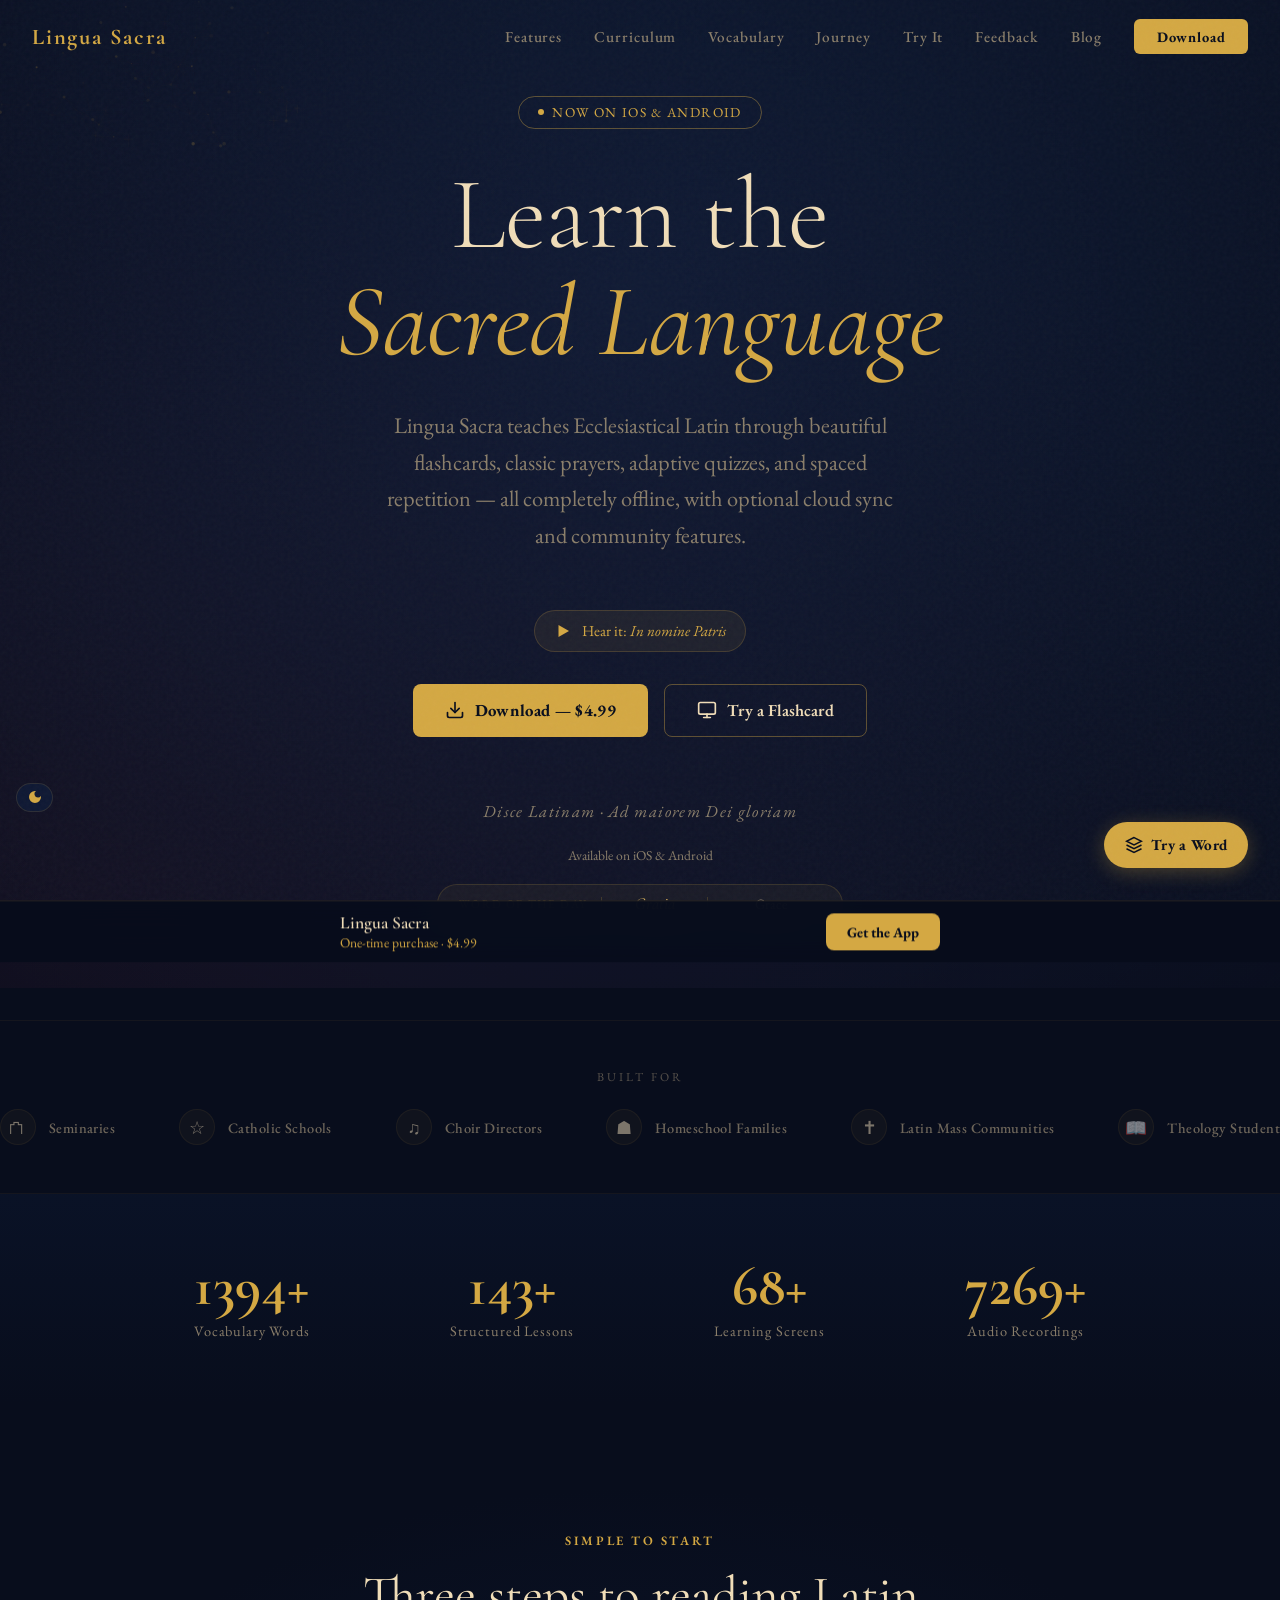
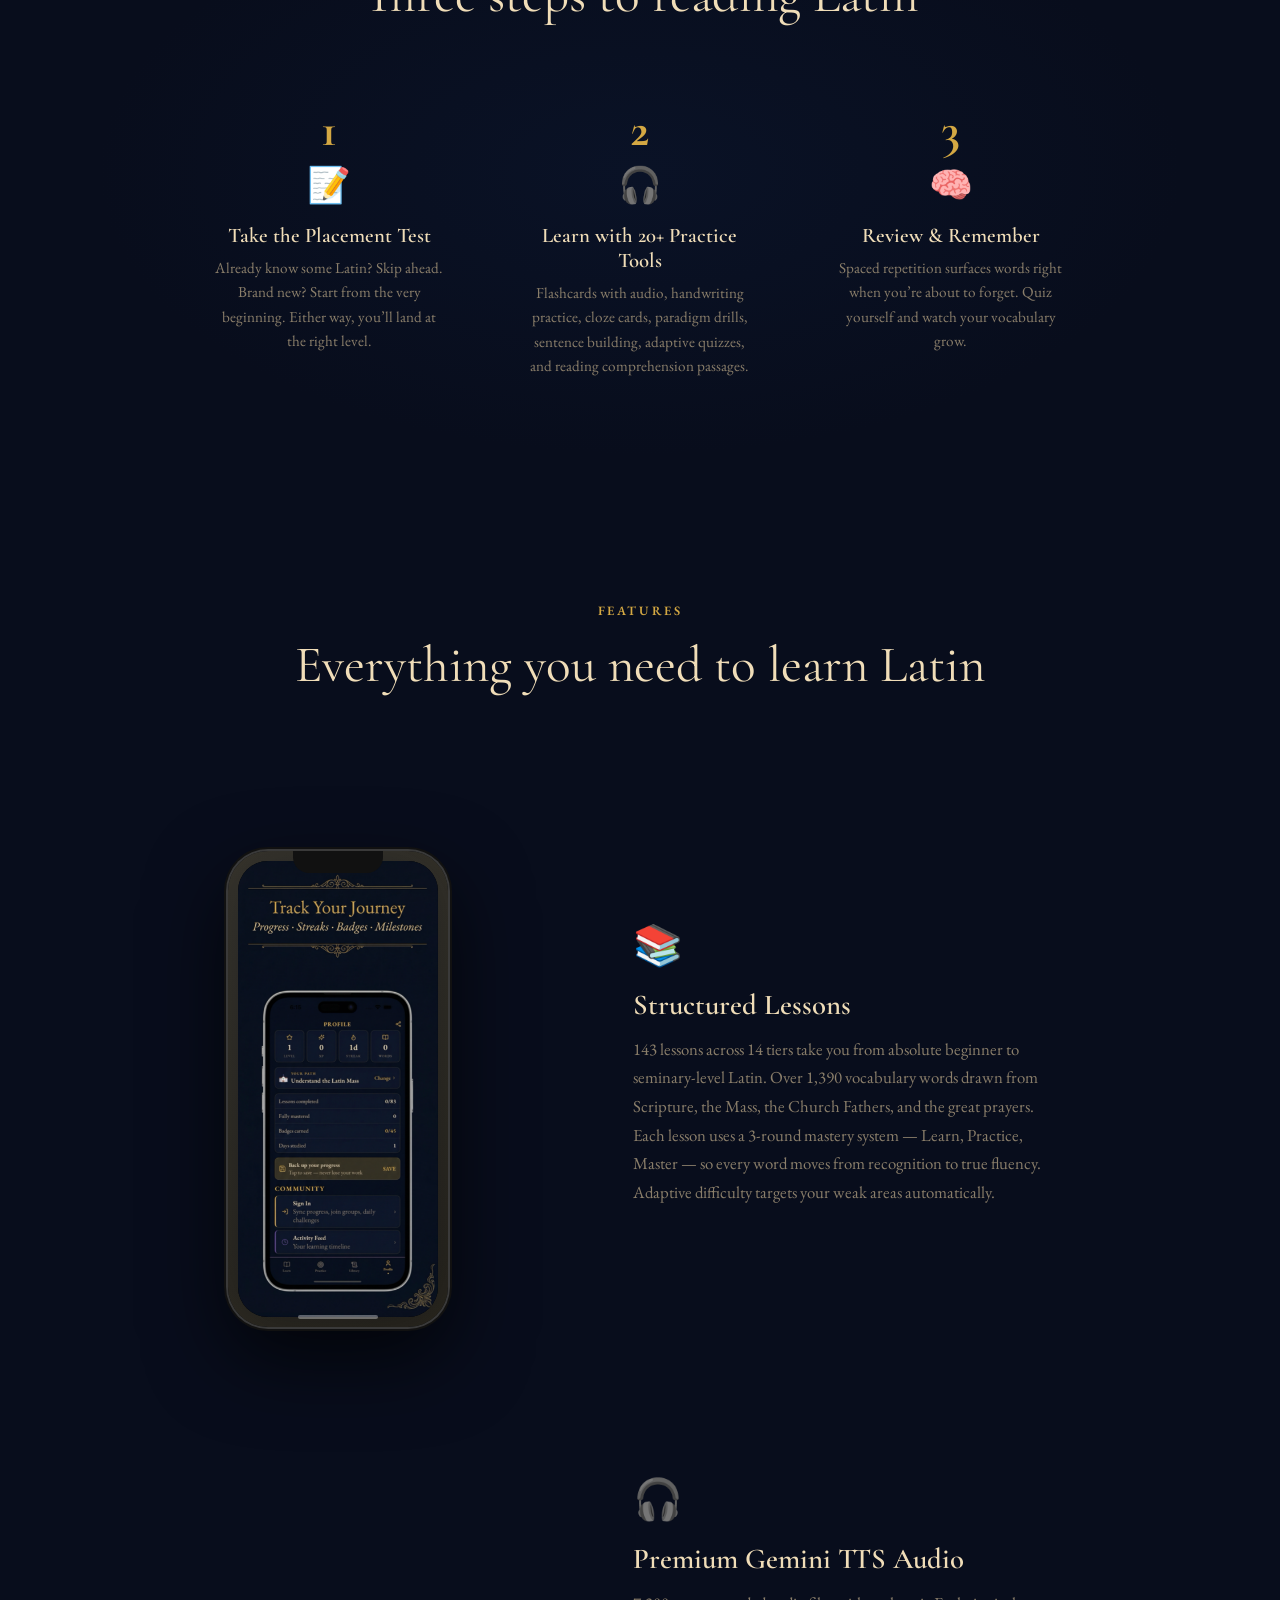
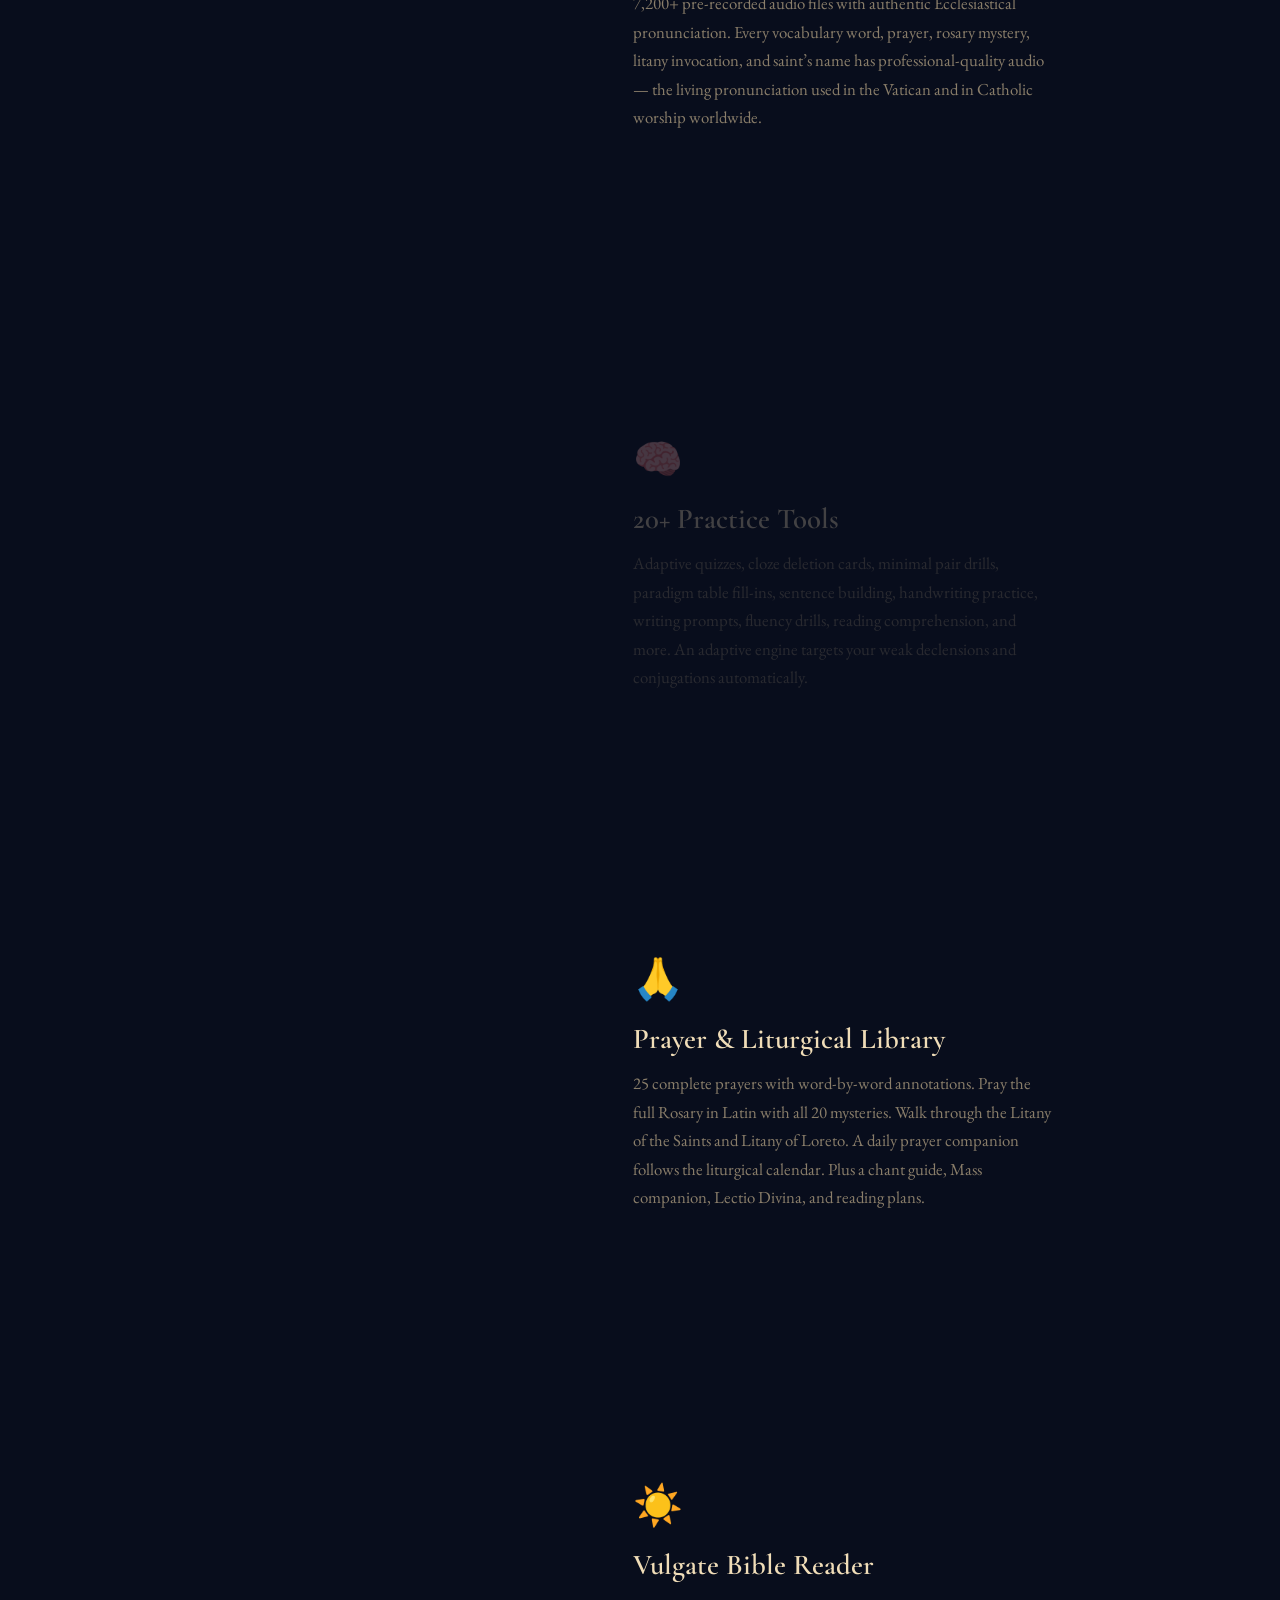
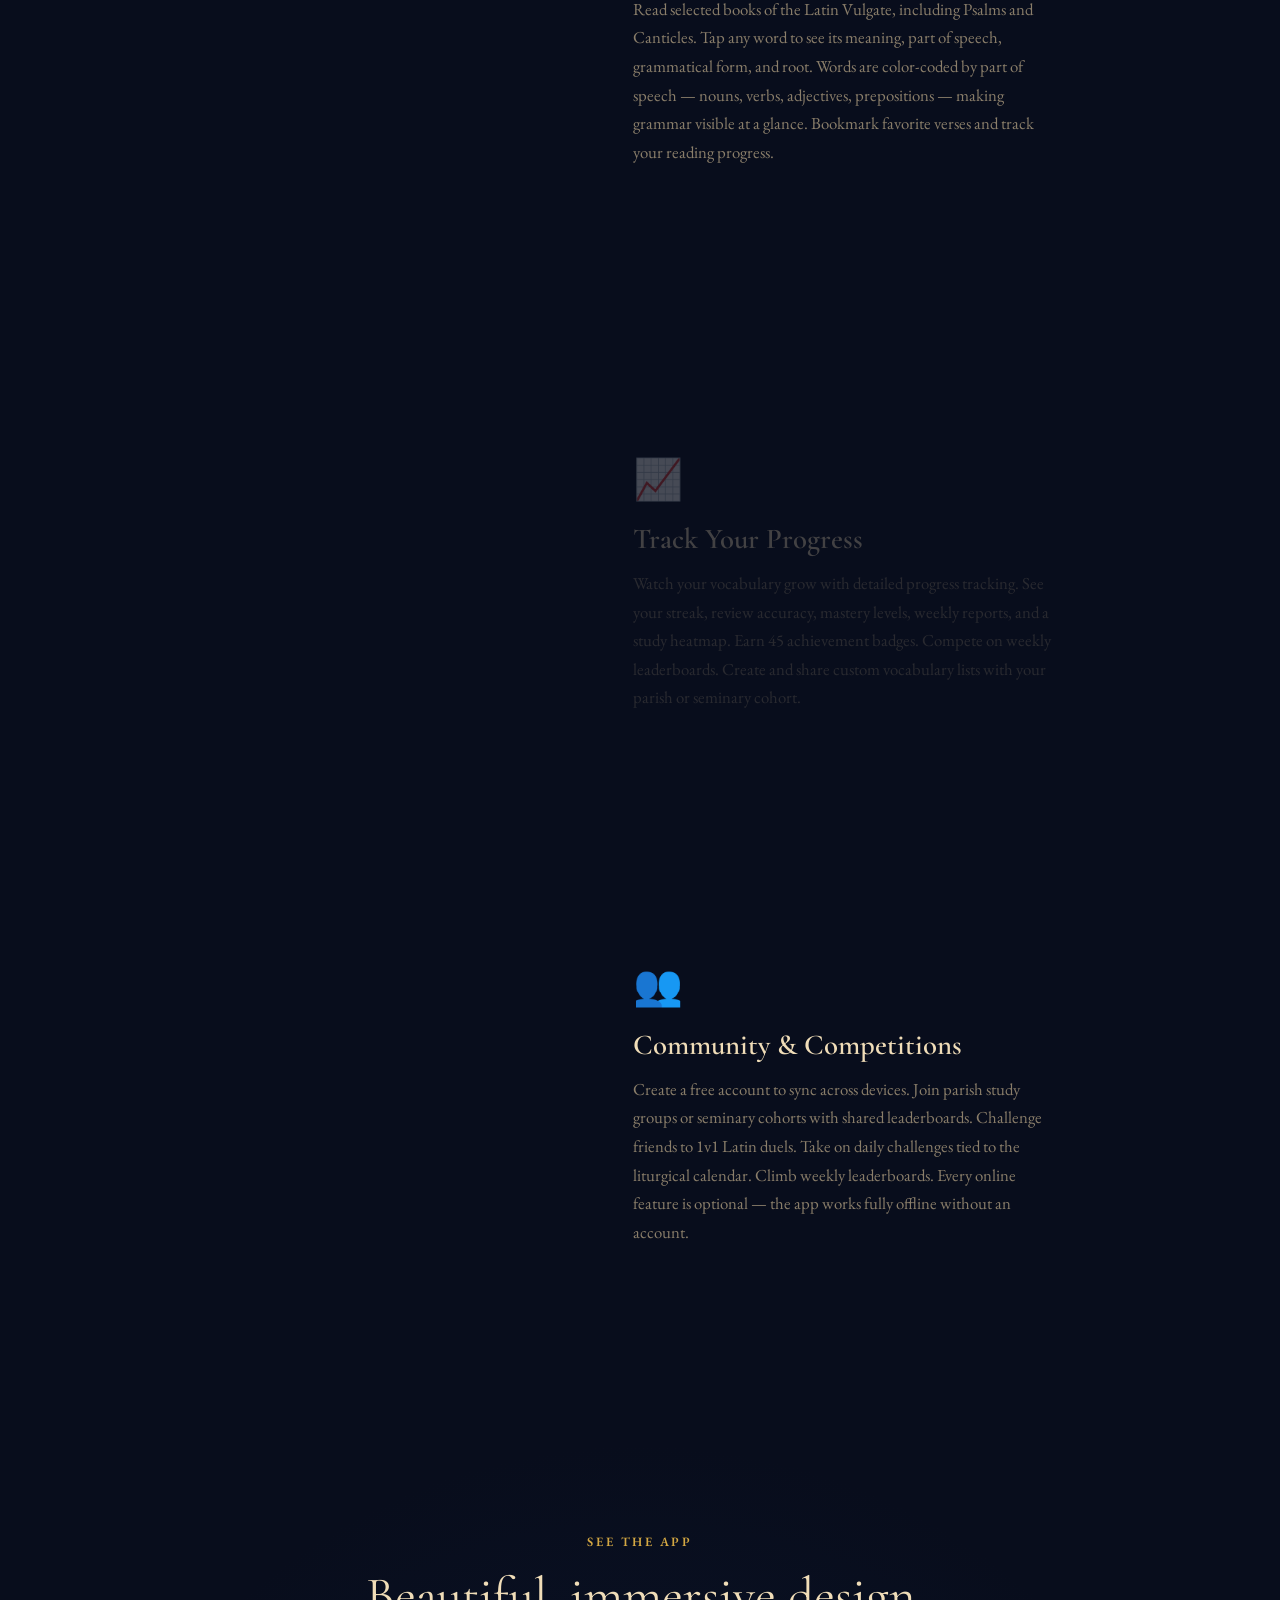
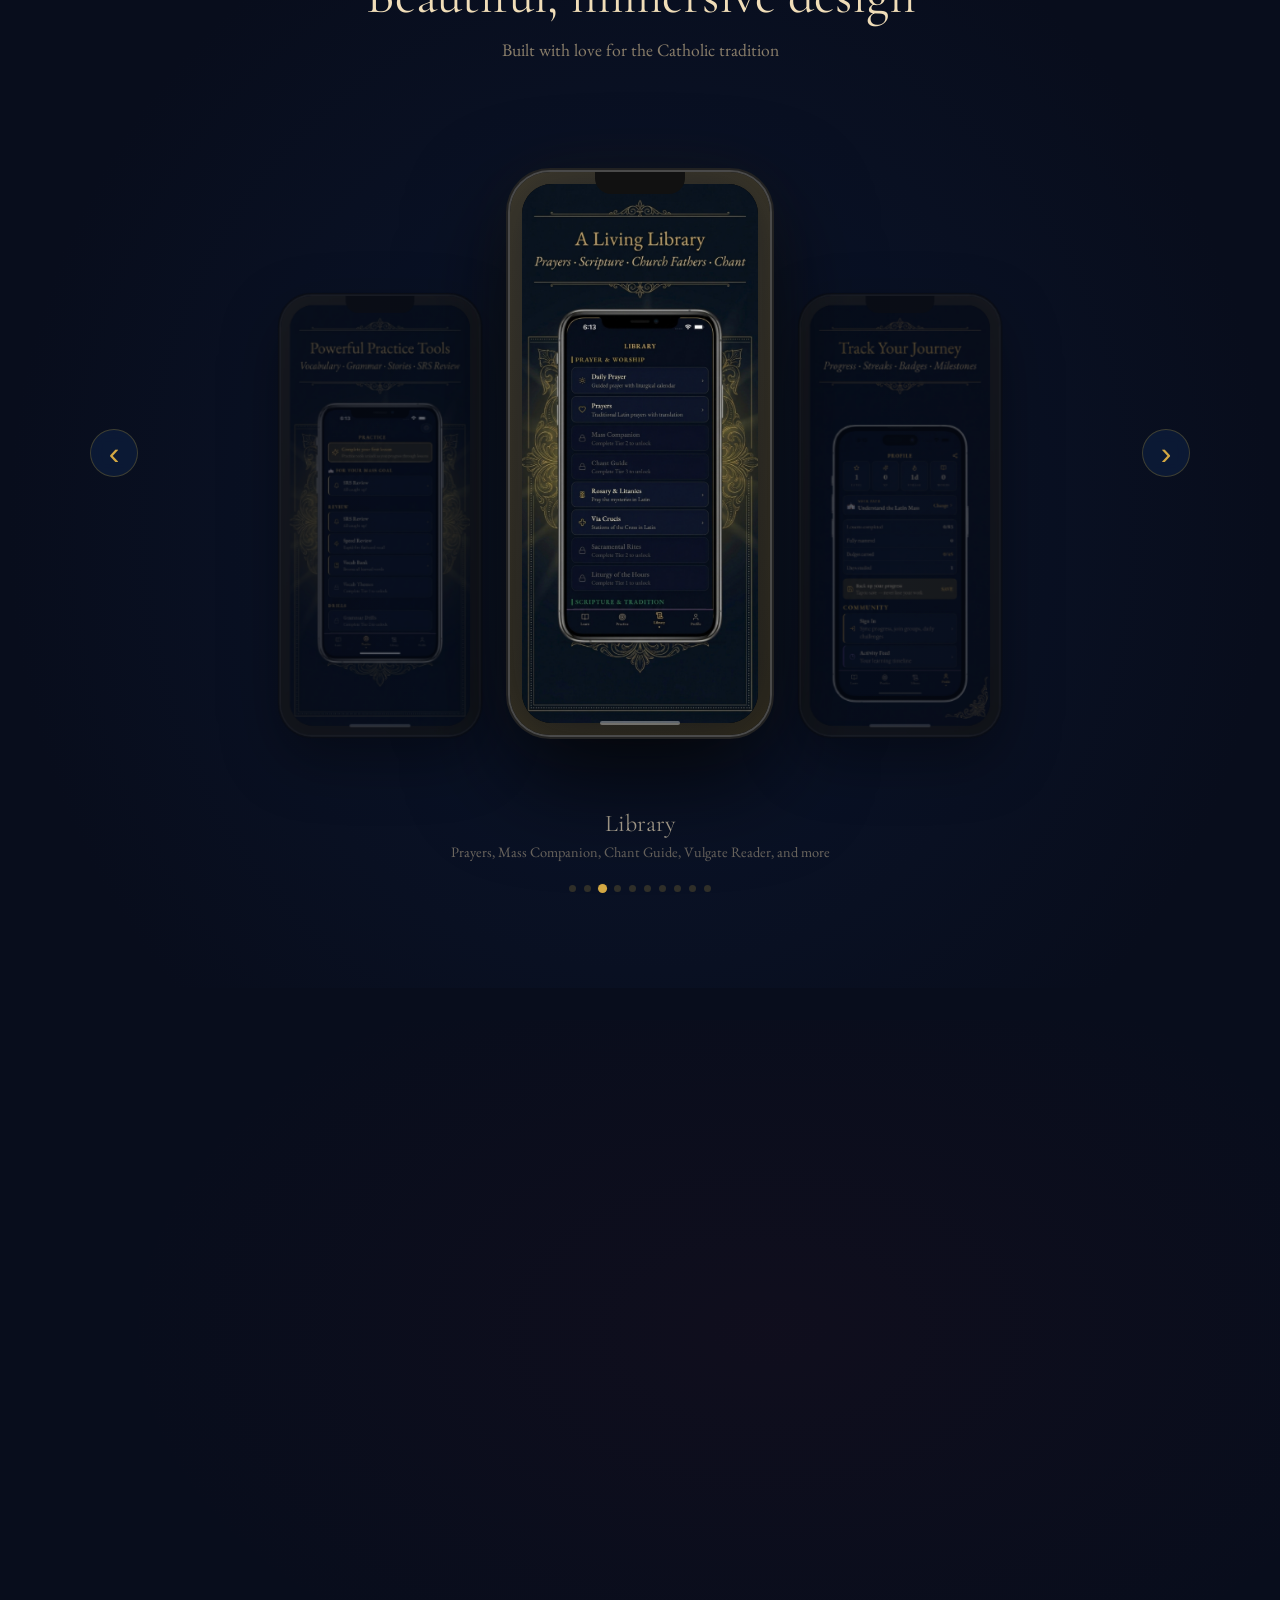
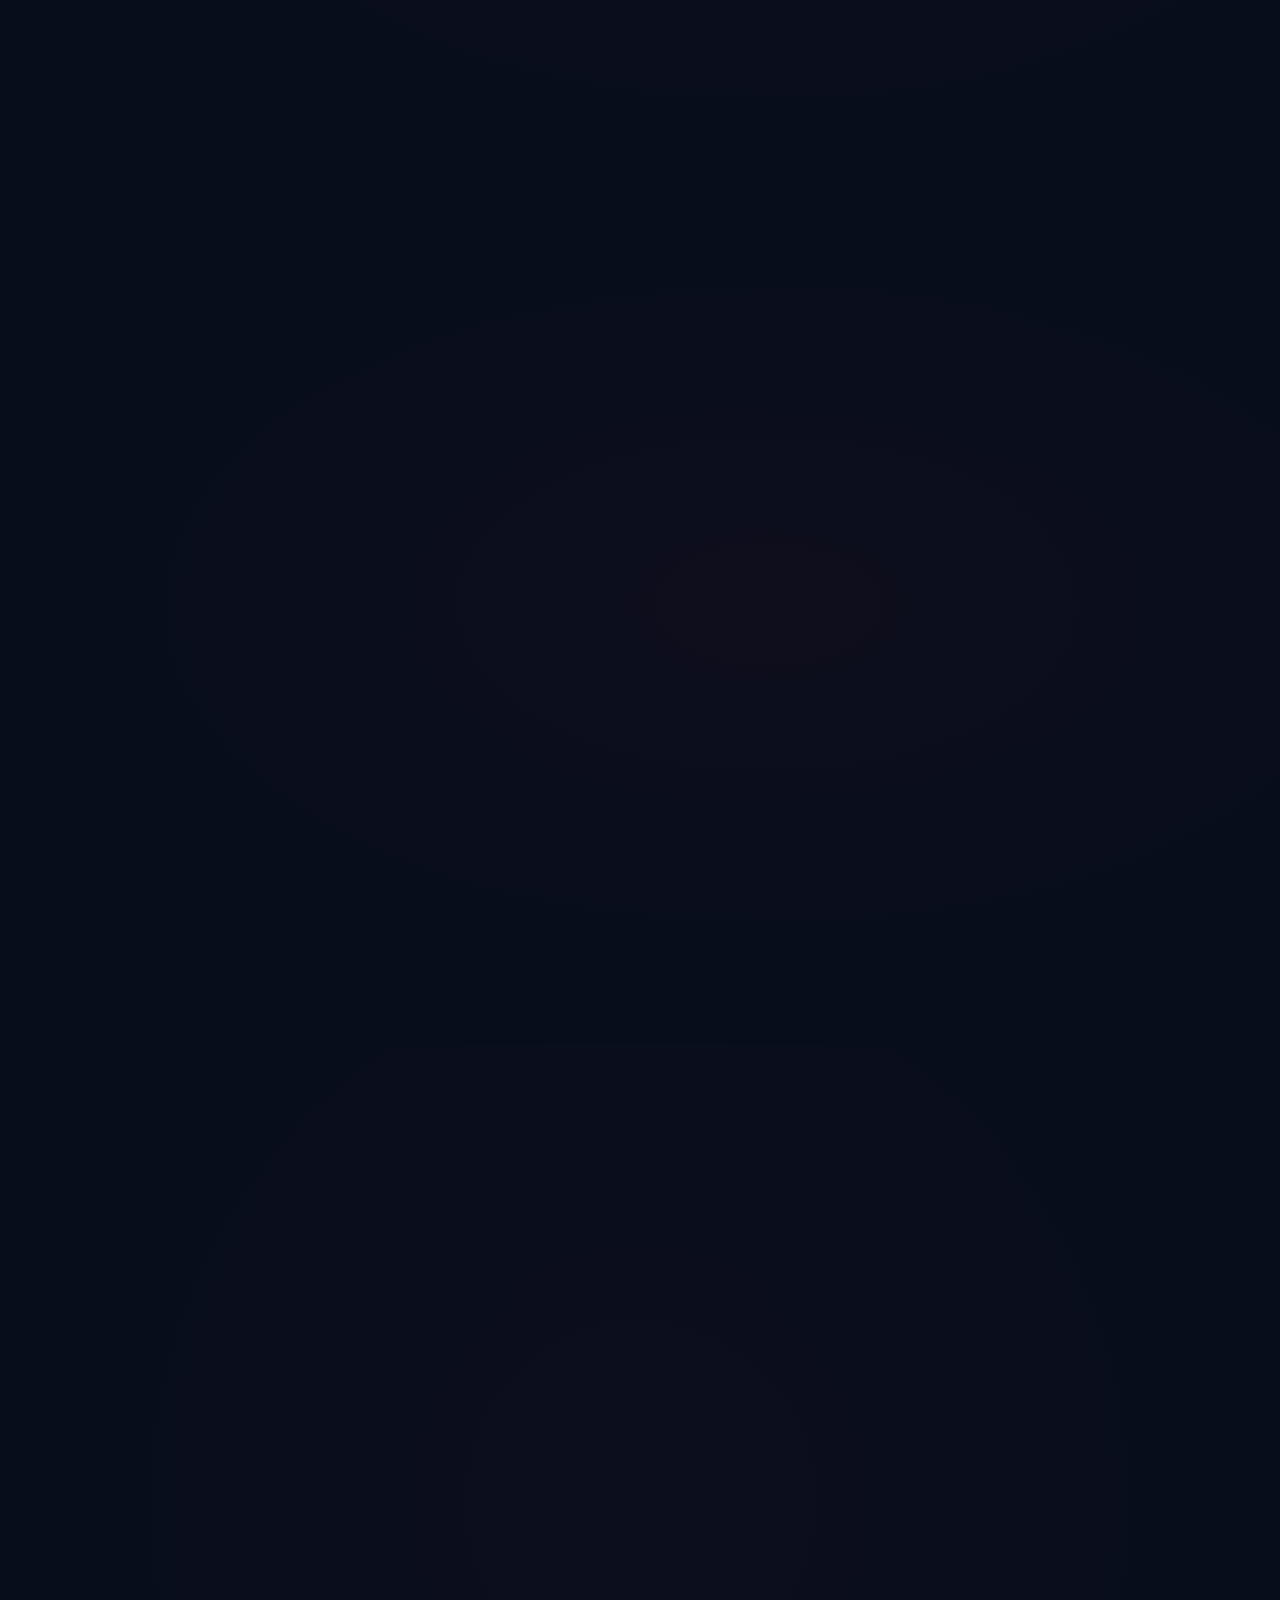
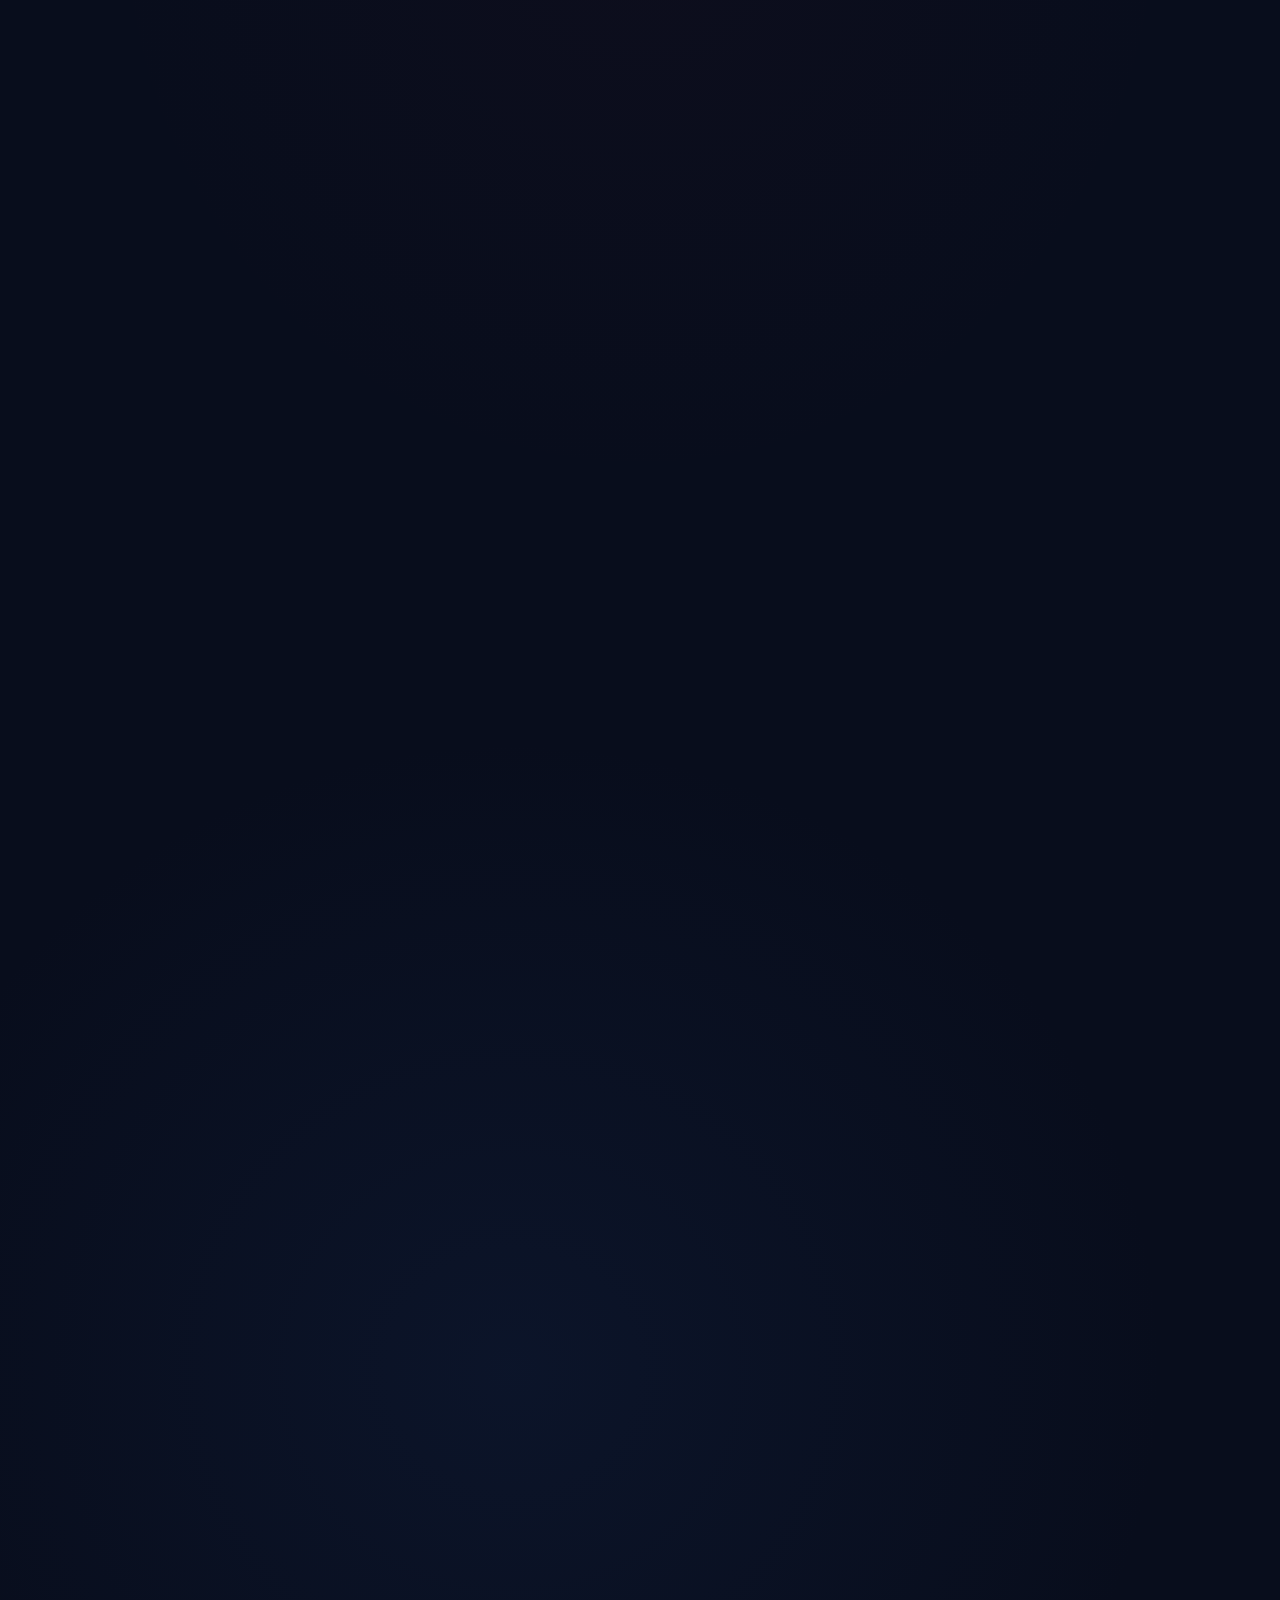
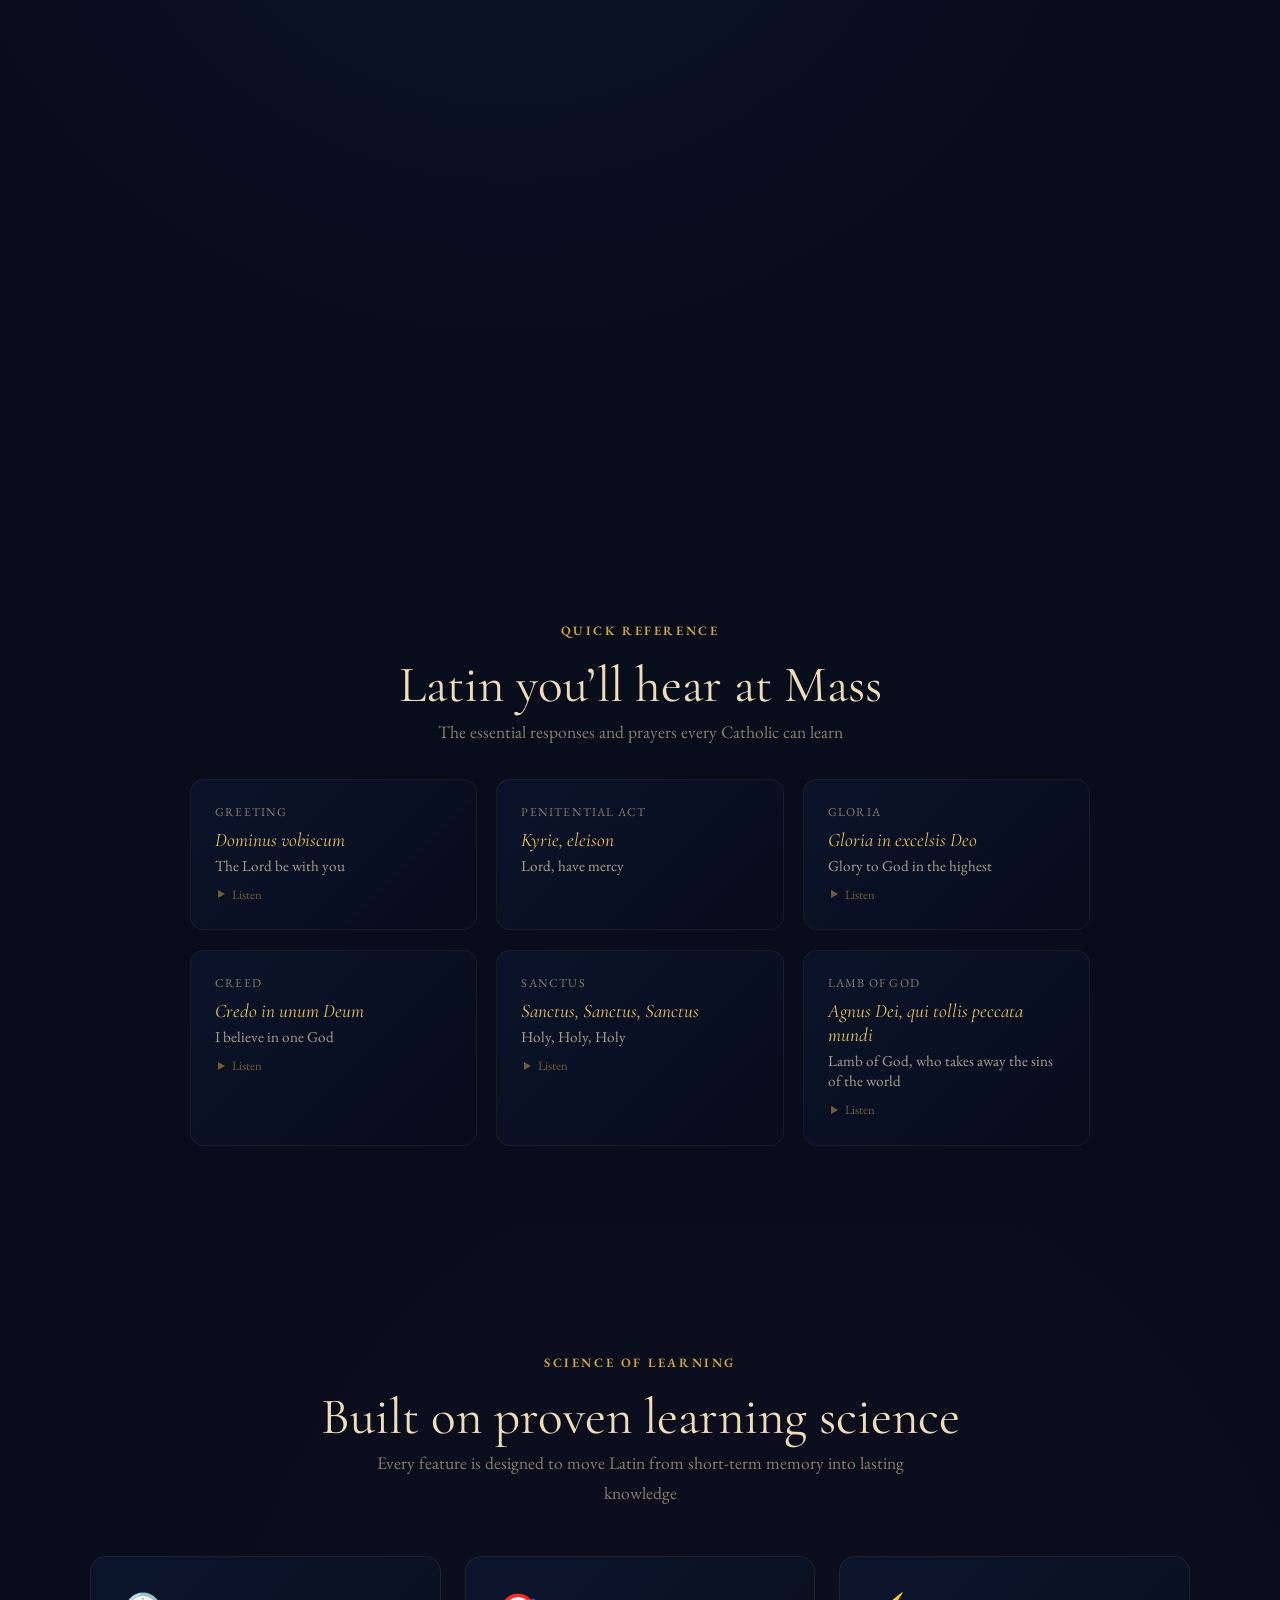
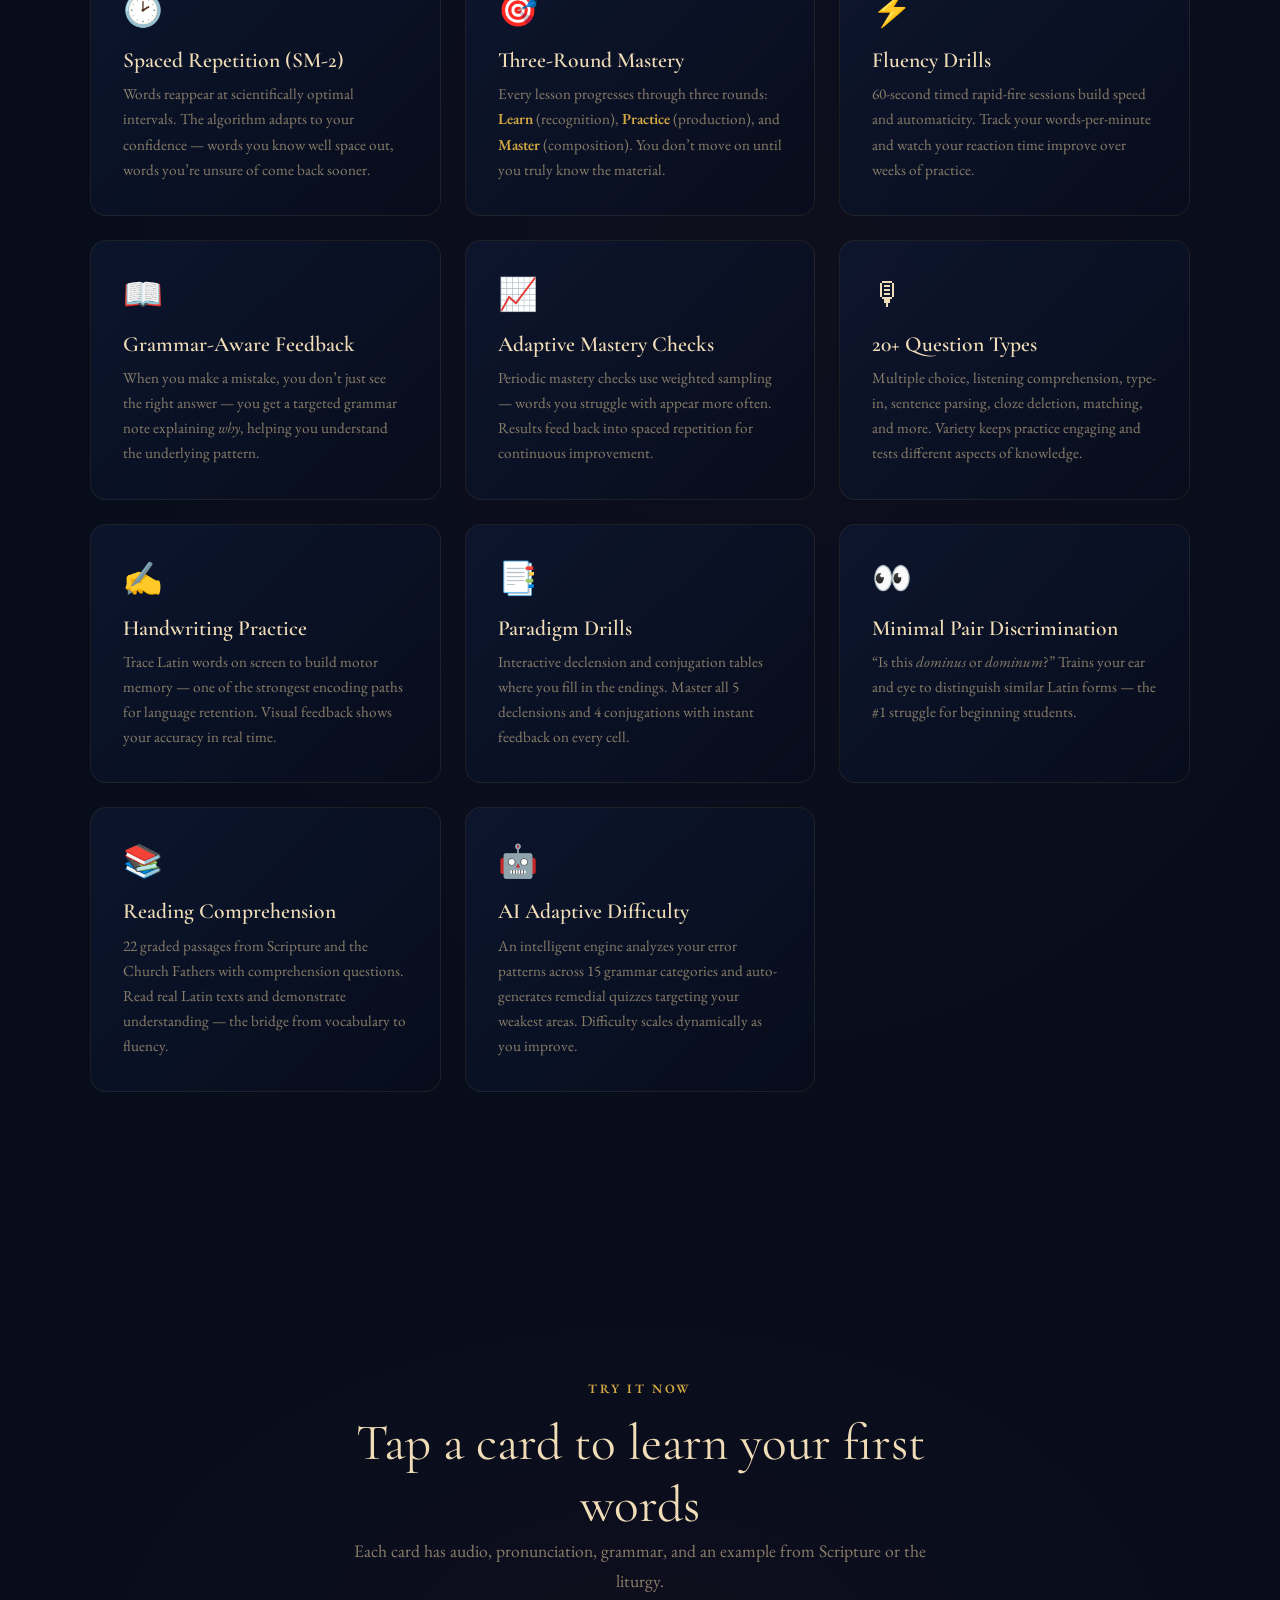
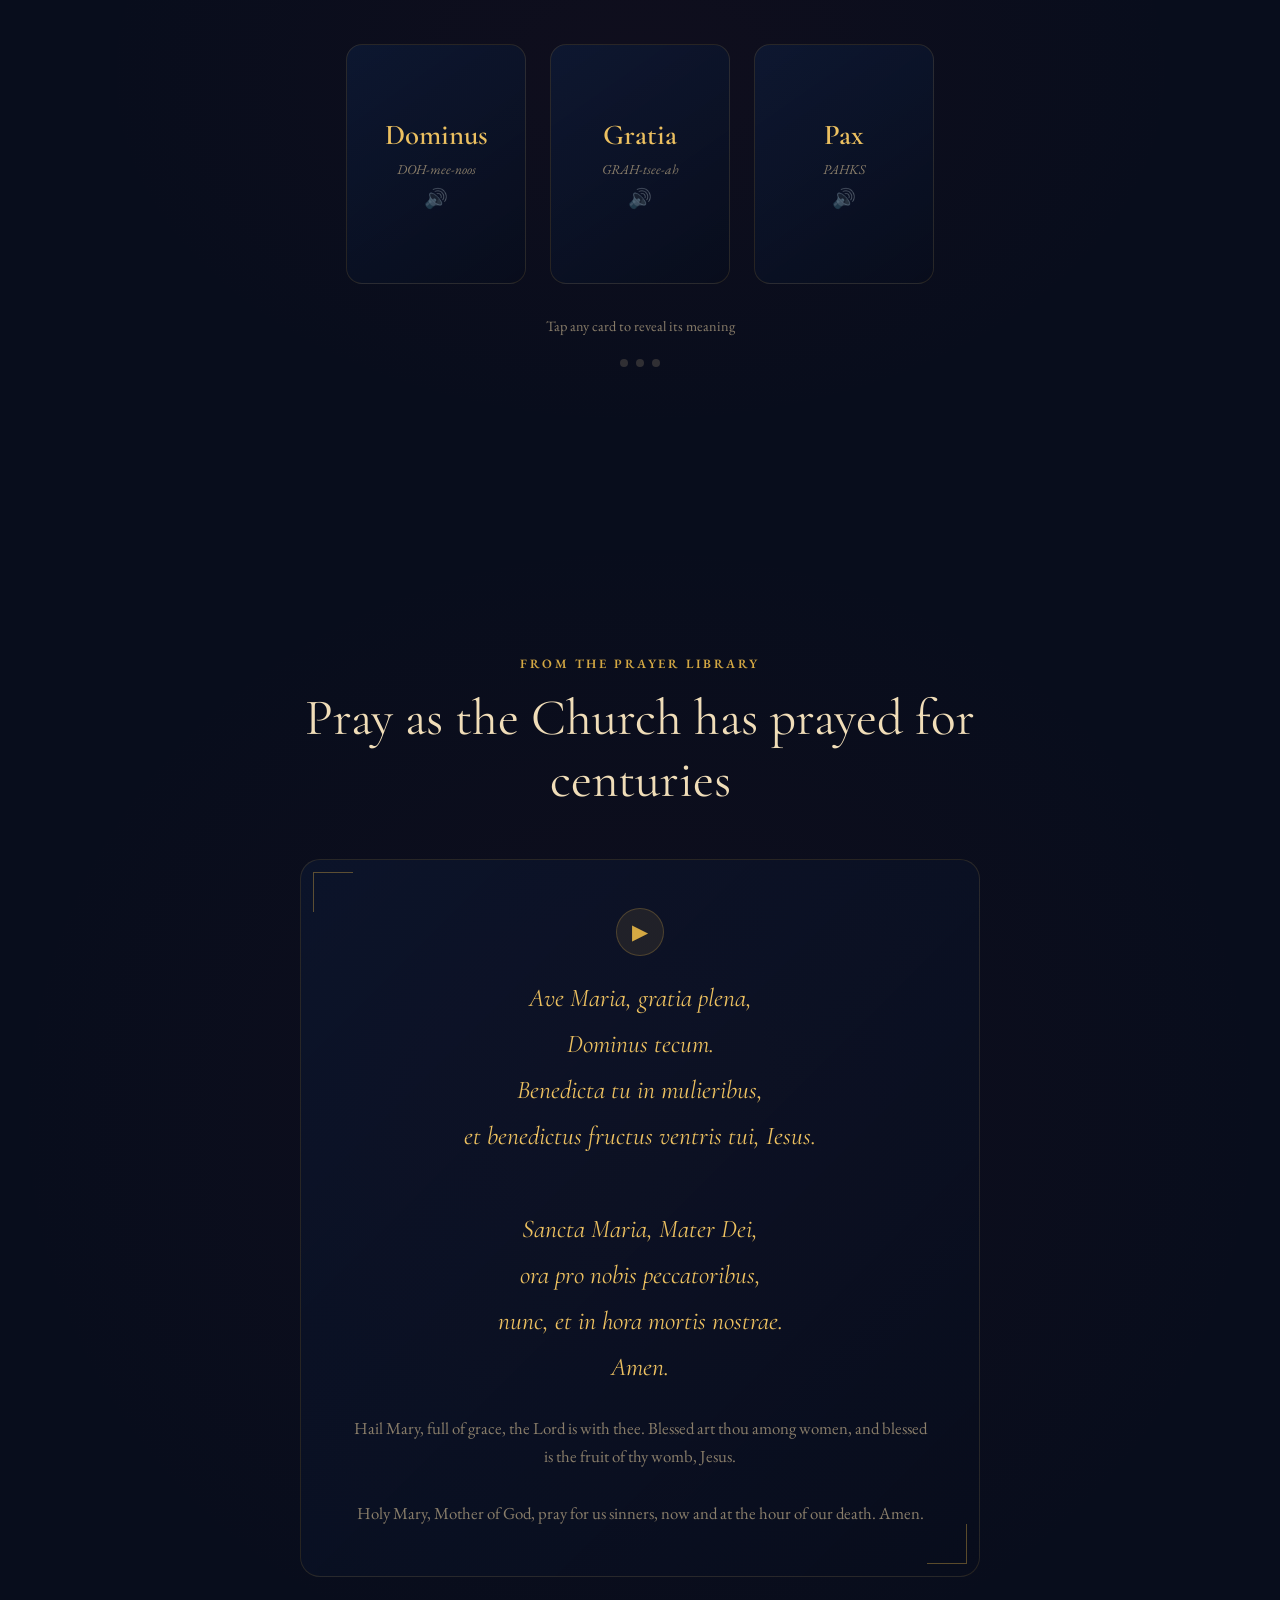
==== index.html @ 2b41efd0 "fix(site): replace concat/stutter audio with single-voice renderings Several multi-word phrase files" ====
<!DOCTYPE html>
<html lang="en">
<head>
<meta charset="UTF-8">
<meta name="viewport" content="width=device-width, initial-scale=1.0">
<title>Lingua Sacra — Learn Ecclesiastical Latin</title>
<meta name="description" content="Lingua Sacra is the most comprehensive app for learning Ecclesiastical Latin. 143 lessons, 1,390+ words, Vulgate Bible reader, adaptive quizzes, handwriting practice, Rosary &amp; litanies, spaced repetition, and 60+ learning tools.">
<meta name="theme-color" content="#080D1C">
<meta name="apple-itunes-app" content="app-id=6760307277">
<meta name="keywords" content="latin, catholic, mass, prayer, church, vocabulary, liturgy, vulgate, seminary, rosary, chant, gregorian, ecclesiastical latin, learn latin">
<meta property="og:title" content="Lingua Sacra — Learn Ecclesiastical Latin">
<meta property="og:description" content="The most comprehensive Catholic Latin learning app. 143 lessons, Vulgate reader, adaptive quizzes, handwriting practice, Rosary &amp; litanies, and 60+ tools.">
<meta property="og:type" content="website">
<link rel="preconnect" href="https://fonts.googleapis.com">
<link rel="preconnect" href="https://fonts.gstatic.com" crossorigin>
<link href="https://fonts.googleapis.com/css2?family=EB+Garamond:ital,wght@0,400;0,500;0,600;0,700;0,800;1,400;1,500;1,700&family=Cormorant+Garamond:ital,wght@0,300;0,400;0,600;0,700;1,300;1,400&display=swap" rel="stylesheet">
<style>
*,*::before,*::after{margin:0;padding:0;box-sizing:border-box}
html{scroll-behavior:smooth;font-size:16px}
body{font-family:'EB Garamond','Baskerville',Georgia,serif;background:#080D1C;color:#F0DDB8;overflow-x:hidden;-webkit-font-smoothing:antialiased}
a{color:inherit;text-decoration:none}img{max-width:100%;display:block}

:root{
  --navy:#080D1C;--navy-mid:#0E1E3E;--navy-light:#1A3260;
  --gold:#D4A843;--gold-light:#ECC060;--gold-dim:rgba(212,168,67,0.4);
  --gold-glow:rgba(212,168,67,0.12);--gold-faint:rgba(212,168,67,0.06);
  --parchment:#F0DDB8;--parchment-mid:#D4BF98;
  --stone:#8A7E6A;--crimson:#E05060;
  --green:#3DAF78;--red:#C24B4B;
}

body::before{content:'';position:fixed;inset:0;background-image:url("data:image/svg+xml,%3Csvg viewBox='0 0 256 256' xmlns='http://www.w3.org/2000/svg'%3E%3Cfilter id='n'%3E%3CfeTurbulence type='fractalNoise' baseFrequency='0.9' numOctaves='4' stitchTiles='stitch'/%3E%3C/filter%3E%3Crect width='100%25' height='100%25' filter='url(%23n)' opacity='0.03'/%3E%3C/svg%3E");pointer-events:none;z-index:9999}

/* REVEAL ANIMATIONS */
.reveal{opacity:0;transform:translateY(40px);transition:opacity .9s cubic-bezier(.23,1,.32,1),transform .9s cubic-bezier(.23,1,.32,1)}
.reveal.visible{opacity:1;transform:translateY(0)}
.reveal-delay-1{transition-delay:.15s}.reveal-delay-2{transition-delay:.3s}
.reveal-delay-3{transition-delay:.45s}.reveal-delay-4{transition-delay:.6s}

/* NAV */
nav{position:fixed;top:0;left:0;right:0;z-index:1000;padding:1.2rem 2rem;display:flex;justify-content:space-between;align-items:center;transition:all .4s}
nav.scrolled{background:rgba(8,13,28,0.94);backdrop-filter:blur(20px);-webkit-backdrop-filter:blur(20px);box-shadow:0 1px 0 var(--gold-dim);padding:.8rem 2rem}
.nav-logo{font-family:'Cormorant Garamond',serif;font-weight:700;font-size:1.4rem;color:var(--gold);letter-spacing:.08em;cursor:pointer}
.nav-links{display:flex;gap:2rem;align-items:center}
.nav-links a{font-size:.95rem;color:var(--stone);letter-spacing:.06em;transition:color .3s;font-weight:500}
.nav-links a:hover{color:var(--gold)}
.nav-cta{background:var(--gold)!important;color:var(--navy)!important;padding:.5rem 1.4rem;border-radius:6px;font-weight:700!important;font-size:.9rem!important;transition:transform .2s,box-shadow .3s!important}
.nav-cta:hover{transform:translateY(-1px);box-shadow:0 4px 20px var(--gold-dim)}

/* HERO */
.hero{min-height:100vh;display:flex;flex-direction:column;align-items:center;justify-content:center;text-align:center;padding:6rem 2rem 4rem;position:relative;overflow:hidden}
.hero::before{content:'';position:absolute;top:-50%;left:-50%;width:200%;height:200%;background:radial-gradient(ellipse at 50% 40%,rgba(26,50,96,0.35) 0%,transparent 60%),radial-gradient(ellipse at 30% 70%,rgba(139,32,48,0.08) 0%,transparent 50%);animation:heroGlow 12s ease-in-out infinite alternate}
@keyframes heroGlow{0%{transform:translate(0,0) scale(1)}100%{transform:translate(2%,-3%) scale(1.05)}}
.hero-cross{display:none}
.hero-badge{display:inline-flex;align-items:center;gap:.5rem;padding:.4rem 1.2rem;border:1px solid var(--gold-dim);border-radius:100px;font-size:.85rem;color:var(--gold);letter-spacing:.1em;text-transform:uppercase;margin-bottom:2rem;position:relative;z-index:2}
.hero-badge .dot{width:6px;height:6px;border-radius:50%;background:var(--gold);animation:pulse 2s ease-in-out infinite}
@keyframes pulse{0%,100%{opacity:1;transform:scale(1)}50%{opacity:.4;transform:scale(.8)}}
.hero h1{font-family:'Cormorant Garamond',serif;font-weight:300;font-size:clamp(3.2rem,8vw,7rem);line-height:1.05;color:var(--parchment);margin-bottom:.3em;position:relative;z-index:2}
.hero h1 em{font-style:italic;color:var(--gold);font-weight:400}
.hero-sub{font-size:clamp(1.1rem,2.5vw,1.4rem);color:var(--stone);max-width:540px;line-height:1.65;margin-bottom:2.5rem;position:relative;z-index:2}
.hero-buttons{display:flex;gap:1rem;flex-wrap:wrap;justify-content:center;position:relative;z-index:2;margin-top:.5rem}
.btn-primary{display:inline-flex;align-items:center;gap:.6rem;background:var(--gold);color:var(--navy);padding:.9rem 2rem;border-radius:8px;font-weight:700;font-size:1.05rem;transition:transform .2s,box-shadow .3s;letter-spacing:.02em}
.btn-primary:hover{transform:translateY(-2px);box-shadow:0 8px 30px var(--gold-dim)}
.btn-primary svg,.btn-secondary svg{width:20px;height:20px}
.btn-secondary{display:inline-flex;align-items:center;gap:.6rem;border:1.5px solid var(--gold-dim);color:var(--parchment);padding:.9rem 2rem;border-radius:8px;font-weight:600;font-size:1.05rem;transition:border-color .3s,background .3s}
.btn-secondary:hover{border-color:var(--gold);background:var(--gold-glow)}
.hero-latin{margin-top:4rem;font-style:italic;color:var(--stone);font-size:1.05rem;letter-spacing:.08em;position:relative;z-index:2;opacity:.7}

/* DIVIDER */
.divider{width:100%;text-align:center;padding:1rem 0;overflow:hidden}
.divider img{display:block;margin:0 auto;max-width:320px;height:auto;opacity:.3;mix-blend-mode:lighten;filter:sepia(1) saturate(3) brightness(.8) hue-rotate(10deg)}

/* STATS */
.stats{padding:4rem 2rem;background:linear-gradient(180deg,rgba(14,30,62,0.3) 0%,transparent 100%)}
.stats-inner{max-width:1000px;margin:0 auto;display:flex;justify-content:space-around;flex-wrap:wrap;gap:2rem}
.stat{text-align:center}
.stat-number{font-family:'Cormorant Garamond',serif;font-size:clamp(2.5rem,5vw,3.5rem);font-weight:700;color:var(--gold);line-height:1}
.stat-label{font-size:.9rem;color:var(--stone);margin-top:.4rem;letter-spacing:.06em}

/* SECTION SHARED */
.section-label{text-transform:uppercase;letter-spacing:.2em;font-size:.8rem;color:var(--gold);font-weight:600;margin-bottom:1rem}
.section-title{font-family:'Cormorant Garamond',serif;font-size:clamp(2rem,5vw,3.2rem);font-weight:400;line-height:1.2;color:var(--parchment);margin-bottom:1rem;max-width:700px}
.section-desc{font-size:1.1rem;color:var(--stone);line-height:1.7;max-width:600px;margin-bottom:4rem}

/* FEATURES */
.features{padding:8rem 2rem;max-width:1200px;margin:0 auto}
.features-grid{display:grid;grid-template-columns:repeat(auto-fit,minmax(320px,1fr));gap:1.5rem}
.feature-card{background:linear-gradient(135deg,rgba(14,30,62,0.5) 0%,rgba(8,13,28,0.8) 100%);border:1px solid rgba(212,168,67,0.1);border-radius:16px;padding:2.2rem;transition:border-color .4s,transform .3s,box-shadow .4s;position:relative;overflow:hidden}
.feature-card::before{content:'';position:absolute;top:0;left:0;right:0;height:2px;background:linear-gradient(90deg,transparent,var(--gold),transparent);opacity:0;transition:opacity .4s}
.feature-card:hover{border-color:rgba(212,168,67,0.25);transform:translateY(-4px);box-shadow:0 20px 60px rgba(0,0,0,0.3)}
.feature-card:hover::before{opacity:1}
.feature-icon{font-size:2rem;margin-bottom:1.2rem;display:block}
.feature-card h3{font-family:'Cormorant Garamond',serif;font-size:1.5rem;font-weight:600;color:var(--parchment);margin-bottom:.7rem}
.feature-card p{color:var(--stone);line-height:1.65;font-size:1rem}

/* ═══════════════════════════════════════
   SCREENSHOT CAROUSEL
   ═══════════════════════════════════════ */
.carousel-section{padding:6rem 2rem;text-align:center;position:relative;overflow:hidden}
.carousel-section::before{content:'';position:absolute;inset:0;background:radial-gradient(ellipse at 50% 60%,rgba(14,30,62,0.5) 0%,transparent 70%)}
.carousel-wrapper{position:relative;max-width:1100px;margin:3rem auto 0;height:520px;perspective:1200px}
.carousel-track{display:flex;align-items:center;justify-content:center;height:100%;position:relative}
.carousel-slide{position:absolute;width:220px;border-radius:20px;overflow:hidden;border:2px solid rgba(212,168,67,0.15);transition:all .6s cubic-bezier(.25,.46,.45,.94);cursor:pointer;box-shadow:0 20px 60px rgba(0,0,0,0.4);background:var(--navy-mid)}
.carousel-slide img{width:100%;height:auto;display:block}
.carousel-slide.active{z-index:10;transform:translateX(-50%) scale(1.15);left:50%;border-color:var(--gold);box-shadow:0 30px 80px rgba(0,0,0,0.5),0 0 40px var(--gold-faint)}
.carousel-slide.prev{z-index:5;transform:translateX(-200%) scale(.85) rotateY(8deg);left:50%;opacity:.6;filter:brightness(.7)}
.carousel-slide.prev2{z-index:2;transform:translateX(-310%) scale(.7) rotateY(12deg);left:50%;opacity:.3;filter:brightness(.5)}
.carousel-slide.next{z-index:5;transform:translateX(100%) scale(.85) rotateY(-8deg);left:50%;opacity:.6;filter:brightness(.7)}
.carousel-slide.next2{z-index:2;transform:translateX(210%) scale(.7) rotateY(-12deg);left:50%;opacity:.3;filter:brightness(.5)}
.carousel-slide.hidden{opacity:0;transform:translateX(-50%) scale(.5);left:50%;pointer-events:none}
.carousel-caption{margin-top:2rem;font-family:'Cormorant Garamond',serif;font-size:1.4rem;color:var(--parchment);min-height:2em;transition:opacity .3s}
.carousel-dots{display:flex;justify-content:center;gap:.6rem;margin-top:1.2rem}
.carousel-dot{width:8px;height:8px;border-radius:50%;background:var(--stone);opacity:.4;cursor:pointer;transition:all .3s;border:none}
.carousel-dot.active{background:var(--gold);opacity:1;transform:scale(1.3)}
.carousel-nav{position:absolute;top:50%;transform:translateY(-50%);z-index:20;background:rgba(212,168,67,0.15);border:1px solid var(--gold-dim);color:var(--gold);width:44px;height:44px;border-radius:50%;display:flex;align-items:center;justify-content:center;cursor:pointer;transition:all .3s;font-size:1.2rem}
.carousel-nav:hover{background:rgba(212,168,67,0.3);transform:translateY(-50%) scale(1.1)}
.carousel-nav.prev-btn{left:0}
.carousel-nav.next-btn{right:0}

/* ═══════════════════════════════════════
   INTERACTIVE FLASHCARD DEMO
   ═══════════════════════════════════════ */
.flashcard-section{padding:8rem 2rem;position:relative;overflow:hidden}
.flashcard-section::before{content:'';position:absolute;inset:0;background:radial-gradient(ellipse at 60% 50%,rgba(139,32,48,0.05) 0%,transparent 60%)}
.flashcard-layout{max-width:1100px;margin:0 auto;display:grid;grid-template-columns:1fr 1fr;gap:4rem;align-items:center}
.flashcard-text{position:relative;z-index:2}
.flashcard-demo{display:flex;flex-direction:column;align-items:center;position:relative;z-index:2}
.flashcard{width:320px;height:420px;perspective:800px;cursor:pointer;-webkit-tap-highlight-color:transparent}
.flashcard-inner{width:100%;height:100%;position:relative;transition:transform .7s cubic-bezier(.4,.2,.2,1);transform-style:preserve-3d}
.flashcard.flipped .flashcard-inner{transform:rotateY(180deg)}
.flashcard-face{position:absolute;inset:0;backface-visibility:hidden;-webkit-backface-visibility:hidden;border-radius:20px;display:flex;flex-direction:column;align-items:center;justify-content:center;padding:2.5rem;text-align:center}
.flashcard-front{background:linear-gradient(145deg,#0E1E3E 0%,#0A1528 100%);border:1.5px solid rgba(212,168,67,0.2);box-shadow:0 20px 60px rgba(0,0,0,0.4),inset 0 1px 0 rgba(212,168,67,0.1)}
.flashcard-back{background:linear-gradient(145deg,#142244 0%,#0E1E3E 100%);border:1.5px solid rgba(212,168,67,0.25);transform:rotateY(180deg);box-shadow:0 20px 60px rgba(0,0,0,0.4),inset 0 1px 0 rgba(212,168,67,0.1)}
.fc-latin{font-family:'Cormorant Garamond',serif;font-size:2.8rem;font-style:italic;color:var(--gold-light);margin-bottom:.5rem;line-height:1.2}
.fc-pronunciation{font-size:.95rem;color:var(--stone);margin-bottom:1.5rem;letter-spacing:.05em}
.fc-hint{font-size:.85rem;color:rgba(212,168,67,0.5);margin-top:auto;display:flex;align-items:center;gap:.4rem}
.fc-hint svg{width:14px;height:14px}
.fc-english{font-family:'Cormorant Garamond',serif;font-size:2.2rem;color:var(--parchment);margin-bottom:.8rem;line-height:1.3}
.fc-example{font-size:1rem;color:var(--stone);font-style:italic;line-height:1.6;margin-bottom:1rem}
.fc-grammar{font-size:.85rem;color:var(--gold);background:var(--gold-faint);padding:.3rem .8rem;border-radius:20px;letter-spacing:.04em}
.flashcard-controls{display:flex;gap:1rem;margin-top:2rem}
.fc-btn{width:56px;height:56px;border-radius:50%;display:flex;align-items:center;justify-content:center;cursor:pointer;transition:all .3s;border:none;font-size:1.3rem}
.fc-btn.wrong{background:rgba(194,75,75,0.15);border:1.5px solid rgba(194,75,75,0.3);color:var(--red)}
.fc-btn.wrong:hover{background:rgba(194,75,75,0.25);transform:scale(1.1)}
.fc-btn.flip-btn{background:rgba(212,168,67,0.1);border:1.5px solid var(--gold-dim);color:var(--gold)}
.fc-btn.flip-btn:hover{background:rgba(212,168,67,0.2);transform:scale(1.1)}
.fc-btn.right{background:rgba(61,175,120,0.15);border:1.5px solid rgba(61,175,120,0.3);color:var(--green)}
.fc-btn.right:hover{background:rgba(61,175,120,0.25);transform:scale(1.1)}
.fc-counter{margin-top:1rem;font-size:.9rem;color:var(--stone);letter-spacing:.06em}
.fc-progress{width:200px;height:3px;background:rgba(212,168,67,0.1);border-radius:2px;margin-top:.8rem;overflow:hidden}
.fc-progress-bar{height:100%;background:var(--gold);border-radius:2px;transition:width .4s ease}

/* ═══════════════════════════════════════
   PRAYER SECTION
   ═══════════════════════════════════════ */
.prayer-section{padding:8rem 2rem;text-align:center;position:relative;overflow:hidden}
.prayer-section::before{content:'';position:absolute;inset:0;background:radial-gradient(ellipse at center,rgba(139,32,48,0.06) 0%,transparent 70%)}
.prayer-card{max-width:680px;margin:3rem auto 0;background:linear-gradient(135deg,rgba(14,30,62,0.4),rgba(8,13,28,0.6));border:1px solid rgba(212,168,67,0.15);border-radius:20px;padding:3rem;position:relative}
.prayer-card::before,.prayer-card::after{content:'';position:absolute;width:40px;height:40px;border-color:var(--gold-dim);border-style:solid}
.prayer-card::before{top:12px;left:12px;border-width:1px 0 0 1px}
.prayer-card::after{bottom:12px;right:12px;border-width:0 1px 1px 0}
.prayer-latin{font-family:'Cormorant Garamond',serif;font-size:1.6rem;font-style:italic;color:var(--gold-light);line-height:1.8;margin-bottom:1.5rem}
.prayer-english{font-size:1.05rem;color:var(--stone);line-height:1.7}

/* ═══════════════════════════════════════
   TESTIMONIALS
   ═══════════════════════════════════════ */


/* QUOTE */
.quote-section{padding:6rem 2rem;text-align:center}
.big-quote{font-family:'Cormorant Garamond',serif;font-size:clamp(1.6rem,4vw,2.8rem);font-style:italic;font-weight:300;color:var(--parchment);max-width:800px;margin:0 auto;line-height:1.5;position:relative}
.big-quote::before{content:'\201C';font-size:6rem;color:var(--gold-dim);position:absolute;top:-2.5rem;left:-1rem;line-height:1;font-style:normal}
.quote-attr{margin-top:1.5rem;color:var(--gold);font-size:1rem;letter-spacing:.1em}

/* CTA */
.cta-section{padding:8rem 2rem;text-align:center;position:relative}
.cta-section::before{content:'';position:absolute;inset:0;background:radial-gradient(ellipse at 50% 50%,rgba(26,50,96,0.25) 0%,transparent 60%)}
.cta-title{font-family:'Cormorant Garamond',serif;font-size:clamp(2.2rem,5vw,3.8rem);font-weight:400;color:var(--parchment);margin-bottom:1rem;position:relative}
.cta-sub{font-size:1.15rem;color:var(--stone);margin-bottom:2.5rem;position:relative}
.store-buttons{display:flex;gap:1rem;justify-content:center;flex-wrap:wrap;position:relative}
.store-btn{display:inline-flex;align-items:center;gap:.7rem;background:rgba(240,221,184,0.08);border:1.5px solid rgba(212,168,67,0.2);color:var(--parchment);padding:.85rem 1.8rem;border-radius:12px;font-size:1rem;font-weight:600;transition:all .3s}
.store-btn:hover{background:rgba(212,168,67,0.12);border-color:var(--gold);transform:translateY(-2px)}
.store-btn svg{width:22px;height:22px}
.store-btn small{font-size:.7rem;font-weight:400;color:var(--stone);display:block;text-align:left}
.store-btn span{text-align:left}
.offline-badge{margin-top:2rem;position:relative;display:inline-flex;align-items:center;gap:.5rem;color:var(--stone);font-size:.95rem;letter-spacing:.04em}
.offline-badge::before{content:'';width:8px;height:8px;border-radius:50%;background:var(--green);box-shadow:0 0 8px rgba(61,175,120,0.4)}

/* FOOTER */
footer{padding:3rem 2rem;text-align:center;border-top:1px solid rgba(212,168,67,0.08)}
footer p{color:var(--stone);font-size:.9rem;line-height:1.8}
footer a{color:var(--gold);transition:opacity .3s}
footer a:hover{opacity:.7}

/* MOBILE */
@media(max-width:768px){
  nav{padding:1rem 1.2rem}
  .nav-links a:not(.nav-cta){display:none}
  .features-grid{grid-template-columns:1fr}
  .stats-inner{flex-direction:column;gap:1.5rem}
  .prayer-card{padding:2rem 1.5rem}
  .hero{padding:5rem 1.5rem 3rem}
  .flashcard-layout{grid-template-columns:1fr;gap:2rem;text-align:center}
  .flashcard{width:280px;height:370px}
  .carousel-wrapper{height:420px}
  .carousel-slide{width:180px}
  .carousel-nav{display:none}

  .tier-layout{grid-template-columns:1fr;gap:2rem}
  .compare-side{padding:1.5rem}
  .compare-latin{font-size:1.1rem}
}
@media(max-width:480px){
  .flashcard{width:260px;height:350px}
  .fc-latin{font-size:2.2rem}
}

/* DAILY LATIN PHRASE */
.daily-phrase-section{padding:8rem 2rem;position:relative;overflow:hidden}
.daily-phrase-section::before{content:'';position:absolute;inset:0;background:radial-gradient(ellipse at 50% 40%,rgba(26,50,96,0.2) 0%,transparent 60%)}
.daily-phrase-layout{max-width:800px;margin:0 auto;text-align:center;position:relative;z-index:2}
.daily-phrase-card{margin:3rem auto 0;background:linear-gradient(145deg,rgba(14,30,62,0.5) 0%,rgba(8,13,28,0.7) 100%);border:1px solid rgba(212,168,67,0.15);border-radius:24px;padding:3rem 2.5rem;position:relative;overflow:hidden}
.daily-phrase-card::before{content:'';position:absolute;top:0;left:0;right:0;height:2px;background:linear-gradient(90deg,transparent,var(--gold),transparent)}
.daily-phrase-card::after{content:'';position:absolute;bottom:0;left:0;right:0;height:2px;background:linear-gradient(90deg,transparent,var(--gold-dim),transparent)}
.dp-ornament{font-size:2rem;color:var(--gold-dim);margin-bottom:1rem;letter-spacing:.5em}
.dp-day-label{font-size:.8rem;text-transform:uppercase;letter-spacing:.2em;color:var(--gold);margin-bottom:1.5rem;font-weight:600}
.dp-latin-text{font-family:'Cormorant Garamond',serif;font-size:clamp(1.8rem,4vw,2.6rem);font-style:italic;color:var(--gold-light);line-height:1.5;margin-bottom:.6rem;min-height:2.5em;transition:opacity .5s,transform .5s}
.dp-latin-text.fading{opacity:0;transform:translateY(-10px)}
.dp-pronunciation{font-size:.9rem;color:var(--stone);letter-spacing:.06em;margin-bottom:1.5rem;transition:opacity .5s;min-height:1.4em}
.dp-pronunciation.fading{opacity:0}
.dp-divider-line{width:60px;height:1px;background:var(--gold-dim);margin:0 auto 1.5rem}
.dp-english-text{font-size:1.15rem;color:var(--parchment-mid);line-height:1.6;min-height:1.8em;transition:opacity .5s,transform .5s}
.dp-english-text.fading{opacity:0;transform:translateY(10px)}
.dp-source{font-size:.82rem;color:var(--stone);margin-top:1rem;opacity:.7;font-style:italic;transition:opacity .5s}
.dp-source.fading{opacity:0}
.dp-controls{display:flex;justify-content:center;gap:1rem;margin-top:2rem}
.dp-btn{background:rgba(212,168,67,0.08);border:1px solid rgba(212,168,67,0.2);color:var(--gold);padding:.6rem 1.4rem;border-radius:8px;cursor:pointer;font-family:'EB Garamond',serif;font-size:.95rem;transition:all .3s;display:inline-flex;align-items:center;gap:.4rem}
.dp-btn:hover{background:rgba(212,168,67,0.15);border-color:var(--gold);transform:translateY(-1px)}
.dp-btn svg{width:16px;height:16px}
.dp-counter{font-size:.8rem;color:var(--stone);margin-top:1rem;opacity:.6}

/* BUILT FOR SOCIAL PROOF BAR */
.social-proof{padding:3rem 0;overflow:hidden;position:relative;border-top:1px solid rgba(212,168,67,0.06);border-bottom:1px solid rgba(212,168,67,0.06)}
.social-proof-label{text-align:center;font-size:.75rem;text-transform:uppercase;letter-spacing:.25em;color:var(--stone);margin-bottom:1.5rem;opacity:.6}
.social-proof-track{display:flex;gap:4rem;animation:scrollProof 25s linear infinite;width:max-content}
.social-proof-track:hover{animation-play-state:paused}
.social-proof-item{display:flex;align-items:center;gap:.8rem;white-space:nowrap;flex-shrink:0;opacity:.5;transition:opacity .3s}
.social-proof-item:hover{opacity:.9}
.social-proof-icon{width:36px;height:36px;border-radius:50%;background:rgba(212,168,67,0.08);border:1px solid rgba(212,168,67,0.15);display:flex;align-items:center;justify-content:center;font-size:1.1rem}
.social-proof-text{font-size:.9rem;color:var(--parchment-mid);font-weight:500;letter-spacing:.03em}
@keyframes scrollProof{0%{transform:translateX(0)}100%{transform:translateX(-50%)}}

/* TIER/LESSON MAP */
.tier-section{padding:8rem 2rem;position:relative;overflow:hidden}
.tier-section::before{content:'';position:absolute;inset:0;background:radial-gradient(ellipse at 30% 50%,rgba(26,50,96,0.2) 0%,transparent 60%)}
.tier-layout{max-width:1100px;margin:0 auto;display:grid;grid-template-columns:1fr 1fr;gap:4rem;align-items:start}
.tier-text{position:relative;z-index:2}
.tier-map{position:relative;z-index:2;display:flex;flex-direction:column;gap:0}
.tier-line{position:absolute;left:27px;top:40px;bottom:40px;width:2px;background:linear-gradient(180deg,var(--gold),var(--gold-dim),rgba(212,168,67,0.1));z-index:0}
.tier-node{display:flex;align-items:center;gap:1.2rem;padding:.8rem 0;position:relative;z-index:1;cursor:default}
.tier-dot{width:16px;height:16px;border-radius:50%;border:2px solid var(--gold-dim);background:var(--navy);flex-shrink:0;transition:all .3s;position:relative;margin-left:20px}
.tier-node.unlocked .tier-dot{background:var(--gold);border-color:var(--gold);box-shadow:0 0 12px rgba(212,168,67,0.4)}
.tier-node.unlocked .tier-dot::after{content:'';position:absolute;inset:-4px;border-radius:50%;border:1px solid rgba(212,168,67,0.2);animation:tierPulse 2s ease-in-out infinite}
@keyframes tierPulse{0%,100%{opacity:1;transform:scale(1)}50%{opacity:0;transform:scale(1.8)}}
.tier-info{flex:1}
.tier-name{font-family:'Cormorant Garamond',serif;font-size:1.2rem;font-weight:600;color:var(--parchment);transition:color .3s}
.tier-node.locked .tier-name{color:var(--stone);opacity:.5}
.tier-meta{font-size:.82rem;color:var(--stone);margin-top:.15rem}
.tier-node.locked .tier-meta{opacity:.4}
.tier-badge{font-size:.7rem;padding:.2rem .6rem;border-radius:12px;letter-spacing:.05em;font-weight:600}
.tier-node.unlocked .tier-badge{background:rgba(61,175,120,0.15);color:var(--green);border:1px solid rgba(61,175,120,0.2)}
.tier-node.locked .tier-badge{background:rgba(138,126,106,0.1);color:var(--stone);border:1px solid rgba(138,126,106,0.15);opacity:.5}
.tier-lessons{max-height:0;overflow:hidden;transition:max-height .4s ease;padding-left:52px}
.tier-lessons.open{max-height:300px}
.tier-lessons-inner{padding:.5rem 0 .8rem;display:flex;flex-wrap:wrap;gap:.4rem}
.tier-lesson-tag{font-size:.75rem;padding:.2rem .5rem;border-radius:6px;background:var(--gold-faint);color:var(--gold);border:1px solid rgba(212,168,67,0.1)}

/* BEFORE/AFTER COMPARISON SLIDER */
.compare-section{padding:8rem 2rem;position:relative;overflow:hidden}
.compare-section::before{content:'';position:absolute;inset:0;background:radial-gradient(ellipse at 60% 40%,rgba(139,32,48,0.06) 0%,transparent 60%)}
.compare-layout{max-width:900px;margin:3rem auto 0;position:relative;z-index:2}
.compare-container{position:relative;border-radius:20px;overflow:hidden;border:1px solid rgba(212,168,67,0.22);background:linear-gradient(135deg,rgba(8,13,28,0.98),rgba(14,30,62,0.98));min-height:240px;user-select:none;-webkit-user-select:none;cursor:ew-resize;box-shadow:0 8px 40px rgba(0,0,0,0.45)}
.compare-side{padding:2rem 2.8rem;position:absolute;inset:0;overflow:hidden;display:flex;flex-direction:column;justify-content:center}
.compare-before{z-index:1}
.compare-after{z-index:2;clip-path:inset(0 0 0 85%);background:linear-gradient(135deg,rgba(8,13,28,1),rgba(14,30,62,1))}
.compare-label{font-size:.7rem;text-transform:uppercase;letter-spacing:.2em;padding:.3rem .8rem;border-radius:20px;display:inline-block;margin-bottom:1.5rem;font-weight:600}
.compare-before .compare-label{background:rgba(194,75,75,0.15);color:var(--red);border:1px solid rgba(194,75,75,0.2)}
.compare-after .compare-label{background:rgba(61,175,120,0.15);color:var(--green);border:1px solid rgba(61,175,120,0.2)}
.compare-latin{font-family:'Cormorant Garamond',serif;font-size:1.35rem;line-height:2;color:var(--parchment-mid)}
.compare-before .compare-latin{opacity:.5;font-style:italic}
.compare-after .compare-latin .word{display:inline;position:relative;cursor:default}
.compare-after .compare-latin .noun{color:#6CB4EE;border-bottom:1px dashed rgba(108,180,238,0.3)}
.compare-after .compare-latin .verb{color:var(--gold-light);border-bottom:1px dashed rgba(236,192,96,0.3)}
.compare-after .compare-latin .adj{color:#C490D1;border-bottom:1px dashed rgba(196,144,209,0.3)}
.compare-after .compare-latin .prep{color:var(--green);border-bottom:1px dashed rgba(61,175,120,0.3)}
.compare-after .compare-latin .gloss{font-size:.8rem;color:var(--stone);font-style:italic;font-family:'EB Garamond',serif}
@keyframes hPulse{0%,100%{box-shadow:0 0 0 0 rgba(212,168,67,0.55),0 0 14px rgba(212,168,67,0.25)}55%{box-shadow:0 0 0 14px rgba(212,168,67,0),0 0 26px rgba(212,168,67,0.55)}}.compare-handle{position:absolute;top:0;bottom:0;width:2px;background:linear-gradient(to bottom,transparent 0%,var(--gold) 12%,var(--gold) 88%,transparent 100%);z-index:10;left:85%;cursor:ew-resize;transition:left 0s}
.compare-handle::before{content:'';position:absolute;top:50%;left:50%;transform:translate(-50%,-50%);width:46px;height:46px;border-radius:50%;background:radial-gradient(circle at 38% 38%,#f2d862,var(--gold));box-shadow:0 0 20px rgba(212,168,67,0.45);animation:hPulse 2s ease-in-out 1.8s 4}
.compare-handle::after{content:'\2194';position:absolute;top:50%;left:50%;transform:translate(-50%,-50%);color:var(--navy);font-size:1.1rem;font-weight:700;z-index:11}
.compare-legend{display:flex;justify-content:center;gap:1.5rem;margin-top:1.5rem;flex-wrap:wrap}
.compare-legend-item{display:flex;align-items:center;gap:.4rem;font-size:.8rem;color:var(--stone)}
.compare-legend-dot{width:10px;height:10px;border-radius:50%}

/* FAQ ACCORDION */
.faq-section{padding:8rem 2rem;position:relative}
.faq-section::before{content:'';position:absolute;inset:0;background:radial-gradient(ellipse at 50% 60%,rgba(14,30,62,0.3) 0%,transparent 60%)}
.faq-container{max-width:800px;margin:3rem auto 0;position:relative;z-index:2}
.faq-item{border:1px solid rgba(212,168,67,0.08);border-radius:12px;margin-bottom:.8rem;overflow:hidden;transition:border-color .3s}
.faq-item.open{border-color:rgba(212,168,67,0.2)}
.faq-question{display:flex;justify-content:space-between;align-items:center;padding:1.3rem 1.5rem;cursor:pointer;transition:background .3s;gap:1rem}
.faq-question:hover{background:rgba(212,168,67,0.04)}
.faq-question h3{font-family:'Cormorant Garamond',serif;font-size:1.15rem;font-weight:600;color:var(--parchment);line-height:1.4}
.faq-chevron{width:20px;height:20px;flex-shrink:0;color:var(--gold);transition:transform .3s;opacity:.6}
.faq-item.open .faq-chevron{transform:rotate(180deg);opacity:1}
.faq-answer{max-height:0;overflow:hidden;transition:max-height .4s ease}
.faq-answer-inner{padding:0 1.5rem 1.3rem;color:var(--stone);line-height:1.7;font-size:1rem}

/* FLOATING TRY A WORD */
.float-btn{position:fixed;bottom:2rem;right:2rem;z-index:900;background:var(--gold);color:var(--navy);border:none;padding:.8rem 1.3rem;border-radius:50px;font-family:'EB Garamond',serif;font-size:.95rem;font-weight:700;cursor:pointer;display:flex;align-items:center;gap:.5rem;box-shadow:0 4px 20px rgba(212,168,67,0.3);transition:all .3s;letter-spacing:.02em}
.float-btn:hover{transform:translateY(-2px) scale(1.03);box-shadow:0 8px 30px rgba(212,168,67,0.4)}
.float-btn svg{width:18px;height:18px}
.float-popup{position:fixed;bottom:5.5rem;right:2rem;z-index:901;width:320px;background:linear-gradient(145deg,#0E1E3E,#0A1528);border:1.5px solid rgba(212,168,67,0.2);border-radius:20px;padding:2rem;box-shadow:0 20px 60px rgba(0,0,0,0.5);opacity:0;transform:translateY(20px) scale(.95);pointer-events:none;transition:all .3s}
.float-popup.show{opacity:1;transform:translateY(0) scale(1);pointer-events:auto}
.float-popup-close{position:absolute;top:.8rem;right:.8rem;background:none;border:none;color:var(--stone);cursor:pointer;font-size:1.2rem;padding:.2rem;transition:color .3s}
.float-popup-close:hover{color:var(--gold)}
.fp-latin{font-family:'Cormorant Garamond',serif;font-size:2rem;font-style:italic;color:var(--gold-light);text-align:center;margin-bottom:.3rem}
.fp-pron{font-size:.85rem;color:var(--stone);text-align:center;margin-bottom:1.2rem}
.fp-reveal-btn{display:block;width:100%;background:rgba(212,168,67,0.1);border:1px solid var(--gold-dim);color:var(--gold);padding:.6rem;border-radius:8px;cursor:pointer;font-family:'EB Garamond',serif;font-size:.95rem;transition:all .3s;text-align:center}
.fp-reveal-btn:hover{background:rgba(212,168,67,0.2)}
.fp-english{font-family:'Cormorant Garamond',serif;font-size:1.5rem;color:var(--parchment);text-align:center;margin-bottom:.5rem;display:none}
.fp-source{font-size:.8rem;color:var(--stone);text-align:center;font-style:italic;display:none}
.fp-actions{display:flex;gap:.8rem;margin-top:1.2rem;display:none}
.fp-actions button{flex:1;padding:.5rem;border-radius:8px;cursor:pointer;font-family:'EB Garamond',serif;font-size:.9rem;transition:all .3s;border:1px solid}
.fp-next{background:rgba(212,168,67,0.08);border-color:rgba(212,168,67,0.2)!important;color:var(--gold)}
.fp-next:hover{background:rgba(212,168,67,0.15)}
.fp-download{background:var(--gold);border-color:var(--gold)!important;color:var(--navy);font-weight:700}
.fp-download:hover{transform:translateY(-1px)}
@media(max-width:480px){.float-popup{right:1rem;left:1rem;width:auto;bottom:5rem}}


/* CURRICULUM ROADMAP */
.curriculum-section{padding:8rem 2rem;position:relative;overflow:hidden}
.curriculum-section::before{content:'';position:absolute;inset:0;background:radial-gradient(ellipse at 40% 50%,rgba(26,50,96,0.2) 0%,transparent 60%)}
.curriculum-grid{max-width:1100px;margin:3rem auto 0;display:grid;grid-template-columns:repeat(auto-fill,minmax(320px,1fr));gap:1.2rem;position:relative;z-index:2}
.curriculum-tier{background:linear-gradient(135deg,rgba(14,30,62,0.4) 0%,rgba(8,13,28,0.7) 100%);border:1px solid rgba(212,168,67,0.08);border-radius:14px;padding:1.5rem 1.8rem;transition:border-color .4s,transform .3s,box-shadow .4s;position:relative}
.curriculum-tier:hover{border-color:rgba(212,168,67,0.2);transform:translateY(-3px);box-shadow:0 12px 40px rgba(0,0,0,0.3)}
.curriculum-tier.ct-unlocked{border-color:rgba(212,168,67,0.15)}
.curriculum-tier.ct-new{border-color:rgba(61,175,120,0.2);background:linear-gradient(135deg,rgba(14,30,62,0.5) 0%,rgba(8,13,28,0.7) 100%)}
.ct-header{display:flex;align-items:center;gap:1rem;margin-bottom:.8rem}
.ct-number{font-family:'Cormorant Garamond',serif;font-size:1.8rem;font-weight:700;color:var(--gold);min-width:2.2rem;opacity:.7}
.ct-unlocked .ct-number{opacity:1}
.ct-new .ct-number{color:var(--green)}
.ct-title-group{flex:1}
.ct-name{font-family:'Cormorant Garamond',serif;font-size:1.2rem;font-weight:600;color:var(--parchment);margin:0}
.ct-count{font-size:.78rem;color:var(--stone);letter-spacing:.06em}
.ct-badge-new{font-size:.65rem;text-transform:uppercase;letter-spacing:.12em;padding:.2rem .6rem;border-radius:12px;background:rgba(61,175,120,0.15);color:var(--green);border:1px solid rgba(61,175,120,0.25);font-weight:700;white-space:nowrap}
.ct-desc{font-size:.95rem;color:var(--stone);line-height:1.6;margin:0}
.ct-desc em{color:var(--parchment-mid);font-style:italic}

/* PEDAGOGY SECTION */
.pedagogy-section{padding:8rem 2rem;position:relative;overflow:hidden}
.pedagogy-section::before{content:'';position:absolute;inset:0;background:radial-gradient(ellipse at 60% 40%,rgba(139,32,48,0.05) 0%,transparent 60%)}
.pedagogy-grid{max-width:1100px;margin:3rem auto 0;display:grid;grid-template-columns:repeat(auto-fit,minmax(320px,1fr));gap:1.5rem;position:relative;z-index:2}
.pedagogy-card{background:linear-gradient(135deg,rgba(14,30,62,0.5) 0%,rgba(8,13,28,0.8) 100%);border:1px solid rgba(212,168,67,0.1);border-radius:16px;padding:2rem;transition:border-color .4s,transform .3s}
.pedagogy-card:hover{border-color:rgba(212,168,67,0.25);transform:translateY(-3px)}
.ped-icon{font-size:2rem;margin-bottom:1rem}
.pedagogy-card h3{font-family:'Cormorant Garamond',serif;font-size:1.35rem;font-weight:600;color:var(--parchment);margin-bottom:.6rem}
.pedagogy-card p{color:var(--stone);line-height:1.65;font-size:.95rem}
.pedagogy-card strong{color:var(--gold);font-weight:600}

@media(max-width:768px){
  .curriculum-grid{grid-template-columns:1fr}
  .pedagogy-grid{grid-template-columns:1fr}
}

/* STICKY MOBILE CTA */
.sticky-cta{display:none;position:fixed;bottom:0;left:0;right:0;z-index:800;background:rgba(8,13,28,0.95);backdrop-filter:blur(16px);-webkit-backdrop-filter:blur(16px);border-top:1px solid rgba(212,168,67,0.15);padding:.7rem 1rem;transform:translateY(100%);transition:transform .4s ease}
.sticky-cta.show{transform:translateY(0)}
.sticky-cta-inner{display:flex;align-items:center;justify-content:space-between;max-width:600px;margin:0 auto;gap:.8rem}
.sticky-cta-text{font-family:'Cormorant Garamond',serif;font-size:1.1rem;color:var(--parchment);font-weight:600}
.sticky-cta-price{color:var(--gold);font-size:.85rem}
.sticky-cta-btn{background:var(--gold);color:var(--navy);padding:.55rem 1.3rem;border-radius:8px;font-weight:700;font-size:.9rem;border:none;cursor:pointer;font-family:'EB Garamond',serif;white-space:nowrap;transition:transform .2s}
.sticky-cta-btn:hover{transform:scale(1.03)}

/* HOW IT WORKS */
.how-section{padding:6rem 2rem;position:relative}
.how-section::before{content:'';position:absolute;inset:0;background:radial-gradient(ellipse at 50% 50%,rgba(14,30,62,0.3) 0%,transparent 60%)}
.how-steps{max-width:900px;margin:3rem auto 0;display:grid;grid-template-columns:repeat(3,1fr);gap:2rem;position:relative;z-index:2}
.how-step{text-align:center;padding:2rem 1.5rem}
.how-step-num{font-family:'Cormorant Garamond',serif;font-size:3rem;font-weight:700;color:var(--gold);line-height:1;margin-bottom:.5rem}
.how-step-icon{font-size:2.2rem;margin-bottom:1rem}
.how-step h3{font-family:'Cormorant Garamond',serif;font-size:1.3rem;font-weight:600;color:var(--parchment);margin-bottom:.5rem}
.how-step p{color:var(--stone);font-size:.95rem;line-height:1.6}
/* connectors removed */
@media(min-width:769px){



}

/* COMPARISON TABLE */
.compare-table-section{padding:8rem 2rem;position:relative}
.compare-table-section::before{content:'';position:absolute;inset:0;background:radial-gradient(ellipse at 50% 40%,rgba(139,32,48,0.04) 0%,transparent 60%)}
.compare-table-wrap{max-width:800px;margin:3rem auto 0;position:relative;z-index:2;overflow-x:auto}
.compare-table{width:100%;border-collapse:collapse;font-size:.95rem}
.compare-table th{font-family:'Cormorant Garamond',serif;font-size:1.1rem;font-weight:600;padding:1rem;text-align:left;border-bottom:2px solid var(--gold-dim)}
.compare-table th:first-child{color:var(--stone)}
.compare-table th.ours{color:var(--gold);background:rgba(212,168,67,0.06)}
.compare-table td{padding:.8rem 1rem;border-bottom:1px solid rgba(212,168,67,0.06)}
.compare-table td:first-child{color:var(--parchment-mid);font-weight:500}
.compare-table td.ours{background:rgba(212,168,67,0.04)}
.compare-table .yes{color:var(--green)}
.compare-table .no{color:var(--red);opacity:.6}
.compare-table .partial{color:var(--stone)}
.compare-table tr:hover td{background:rgba(212,168,67,0.03)}

/* DEVELOPER STORY */
.dev-section{padding:8rem 2rem;position:relative}
.dev-section::before{content:'';position:absolute;inset:0;background:radial-gradient(ellipse at 40% 50%,rgba(26,50,96,0.15) 0%,transparent 60%)}
.dev-layout{max-width:900px;margin:0 auto;display:grid;grid-template-columns:auto 1fr;gap:3rem;align-items:center;position:relative;z-index:2}
.dev-avatar{width:120px;height:120px;border-radius:50%;background:linear-gradient(135deg,var(--navy-light),var(--navy-mid));border:2px solid var(--gold-dim);display:flex;align-items:center;justify-content:center;flex-shrink:0;box-shadow:0 10px 40px rgba(0,0,0,0.3)}
.dev-content blockquote{font-family:'Cormorant Garamond',serif;font-size:1.25rem;font-style:italic;color:var(--parchment);line-height:1.7;margin-bottom:1rem;position:relative;padding-left:1.5rem;border-left:2px solid var(--gold-dim)}
.dev-name{font-weight:700;color:var(--gold);font-size:1rem}
.dev-title{color:var(--stone);font-size:.9rem;margin-top:.2rem}

/* EMAIL CAPTURE */
.email-section{padding:4rem 2rem;text-align:center;position:relative}
.email-card{max-width:600px;margin:0 auto;background:linear-gradient(135deg,rgba(14,30,62,0.5),rgba(8,13,28,0.7));border:1px solid rgba(212,168,67,0.12);border-radius:16px;padding:2.5rem 2rem;position:relative;z-index:2}
.email-card h3{font-family:'Cormorant Garamond',serif;font-size:1.5rem;color:var(--parchment);margin-bottom:.5rem}
.email-card p{color:var(--stone);font-size:.95rem;margin-bottom:1.5rem}
.email-form{display:flex;gap:.6rem;max-width:420px;margin:0 auto}
.email-input{flex:1;background:rgba(240,221,184,0.06);border:1px solid rgba(212,168,67,0.2);color:var(--parchment);padding:.7rem 1rem;border-radius:8px;font-family:'EB Garamond',serif;font-size:1rem;outline:none;transition:border-color .3s}
.email-input::placeholder{color:var(--stone);opacity:.6}
.email-input:focus{border-color:var(--gold)}
.email-submit{background:var(--gold);color:var(--navy);border:none;padding:.7rem 1.4rem;border-radius:8px;font-family:'EB Garamond',serif;font-size:1rem;font-weight:700;cursor:pointer;transition:transform .2s;white-space:nowrap}
.email-submit:hover{transform:translateY(-1px)}
.email-note{font-size:.8rem;color:var(--stone);margin-top:.8rem;opacity:.5}

/* RATING BADGE */
.rating-badge{display:inline-flex;align-items:center;gap:.4rem;margin-top:1.5rem;position:relative;z-index:2}
.rating-stars{color:var(--gold);font-size:.95rem;letter-spacing:.05em}
.rating-text{color:var(--stone);font-size:.85rem}

/* MOBILE ADJUSTMENTS */
@media(max-width:768px){
  .how-steps{grid-template-columns:1fr;gap:1rem}
  .dev-layout{grid-template-columns:1fr;text-align:center;gap:1.5rem}
  .dev-avatar{margin:0 auto}
  .dev-content blockquote{padding-left:0;border-left:none;text-align:center}
  .email-form{flex-direction:column}
  .sticky-cta{display:block}
  .float-btn{bottom:4.5rem}
  .float-popup{bottom:8rem}
}
@media(min-width:769px){.sticky-cta{display:block}}

/* ── COMPREHENSIVE MOBILE OVERRIDES ─────────────────────────────── */
@media(max-width:768px){
  /* reduce heavy section padding */
  .features{padding:4rem 1.5rem}
  .carousel-section{padding:3.5rem 1.5rem}
  .flashcard-section{padding:4rem 1.5rem}
  .prayer-section{padding:4rem 1.5rem}
  .quote-section{padding:3.5rem 1.5rem}
  .cta-section{padding:4rem 1.5rem}
  .daily-phrase-section{padding:4rem 1.5rem}
  .tier-section{padding:4rem 1.5rem}
  .compare-section{padding:4rem 1.5rem}
  .faq-section{padding:4rem 1.5rem}
  .curriculum-section{padding:4rem 1.5rem}
  .pedagogy-section{padding:4rem 1.5rem}
  .how-section{padding:3.5rem 1.5rem}
  .compare-table-section{padding:4rem 1rem}
  .dev-section{padding:4rem 1.5rem}
  .feedback-section{padding:3.5rem 1.5rem}
  .try-section{padding:4rem 1.5rem}
  .quiz-section{padding:3.5rem 1.5rem}
  .email-section{padding:3rem 1.5rem}
  .scroll-demo-header{padding:3.5rem 1.5rem 1.5rem}
  .potw-section{padding:3.5rem 1.5rem}
  .video-section{padding:3.5rem 1.5rem}
  .mass-section{padding:3.5rem 1.5rem}

  /* tighten section desc spacing */
  .section-desc{margin-bottom:2rem}

  /* float button: avoid overlapping sticky CTA (56px tall) */
  .float-btn{padding:.6rem 1rem;font-size:.85rem;bottom:5rem;right:1rem}

  /* hamburger menu */
  .nav-hamburger{display:flex}
  .nav-links{position:fixed;top:0;right:-100%;width:72vw;max-width:300px;height:100vh;background:rgba(8,13,28,0.98);backdrop-filter:blur(20px);-webkit-backdrop-filter:blur(20px);flex-direction:column;padding:5rem 2rem 2rem;gap:0;transition:right .35s cubic-bezier(.4,0,.2,1);z-index:1100;border-left:1px solid rgba(212,168,67,0.12)}
  .nav-links.nav-open{right:0}
  .nav-links a:not(.nav-cta){display:block;padding:.9rem 0;font-size:1.1rem;border-bottom:1px solid rgba(212,168,67,0.08)}
  .nav-links .nav-cta{margin-top:1.5rem;text-align:center}
  .nav-overlay{display:none;position:fixed;inset:0;background:rgba(0,0,0,0.5);z-index:1050}
  .nav-overlay.nav-open{display:block}
}
/* hamburger icon – hidden on desktop */
.nav-hamburger{display:none;align-items:center;justify-content:center;background:none;border:none;cursor:pointer;z-index:1200;padding:.3rem;margin-left:auto}
.nav-hamburger span{display:block;width:22px;height:2px;background:var(--gold);border-radius:2px;position:relative;transition:all .3s}
.nav-hamburger span::before,.nav-hamburger span::after{content:'';position:absolute;left:0;width:22px;height:2px;background:var(--gold);border-radius:2px;transition:all .3s}
.nav-hamburger span::before{top:-7px}
.nav-hamburger span::after{top:7px}
.nav-hamburger.active span{background:transparent}
.nav-hamburger.active span::before{top:0;transform:rotate(45deg)}
.nav-hamburger.active span::after{top:0;transform:rotate(-45deg)}

/* FEEDBACK SECTION */
.feedback-section{padding:6rem 2rem;position:relative;text-align:center}
.feedback-section::before{content:'';position:absolute;inset:0;background:radial-gradient(ellipse at 50% 50%,rgba(26,50,96,0.15) 0%,transparent 60%)}
.feedback-layout{max-width:700px;margin:2rem auto 0;position:relative;z-index:2}
.feedback-card{background:linear-gradient(135deg,rgba(14,30,62,0.4),rgba(8,13,28,0.6));border:1px solid rgba(212,168,67,0.12);border-radius:20px;padding:2.5rem 2rem;position:relative;overflow:hidden}
.feedback-card::before{content:'';position:absolute;top:0;left:0;right:0;height:2px;background:linear-gradient(90deg,transparent,var(--gold),transparent)}
.feedback-card p{color:var(--stone);font-size:1rem;margin-bottom:1.5rem;line-height:1.6}
.feedback-card iframe{border-radius:12px;width:100%;border:none}
.feedback-btn{display:inline-flex;align-items:center;gap:.5rem;background:rgba(212,168,67,0.08);border:1.5px solid rgba(212,168,67,0.2);color:var(--gold);padding:.8rem 1.8rem;border-radius:10px;font-family:'EB Garamond',serif;font-size:1.05rem;font-weight:600;cursor:pointer;transition:all .3s;text-decoration:none}
.feedback-btn:hover{background:rgba(212,168,67,0.15);border-color:var(--gold);transform:translateY(-2px)}
.feedback-btn svg{width:18px;height:18px}

/* ── Hero word-by-word reveal ─────────────────────────────────────────────── */
.hero-headline{font-family:'Cormorant Garamond',serif;font-size:clamp(3rem,7vw,5.5rem);font-weight:300;line-height:1.1;color:var(--parchment);text-align:center;margin:0 0 1.5rem}
.hero-headline em{font-style:italic;color:var(--gold-light);display:block}
.hl-word{display:inline-block;opacity:0;transform:translateY(28px);animation:hlReveal 0.9s cubic-bezier(.16,1,.3,1) var(--d,0s) forwards}
@keyframes hlReveal{to{opacity:1;transform:translateY(0)}}

/* ── Ambient parallax Latin text ──────────────────────────────────────────── */
.ambient-latin{position:absolute;inset:0;pointer-events:none;overflow:hidden;z-index:0;user-select:none}
.ambient-latin span{position:absolute;font-family:'Cormorant Garamond',serif;font-size:clamp(1.4rem,3.5vw,2.8rem);font-style:italic;color:var(--gold);opacity:0.055;white-space:nowrap;letter-spacing:.04em;will-change:transform}
.ambient-latin span:nth-child(1){top:8%;left:3%}
.ambient-latin span:nth-child(2){top:22%;right:5%}
.ambient-latin span:nth-child(3){top:38%;left:8%}
.ambient-latin span:nth-child(4){top:54%;right:12%}
.ambient-latin span:nth-child(5){top:68%;left:4%}
.ambient-latin span:nth-child(6){top:80%;right:6%}
.ambient-latin span:nth-child(7){top:90%;left:15%}
.ambient-latin span:nth-child(8){top:15%;left:40%}

/* ── iPhone showcase ─────────────────────────────────────────────────────── */
.iphone-showcase{position:relative;display:flex;align-items:center;justify-content:center;height:680px;margin:3rem auto 1rem;max-width:1100px}
.iphone-stage{position:relative;display:flex;align-items:center;justify-content:center;width:100%;height:100%}
.iphone-slide{position:absolute;will-change:transform,opacity;transition:transform .65s cubic-bezier(.25,.1,.25,1),opacity .55s ease,filter .55s ease;cursor:pointer;transform-origin:center bottom}
.iphone-slide.iphone-hidden{opacity:0;transform:scale(0.75) translateX(0);pointer-events:none}
.iphone-slide.iphone-left{opacity:.55;transform:translateX(-260px) scale(0.78) rotateY(12deg);filter:brightness(.7)}
.iphone-slide.iphone-right{opacity:.55;transform:translateX(260px) scale(0.78) rotateY(-12deg);filter:brightness(.7)}
.iphone-slide.iphone-active{opacity:1;transform:translateX(0) scale(1) rotateY(0deg);filter:brightness(1);z-index:10;transition:transform .65s cubic-bezier(.25,.1,.25,1),opacity .55s ease,filter .55s ease}.iphone-slide.iphone-active:hover{transform:translateX(0) scale(1.08) rotateY(0deg)}
.iphone-slide.iphone-left:hover,.iphone-slide.iphone-right:hover{filter:brightness(.85)}
/* iPhone frame */
.iphone-frame{position:relative;width:260px;height:563px;background:linear-gradient(145deg,#2a2a2a,#1a1a1a);border-radius:40px;padding:12px;box-shadow:0 0 0 2px #3a3a3a,0 0 0 4px #111,0 30px 80px rgba(0,0,0,.7),0 0 40px rgba(212,175,55,0.08) inset;overflow:hidden}
.iphone-active .iphone-frame{box-shadow:0 0 0 2px #4a4a4a,0 0 0 4px #222,0 40px 100px rgba(0,0,0,.8),0 0 60px rgba(212,175,55,0.15) inset,0 0 80px rgba(212,175,55,0.06)}
.iphone-notch{position:absolute;top:0;left:50%;transform:translateX(-50%);width:90px;height:22px;background:#111;border-radius:0 0 16px 16px;z-index:3}
.iphone-screen{position:relative;width:100%;height:100%;border-radius:30px;overflow:hidden;background:#000}
.iphone-screen img{width:100%;height:100%;object-fit:cover;object-position:top;display:block}
.iphone-home-bar{position:absolute;bottom:10px;left:50%;transform:translateX(-50%);width:80px;height:4px;background:rgba(255,255,255,.35);border-radius:2px;z-index:3}
/* nav arrows */
.iphone-nav{position:absolute;top:50%;transform:translateY(-50%);z-index:20;background:rgba(14,30,62,.7);border:1px solid rgba(212,175,55,.25);color:var(--gold);font-size:2rem;width:48px;height:48px;border-radius:50%;display:flex;align-items:center;justify-content:center;cursor:pointer;transition:all .2s;backdrop-filter:blur(8px)}
.iphone-nav:hover{background:rgba(212,175,55,.15);border-color:var(--gold)}
.iphone-prev{left:0}
.iphone-next{right:0}
/* caption */
.iphone-caption{text-align:center;font-family:'Cormorant Garamond',serif;font-size:1.5rem;color:var(--parchment);margin:.5rem 0 .25rem;transition:opacity .3s}
.iphone-caption-desc{text-align:center;font-size:.9rem;color:var(--stone);max-width:480px;margin:0 auto 1.5rem;transition:opacity .3s}
/* dots */
.iphone-dots{display:flex;justify-content:center;gap:8px;margin-top:.5rem}
.iphone-dot{width:7px;height:7px;border-radius:50%;background:rgba(212,175,55,.25);border:none;cursor:pointer;transition:all .3s;padding:0}
.iphone-dot.active{background:var(--gold);transform:scale(1.3)}
@media(max-width:768px){
  .iphone-showcase{height:480px}
  .iphone-frame{width:190px;height:411px;border-radius:32px}
  .iphone-slide.iphone-left{transform:translateX(-150px) scale(0.75) rotateY(10deg)}
  .iphone-slide.iphone-right{transform:translateX(150px) scale(0.75) rotateY(-10deg)}
}

/* ── SCROLL PROGRESS BAR ─────────────────────────────────────────── */
#scrollProgress{position:fixed;top:0;left:0;height:2px;background:linear-gradient(90deg,var(--gold-dim),var(--gold),var(--gold-light));z-index:2000;width:0%;transition:width .05s linear;pointer-events:none}

/* ── CUSTOM CURSOR ─────────────────────────────────────────────────── */
@media(hover:hover){
  body{cursor:none}
  a,button,[onclick]{cursor:none}
  #cursorDot{position:fixed;width:8px;height:8px;background:var(--gold);border-radius:50%;pointer-events:none;z-index:9998;transform:translate(-50%,-50%);transition:transform .1s,opacity .2s;opacity:0;left:-100px;top:-100px}
  #cursorGlow{position:fixed;width:40px;height:40px;border:1px solid rgba(212,168,67,0.5);border-radius:50%;pointer-events:none;z-index:9997;transform:translate(-50%,-50%);transition:transform .18s ease-out,width .25s,height .25s,border-color .25s;opacity:0;left:-100px;top:-100px}
  body.cursor-hover #cursorDot{transform:translate(-50%,-50%) scale(2.5);opacity:.7}
  body.cursor-hover #cursorGlow{width:64px;height:64px;border-color:rgba(212,168,67,0.55)}
}

/* ── APP STORE TESTIMONIALS ─────────────────────────────────────────── */



/* ── WORD OF THE DAY HERO INSERT ───────────────────────────────────── */
.hero-word-ticker{display:inline-flex;align-items:center;gap:.8rem;margin-top:1.2rem;padding:.55rem 1.3rem;background:rgba(212,168,67,0.05);border:1px solid rgba(212,168,67,0.16);border-radius:50px;font-size:.9rem;color:var(--stone);position:relative;z-index:2;cursor:default;transition:border-color .3s}
.hero-word-ticker:hover{border-color:rgba(212,168,67,0.35)}
.hwt-label{font-size:.72rem;text-transform:uppercase;letter-spacing:.14em;color:var(--gold);opacity:.7}
.hwt-divider{width:1px;height:14px;background:rgba(212,168,67,0.2)}
.hwt-latin{font-family:'Cormorant Garamond',serif;font-style:italic;color:var(--gold-light);font-size:1.05rem;min-width:80px;text-align:center;transition:opacity .4s,transform .4s}
.hwt-latin.fade{opacity:0;transform:translateY(-5px)}
.hwt-en{color:var(--parchment-mid);font-size:.88rem;min-width:100px;transition:opacity .4s,transform .4s}
.hwt-en.fade{opacity:0;transform:translateY(5px)}

/* ── HERO PARTICLE CANVAS ─────────────────────────────────────────── */
#heroCanvas{position:absolute;inset:0;pointer-events:none;z-index:1;opacity:.6}

/* ── MAGNETIC BUTTONS ─────────────────────────────────────────────── */
.btn-primary,.btn-secondary{will-change:transform;transition:transform .15s cubic-bezier(.23,1,.32,1),box-shadow .3s,border-color .3s,background .3s}

/* ── CINEMATIC SCROLL TEXT ────────────────────────────────────────── */
.cinematic-word{display:inline-block;opacity:0;transform:translateY(32px) skewY(2deg);transition:opacity .7s cubic-bezier(.16,1,.3,1),transform .7s cubic-bezier(.16,1,.3,1);transition-delay:var(--cw-d,0s)}
.cinematic-word.in-view{opacity:1;transform:translateY(0) skewY(0deg)}

.prayer-play-btn{background:rgba(212,168,67,0.1);border:1px solid rgba(212,168,67,0.25);color:var(--gold);width:48px;height:48px;border-radius:50%;display:flex;align-items:center;justify-content:center;cursor:pointer;margin:0 auto 1.2rem;font-size:1.3rem;transition:all .3s}.prayer-play-btn:hover{background:rgba(212,168,67,0.2);border-color:var(--gold);transform:scale(1.08)}
/* AUDIO INDICATORS */
.fc-latin::after,.dp-latin-text::after{content:'\1F50A';font-size:.5em;opacity:.3;margin-left:.5rem;vertical-align:middle;transition:opacity .2s}
.fc-latin:hover::after,.dp-latin-text:hover::after{opacity:.7}

/* ── SCROLL-SYNCED PHONE DEMO ── */
.scroll-demo-section{padding:0;position:relative;min-height:300vh}
.scroll-demo-inner{max-width:1100px;margin:0 auto;display:flex;position:relative}
.scroll-demo-header{text-align:center;padding:6rem 2rem 2rem;position:relative;z-index:2}
.scroll-phone-col{flex:0 0 45%;position:sticky;top:10vh;height:80vh;display:flex;align-items:center;justify-content:center;z-index:2}
.scroll-phone-frame{width:220px;height:476px;background:linear-gradient(145deg,#2a2a2a,#1a1a1a);border-radius:40px;padding:10px;box-shadow:0 0 0 2px #3a3a3a,0 0 0 4px #111,0 30px 80px rgba(0,0,0,.7),0 0 60px rgba(212,175,55,0.1) inset;overflow:hidden;position:relative}
.scroll-phone-notch{position:absolute;top:0;left:50%;transform:translateX(-50%);width:90px;height:22px;background:#111;border-radius:0 0 16px 16px;z-index:3}
.scroll-phone-screen{width:100%;height:100%;border-radius:30px;overflow:hidden;background:#000;position:relative}
.scroll-phone-screen img{position:absolute;top:0;left:0;width:100%;height:100%;object-fit:cover;object-position:top;opacity:0;transition:opacity .6s ease;will-change:opacity}
.scroll-phone-screen img.sps-active{opacity:1}
.scroll-phone-bar{position:absolute;bottom:8px;left:50%;transform:translateX(-50%);width:80px;height:4px;background:rgba(255,255,255,.35);border-radius:2px;z-index:3}
.scroll-features-col{flex:0 0 55%;padding:4rem 2rem 4rem 3rem}
.scroll-feat-item{min-height:60vh;display:flex;flex-direction:column;justify-content:center;padding:3rem 0;opacity:.25;transform:translateY(20px);transition:opacity .5s,transform .5s}
.scroll-feat-item.sf-active{opacity:1;transform:translateY(0)}
.scroll-feat-icon{font-size:2.5rem;margin-bottom:1rem}
.scroll-feat-item h3{font-family:'Cormorant Garamond',serif;font-size:1.8rem;font-weight:600;color:var(--parchment);margin-bottom:.8rem}
.scroll-feat-item p{color:var(--stone);font-size:1.05rem;line-height:1.7;max-width:420px}
.scroll-feat-dots{position:sticky;top:50%;left:0;transform:translateY(-50%);display:flex;flex-direction:column;gap:12px;z-index:5;padding-left:2rem}
.scroll-feat-dot{width:8px;height:8px;border-radius:50%;background:var(--stone);opacity:.3;transition:all .3s}
.scroll-feat-dot.sfd-active{background:var(--gold);opacity:1;transform:scale(1.4)}
@media(max-width:768px){
  .scroll-demo-inner{flex-direction:column}
  .scroll-phone-col{position:relative;top:0;height:auto;padding:2rem 0;flex:none}
  .scroll-phone-frame{width:180px;height:390px;border-radius:32px}
  .scroll-features-col{padding:0 1.5rem 4rem}
  .scroll-feat-item{min-height:auto;padding:2rem 0}
  .scroll-demo-section{min-height:auto}
}

/* ── TRY YOUR FIRST WORD ── */
.try-section{padding:8rem 2rem;position:relative;overflow:hidden}
.try-section::before{content:'';position:absolute;inset:0;background:radial-gradient(ellipse at 50% 50%,rgba(139,32,48,0.06) 0%,transparent 60%)}
.try-inner{max-width:700px;margin:0 auto;position:relative;z-index:2}
.try-cards{display:flex;justify-content:center;gap:1.5rem;margin:3rem 0 2rem;flex-wrap:wrap}
.try-card{width:180px;height:240px;perspective:800px;cursor:pointer}
.try-card-inner{width:100%;height:100%;position:relative;transition:transform .6s cubic-bezier(.34,1.2,.64,1);transform-style:preserve-3d}
.try-card.tc-flipped .try-card-inner{transform:rotateY(180deg)}
.try-card-front,.try-card-back{position:absolute;inset:0;border-radius:16px;backface-visibility:hidden;display:flex;flex-direction:column;align-items:center;justify-content:center;padding:1.5rem;border:1px solid rgba(212,168,67,0.15)}
.try-card-front{background:linear-gradient(145deg,rgba(14,30,62,0.6),rgba(8,13,28,0.8))}
.try-card-back{background:linear-gradient(145deg,rgba(14,30,62,0.8),rgba(8,13,28,0.95));transform:rotateY(180deg)}
.try-card-latin{font-family:'Cormorant Garamond',serif;font-size:1.8rem;font-weight:600;color:var(--gold-light);margin-bottom:.5rem}
.try-card-speaker{font-size:1.2rem;opacity:.4;transition:opacity .2s;margin-top:.5rem}
.try-card:hover .try-card-speaker{opacity:.7}
.try-card-pron{color:var(--stone);font-size:.85rem;font-style:italic}
.try-card-english{font-family:'Cormorant Garamond',serif;font-size:1.5rem;color:var(--parchment);margin-bottom:.5rem}
.try-card-grammar{color:var(--stone);font-size:.8rem;margin-top:.5rem}
.try-card-example{color:var(--gold-dim);font-size:.78rem;font-style:italic;margin-top:.8rem;text-align:center;line-height:1.4}
.try-card.tc-flipped .try-card-front{pointer-events:none}
.try-card:not(.tc-flipped) .try-card-back{pointer-events:none}
.try-hint{text-align:center;color:var(--stone);font-size:.9rem;opacity:.6}
.try-progress{display:flex;justify-content:center;gap:8px;margin-top:1.5rem}
.try-pip{width:8px;height:8px;border-radius:50%;background:var(--stone);opacity:.3;transition:all .3s}
.try-pip.tp-done{background:var(--gold);opacity:1}
@media(max-width:600px){
  .try-card{width:150px;height:210px}
  .try-card-latin{font-size:1.4rem}
}

/* ── SMART CTA ── */
.smart-cta-qr{display:none;margin:1rem auto 0;padding:1rem;background:rgba(255,255,255,0.95);border-radius:12px;width:fit-content}
.smart-cta-qr canvas{display:block}
.smart-cta-hint{text-align:center;color:var(--stone);font-size:.8rem;margin-top:.8rem;opacity:.6}
.smart-cta-device{display:none;font-size:.78rem;color:var(--stone);margin-top:.5rem;text-align:center;opacity:.5}
body.is-ios .smart-cta-device-ios{display:block}
body.is-desktop .smart-cta-device-desktop{display:block}


/* EMAIL SUCCESS STATE */
.email-success{display:none;text-align:center;padding:1rem 0}
.email-success.es-show{display:block}
.email-success p{color:var(--gold);font-size:1.1rem;font-family:'Cormorant Garamond',serif}
.email-form.ef-hidden{display:none}

/* NATIVE FEEDBACK FORM */
.fb-form{text-align:left}
.fb-group{margin-bottom:1.5rem}
.fb-label{display:block;color:var(--gold);font-size:.95rem;font-weight:600;margin-bottom:.5rem;font-family:'Cormorant Garamond',serif;letter-spacing:.03em}
.fb-label .optional{color:var(--stone);font-weight:400;font-size:.8rem;font-style:italic}
.fb-textarea,.fb-input{width:100%;background:rgba(240,221,184,0.06);border:1px solid rgba(212,168,67,0.15);color:var(--parchment);padding:.8rem 1rem;border-radius:10px;font-family:'EB Garamond',serif;font-size:1rem;outline:none;transition:border-color .3s,box-shadow .3s;resize:vertical}
.fb-textarea{min-height:90px}
.fb-textarea:focus,.fb-input:focus{border-color:var(--gold);box-shadow:0 0 0 2px rgba(212,168,67,0.1)}
.fb-textarea::placeholder,.fb-input::placeholder{color:var(--stone);opacity:.5}
.fb-stars{display:flex;gap:.4rem;margin-bottom:.3rem;align-items:center}
.fb-star{font-size:2rem;cursor:pointer;color:rgba(160,140,100,0.3);transition:color .2s,transform .15s,text-shadow .2s;background:none;border:none;padding:2px;line-height:1}
.fb-star:hover{color:rgba(212,168,67,0.6);transform:scale(1.2)}
.fb-star.active{color:#D4A843;transform:scale(1.15);text-shadow:0 0 12px rgba(212,168,67,0.5),0 0 24px rgba(212,168,67,0.2)}
.fb-rating-label{color:var(--gold);font-family:'Cormorant Garamond',serif;font-size:1rem;font-weight:600;margin-left:.7rem;min-width:2rem;opacity:0;transition:opacity .3s}
.fb-rating-label.visible{opacity:1}
.fb-checks{display:flex;flex-wrap:wrap;gap:.6rem}
.fb-check{display:flex;align-items:center;gap:.5rem;cursor:pointer;color:var(--stone);font-size:.95rem;transition:color .2s}
.fb-check input{appearance:none;-webkit-appearance:none;width:18px;height:18px;border:1.5px solid rgba(212,168,67,0.3);border-radius:5px;background:rgba(240,221,184,0.04);cursor:pointer;position:relative;transition:all .2s;flex-shrink:0}
.fb-check input:checked{background:var(--gold);border-color:var(--gold)}
.fb-check input:checked::after{content:'\2713';position:absolute;top:-1px;left:3px;font-size:13px;color:var(--ink);font-weight:700}
.fb-check:hover{color:var(--parchment)}
.fb-submit{display:inline-flex;align-items:center;gap:.5rem;background:rgba(212,168,67,0.08);color:var(--gold);font-family:'EB Garamond',serif;font-size:1.05rem;font-weight:700;padding:.8rem 2rem;border-radius:10px;border:1.5px solid rgba(212,168,67,0.25);cursor:pointer;transition:all .3s;letter-spacing:.03em}
.fb-submit:hover{transform:translateY(-2px);background:rgba(212,168,67,0.15);border-color:var(--gold);box-shadow:0 8px 24px rgba(212,168,67,0.15)}
.fb-success{display:none;text-align:center;padding:2rem 0}
.fb-success.show{display:block}
.fb-success p{color:var(--gold);font-family:'Cormorant Garamond',serif;font-size:1.3rem}



/* GOTHIC ROSE WINDOW BACKGROUND */
.hero{position:relative}
.hero::after{content:'';position:absolute;top:50%;left:50%;transform:translate(-50%,-55%);width:1000px;height:1000px;background:url(img/rose-window.png) center/contain no-repeat;opacity:.06;pointer-events:none;z-index:0}


/* HERO AUDIO SAMPLER */
.hero-listen{display:inline-flex;align-items:center;gap:.6rem;background:rgba(212,168,67,0.08);border:1px solid rgba(212,168,67,0.2);color:var(--gold);padding:.6rem 1.2rem;border-radius:30px;cursor:pointer;transition:all .3s;font-family:'EB Garamond',serif;font-size:.95rem;margin-top:1rem;margin-bottom:1.5rem}
.hero-listen:hover{background:rgba(212,168,67,0.15);border-color:var(--gold);transform:translateY(-1px)}
.hero-listen svg{width:18px;height:18px;fill:var(--gold)}
.hero-listen.playing{border-color:var(--gold);box-shadow:0 0 20px rgba(212,168,67,0.15)}
.hero-listen.playing svg{animation:pulse-play 1s ease-in-out infinite}
@keyframes pulse-play{0%,100%{opacity:1}50%{opacity:.4}}


/* LATIN QUIZ */
.quiz-section{padding:6rem 2rem;text-align:center;position:relative}
.quiz-card{max-width:600px;margin:2rem auto 0;background:linear-gradient(135deg,rgba(14,30,62,0.4),rgba(8,13,28,0.6));border:1px solid rgba(212,168,67,0.12);border-radius:20px;padding:2.5rem 2rem;position:relative;overflow:hidden}
.quiz-card::before{content:'';position:absolute;top:0;left:0;right:0;height:2px;background:linear-gradient(90deg,transparent,var(--gold),transparent)}
.quiz-progress{display:flex;gap:.5rem;justify-content:center;margin-bottom:1.5rem}
.quiz-pip{width:10px;height:10px;border-radius:50%;background:rgba(212,168,67,0.15);transition:all .3s}
.quiz-pip.done{background:var(--gold)}
.quiz-pip.current{background:var(--gold);box-shadow:0 0 8px rgba(212,168,67,0.4)}
.quiz-q{font-family:'Cormorant Garamond',serif;font-size:1.6rem;color:var(--parchment);margin-bottom:.3rem}
.quiz-latin{font-family:'Cormorant Garamond',serif;font-size:2rem;color:var(--gold-light);font-style:italic;margin-bottom:1.5rem}
.quiz-opts{display:flex;flex-direction:column;gap:.6rem;max-width:380px;margin:0 auto}
.quiz-opt{background:rgba(240,221,184,0.04);border:1px solid rgba(212,168,67,0.12);color:var(--parchment);padding:.7rem 1.2rem;border-radius:10px;cursor:pointer;font-family:'EB Garamond',serif;font-size:1.05rem;transition:all .3s;text-align:left}
.quiz-opt:hover{background:rgba(212,168,67,0.08);border-color:rgba(212,168,67,0.3)}
.quiz-opt.correct{background:rgba(61,175,120,0.15);border-color:rgba(61,175,120,0.4);color:#6feba0}
.quiz-opt.wrong{background:rgba(139,32,48,0.15);border-color:rgba(139,32,48,0.4);color:#e88}
.quiz-result{text-align:center}
.quiz-result h3{font-family:'Cormorant Garamond',serif;font-size:1.8rem;color:var(--gold);margin-bottom:.5rem}
.quiz-result p{color:var(--stone);font-size:1rem;margin-bottom:1rem;line-height:1.6}
.quiz-score{font-size:3rem;font-family:'Cormorant Garamond',serif;color:var(--gold-light);font-weight:600}
.quiz-restart{background:rgba(212,168,67,0.08);border:1px solid rgba(212,168,67,0.2);color:var(--gold);padding:.6rem 1.5rem;border-radius:10px;cursor:pointer;font-family:'EB Garamond',serif;font-size:1rem;transition:all .3s;margin-top:1rem}
.quiz-restart:hover{background:rgba(212,168,67,0.15);border-color:var(--gold)}


/* PRAYER OF THE WEEK */
.potw-section{padding:5rem 2rem;text-align:center}
.potw-card{max-width:650px;margin:2rem auto 0;background:linear-gradient(135deg,rgba(14,30,62,0.4),rgba(8,13,28,0.6));border:1px solid rgba(212,168,67,0.12);border-radius:20px;padding:2.5rem 2rem;text-align:left;position:relative;overflow:hidden}
.potw-card::before{content:'';position:absolute;top:0;left:0;right:0;height:2px;background:linear-gradient(90deg,transparent,var(--gold),transparent)}
.potw-badge{display:inline-block;background:rgba(212,168,67,0.1);border:1px solid rgba(212,168,67,0.2);color:var(--gold);font-size:.75rem;padding:.3rem .8rem;border-radius:20px;letter-spacing:.1em;text-transform:uppercase;margin-bottom:1rem}
.potw-title{font-family:'Cormorant Garamond',serif;font-size:1.6rem;color:var(--gold);margin-bottom:1rem}
.potw-latin{font-family:'Cormorant Garamond',serif;font-size:1.15rem;color:var(--parchment);line-height:1.8;font-style:italic;margin-bottom:1rem;border-left:2px solid rgba(212,168,67,0.2);padding-left:1.2rem}
.potw-english{color:var(--stone);font-size:.95rem;line-height:1.7;margin-bottom:1.2rem;padding-left:1.2rem;border-left:2px solid rgba(160,152,128,0.15)}
.potw-listen{display:inline-flex;align-items:center;gap:.5rem;background:rgba(212,168,67,0.08);border:1px solid rgba(212,168,67,0.2);color:var(--gold);padding:.5rem 1rem;border-radius:8px;cursor:pointer;font-family:'EB Garamond',serif;font-size:.9rem;transition:all .3s}
.potw-listen:hover{background:rgba(212,168,67,0.15);border-color:var(--gold)}
.potw-listen svg{width:14px;height:14px;fill:var(--gold)}


/* VIDEO SECTION */
.video-section{padding:5rem 2rem;text-align:center}
.video-wrapper{max-width:700px;margin:2rem auto 0;border-radius:20px;overflow:hidden;border:1px solid rgba(212,168,67,0.12);position:relative;aspect-ratio:16/9;background:linear-gradient(135deg,rgba(14,30,62,0.6),rgba(8,13,28,0.8));cursor:pointer}
.video-wrapper::before{content:'';position:absolute;top:0;left:0;right:0;height:2px;background:linear-gradient(90deg,transparent,var(--gold),transparent)}
.video-play-overlay{position:absolute;inset:0;display:flex;flex-direction:column;align-items:center;justify-content:center;z-index:2;transition:opacity .3s}
.video-play-btn{width:72px;height:72px;border-radius:50%;background:rgba(212,168,67,0.15);border:2px solid var(--gold);display:flex;align-items:center;justify-content:center;transition:all .3s;margin-bottom:1rem}
.video-play-btn svg{width:28px;height:28px;fill:var(--gold);margin-left:4px}
.video-wrapper:hover .video-play-btn{background:rgba(212,168,67,0.25);transform:scale(1.08)}
.video-coming{color:var(--stone);font-size:.9rem;font-family:'EB Garamond',serif}
.video-bg-text{position:absolute;inset:0;display:flex;flex-direction:column;align-items:center;justify-content:center;opacity:.06;font-family:'Cormorant Garamond',serif;font-size:3rem;color:var(--gold);pointer-events:none}


/* LATIN AT MASS */
.mass-section{padding:5rem 2rem;text-align:center}
.mass-grid{display:grid;grid-template-columns:repeat(auto-fit,minmax(280px,1fr));gap:1.2rem;max-width:900px;margin:2rem auto 0}
.mass-card{background:linear-gradient(135deg,rgba(14,30,62,0.4),rgba(8,13,28,0.6));border:1px solid rgba(212,168,67,0.08);border-radius:14px;padding:1.5rem;text-align:left;transition:border-color .3s}
.mass-card:hover{border-color:rgba(212,168,67,0.2)}
.mass-card-context{font-size:.75rem;color:var(--stone);text-transform:uppercase;letter-spacing:.1em;margin-bottom:.5rem}
.mass-card-latin{font-family:'Cormorant Garamond',serif;font-size:1.2rem;color:var(--gold-light);font-style:italic;margin-bottom:.3rem}
.mass-card-english{color:var(--parchment);font-size:.95rem;opacity:.7}
.mass-card-audio{display:inline-flex;align-items:center;gap:.3rem;color:var(--gold);font-size:.8rem;cursor:pointer;margin-top:.6rem;opacity:.5;transition:opacity .3s}
.mass-card-audio:hover{opacity:1}
.mass-card-audio svg{width:12px;height:12px;fill:var(--gold)}


/* THEME TOGGLE */
.theme-toggle{position:fixed;bottom:5.5rem;left:1rem;z-index:1001;background:rgba(14,30,62,0.6);border:1px solid rgba(212,168,67,0.15);border-radius:20px;padding:.35rem .6rem;cursor:pointer;display:flex;align-items:center;gap:.3rem;transition:all .3s;backdrop-filter:blur(8px)}
.theme-toggle:hover{border-color:var(--gold)}
.theme-toggle svg{width:16px;height:16px;fill:var(--gold);transition:transform .3s}
body.light-mode{--ink:#F5F0E8;--navy:#E8DFD0;--navy-mid:#DDD4C5;--navy-light:#D5CCBD;--parchment:#1A1408;--parchment-mid:#5A4E3C;--stone:#6B5D4A;--gold:#A07820;--gold-light:#8B6A18;--gold-dim:rgba(160,120,32,0.15);--gold-faint:rgba(160,120,32,0.06);--green:#2A8050;--red:#B03030}
body.light-mode{background:#F5F0E8;color:#1A1408}
body.light-mode .nav-logo,body.light-mode .hero h1,body.light-mode .section-title{color:var(--parchment)}
body.light-mode nav{background:rgba(245,240,232,0.95)}
body.light-mode .nav-cta{background:var(--gold);color:#fff}
body.light-mode .iphone-frame{background:linear-gradient(145deg,#ddd,#eee)}
body.light-mode .fb-textarea,body.light-mode .fb-input{background:rgba(26,20,8,0.06);color:var(--parchment);border-color:rgba(26,20,8,0.2)}
body.light-mode .fb-label{color:#1A1408}
body.light-mode .fb-star{color:rgba(160,140,100,0.25)}
body.light-mode .fb-star.active{color:#B8922C;text-shadow:0 0 8px rgba(160,120,32,0.3)}
body.light-mode .fb-checks label{color:#1A1408}
body.light-mode .mass-card,body.light-mode .quiz-card,body.light-mode .potw-card,body.light-mode .feedback-card{background:rgba(245,240,232,0.85);border-color:rgba(160,120,32,0.18);color:#1A1408}
body.light-mode .section-desc,body.light-mode .hero-sub,body.light-mode .feature-card p{color:#6B5D4A}
body.light-mode .feature-card{background:rgba(245,240,232,0.6);border-color:rgba(160,120,32,0.12)}
body.light-mode .feature-card h3{color:#1A1408}
body.light-mode .quiz-opt{background:rgba(26,20,8,0.04);border-color:rgba(26,20,8,0.15);color:#1A1408}
body.light-mode .quiz-opt:hover{background:rgba(160,120,32,0.1);border-color:rgba(160,120,32,0.3)}
body.light-mode .faq-question h3{color:#1A1408}
body.light-mode .faq-answer-inner{color:#6B5D4A}
body.light-mode .potw-latin{color:#1A1408}
body.light-mode .mass-card-latin{color:#1A1408}
body.light-mode .mass-card-english{color:#6B5D4A}
/* ── LIGHT MODE: scroll-synced features ── */
body.light-mode .scroll-feat-item h3{color:#1A1408}
body.light-mode .scroll-feat-item p{color:#5A4E3C}
/* ── LIGHT MODE: social proof / "Built For" ticker ── */
body.light-mode .social-proof-item{opacity:.8}
body.light-mode .social-proof-text{color:#5A4E3C}
body.light-mode .social-proof-label{color:#6B5D4A;opacity:.8}
/* ── LIGHT MODE: daily phrase ── */
body.light-mode .dp-latin-text{color:#8B6A18}
body.light-mode .dp-english-text{color:#5A4E3C}
/* ── LIGHT MODE: word-of-the-day ticker ── */
body.light-mode .hwt-latin{color:#8B6A18}
body.light-mode .hwt-en{color:#5A4E3C}
/* ── LIGHT MODE: before/after comparison ── */
body.light-mode .compare-latin{color:#3A3028}
body.light-mode .compare-table td:first-child{color:#5A4E3C}
/* ── LIGHT MODE: curriculum tier cards ── */
body.light-mode .ct-name{color:#1A1408}
body.light-mode .ct-desc{color:#5A4E3C}
body.light-mode .ct-desc em{color:#3A3028}
/* ── LIGHT MODE: carousel captions ── */
body.light-mode .carousel-caption{color:#1A1408}
/* ── LIGHT MODE: CTA section ── */
body.light-mode .cta-title{color:#1A1408}
body.light-mode .cta-sub{color:#5A4E3C}
/* ── LIGHT MODE: store buttons ── */
body.light-mode .store-btn{background:rgba(26,20,8,0.06);border-color:rgba(160,120,32,0.3);color:#1A1408}
body.light-mode .store-btn:hover{background:rgba(160,120,32,0.12);border-color:var(--gold)}
body.light-mode .store-btn small{color:#6B5D4A}
/* ── LIGHT MODE: try-it flashcards ── */
body.light-mode .try-card-front,body.light-mode .try-card-back{background:linear-gradient(145deg,rgba(90,78,60,0.08),rgba(26,20,8,0.06));border-color:rgba(160,120,32,0.2)}
body.light-mode .try-card-latin{color:#8B6A18}
body.light-mode .try-card-english{color:#1A1408}
body.light-mode .try-card-pron{color:#6B5D4A}
body.light-mode .try-card-grammar{color:#6B5D4A}
body.light-mode .try-card-example{color:#8B6A18}
body.light-mode .try-hint{color:#6B5D4A;opacity:.8}
/* ── LIGHT MODE: sticky CTA bar ── */
body.light-mode .sticky-cta{background:rgba(245,240,232,0.95);border-top-color:rgba(160,120,32,0.2)}
body.light-mode .sticky-cta-text{color:#1A1408}
body.light-mode .sticky-cta-price{color:#8B6A18}
/* ── LIGHT MODE: email card ── */
body.light-mode .email-card{background:rgba(26,20,8,0.06);border-color:rgba(160,120,32,0.2)}
body.light-mode .email-card h3{color:#1A1408}
body.light-mode .email-card p{color:#5A4E3C}
body.light-mode .email-input{background:rgba(26,20,8,0.06);color:#1A1408;border-color:rgba(26,20,8,0.2)}
body.light-mode .email-input::placeholder{color:#6B5D4A;opacity:.6}
/* ── LIGHT MODE: float popup (Try a Word) ── */
body.light-mode .float-popup{background:linear-gradient(145deg,#F5F0E8,#E8DFD0);border-color:rgba(160,120,32,0.25);box-shadow:0 20px 60px rgba(0,0,0,0.12)}
body.light-mode .fp-latin{color:#8B6A18}
body.light-mode .fp-pron{color:#6B5D4A}
body.light-mode .float-popup-close{color:#6B5D4A}
/* ── LIGHT MODE: cinematic heading ── */
body.light-mode .cinematic-word{color:#1A1408}
/* ── LIGHT MODE: ambient decorative Latin ── */
body.light-mode .ambient-latin span{color:#8B6A18;opacity:0.07}
/* ── LIGHT MODE: carousel subtitle ── */
body.light-mode .carousel-caption + p,body.light-mode .carousel-sub{color:#5A4E3C}
/* ── LIGHT MODE: comprehensive fixes for readability ── */
/* Nav */
body.light-mode nav.scrolled{background:rgba(245,240,232,0.96);box-shadow:0 1px 0 rgba(160,120,32,0.2)}
body.light-mode .nav-links a{color:#5A4E3C}
body.light-mode .nav-links a:hover{color:#8B6A18}
body.light-mode .nav-logo{color:#8B6A18}
/* Hero */
body.light-mode .hero::before{background:radial-gradient(ellipse at 50% 40%,rgba(160,120,32,0.06) 0%,transparent 60%),radial-gradient(ellipse at 30% 70%,rgba(139,32,48,0.04) 0%,transparent 50%)}
body.light-mode .hero h1{color:#1A1408}
body.light-mode .hero-sub{color:#5A4E3C}
body.light-mode .hero-listen{background:rgba(160,120,32,0.08);border-color:rgba(160,120,32,0.25);color:#8B6A18}
/* Section labels */
body.light-mode .section-label{color:#8B6A18}
/* Tier / Journey section */
body.light-mode .tier-section::before{background:radial-gradient(ellipse at 30% 50%,rgba(160,120,32,0.05) 0%,transparent 60%)}
body.light-mode .tier-dot{background:#E8DFD0;border-color:rgba(160,120,32,0.3)}
body.light-mode .tier-node.unlocked .tier-dot{background:#A07820;border-color:#A07820;box-shadow:0 0 10px rgba(160,120,32,0.25)}
body.light-mode .tier-name{color:#1A1408}
body.light-mode .tier-node.locked .tier-name{color:#8A7E6A;opacity:.6}
body.light-mode .tier-meta{color:#6B5D4A}
body.light-mode .tier-line{background:linear-gradient(180deg,#A07820,rgba(160,120,32,0.15),rgba(160,120,32,0.05))}
body.light-mode .tier-lesson-tag{background:rgba(160,120,32,0.08);color:#8B6A18;border-color:rgba(160,120,32,0.15)}
body.light-mode .tier-node.unlocked .tier-badge{background:rgba(42,128,80,0.1);color:#2A8050;border-color:rgba(42,128,80,0.2)}
body.light-mode .tier-node.locked .tier-badge{background:rgba(138,126,106,0.08);color:#8A7E6A;border-color:rgba(138,126,106,0.12)}
/* Vocabulary before/after comparison */
body.light-mode .compare-wrap{background:rgba(245,240,232,0.9)}
body.light-mode .compare-label{color:#1A1408}
body.light-mode .compare-tab{color:#5A4E3C;border-color:rgba(26,20,8,0.15)}
body.light-mode .compare-tab.active{color:#8B6A18;border-color:#A07820;background:rgba(160,120,32,0.06)}
/* Quiz section */
body.light-mode .quiz-q{color:#1A1408}
body.light-mode .quiz-latin{color:#8B6A18}
body.light-mode .quiz-pip{background:rgba(160,120,32,0.15)}
body.light-mode .quiz-pip.done{background:#A07820}
body.light-mode .quiz-pip.current{background:#A07820;box-shadow:0 0 6px rgba(160,120,32,0.3)}
body.light-mode .quiz-result{color:#1A1408}
/* Footer */
body.light-mode footer{border-top-color:rgba(160,120,32,0.15)}
body.light-mode footer p{color:#6B5D4A}
body.light-mode footer a{color:#8B6A18}
body.light-mode footer .footer-tagline{color:#8A7E6A}
/* Theme toggle */
body.light-mode .theme-toggle{background:rgba(245,240,232,0.8);border-color:rgba(160,120,32,0.2)}
body.light-mode .theme-toggle svg{fill:#8B6A18}
/* Offline badge */
body.light-mode .offline-badge{color:#5A4E3C;border-color:rgba(160,120,32,0.2);background:rgba(160,120,32,0.04)}
/* CTA section background */
body.light-mode .cta-section::before{opacity:0.03}
/* Feature card icons */
body.light-mode .feature-card .feature-icon{opacity:.85}
/* Feedback submit button */
body.light-mode .fb-submit{background:rgba(160,120,32,0.08);color:#8B6A18;border-color:rgba(160,120,32,0.25)}
body.light-mode .fb-submit:hover{background:rgba(160,120,32,0.15);border-color:#A07820}
/* Mass companion cards */
body.light-mode .mass-card{background:rgba(245,240,232,0.85)!important;border-color:rgba(160,120,32,0.18)}
body.light-mode .mass-card-header{color:#1A1408}
/* Daily phrase box */
body.light-mode .dp-box{background:rgba(245,240,232,0.85);border-color:rgba(160,120,32,0.18)}
/* FAQ section */
body.light-mode .faq-question{background:rgba(26,20,8,0.03);border-color:rgba(26,20,8,0.1)}
body.light-mode .faq-question:hover{background:rgba(160,120,32,0.04)}
/* Scroll features section */
body.light-mode .scroll-feat-mockup{opacity:.9}
/* Prayer of the week */
body.light-mode .potw-card{background:rgba(245,240,232,0.85)!important}
body.light-mode .potw-english{color:#5A4E3C}
/* Vocabulary Before/After comparison — switch dark bg to light */
body.light-mode .compare-container{background:linear-gradient(135deg,rgba(245,240,232,0.98),rgba(232,223,208,0.98));box-shadow:0 8px 40px rgba(0,0,0,0.08)}
body.light-mode .compare-after{background:linear-gradient(135deg,rgba(245,240,232,1),rgba(232,223,208,1))}
body.light-mode .compare-before .compare-latin{color:#5A4E3C}
body.light-mode .compare-after .compare-latin .noun{color:#2B6CB0}
body.light-mode .compare-after .compare-latin .verb{color:#8B6A18}
body.light-mode .compare-after .compare-latin .adj{color:#9B59B6}
body.light-mode .compare-after .compare-latin .prep{color:#2A8050}
body.light-mode .compare-after .compare-latin .gloss{color:#6B5D4A}
body.light-mode .compare-handle{background:linear-gradient(to bottom,transparent 0%,#A07820 12%,#A07820 88%,transparent 100%)}
body.light-mode .compare-handle::before{background:radial-gradient(circle at 38% 38%,#D4A843,#A07820)}
body.light-mode .compare-handle::after{color:#F5F0E8}
body.light-mode .compare-legend-item{color:#6B5D4A}
/* Daily phrase card — switch dark bg to light */
body.light-mode .daily-phrase-card{background:linear-gradient(145deg,rgba(245,240,232,0.9),rgba(232,223,208,0.95))!important;border-color:rgba(160,120,32,0.18)}
body.light-mode .daily-phrase-card::before{background:linear-gradient(90deg,transparent,rgba(160,120,32,0.4),transparent)}
body.light-mode .daily-phrase-card::after{background:linear-gradient(90deg,transparent,rgba(160,120,32,0.15),transparent)}
body.light-mode .daily-phrase-section::before{background:radial-gradient(ellipse at 50% 40%,rgba(160,120,32,0.04) 0%,transparent 60%)}
body.light-mode .dp-pron{color:#6B5D4A}
/* CTA store buttons — make visible */
body.light-mode .store-btn svg{fill:#1A1408}
body.light-mode .offline-badge{color:#6B5D4A}
/* ── LIGHT MODE: hamburger menu ── */
body.light-mode .nav-hamburger span,body.light-mode .nav-hamburger span::before,body.light-mode .nav-hamburger span::after{background:#1A1408}
body.light-mode .nav-links{background:rgba(245,240,232,0.98)}
body.light-mode .nav-links a:not(.nav-cta){color:#1A1408;border-bottom-color:rgba(26,20,8,0.08)}
@media(max-width:768px){.theme-toggle{top:auto;bottom:1rem;left:1rem;right:auto}}



</style>

<!-- SEO & Social Sharing -->
<link rel="canonical" href="https://applinguasacra.com/">
<link rel="icon" type="image/png" sizes="32x32" href="img/favicon-32.png">
<link rel="apple-touch-icon" sizes="180x180" href="img/apple-touch-icon.png">

<!-- Open Graph -->
<meta property="og:locale" content="en_US">
<meta property="og:type" content="website">
<meta property="og:url" content="https://applinguasacra.com/">
<meta property="og:title" content="Lingua Sacra — Learn Ecclesiastical Latin">
<meta property="og:description" content="The most comprehensive Catholic Latin learning app. 143 lessons, Vulgate reader, adaptive quizzes, handwriting practice, Rosary &amp; litanies, and 60+ tools.">
<meta property="og:image" content="https://applinguasacra.com/img/og-image.png">
<meta property="og:image:width" content="1200">
<meta property="og:image:height" content="630">

<!-- Twitter Card -->
<meta name="twitter:card" content="summary_large_image">
<meta name="twitter:title" content="Lingua Sacra — Learn Ecclesiastical Latin">
<meta name="twitter:description" content="Learn the sacred language of the Catholic Church. Flashcards, prayers, quizzes, and Ecclesiastical pronunciation.">
<meta name="twitter:image" content="https://applinguasacra.com/img/og-image.png">

<!-- Structured Data -->
<script type="application/ld+json">
{
  "@context": "https://schema.org",
  "@type": "MobileApplication",
  "name": "Lingua Sacra",
  "description": "Learn Ecclesiastical Latin through the prayers, Scripture, and liturgy of the Catholic tradition.",
  "operatingSystem": "iOS, Android",
  "applicationCategory": "EducationApplication",
  "offers": {
    "@type": "Offer",
    "price": "4.99",
    "priceCurrency": "USD"
  },
  "author": {
    "@type": "Person",
    "name": "Fr. Juan Macias"
  }
}
</script>
</head>
<body>
<div id="scrollProgress"></div>
<div id="cursorDot"></div>
<div id="cursorGlow"></div>

<!-- NAV -->
<div class="theme-toggle" onclick="toggleTheme()" aria-label="Toggle light/dark mode"><svg id="themeIcon" viewBox="0 0 24 24"><path d="M12 3a9 9 0 109 9c0-.46-.04-.92-.1-1.36a5.389 5.389 0 01-4.4 2.26 5.403 5.403 0 01-3.14-9.8c-.44-.06-.9-.1-1.36-.1z"/></svg></div>
<nav id="nav">
  <a href="#" class="nav-logo" onclick="window.scrollTo({top:0,behavior:'smooth'});return false">Lingua Sacra</a>
  <button class="nav-hamburger" id="navHamburger" aria-label="Open menu"><span></span></button>
  <div id="navOverlay" class="nav-overlay"></div>
  <div class="nav-links" id="navLinks">
    <a href="#features">Features</a>
    <a href="#curriculum">Curriculum</a>
    <a href="vocabulary.html">Vocabulary</a>
    <a href="#journey">Journey</a>
    <a href="#try-it">Try It</a>
    <a href="#feedback">Feedback</a>
    <a href="/blog/">Blog</a>
    <a href="#download" class="nav-cta">Download</a>
  </div>
</nav>
<main role="main">

<!-- HERO -->
<section class="hero">
  <canvas id="heroCanvas" aria-hidden="true"></canvas>
  <div class="hero-cross">&#10013;</div>
  <div class="hero-badge reveal"><span class="dot"></span>Now on iOS &amp; Android</div>
  <h1 class="hero-headline"><span class="hl-word" style="--d:0.05s">Learn</span> <span class="hl-word" style="--d:0.2s">the</span><br><em><span class="hl-word" style="--d:0.4s">Sacred</span> <span class="hl-word" style="--d:0.6s">Language</span></em></h1>
  <p class="hero-sub reveal reveal-delay-2">Lingua Sacra teaches Ecclesiastical Latin through beautiful flashcards, classic prayers, adaptive quizzes, and spaced repetition &mdash; all completely offline, with optional cloud sync and community features.</p>
    <div class="hero-listen reveal reveal-delay-3" onclick="playHeroAudio(this)" aria-label="Listen to In nomine Patris">
      <svg viewBox="0 0 24 24"><polygon points="6,4 20,12 6,20"/></svg>
      <span>Hear it: <em>In nomine Patris</em></span>
    </div>
  <div class="hero-buttons reveal reveal-delay-3">
    <a href="#download" class="btn-primary">
      <svg viewBox="0 0 24 24" fill="none" stroke="currentColor" stroke-width="2" stroke-linecap="round" stroke-linejoin="round"><path d="M21 15v4a2 2 0 0 1-2 2H5a2 2 0 0 1-2-2v-4"/><polyline points="7 10 12 15 17 10"/><line x1="12" y1="15" x2="12" y2="3"/></svg>
      Download &mdash; $4.99
    </a>
    <a href="#try-it" class="btn-secondary">
      <svg viewBox="0 0 24 24" fill="none" stroke="currentColor" stroke-width="2" stroke-linecap="round" stroke-linejoin="round"><rect x="2" y="3" width="20" height="14" rx="2" ry="2"/><line x1="8" y1="21" x2="16" y2="21"/><line x1="12" y1="17" x2="12" y2="21"/></svg>
      Try a Flashcard
    </a>
  </div>
  <p class="hero-latin reveal reveal-delay-4">Disce Latinam &middot; Ad maiorem Dei gloriam</p>

  <div class="rating-badge reveal reveal-delay-4">
    <span class="rating-text">Available on iOS &amp; Android</span>
  </div>

  <!-- WORD OF THE DAY TICKER -->
  <div class="hero-word-ticker reveal reveal-delay-4" id="hwtTicker">
    <span class="hwt-label">Word of the day</span>
    <div class="hwt-divider"></div>
    <span class="hwt-latin" id="hwtLatin">Gratia</span>
    <div class="hwt-divider"></div>
    <span class="hwt-en" id="hwtEn">Grace</span>
  </div>

  
</section>

<div class="divider"></div>


<!-- BUILT FOR -->
<section class="social-proof">
  <div class="social-proof-label">Built for</div>
  <div style="overflow:hidden"><div class="social-proof-track" id="proofTrack">
    <div class="social-proof-item"><div class="social-proof-icon">&#9963;</div><div class="social-proof-text">Seminaries</div></div>
    <div class="social-proof-item"><div class="social-proof-icon">&#9734;</div><div class="social-proof-text">Catholic Schools</div></div>
    <div class="social-proof-item"><div class="social-proof-icon">&#9835;</div><div class="social-proof-text">Choir Directors</div></div>
    <div class="social-proof-item"><div class="social-proof-icon">&#9751;</div><div class="social-proof-text">Homeschool Families</div></div>
    <div class="social-proof-item"><div class="social-proof-icon">&#10013;</div><div class="social-proof-text">Latin Mass Communities</div></div>
    <div class="social-proof-item"><div class="social-proof-icon">&#128214;</div><div class="social-proof-text">Theology Students</div></div>
    <div class="social-proof-item"><div class="social-proof-icon">&#127911;</div><div class="social-proof-text">Sacred Music Programs</div></div>
    <div class="social-proof-item"><div class="social-proof-icon">&#9963;</div><div class="social-proof-text">Seminaries</div></div>
    <div class="social-proof-item"><div class="social-proof-icon">&#9734;</div><div class="social-proof-text">Catholic Schools</div></div>
    <div class="social-proof-item"><div class="social-proof-icon">&#9835;</div><div class="social-proof-text">Choir Directors</div></div>
    <div class="social-proof-item"><div class="social-proof-icon">&#9751;</div><div class="social-proof-text">Homeschool Families</div></div>
    <div class="social-proof-item"><div class="social-proof-icon">&#10013;</div><div class="social-proof-text">Latin Mass Communities</div></div>
    <div class="social-proof-item"><div class="social-proof-icon">&#128214;</div><div class="social-proof-text">Theology Students</div></div>
    <div class="social-proof-item"><div class="social-proof-icon">&#127911;</div><div class="social-proof-text">Sacred Music Programs</div></div>
  </div></div>
</section>

<!-- STATS -->
<section class="stats">
  <div class="stats-inner">
    <div class="stat reveal"><div class="stat-number" data-count="1394">0</div><div class="stat-label">Vocabulary Words</div></div>
    <div class="stat reveal reveal-delay-1"><div class="stat-number" data-count="143">0</div><div class="stat-label">Structured Lessons</div></div>
    <div class="stat reveal reveal-delay-2"><div class="stat-number" data-count="68">0</div><div class="stat-label">Learning Screens</div></div>
    <div class="stat reveal reveal-delay-3"><div class="stat-number" data-count="7269">0</div><div class="stat-label">Audio Recordings</div></div>
  </div>
</section>

<div class="divider"></div>

<!-- HOW IT WORKS -->
<section class="how-section" id="journey">
  <div style="text-align:center">
    <div class="section-label reveal">Simple to Start</div>
    <h2 class="section-title reveal reveal-delay-1" style="margin:0 auto;text-align:center">Three steps to reading Latin</h2>
  </div>
  <div class="how-steps">
    
    
    <div class="how-step reveal">
      <div class="how-step-num">1</div>
      <div class="how-step-icon">&#128221;</div>
      <h3>Take the Placement Test</h3>
      <p>Already know some Latin? Skip ahead. Brand new? Start from the very beginning. Either way, you&rsquo;ll land at the right level.</p>
    </div>
    <div class="how-step reveal reveal-delay-1">
      <div class="how-step-num">2</div>
      <div class="how-step-icon">&#127911;</div>
      <h3>Learn with 20+ Practice Tools</h3>
      <p>Flashcards with audio, handwriting practice, cloze cards, paradigm drills, sentence building, adaptive quizzes, and reading comprehension passages.</p>
    </div>
    <div class="how-step reveal reveal-delay-2">
      <div class="how-step-num">3</div>
      <div class="how-step-icon">&#129504;</div>
      <h3>Review &amp; Remember</h3>
      <p>Spaced repetition surfaces words right when you&rsquo;re about to forget. Quiz yourself and watch your vocabulary grow.</p>
    </div>
  </div>
</section>


<!-- SCROLL-SYNCED PHONE DEMO -->
<section class="scroll-demo-section" id="features" aria-label="App features">
  <div class="scroll-demo-header">
    <div class="section-label reveal">Features</div>
    <h2 class="section-title reveal reveal-delay-1" style="margin:0 auto;text-align:center">Everything you need to learn Latin</h2>
  </div>
  <div class="scroll-demo-inner">
    <div class="scroll-phone-col">
      <div class="scroll-phone-frame">
        <div class="scroll-phone-notch"></div>
        <div class="scroll-phone-screen" id="scrollPhoneScreen">
          <img src="img/01_lessons_6.7inch.png" alt="Lessons" class="sps-active" data-idx="0">
          <img src="img/02_flashcards_6.7inch.png" alt="Flashcards" data-idx="1">
          <img src="img/03_practice_6.7inch.png" alt="Practice" data-idx="2">
          <img src="img/04_library_6.7inch.png" alt="Library" data-idx="3">
          <img src="img/05_prayer_library_6.7inch.png" alt="Prayer Library" data-idx="4">
          <img src="img/06_prayer_detail_6.7inch.png" alt="Prayer Detail" data-idx="5">
          <img src="img/07_profile_6.7inch.png" alt="Profile" data-idx="6">
        </div>
        <div class="scroll-phone-bar"></div>
      </div>
    </div>
    <div class="scroll-features-col">
      <div class="scroll-feat-item sf-active" data-screen="0">
        <div class="scroll-feat-icon">&#128218;</div>
        <h3>Structured Lessons</h3>
        <p>143 lessons across 14 tiers take you from absolute beginner to seminary-level Latin. Over 1,390 vocabulary words drawn from Scripture, the Mass, the Church Fathers, and the great prayers. Each lesson uses a 3-round mastery system &mdash; Learn, Practice, Master &mdash; so every word moves from recognition to true fluency. Adaptive difficulty targets your weak areas automatically.</p>
      </div>
      <div class="scroll-feat-item" data-screen="1">
        <div class="scroll-feat-icon">&#127911;</div>
        <h3>Premium Gemini TTS Audio</h3>
        <p>7,200+ pre-recorded audio files with authentic Ecclesiastical pronunciation. Every vocabulary word, prayer, rosary mystery, litany invocation, and saint&rsquo;s name has professional-quality audio &mdash; the living pronunciation used in the Vatican and in Catholic worship worldwide.</p>
      </div>
      <div class="scroll-feat-item" data-screen="2">
        <div class="scroll-feat-icon">&#129504;</div>
        <h3>20+ Practice Tools</h3>
        <p>Adaptive quizzes, cloze deletion cards, minimal pair drills, paradigm table fill-ins, sentence building, handwriting practice, writing prompts, fluency drills, reading comprehension, and more. An adaptive engine targets your weak declensions and conjugations automatically.</p>
      </div>
      <div class="scroll-feat-item" data-screen="3">
        <div class="scroll-feat-icon">&#128591;</div>
        <h3>Prayer &amp; Liturgical Library</h3>
        <p>25 complete prayers with word-by-word annotations. Pray the full Rosary in Latin with all 20 mysteries. Walk through the Litany of the Saints and Litany of Loreto. A daily prayer companion follows the liturgical calendar. Plus a chant guide, Mass companion, Lectio Divina, and reading plans.</p>
      </div>
      <div class="scroll-feat-item" data-screen="4">
        <div class="scroll-feat-icon">&#9728;&#65039;</div>
        <h3>Vulgate Bible Reader</h3>
        <p>Read selected books of the Latin Vulgate, including Psalms and Canticles. Tap any word to see its meaning, part of speech, grammatical form, and root. Words are color-coded by part of speech &mdash; nouns, verbs, adjectives, prepositions &mdash; making grammar visible at a glance. Bookmark favorite verses and track your reading progress.</p>
      </div>
      <div class="scroll-feat-item" data-screen="5">
        <div class="scroll-feat-icon">&#128200;</div>
        <h3>Track Your Progress</h3>
        <p>Watch your vocabulary grow with detailed progress tracking. See your streak, review accuracy, mastery levels, weekly reports, and a study heatmap. Earn 45 achievement badges. Compete on weekly leaderboards. Create and share custom vocabulary lists with your parish or seminary cohort.</p>
      </div>
      <div class="scroll-feat-item" data-screen="6">
        <div class="scroll-feat-icon">&#128101;</div>
        <h3>Community &amp; Competitions</h3>
        <p>Create a free account to sync across devices. Join parish study groups or seminary cohorts with shared leaderboards. Challenge friends to 1v1 Latin duels. Take on daily challenges tied to the liturgical calendar. Climb weekly leaderboards. Every online feature is optional &mdash; the app works fully offline without an account.</p>
      </div>
    </div>
  </div>
</section>

<!-- SCREENSHOT CAROUSEL -->
<section class="carousel-section" id="preview">
<div class="ambient-latin" aria-hidden="true" data-parallax="0.3"><span>Gloria in excelsis Deo</span><span>et in terra pax</span><span>hominibus bonae voluntatis</span><span>Laudamus te</span><span>Benedicimus te</span><span>Adoramus te</span><span>Glorificamus te</span></div>
  <div class="section-label reveal">See the App</div>
  <h2 class="section-title reveal reveal-delay-1" style="margin:0 auto .5rem;text-align:center">Beautiful, immersive design</h2>
  <p class="section-desc reveal reveal-delay-2" style="margin:0 auto 0;text-align:center">Built with love for the Catholic tradition</p>
  <div class="iphone-showcase reveal reveal-delay-3">
    <button class="iphone-nav iphone-prev" onclick="iphonePrev()" aria-label="Previous">&#8249;</button>
    <div class="iphone-stage" id="iphoneStage">

    <div class="iphone-slide iphone-left" data-index="0" onclick="iphoneClick(0)">
      <div class="iphone-frame">
        <div class="iphone-notch"></div>
        <div class="iphone-screen">
          <img src="img/final_01_lessons_home.png" alt="Structured Lessons" loading="lazy">
        </div>
        <div class="iphone-home-bar"></div>
      </div>
    </div>
    <div class="iphone-slide iphone-active" data-index="1" onclick="iphoneClick(1)">
      <div class="iphone-frame">
        <div class="iphone-notch"></div>
        <div class="iphone-screen">
          <img src="img/final_02_practice.png" alt="Practice Hub" loading="lazy">
        </div>
        <div class="iphone-home-bar"></div>
      </div>
    </div>
    <div class="iphone-slide iphone-right" data-index="2" onclick="iphoneClick(2)">
      <div class="iphone-frame">
        <div class="iphone-notch"></div>
        <div class="iphone-screen">
          <img src="img/final_03_library.png" alt="Library" loading="lazy">
        </div>
        <div class="iphone-home-bar"></div>
      </div>
    </div>
    <div class="iphone-slide iphone-hidden" data-index="3" onclick="iphoneClick(3)">
      <div class="iphone-frame">
        <div class="iphone-notch"></div>
        <div class="iphone-screen">
          <img src="img/final_04_profile.png" alt="Profile & Stats" loading="lazy">
        </div>
        <div class="iphone-home-bar"></div>
      </div>
    </div>
    <div class="iphone-slide iphone-hidden" data-index="4" onclick="iphoneClick(4)">
      <div class="iphone-frame">
        <div class="iphone-notch"></div>
        <div class="iphone-screen">
          <img src="img/final_05_flashcard.png" alt="Flashcard" loading="lazy">
        </div>
        <div class="iphone-home-bar"></div>
      </div>
    </div>
    <div class="iphone-slide iphone-hidden" data-index="5" onclick="iphoneClick(5)">
      <div class="iphone-frame">
        <div class="iphone-notch"></div>
        <div class="iphone-screen">
          <img src="img/final_06_prayer_grammar.png" alt="Ave Maria Grammar" loading="lazy">
        </div>
        <div class="iphone-home-bar"></div>
      </div>
    </div>
    <div class="iphone-slide iphone-hidden" data-index="6" onclick="iphoneClick(6)">
      <div class="iphone-frame">
        <div class="iphone-notch"></div>
        <div class="iphone-screen">
          <img src="img/final_07_vulgate_reader.png" alt="Vulgate Reader" loading="lazy">
        </div>
        <div class="iphone-home-bar"></div>
      </div>
    </div>
    <div class="iphone-slide iphone-hidden" data-index="7" onclick="iphoneClick(7)">
      <div class="iphone-frame">
        <div class="iphone-notch"></div>
        <div class="iphone-screen">
          <img src="img/final_08_settings.png" alt="Settings" loading="lazy">
        </div>
        <div class="iphone-home-bar"></div>
      </div>
    </div>
    <div class="iphone-slide iphone-hidden" data-index="8" onclick="iphoneClick(8)">
      <div class="iphone-frame">
        <div class="iphone-notch"></div>
        <div class="iphone-screen">
          <img src="img/final_09_vocab_bank.png" alt="Vocab Bank" loading="lazy">
        </div>
        <div class="iphone-home-bar"></div>
      </div>
    </div>
    <div class="iphone-slide iphone-hidden" data-index="9" onclick="iphoneClick(9)">
      <div class="iphone-frame">
        <div class="iphone-notch"></div>
        <div class="iphone-screen">
          <img src="img/final_10_pater_noster.png" alt="Pater Noster Grammar" loading="lazy">
        </div>
        <div class="iphone-home-bar"></div>
      </div>
    </div>
    </div>
    <button class="iphone-nav iphone-next" onclick="iphoneNext()" aria-label="Next">&#8250;</button>
  </div>
  <div class="iphone-caption" id="iphoneCaption">Structured Lessons</div>
  <div class="iphone-caption-desc" id="iphoneCaptionDesc">143 lessons across 14 tiers, from first prayers to seminary-level Latin</div>
  <div class="iphone-dots"><button class="iphone-dot active" onclick="iphoneGoTo(0)" aria-label="Structured Lessons"></button><button class="iphone-dot" onclick="iphoneGoTo(1)" aria-label="Practice Hub"></button><button class="iphone-dot" onclick="iphoneGoTo(2)" aria-label="Library"></button><button class="iphone-dot" onclick="iphoneGoTo(3)" aria-label="Profile & Stats"></button><button class="iphone-dot" onclick="iphoneGoTo(4)" aria-label="Flashcard"></button><button class="iphone-dot" onclick="iphoneGoTo(5)" aria-label="Ave Maria Grammar"></button><button class="iphone-dot" onclick="iphoneGoTo(6)" aria-label="Vulgate Reader"></button><button class="iphone-dot" onclick="iphoneGoTo(7)" aria-label="Settings"></button><button class="iphone-dot" onclick="iphoneGoTo(8)" aria-label="Vocab Bank"></button><button class="iphone-dot" onclick="iphoneGoTo(9)" aria-label="Pater Noster"></button></div>
</section>

<div class="divider"></div>

<!-- BEFORE/AFTER COMPARISON -->
<section class="compare-section" id="compare">
  <div style="text-align:center">
    <div class="section-label reveal">See the Difference</div>
    <h2 class="section-title reveal reveal-delay-1" style="margin:0 auto .5rem;text-align:center">Latin before &amp; after Lingua Sacra</h2>
    <p class="section-desc reveal reveal-delay-2" style="margin:0 auto 0;text-align:center">Drag the slider to see how the app transforms unfamiliar Latin into something you can understand</p>
  </div>
  <div class="compare-layout reveal reveal-delay-3">
    <div class="compare-container" id="compareContainer">
      <div class="compare-side compare-before">
        <div class="compare-label">Before</div>
        <div class="compare-latin">Introibo ad altare Dei. Ad Deum qui laetificat juventutem meam. Judica me, Deus, et discerne causam meam.</div>
      </div>
      <div class="compare-side compare-after" id="compareAfter">
        <div class="compare-label">After Lingua Sacra</div>
        <div class="compare-latin"><span class="word verb">Introibo</span> <span class="gloss">(I will go in)</span> <span class="word prep">ad</span> <span class="word noun">altare</span> <span class="gloss">(altar)</span> <span class="word noun">Dei</span> <span class="gloss">(of God)</span>. <span class="word prep">Ad</span> <span class="word noun">Deum</span> <span class="gloss">(to God)</span> <span class="word adj">qui</span> <span class="word verb">laetificat</span> <span class="gloss">(who gives joy to)</span> <span class="word noun">juventutem</span> <span class="gloss">(youth)</span> <span class="word adj">meam</span> <span class="gloss">(my)</span>. <span class="word verb">Judica</span> <span class="gloss">(Judge)</span> <span class="word noun">me</span>, <span class="word noun">Deus</span>, et <span class="word verb">discerne</span> <span class="gloss">(distinguish)</span> <span class="word noun">causam</span> <span class="gloss">(cause)</span> <span class="word adj">meam</span>...</div>
      </div>
      <div class="compare-handle" id="compareHandle"></div>
    </div>
    <div class="compare-legend">
      <div class="compare-legend-item"><div class="compare-legend-dot" style="background:#6CB4EE"></div>Nouns</div>
      <div class="compare-legend-item"><div class="compare-legend-dot" style="background:var(--gold-light)"></div>Verbs</div>
      <div class="compare-legend-item"><div class="compare-legend-dot" style="background:#C490D1"></div>Adjectives</div>
      <div class="compare-legend-item"><div class="compare-legend-dot" style="background:var(--green)"></div>Prepositions</div>
    </div>
  <p style="text-align:center;margin-top:.9rem;font-size:.75rem;color:var(--stone);opacity:.5;letter-spacing:.07em;text-transform:uppercase">&#8592; drag to reveal &#8594;</p></div>
</section>

<!-- INTERACTIVE FLASHCARD -->
<section class="flashcard-section" id="try-it">
  <div class="flashcard-layout">
    <div class="flashcard-text">
      <div class="section-label reveal">Try It Now</div>
      <h2 class="section-title reveal reveal-delay-1">Experience a real flashcard</h2>
      <p class="section-desc reveal reveal-delay-2">Tap the card to reveal the translation. This is exactly how learning feels inside Lingua Sacra &mdash; beautiful, focused, and immersive.</p>
      <p class="reveal reveal-delay-3" style="color:var(--stone);font-size:.95rem;line-height:1.7">Each card includes the Latin word, its pronunciation, English meaning, an example sentence, and grammar notes. The spaced repetition system tracks what you know and surfaces words at the perfect moment.</p>
    </div>
    <div class="flashcard-demo reveal reveal-delay-2">
      <div class="flashcard" id="flashcard" onclick="flipCard()">
        <div class="flashcard-inner" id="flashcardInner">
          <div class="flashcard-face flashcard-front">
            <div class="fc-latin" id="fcLatin" onclick="if(cards[cardIdx].slug)playLatin(cards[cardIdx].slug)" style="cursor:pointer" title="Hear pronunciation">Dominus</div>
            <div class="fc-pronunciation" id="fcPronunciation">DOH-mee-noos</div>
            <div class="fc-hint"><svg viewBox="0 0 24 24" fill="none" stroke="currentColor" stroke-width="2"><polyline points="17 1 21 5 17 9"/><path d="M3 11V9a4 4 0 0 1 4-4h14"/></svg> Tap to reveal</div>
          </div>
          <div class="flashcard-face flashcard-back">
            <div class="fc-english" id="fcEnglish">Lord, Master</div>
            <div class="fc-example" id="fcExample">"Dominus vobiscum" &mdash; The Lord be with you</div>
            <div class="fc-grammar" id="fcGrammar">2nd Declension, Masculine</div>
          </div>
        </div>
      </div>
      <div class="flashcard-controls">
        <button class="fc-btn wrong" onclick="nextCard(false)" title="Still learning">&#10007;</button>
        <button class="fc-btn flip-btn" onclick="flipCard()" title="Flip card">&#8635;</button>
        <button class="fc-btn right" onclick="nextCard(true)" title="Got it!">&#10003;</button>
      </div>
      <div class="fc-counter" id="fcCounter">Card 1 of 6</div>
      <div class="fc-progress"><div class="fc-progress-bar" id="fcProgress" style="width:16.6%"></div></div>
    </div>
  </div>
</section>

<div class="divider"></div>
<!-- COMPARISON TABLE -->
<section class="compare-table-section">
  <div style="text-align:center">
    <div class="section-label reveal">Why Lingua Sacra?</div>
    <h2 class="section-title reveal reveal-delay-1" style="margin:0 auto;text-align:center">How we compare to other options</h2>
  </div>
  <div class="compare-table-wrap reveal reveal-delay-2">
    <table class="compare-table">
      <thead><tr>
        <th>Feature</th>
        <th class="ours">Lingua Sacra</th>
        <th>Latin Textbooks</th>
        <th>Duolingo Latin</th>
      </tr></thead>
      <tbody>
        <tr><td>Ecclesiastical pronunciation</td><td class="ours yes">&#10003; Yes</td><td class="no">&#10007; Classical only</td><td class="no">&#10007; Classical only</td></tr>
        <tr><td>Audio for every word</td><td class="ours yes">&#10003; 5,378 recordings</td><td class="no">&#10007; None</td><td class="partial">&#9679; Some</td></tr>
        <tr><td>Prayer library with grammar</td><td class="ours yes">&#10003; 25 prayers + Rosary + Litanies</td><td class="no">&#10007; No</td><td class="no">&#10007; No</td></tr>
        <tr><td>Bible reader (Vulgate)</td><td class="ours yes">&#10003; Psalms &amp; Canticles, tap-to-parse</td><td class="no">&#10007; No</td><td class="no">&#10007; No</td></tr>
        <tr><td>Handwriting practice</td><td class="ours yes">&#10003; Trace &amp; learn</td><td class="no">&#10007; No</td><td class="no">&#10007; No</td></tr>
        <tr><td>Adaptive AI difficulty</td><td class="ours yes">&#10003; Targets weak areas</td><td class="no">&#10007; No</td><td class="partial">&#9679; Basic</td></tr>
        <tr><td>Paradigm drills</td><td class="ours yes">&#10003; All 5 declensions</td><td class="partial">&#9679; Manual</td><td class="no">&#10007; No</td></tr>
        <tr><td>Spaced repetition (SRS)</td><td class="ours yes">&#10003; Built-in</td><td class="no">&#10007; Manual</td><td class="partial">&#9679; Basic</td></tr>
        <tr><td>Works fully offline</td><td class="ours yes">&#10003; Yes (online optional)</td><td class="yes">&#10003; Yes</td><td class="no">&#10007; No</td></tr>
        <tr><td>Cloud sync &amp; backup</td><td class="ours yes">&#10003; Free account</td><td class="no">&#10007; No</td><td class="yes">&#10003; Yes</td></tr>
        <tr><td>Study groups &amp; leaderboards</td><td class="ours yes">&#10003; Parishes, classes</td><td class="no">&#10007; No</td><td class="partial">&#9679; Basic</td></tr>
        <tr><td>Catholic liturgical focus</td><td class="ours yes">&#10003; Mass, Vulgate, hymns</td><td class="partial">&#9679; Varies</td><td class="no">&#10007; Secular</td></tr>
        <tr><td>No subscription required</td><td class="ours yes">&#10003; One-time $4.99</td><td class="yes">&#10003; One-time</td><td class="no">&#10007; $84/year</td></tr>
        <tr><td>Curriculum depth</td><td class="ours yes">&#10003; 10 tiers to seminary level</td><td class="partial">&#9679; Varies</td><td class="no">&#10007; Basic only</td></tr>
        <tr><td>Placement test</td><td class="ours yes">&#10003; Skip ahead</td><td class="no">&#10007; No</td><td class="partial">&#9679; Basic</td></tr>
      </tbody>
    </table>
  </div>
</section>

<div class="divider"></div>
<!-- CURRICULUM ROADMAP -->
<section class="curriculum-section" id="curriculum">
  <div style="text-align:center">
    <div class="section-label reveal">Full Curriculum</div>
    <h2 class="section-title reveal reveal-delay-1" style="margin:0 auto;text-align:center">From first words to seminary Latin</h2>
    <p class="section-desc reveal reveal-delay-2" style="margin:0 auto;text-align:center">14 tiers, 143 lessons. A complete path through the sacred language.</p>
  </div>
  <div class="curriculum-grid reveal reveal-delay-3">
    <div class="curriculum-tier ct-unlocked" data-tier="1">
      <div class="ct-header">
        <span class="ct-number">I</span>
        <div class="ct-title-group">
          <h3 class="ct-name">First Steps</h3>
          <span class="ct-count">8 lessons</span>
        </div>
      </div>
      <p class="ct-desc">Core prayers, basic vocabulary, and your first Latin sentences. <em>Pater Noster</em>, <em>Ave Maria</em>, essential greetings.</p>
    </div>
    <div class="curriculum-tier ct-unlocked" data-tier="2">
      <div class="ct-header">
        <span class="ct-number">II</span>
        <div class="ct-title-group">
          <h3 class="ct-name">Foundations</h3>
          <span class="ct-count">10 lessons</span>
        </div>
      </div>
      <p class="ct-desc">The Mass ordinary, basic grammar, first and second declension nouns. Begin reading simple Scripture passages.</p>
    </div>
    <div class="curriculum-tier" data-tier="3">
      <div class="ct-header">
        <span class="ct-number">III</span>
        <div class="ct-title-group">
          <h3 class="ct-name">Grammar &amp; Scripture</h3>
          <span class="ct-count">12 lessons</span>
        </div>
      </div>
      <p class="ct-desc">Third declension, verb conjugations, adjective agreement. Read John 1:1&ndash;5 and the Magnificat in the original Latin.</p>
    </div>
    <div class="curriculum-tier" data-tier="4">
      <div class="ct-header">
        <span class="ct-number">IV</span>
        <div class="ct-title-group">
          <h3 class="ct-name">Intermediate Latin</h3>
          <span class="ct-count">12 lessons</span>
        </div>
      </div>
      <p class="ct-desc">Subjunctive mood, relative clauses, passive voice. Tackle the <em>Te Deum</em>, psalms, and longer Vulgate passages.</p>
    </div>
    <div class="curriculum-tier" data-tier="5">
      <div class="ct-header">
        <span class="ct-number">V</span>
        <div class="ct-title-group">
          <h3 class="ct-name">Advanced Grammar</h3>
          <span class="ct-count">10 lessons</span>
        </div>
      </div>
      <p class="ct-desc">Deponent verbs, ablative absolute, complex sentence structure. Read the Benedictus and extended Gospel passages.</p>
    </div>
    <div class="curriculum-tier" data-tier="6">
      <div class="ct-header">
        <span class="ct-number">VI</span>
        <div class="ct-title-group">
          <h3 class="ct-name">Vulgate Mastery</h3>
          <span class="ct-count">10 lessons</span>
        </div>
      </div>
      <p class="ct-desc">Extended Vulgate reading. Genesis, Exodus, Psalms, and prophetic texts. Build fluency with sustained Latin prose.</p>
    </div>
    <div class="curriculum-tier ct-new" data-tier="7">
      <div class="ct-header">
        <span class="ct-number">VII</span>
        <div class="ct-title-group">
          <h3 class="ct-name">Complex Constructions</h3>
          <span class="ct-count">13 lessons</span>
        </div>
        <span class="ct-badge-new">NEW</span>
      </div>
      <p class="ct-desc">Conditional sentences, gerunds &amp; gerundives, fear clauses, indirect questions. Read Philippians and Romans in the original.</p>
    </div>
    <div class="curriculum-tier ct-new" data-tier="8">
      <div class="ct-header">
        <span class="ct-number">VIII</span>
        <div class="ct-title-group">
          <h3 class="ct-name">Reading the Tradition</h3>
          <span class="ct-count">13 lessons</span>
        </div>
        <span class="ct-badge-new">NEW</span>
      </div>
      <p class="ct-desc">Extended readings from Augustine&rsquo;s <em>Confessions</em>, Aquinas&rsquo;s <em>Summa</em>, Isaiah, Wisdom, and Jerome. Medieval Latin vocabulary.</p>
    </div>
    <div class="curriculum-tier ct-new" data-tier="9">
      <div class="ct-header">
        <span class="ct-number">IX</span>
        <div class="ct-title-group">
          <h3 class="ct-name">Ecclesiastical Latin</h3>
          <span class="ct-count">11 lessons</span>
        </div>
        <span class="ct-badge-new">NEW</span>
      </div>
      <p class="ct-desc">The Ordinary of the Mass, liturgical calendar, conciliar and papal Latin, the Divine Office, canon law, and theological vocabulary.</p>
    </div>
    <div class="curriculum-tier ct-new" data-tier="10">
      <div class="ct-header">
        <span class="ct-number">X</span>
        <div class="ct-title-group">
          <h3 class="ct-name">Seminary Capstone</h3>
          <span class="ct-count">8 lessons</span>
        </div>
      </div>
      <p class="ct-desc">The Armor of God, the Order of the Mass, and the last words of Christ. The capstone of the core path — the sacred language of the Church is now yours.</p>
    </div>
    <div class="curriculum-tier ct-new" data-tier="11">
      <div class="ct-header">
        <span class="ct-number">XI</span>
        <div class="ct-title-group">
          <h3 class="ct-name">Patristic Voices</h3>
          <span class="ct-count">9 lessons</span>
        </div>
        <span class="ct-badge-new">NEW</span>
      </div>
      <p class="ct-desc">Drink from the patristic springs — Augustine, Jerome, Ambrose, Gregory the Great, Leo, Cyprian, Tertullian, and the Desert Fathers.</p>
    </div>
    <div class="curriculum-tier ct-new" data-tier="12">
      <div class="ct-header">
        <span class="ct-number">XII</span>
        <div class="ct-title-group">
          <h3 class="ct-name">Councils &amp; Canon Law</h3>
          <span class="ct-count">9 lessons</span>
        </div>
        <span class="ct-badge-new">NEW</span>
      </div>
      <p class="ct-desc">The Latin of the councils and the canons — Nicaea, Trent, Vatican I and II, papal encyclicals, and the living legal language of the Church.</p>
    </div>
    <div class="curriculum-tier ct-new" data-tier="13">
      <div class="ct-header">
        <span class="ct-number">XIII</span>
        <div class="ct-title-group">
          <h3 class="ct-name">Scholastic Philosophy</h3>
          <span class="ct-count">9 lessons</span>
        </div>
        <span class="ct-badge-new">NEW</span>
      </div>
      <p class="ct-desc">Scholastic rigor: Aquinas, Boethius, Scotus and Ockham. The Summa&rsquo;s structure, the cardinal virtues, metaphysics, and natural theology.</p>
    </div>
    <div class="curriculum-tier ct-new" data-tier="14">
      <div class="ct-header">
        <span class="ct-number">XIV</span>
        <div class="ct-title-group">
          <h3 class="ct-name">Latin Composition</h3>
          <span class="ct-count">9 lessons</span>
        </div>
        <span class="ct-badge-new">NEW</span>
      </div>
      <p class="ct-desc">Compose what you have learned to read — hymns, prose, sermons, and letters. Disputation, poetry, and the grand capstone: <em>Lingua Sacra Doctus</em>.</p>
    </div>
  </div>
</section>

<div class="divider"></div>
<!-- LATIN AT MASS -->
<section class="mass-section" id="mass">
  <div class="section-label reveal">Quick Reference</div>
  <h2 class="section-title reveal reveal-delay-1" style="margin:0 auto;text-align:center">Latin you&rsquo;ll hear at Mass</h2>
  <p class="section-desc reveal reveal-delay-2" style="margin:0 auto;text-align:center">The essential responses and prayers every Catholic can learn</p>
  <div class="mass-grid">
    <div class="mass-card reveal">
      <div class="mass-card-context">Greeting</div>
      <div class="mass-card-latin">Dominus vobiscum</div>
      <div class="mass-card-english">The Lord be with you</div>
      <div class="mass-card-audio" onclick="playMassAudio('audio/dominus-vobiscum.mp3',this)"><svg viewBox="0 0 24 24"><polygon points="6,4 20,12 6,20"/></svg> Listen</div>
    </div>
    <div class="mass-card reveal">
      <div class="mass-card-context">Penitential Act</div>
      <div class="mass-card-latin">Kyrie, eleison</div>
      <div class="mass-card-english">Lord, have mercy</div>
    </div>
    <div class="mass-card reveal">
      <div class="mass-card-context">Gloria</div>
      <div class="mass-card-latin">Gloria in excelsis Deo</div>
      <div class="mass-card-english">Glory to God in the highest</div>
      <div class="mass-card-audio" onclick="playMassAudio('audio/gloria-in-excelsis-deo.mp3',this)"><svg viewBox="0 0 24 24"><polygon points="6,4 20,12 6,20"/></svg> Listen</div>
    </div>
    <div class="mass-card reveal">
      <div class="mass-card-context">Creed</div>
      <div class="mass-card-latin">Credo in unum Deum</div>
      <div class="mass-card-english">I believe in one God</div>
      <div class="mass-card-audio" onclick="playMassAudio('audio/credo-in-unum-deum.mp3',this)"><svg viewBox="0 0 24 24"><polygon points="6,4 20,12 6,20"/></svg> Listen</div>
    </div>
    <div class="mass-card reveal">
      <div class="mass-card-context">Sanctus</div>
      <div class="mass-card-latin">Sanctus, Sanctus, Sanctus</div>
      <div class="mass-card-english">Holy, Holy, Holy</div>
      <div class="mass-card-audio" onclick="playMassAudio('audio/sanctus-sanctus-sanctus.mp3',this)"><svg viewBox="0 0 24 24"><polygon points="6,4 20,12 6,20"/></svg> Listen</div>
    </div>
    <div class="mass-card reveal">
      <div class="mass-card-context">Lamb of God</div>
      <div class="mass-card-latin">Agnus Dei, qui tollis peccata mundi</div>
      <div class="mass-card-english">Lamb of God, who takes away the sins of the world</div>
      <div class="mass-card-audio" onclick="playMassAudio('audio/agnus-dei-qui-tollis-peccata-mundi.mp3',this)"><svg viewBox="0 0 24 24"><polygon points="6,4 20,12 6,20"/></svg> Listen</div>
    </div>
  </div>
</section>

<!-- PEDAGOGY / HOW YOU LEARN -->
<section class="pedagogy-section" id="pedagogy">
  <div style="text-align:center">
    <div class="section-label reveal">Science of Learning</div>
    <h2 class="section-title reveal reveal-delay-1" style="margin:0 auto;text-align:center">Built on proven learning science</h2>
    <p class="section-desc reveal reveal-delay-2" style="margin:0 auto;text-align:center">Every feature is designed to move Latin from short-term memory into lasting knowledge</p>
  </div>
  <div class="pedagogy-grid">
    <div class="pedagogy-card reveal">
      <div class="ped-icon">&#128337;</div>
      <h3>Spaced Repetition (SM-2)</h3>
      <p>Words reappear at scientifically optimal intervals. The algorithm adapts to your confidence &mdash; words you know well space out, words you&rsquo;re unsure of come back sooner.</p>
    </div>
    <div class="pedagogy-card reveal reveal-delay-1">
      <div class="ped-icon">&#127919;</div>
      <h3>Three-Round Mastery</h3>
      <p>Every lesson progresses through three rounds: <strong>Learn</strong> (recognition), <strong>Practice</strong> (production), and <strong>Master</strong> (composition). You don&rsquo;t move on until you truly know the material.</p>
    </div>
    <div class="pedagogy-card reveal reveal-delay-2">
      <div class="ped-icon">&#9889;</div>
      <h3>Fluency Drills</h3>
      <p>60-second timed rapid-fire sessions build speed and automaticity. Track your words-per-minute and watch your reaction time improve over weeks of practice.</p>
    </div>
    <div class="pedagogy-card reveal reveal-delay-3">
      <div class="ped-icon">&#128214;</div>
      <h3>Grammar-Aware Feedback</h3>
      <p>When you make a mistake, you don&rsquo;t just see the right answer &mdash; you get a targeted grammar note explaining <em>why</em>, helping you understand the underlying pattern.</p>
    </div>
    <div class="pedagogy-card reveal reveal-delay-1">
      <div class="ped-icon">&#128200;</div>
      <h3>Adaptive Mastery Checks</h3>
      <p>Periodic mastery checks use weighted sampling &mdash; words you struggle with appear more often. Results feed back into spaced repetition for continuous improvement.</p>
    </div>
    <div class="pedagogy-card reveal reveal-delay-2">
      <div class="ped-icon">&#127897;</div>
      <h3>20+ Question Types</h3>
      <p>Multiple choice, listening comprehension, type-in, sentence parsing, cloze deletion, matching, and more. Variety keeps practice engaging and tests different aspects of knowledge.</p>
    </div>
    <div class="pedagogy-card reveal reveal-delay-3">
      <div class="ped-icon">&#9997;&#65039;</div>
      <h3>Handwriting Practice</h3>
      <p>Trace Latin words on screen to build motor memory &mdash; one of the strongest encoding paths for language retention. Visual feedback shows your accuracy in real time.</p>
    </div>
    <div class="pedagogy-card reveal">
      <div class="ped-icon">&#128209;</div>
      <h3>Paradigm Drills</h3>
      <p>Interactive declension and conjugation tables where you fill in the endings. Master all 5 declensions and 4 conjugations with instant feedback on every cell.</p>
    </div>
    <div class="pedagogy-card reveal reveal-delay-1">
      <div class="ped-icon">&#128064;</div>
      <h3>Minimal Pair Discrimination</h3>
      <p>&ldquo;Is this <em>dominus</em> or <em>dominum</em>?&rdquo; Trains your ear and eye to distinguish similar Latin forms &mdash; the #1 struggle for beginning students.</p>
    </div>
    <div class="pedagogy-card reveal reveal-delay-2">
      <div class="ped-icon">&#128218;</div>
      <h3>Reading Comprehension</h3>
      <p>22 graded passages from Scripture and the Church Fathers with comprehension questions. Read real Latin texts and demonstrate understanding &mdash; the bridge from vocabulary to fluency.</p>
    </div>
    <div class="pedagogy-card reveal reveal-delay-3">
      <div class="ped-icon">&#129302;</div>
      <h3>AI Adaptive Difficulty</h3>
      <p>An intelligent engine analyzes your error patterns across 15 grammar categories and auto-generates remedial quizzes targeting your weakest areas. Difficulty scales dynamically as you improve.</p>
    </div>
  </div>
</section>

<div class="divider"></div>
<!-- TRY YOUR FIRST WORD -->
<section class="try-section" id="try" aria-label="Try your first Latin words">
  <div class="try-inner">
    <div class="section-label reveal" style="text-align:center">Try It Now</div>
    <h2 class="section-title reveal reveal-delay-1" style="margin:0 auto;text-align:center">Tap a card to learn your first words</h2>
    <p class="section-desc reveal reveal-delay-2" style="text-align:center;margin:0 auto 0">Each card has audio, pronunciation, grammar, and an example from Scripture or the liturgy.</p>
    <div class="try-cards" id="tryCards">
      <div class="try-card reveal" data-slug="dominus" data-latin="Dominus" data-pron="DOH-mee-noos" data-english="Lord, Master" data-grammar="2nd Declension, Masculine" data-example="&ldquo;Dominus vobiscum&rdquo; &mdash; The Lord be with you" onclick="flipTryCard(this)" onkeydown="if(event.key==='Enter')flipTryCard(this)" tabindex="0" role="button">
        <div class="try-card-inner">
          <div class="try-card-front">
            <div class="try-card-latin">Dominus</div>
            <div class="try-card-pron">DOH-mee-noos</div>
            <div class="try-card-speaker">&#128266;</div>
          </div>
          <div class="try-card-back">
            <div class="try-card-english">Lord, Master</div>
            <div class="try-card-grammar">2nd Declension, Masculine</div>
            <div class="try-card-example">&ldquo;Dominus vobiscum&rdquo;<br>The Lord be with you</div>
          </div>
        </div>
      </div>
      <div class="try-card reveal reveal-delay-1" data-slug="gratia" data-latin="Gratia" data-pron="GRAH-tsee-ah" data-english="Grace, Favor" data-grammar="1st Declension, Feminine" data-example="&ldquo;Gratia plena&rdquo; &mdash; Full of grace" onclick="flipTryCard(this)" onkeydown="if(event.key==='Enter')flipTryCard(this)" tabindex="0" role="button">
        <div class="try-card-inner">
          <div class="try-card-front">
            <div class="try-card-latin">Gratia</div>
            <div class="try-card-pron">GRAH-tsee-ah</div>
            <div class="try-card-speaker">&#128266;</div>
          </div>
          <div class="try-card-back">
            <div class="try-card-english">Grace, Favor</div>
            <div class="try-card-grammar">1st Declension, Feminine</div>
            <div class="try-card-example">&ldquo;Gratia plena&rdquo;<br>Full of grace</div>
          </div>
        </div>
      </div>
      <div class="try-card reveal reveal-delay-2" data-slug="pax" data-latin="Pax" data-pron="PAHKS" data-english="Peace" data-grammar="3rd Declension, Feminine" data-example="&ldquo;Pax Domini sit semper vobiscum&rdquo;<br>The peace of the Lord be with you always" onclick="flipTryCard(this)" onkeydown="if(event.key==='Enter')flipTryCard(this)" tabindex="0" role="button">
        <div class="try-card-inner">
          <div class="try-card-front">
            <div class="try-card-latin">Pax</div>
            <div class="try-card-pron">PAHKS</div>
            <div class="try-card-speaker">&#128266;</div>
          </div>
          <div class="try-card-back">
            <div class="try-card-english">Peace</div>
            <div class="try-card-grammar">3rd Declension, Feminine</div>
            <div class="try-card-example">&ldquo;Pax Domini sit semper vobiscum&rdquo;<br>Peace of the Lord be with you always</div>
          </div>
        </div>
      </div>
    </div>
    <div class="try-hint reveal">Tap any card to reveal its meaning</div>
    <div class="try-progress" id="tryProgress">
      <div class="try-pip" id="tp0"></div>
      <div class="try-pip" id="tp1"></div>
      <div class="try-pip" id="tp2"></div>
    </div>
  </div>
</section>

<div class="divider"></div>
<!-- PRAYER -->
<section class="prayer-section" id="prayer"><div class="ambient-latin" aria-hidden="true" data-parallax="0.2"><span>Pater noster</span><span>qui es in caelis</span><span>sanctificetur nomen tuum</span><span>Ave Maria</span><span>gratia plena</span><span>Dominus tecum</span><span>Kyrie eleison</span><span>Christe eleison</span></div>
  <div class="section-label reveal">From the Prayer Library</div>
  <h2 class="section-title reveal reveal-delay-1" style="margin:0 auto .5rem;text-align:center">Pray as the Church has prayed for centuries</h2>
  <div class="prayer-card reveal reveal-delay-2">
    <button onclick="playLatin('prayer-ave-maria')" class="prayer-play-btn" title="Hear the Ave Maria">&#9654;</button><div class="prayer-latin" onclick="playLatin('prayer-ave-maria')" style="cursor:pointer" title="Hear the Ave Maria">Ave Maria, gratia plena,<br>Dominus tecum.<br>Benedicta tu in mulieribus,<br>et benedictus fructus ventris tui, Iesus.<br><br>Sancta Maria, Mater Dei,<br>ora pro nobis peccatoribus,<br>nunc, et in hora mortis nostrae.<br>Amen.</div>
    <div class="prayer-english">Hail Mary, full of grace, the Lord is with thee. Blessed art thou among women, and blessed is the fruit of thy womb, Jesus.<br><br>Holy Mary, Mother of God, pray for us sinners, now and at the hour of our death. Amen.</div>
  </div>
</section>

<div class="divider"></div>

<!-- DAILY LATIN PHRASE -->
<section class="daily-phrase-section" id="daily">
  <div class="daily-phrase-layout">
    <div class="section-label reveal">Phrase of the Day</div>
    <h2 class="section-title reveal reveal-delay-1" style="margin:0 auto .5rem;text-align:center">A new Latin phrase every day</h2>
    <p class="section-desc reveal reveal-delay-2" style="margin:0 auto 0;text-align:center">Lingua Sacra includes 364 daily phrases to deepen your practice</p>
    <div class="daily-phrase-card reveal reveal-delay-3">
      <div class="dp-ornament">&mdash; &#10013; &mdash;</div>
      <div class="dp-day-label" id="dpDayLabel">Today&#8217;s Phrase</div>
      <div class="dp-latin-text" id="dpLatin" onclick="var dp=dailyPhrases[dpIdx];if(dp&&dp.slug)playLatin(dp.slug)" style="cursor:pointer" title="Hear pronunciation">Deus caritas est</div>
      <div class="dp-pronunciation" id="dpPronunciation">DEH-oos KAH-ree-tahs est</div>
      <div class="dp-divider-line"></div>
      <div class="dp-english-text" id="dpEnglish">God is love</div>
      <div class="dp-source" id="dpSource">1 John 4:8</div>
      <div class="dp-controls">
        <button class="dp-btn" onclick="prevPhrase()"><svg viewBox="0 0 24 24" fill="none" stroke="currentColor" stroke-width="2"><polyline points="15 18 9 12 15 6"/></svg> Previous</button>
        <button class="dp-btn" onclick="nextPhrase()">Next <svg viewBox="0 0 24 24" fill="none" stroke="currentColor" stroke-width="2"><polyline points="9 18 15 12 9 6"/></svg></button>
      </div>
      <div class="dp-counter" id="dpCounter"></div>
    </div>
  </div>
</section>

<div class="divider"></div>
<!-- PRAYER OF THE WEEK -->
<section class="potw-section" id="prayer-week">
  <div class="section-label reveal">Pray in Latin</div>
  <h2 class="section-title reveal reveal-delay-1" style="margin:0 auto;text-align:center">Prayer of the Week</h2>
  <div class="potw-card reveal reveal-delay-2">
    <div class="potw-badge" id="potwBadge">This Week</div>
    <div class="potw-title" id="potwTitle">Salve Regina</div>
    <div class="potw-latin" id="potwLatin">Salve, Regina, Mater misericordiae, vita, dulcedo, et spes nostra, salve. Ad te clamamus exsules filii Hevae. Ad te suspiramus, gementes et flentes in hac lacrimarum valle.</div>
    <div class="potw-english" id="potwEnglish">Hail, holy Queen, Mother of mercy, our life, our sweetness, and our hope. To you we cry, poor banished children of Eve. To you we send up our sighs, mourning and weeping in this valley of tears.</div>
    <button class="potw-listen" onclick="playPotwAudio(this)" aria-label="Listen to prayer"><svg viewBox="0 0 24 24"><polygon points="6,4 20,12 6,20"/></svg> Listen</button>
  </div>
</section>

<div class="divider"></div>
<!-- LATIN QUIZ -->
<section class="quiz-section" id="quiz">
  <div class="section-label reveal">Test Yourself</div>
  <h2 class="section-title reveal reveal-delay-1" style="margin:0 auto;text-align:center">How much Latin do you know?</h2>
  <p class="section-desc reveal reveal-delay-2" style="margin:0 auto;text-align:center">5 quick questions to find your level</p>
  <div class="quiz-card reveal reveal-delay-3" id="quizCard"></div>
</section>
<div class="divider"></div>
<!-- FAQ -->
<section class="faq-section" id="faq">
  <div style="text-align:center">
    <div class="section-label reveal">Common Questions</div>
    <h2 class="section-title reveal reveal-delay-1" style="margin:0 auto;text-align:center">Frequently asked questions</h2>
  </div>
  <div class="faq-container">
    <div class="faq-item reveal"><div class="faq-question" onclick="toggleFaq(this)"><h3>Is this Classical or Ecclesiastical Latin?</h3><svg class="faq-chevron" viewBox="0 0 24 24" fill="none" stroke="currentColor" stroke-width="2"><polyline points="6 9 12 15 18 9"/></svg></div><div class="faq-answer"><div class="faq-answer-inner">Ecclesiastical (Church) Latin. This is the pronunciation used in the Vatican, in Catholic liturgy worldwide, and in sacred music. It differs from Classical Latin mainly in pronunciation &mdash; for example, &ldquo;c&rdquo; before &ldquo;e&rdquo; or &ldquo;i&rdquo; is pronounced &ldquo;ch&rdquo; (as in &ldquo;charity&rdquo;), not &ldquo;k&rdquo;.</div></div></div>
    <div class="faq-item reveal reveal-delay-1"><div class="faq-question" onclick="toggleFaq(this)"><h3>Does the app work offline?</h3><svg class="faq-chevron" viewBox="0 0 24 24" fill="none" stroke="currentColor" stroke-width="2"><polyline points="6 9 12 15 18 9"/></svg></div><div class="faq-answer"><div class="faq-answer-inner">Yes, 100%. All lessons, flashcards, audio, prayers, and quizzes are included in the app. No internet connection is needed after you download it. Perfect for commutes, travel, or anywhere without reliable Wi-Fi.</div></div></div>
    <div class="faq-item reveal reveal-delay-2"><div class="faq-question" onclick="toggleFaq(this)"><h3>Do I need any prior Latin knowledge?</h3><svg class="faq-chevron" viewBox="0 0 24 24" fill="none" stroke="currentColor" stroke-width="2"><polyline points="6 9 12 15 18 9"/></svg></div><div class="faq-answer"><div class="faq-answer-inner">Not at all. Lingua Sacra starts from absolute zero. If you do have some background, the built-in placement test lets you skip ahead to the right level so you&rsquo;re not bored with basics you already know.</div></div></div>
    <div class="faq-item reveal"><div class="faq-question" onclick="toggleFaq(this)"><h3>How is the pronunciation audio generated?</h3><svg class="faq-chevron" viewBox="0 0 24 24" fill="none" stroke="currentColor" stroke-width="2"><polyline points="6 9 12 15 18 9"/></svg></div><div class="faq-answer"><div class="faq-answer-inner">We use advanced AI text-to-speech specifically tuned for Ecclesiastical Latin pronunciation. Every word has been individually generated and reviewed to ensure it sounds authentic &mdash; the way you would hear it spoken in a Roman church.</div></div></div>
    <div class="faq-item reveal reveal-delay-1"><div class="faq-question" onclick="toggleFaq(this)"><h3>How much does the app cost?</h3><svg class="faq-chevron" viewBox="0 0 24 24" fill="none" stroke="currentColor" stroke-width="2"><polyline points="6 9 12 15 18 9"/></svg></div><div class="faq-answer"><div class="faq-answer-inner">Lingua Sacra is a one-time purchase of $4.99 &mdash; no subscriptions, no in-app purchases, and no ads. You pay once and get the full app with all lessons, prayers, audio, and future updates. It was created as a labor of love to help Catholics engage with the Latin tradition of the Church.</div></div></div>
    <div class="faq-item reveal reveal-delay-2"><div class="faq-question" onclick="toggleFaq(this)"><h3>What devices are supported?</h3><svg class="faq-chevron" viewBox="0 0 24 24" fill="none" stroke="currentColor" stroke-width="2"><polyline points="6 9 12 15 18 9"/></svg></div><div class="faq-answer"><div class="faq-answer-inner">Lingua Sacra is available on iPhone (iOS 15+) and Android. The app works on phones and tablets.</div></div></div>
    <div class="faq-item reveal"><div class="faq-question" onclick="toggleFaq(this)"><h3>How does spaced repetition work?</h3><svg class="faq-chevron" viewBox="0 0 24 24" fill="none" stroke="currentColor" stroke-width="2"><polyline points="6 9 12 15 18 9"/></svg></div><div class="faq-answer"><div class="faq-answer-inner">Spaced repetition (SRS) is a proven learning technique. When you get a word right, the app waits longer before showing it again. When you struggle, it shows the word sooner. This optimizes your review time so you remember more with less effort.</div></div></div>
  </div>
</section>
<div class="divider"></div>

<!-- FEEDBACK -->
<section class="feedback-section" id="feedback">
  <div class="section-label reveal">We Want to Hear From You</div>
  <h2 class="section-title reveal reveal-delay-1" style="margin:0 auto;text-align:center">Help us improve Lingua Sacra</h2>
  <div class="feedback-layout">
    <div class="feedback-card reveal reveal-delay-2">
      <p>Your feedback shapes the future of the app. Whether it&rsquo;s a feature request, a bug report, or just telling us what you love &mdash; we read every response.</p>
      <div id="fbFormWrap">
      <form class="fb-form" id="fbForm" onsubmit="submitFeedback(event)">
        <div class="fb-group">
          <label class="fb-label">How would you rate Lingua Sacra?</label>
          <div class="fb-stars" id="fbStars">
            <button type="button" class="fb-star" data-val="1" onclick="setStars(1)">&#9734;</button>
            <button type="button" class="fb-star" data-val="2" onclick="setStars(2)">&#9734;</button>
            <button type="button" class="fb-star" data-val="3" onclick="setStars(3)">&#9734;</button>
            <button type="button" class="fb-star" data-val="4" onclick="setStars(4)">&#9734;</button>
            <button type="button" class="fb-star" data-val="5" onclick="setStars(5)">&#9734;</button>
            <span class="fb-rating-label" id="fbRatingLabel"></span>
          </div>
        </div>
        <div class="fb-group">
          <label class="fb-label" for="fbLike">What do you like most about the app?</label>
          <textarea class="fb-textarea" id="fbLike" name="likes" aria-label="What do you like most" placeholder="The prayers, the audio, the design..."></textarea>
        </div>
        <div class="fb-group">
          <label class="fb-label" for="fbImprove">What could be improved?</label>
          <textarea class="fb-textarea" id="fbImprove" name="improve" aria-label="What could be improved" placeholder="Any features you'd like to see..."></textarea>
        </div>
        <div class="fb-group">
          <label class="fb-label">Which features do you use most?</label>
          <div class="fb-checks">
            <label class="fb-check"><input type="checkbox" name="features" value="flashcards" aria-label="Flashcards"> Flashcards</label>
            <label class="fb-check"><input type="checkbox" name="features" value="prayers" aria-label="Prayer Library"> Prayer Library</label>
            <label class="fb-check"><input type="checkbox" name="features" value="quizzes" aria-label="Quizzes"> Quizzes</label>
            <label class="fb-check"><input type="checkbox" name="features" value="daily" aria-label="Daily Phrases"> Daily Phrases</label>
            <label class="fb-check"><input type="checkbox" name="features" value="srs" aria-label="Spaced Repetition"> Spaced Repetition</label>
          </div>
        </div>
        <div class="fb-group">
          <label class="fb-label" for="fbEmail">Email <span class="optional">(optional, if you'd like a response)</span></label>
          <input type="email" class="fb-input" id="fbEmail" name="email" aria-label="Email address" placeholder="your@email.com">
        </div>
        <button type="submit" class="fb-submit">Send Feedback &#10132;</button>
      </form>
      </div>
      <div class="fb-success" id="fbSuccess"><p>&#10003; Deo gratias! Your feedback has been received.</p></div>
    </div>
  </div>
</section>

<!-- CTA -->
<section class="cta-section" id="download">
  <h2 class="cta-title reveal">Begin your journey</h2>
  <p class="cta-sub reveal reveal-delay-1">One-time purchase of $4.99. No ads. No subscriptions. Works offline, with optional cloud features.</p>
  <div class="store-buttons reveal reveal-delay-2">
    <a href="https://apps.apple.com/us/app/lingua-sacra/id6760307277" class="store-btn" aria-label="Download on the App Store">
      <svg viewBox="0 0 24 24" fill="currentColor"><path d="M18.71 19.5c-.83 1.24-1.71 2.45-3.05 2.47-1.34.03-1.77-.79-3.29-.79-1.53 0-2 .77-3.27.82-1.31.05-2.3-1.32-3.14-2.53C4.25 17 2.94 12.45 4.7 9.39c.87-1.52 2.43-2.48 4.12-2.51 1.28-.02 2.5.87 3.29.87.78 0 2.26-1.07 3.8-.91.65.03 2.47.26 3.64 1.98-.09.06-2.17 1.28-2.15 3.81.03 3.02 2.65 4.03 2.68 4.04-.03.07-.42 1.44-1.38 2.83M13 3.5c.73-.83 1.94-1.46 2.94-1.5.13 1.17-.34 2.35-1.04 3.19-.69.85-1.83 1.51-2.95 1.42-.15-1.15.41-2.35 1.05-3.11"/></svg>
      <span><small>Download on the</small>App Store &middot; $4.99</span>
    </a>
    <a href="https://play.google.com/store/apps/details?id=com.linguasacra.app" class="store-btn" aria-label="Get it on Google Play">
      <svg viewBox="0 0 24 24" fill="currentColor"><path d="M3 20.5v-17c0-.83.52-1.28 1-1.5l9 9-9 9c-.48-.22-1-.67-1-1.5m14.5-8.5L5.7 3.3l8.8 8.7zm0 1L5.7 21.7l8.8-8.7zM21 12l-3.5-2h-.01L14 12l3.5 2h.01z"/></svg>
      <span><small>Get it on</small>Google Play &middot; $4.99</span>
    </a>
  </div>
  <div class="offline-badge reveal reveal-delay-3">Offline-First &mdash; No internet required, online features optional</div>
</section>

<!-- EMAIL CAPTURE -->
<section class="email-section">
  <div class="email-card">
    <h3>Stay in the loop</h3>
    <p>Get Latin tips, new feature announcements, and app updates</p>
    <form class="email-form" action="https://applinguasacra.us6.list-manage.com/subscribe/post?u=9a06dc6e3ffbd1efebebb115b&amp;id=ae83265683&amp;f_id=0076c2e1f0" method="post" target="_blank">
      <input type="email" name="EMAIL" class="email-input" placeholder="your@email.com" required>
      <div aria-hidden="true" style="position:absolute;left:-5000px"><input type="text" name="b_9a06dc6e3ffbd1efebebb115b_ae83265683" tabindex="-1" value=""></div>
      <button type="submit" class="email-submit">Subscribe</button>
    </form>
    <div class="email-note">No spam. Unsubscribe anytime.</div>
    <div class="email-success" id="emailSuccess"><p>&#10003; Deo gratias! You&rsquo;re subscribed.</p></div>
  </div>
</section>

<!-- FOOTER -->
</main>
<footer>
  <p>Lingua Sacra &copy; 2026 &middot; <a href="blog/">Blog</a> &middot; <a href="privacy.html">Privacy Policy</a> &middot; <a href="terms.html">Terms of Service</a> &middot; <a href="#feedback">Feedback</a></p>
  <p style="margin-top:.5rem;font-style:italic;opacity:.5;font-size:.85rem">Disce Latinam. Ad maiorem Dei gloriam.</p>
</footer>

<script>
/* ── SCROLL REVEAL ── */
const obs=new IntersectionObserver(e=>{e.forEach(e=>{e.isIntersecting&&e.target.classList.add('visible')})},{threshold:.15,rootMargin:'0px 0px -40px 0px'});
document.querySelectorAll('.reveal').forEach(e=>obs.observe(e));

/* ── NAV SCROLL ── */
window.addEventListener('scroll',()=>{document.getElementById('nav').classList.toggle('scrolled',window.scrollY>60)});

/* ── HAMBURGER MENU ── */
(function(){
  var ham=document.getElementById('navHamburger');
  var links=document.getElementById('navLinks');
  var overlay=document.getElementById('navOverlay');
  if(!ham||!links)return;
  function toggle(){
    ham.classList.toggle('active');
    links.classList.toggle('nav-open');
    if(overlay)overlay.classList.toggle('nav-open');
  }
  function close(){
    ham.classList.remove('active');
    links.classList.remove('nav-open');
    if(overlay)overlay.classList.remove('nav-open');
  }
  ham.addEventListener('click',toggle);
  if(overlay)overlay.addEventListener('click',close);
  links.querySelectorAll('a').forEach(function(a){a.addEventListener('click',close)});
})();

/* ── COUNTER ANIMATION ── */
const co=new IntersectionObserver(e=>{e.forEach(e=>{if(e.isIntersecting){const t=e.target,n=+t.dataset.count;let c=0;const s=Math.max(1,Math.floor(n/50)),i=setInterval(()=>{c+=s;c>=n?(t.textContent=n+'+',clearInterval(i)):t.textContent=c},30);co.unobserve(t)}})},{threshold:.5});
document.querySelectorAll('[data-count]').forEach(e=>co.observe(e));

/* ── SMOOTH SCROLL ── */
document.querySelectorAll('a[href^="#"]').forEach(a=>{a.addEventListener('click',e=>{e.preventDefault();const t=document.querySelector(a.getAttribute('href'));t&&t.scrollIntoView({behavior:'smooth',block:'start'})})});

/* carousel removed */
/* ═══ FLASHCARD DEMO ═══ */
const cards=[
  {latin:'Dominus',slug:'dominus',pron:'DOH-mee-noos',english:'Lord, Master',example:'"Dominus vobiscum" — The Lord be with you',grammar:'2nd Declension, Masculine'},
  {latin:'Gratia',slug:'gratia',pron:'GRAH-tsee-ah',english:'Grace, Favor',example:'"Gratia plena" — Full of grace',grammar:'1st Declension, Feminine'},
  {latin:'Pax',slug:'pax',pron:'PAHKS',english:'Peace',example:'"Pax Domini sit semper vobiscum" — The peace of the Lord be with you always',grammar:'3rd Declension, Feminine'},
  {latin:'Lux',slug:'lux',pron:'LOOKS',english:'Light',example:'"Lux aeterna luceat eis" — May eternal light shine upon them',grammar:'3rd Declension, Feminine'},
  {latin:'Sanctus',slug:'sanctus',pron:'SAHNK-toos',english:'Holy, Saint',example:'"Sanctus, Sanctus, Sanctus" — Holy, Holy, Holy',grammar:'2nd Declension, Adjective'},
  {latin:'Credo',slug:'credo-in-unum-deum',pron:'KREH-doh',english:'I believe',example:'"Credo in unum Deum" — I believe in one God',grammar:'3rd Conjugation, Verb'},
];
let cardIdx=0,isFlipped=false;

function updateCard(){
  const c=cards[cardIdx];
  document.getElementById('fcLatin').textContent=c.latin;
  document.getElementById('fcPronunciation').textContent=c.pron;
  document.getElementById('fcEnglish').textContent=c.english;
  document.getElementById('fcExample').innerHTML=`"${c.example}"`;
  document.getElementById('fcGrammar').textContent=c.grammar;
  document.getElementById('fcCounter').textContent=`Card ${cardIdx+1} of ${cards.length}`;
  document.getElementById('fcProgress').style.width=((cardIdx+1)/cards.length*100)+'%';  if(cards[cardIdx].slug) playLatin(cards[cardIdx].slug);
  if(isFlipped){isFlipped=false;document.getElementById('flashcard').classList.remove('flipped')}
}

function flipCard(){
  isFlipped=!isFlipped;
  document.getElementById('flashcard').classList.toggle('flipped');
}

function nextCard(correct){
  const card=document.getElementById('flashcard');
  card.style.transition='transform .3s,opacity .3s';
  card.style.transform=correct?'translateX(80px) rotate(5deg)':'translateX(-80px) rotate(-5deg)';
  card.style.opacity='0';
  setTimeout(()=>{
    cardIdx=(cardIdx+1)%cards.length;
    updateCard();
    card.style.transition='none';
    card.style.transform='translateX(0) rotate(0)';
    card.style.opacity='0';
    requestAnimationFrame(()=>{
      card.style.transition='transform .4s,opacity .4s';
      card.style.transform='translateX(0) rotate(0)';
      card.style.opacity='1';
    });
  },300);
}

/* === DAILY LATIN PHRASE === */
const dailyPhrases=[
{latin:'Deus caritas est',slug:'deus-caritas-est',pron:'DEH-oos KAH-ree-tahs est',english:'God is love',source:'1 John 4:8'},
{latin:'Pax vobiscum',slug:'pax-vobis',pron:'PAHKS voh-BEES-koom',english:'Peace be with you',source:'Liturgical greeting'},
{latin:'Dominus illuminatio mea',slug:'dominus-illuminatio-mea',pron:'DOH-mee-noos eel-loo-mee-NAH-tsee-oh MEH-ah',english:'The Lord is my light',source:'Psalm 27:1'},
{latin:'Fiat voluntas tua',slug:'fiat-voluntas-tua',pron:'FEE-aht voh-LOON-tahs TOO-ah',english:'Thy will be done',source:'Matthew 6:10'},
{latin:'Ecce Agnus Dei',slug:'ecce-agnus-dei',pron:'EH-cheh AHN-nyoos DEH-ee',english:'Behold the Lamb of God',source:'John 1:29'},
{latin:'Miserere mei, Deus',slug:'miserere-mei-deus',pron:'mee-zeh-REH-reh MEH-ee DEH-oos',english:'Have mercy on me, O God',source:'Psalm 51:1'},
{latin:'Sursum corda',slug:'sursum-corda',pron:'SOOR-soom KOR-dah',english:'Lift up your hearts',source:'Preface of the Mass'},
{latin:'Veni, Sancte Spiritus',slug:'veni-sancte-spiritus',pron:'VEH-nee SAHNK-teh SPEE-ree-toos',english:'Come, Holy Spirit',source:'Pentecost Sequence'},
{latin:'In nomine Patris',slug:'in-nomine-patris',pron:'een NOH-mee-neh PAH-trees',english:'In the name of the Father',source:'Sign of the Cross'},
{latin:'Gloria in excelsis Deo',slug:'gloria-in-excelsis-deo',pron:'GLOH-ree-ah een ek-SHEL-sees DEH-oh',english:'Glory to God in the highest',source:'Luke 2:14'},
{latin:'Credo in unum Deum',slug:'credo-in-unum-deum',pron:'KREH-doh een OO-noom DEH-oom',english:'I believe in one God',source:'Nicene Creed'},
{latin:'Agnus Dei, qui tollis peccata mundi',slug:'agnus-dei-qui-tollis',pron:'AHN-nyoos DEH-ee kwee TOL-lees peh-KAH-tah MOON-dee',english:'Lamb of God, who takes away the sins of the world',source:'Agnus Dei'},
{latin:'Requiem aeternam dona eis',slug:'requiem-aeternam-dona-eis',pron:'REH-kwee-em eh-TEHR-nahm DOH-nah EH-ees',english:'Grant them eternal rest',source:'Requiem Mass'},
{latin:'Ubi caritas et amor',slug:'ubi-caritas-et-amor',pron:'OO-bee KAH-ree-tahs et AH-mor',english:'Where charity and love are',source:'Holy Thursday hymn'},
{latin:'Adveniat regnum tuum',slug:'adveniat-regnum-tuum',pron:'ahd-VEH-nee-aht REHG-noom TOO-oom',english:'Thy kingdom come',source:'Matthew 6:10'},
{latin:'Panis angelicus',slug:'panis-angelicus',pron:'PAH-nees ahn-JEH-lee-koos',english:'Bread of angels',source:'St. Thomas Aquinas'},
{latin:'O salutaris Hostia',slug:'o-salutaris-hostia',pron:'oh sah-loo-TAH-rees OH-stee-ah',english:'O saving Victim',source:'Benediction hymn'},
{latin:'Cor ad cor loquitur',slug:'cor-ad-cor-loquitur',pron:'KOR ahd KOR LOH-kwee-toor',english:'Heart speaks to heart',source:'Motto of St. John Henry Newman'},
{latin:'Soli Deo gloria',slug:'soli-deo-gloria',pron:'SOH-lee DEH-oh GLOH-ree-ah',english:'Glory to God alone',source:'Traditional doxology'},
{latin:'Totus tuus',slug:'totus-tuus',pron:'TOH-toos TOO-oos',english:'Totally yours',source:'Motto of St. John Paul II'},
{latin:'Ora et labora',slug:'ora-et-labora',pron:'OH-rah et lah-BOH-rah',english:'Pray and work',source:'Benedictine motto'},
{latin:'Christus vincit, Christus regnat, Christus imperat',slug:'christus-vincit-christus-regnat',pron:'KREES-toos VEEN-cheet KREES-toos REHN-yaht KREES-toos EEM-peh-raht',english:'Christ conquers, Christ reigns, Christ commands',source:'Laudes Regiae'},
{latin:'Sancta Maria, ora pro nobis',slug:'sancta-maria-ora-pro-nobis',pron:'SAHNK-tah mah-REE-ah OH-rah proh NOH-bees',english:'Holy Mary, pray for us',source:'Litany of the Saints'},
{latin:'Lux in tenebris lucet',slug:'lux-in-tenebris-lucet',pron:'LOOKS een TEH-neh-brees LOO-chet',english:'The light shines in the darkness',source:'John 1:5'},
{latin:'Ite, missa est',slug:'ite-missa-est',pron:'EE-teh MEES-sah est',english:'Go, the Mass is ended',source:'Dismissal of the Mass'},
{latin:'Verbum caro factum est',slug:'verbum-caro-factum-est',pron:'VEHR-boom KAH-roh FAHK-toom est',english:'The Word was made flesh',source:'John 1:14'},
{latin:'Ego sum via, veritas et vita',slug:'ego-sum-via-veritas-et-vita',pron:'EH-goh soom VEE-ah VEH-ree-tahs et VEE-tah',english:'I am the way, the truth, and the life',source:'John 14:6'},
{latin:'Magnificat anima mea Dominum',slug:'magnificat-anima-mea-dominum',pron:'mah-NYEE-fee-kaht AH-nee-mah MEH-ah DOH-mee-noom',english:'My soul magnifies the Lord',source:'Luke 1:46'},
{latin:'Domine, non sum dignus',slug:'domine-non-sum-dignus',pron:'DOH-mee-neh nohn soom DEEG-noos',english:'Lord, I am not worthy',source:'Communion rite'},
{latin:'Per crucem ad lucem',slug:'per-crucem-ad-lucem',pron:'pehr KROO-chem ahd LOO-chem',english:'Through the cross to the light',source:'Traditional saying'},
];
function getDailyIndex(){const d=new Date();return(d.getFullYear()*366+d.getMonth()*31+d.getDate())%dailyPhrases.length}
let dpIdx=getDailyIndex();
function updateDailyPhrase(animate){
  const els=['dpLatin','dpPronunciation','dpEnglish','dpSource'];
  if(animate){els.forEach(id=>document.getElementById(id).classList.add('fading'));
    setTimeout(()=>{setDailyContent(true);els.forEach(id=>document.getElementById(id).classList.remove('fading'))},500);
  }else{setDailyContent(false)}
}
function setDailyContent(shouldPlay){
  const p=dailyPhrases[dpIdx];
  document.getElementById('dpLatin').textContent=p.latin;
  document.getElementById('dpPronunciation').textContent=p.pron;  if(shouldPlay && p.slug && p.slug.indexOf('-')!==-1) playLatin(p.slug);
  document.getElementById('dpEnglish').textContent=p.english;
  document.getElementById('dpSource').textContent=p.source;
  document.getElementById('dpCounter').textContent='Phrase '+(dpIdx+1)+' of '+dailyPhrases.length;
  document.getElementById('dpDayLabel').textContent=dpIdx===getDailyIndex()?'Today\u2019s Phrase':'Daily Phrase';
}
function nextPhrase(){dpIdx=(dpIdx+1)%dailyPhrases.length;updateDailyPhrase(true)}
function prevPhrase(){dpIdx=(dpIdx-1+dailyPhrases.length)%dailyPhrases.length;updateDailyPhrase(true)}
updateDailyPhrase(false);

/* === TIER MAP === */
function toggleTier(node){
  const lessons=node.nextElementSibling;
  if(lessons&&lessons.classList.contains('tier-lessons')){
    lessons.classList.toggle('open');
  }
}

/* === BEFORE/AFTER SLIDER === */
(function(){
  

/* === IPHONE SHOWCASE === */
(function(){
var slides=[
  {caption:'Structured Lessons',desc:'143 lessons across 14 tiers, from first prayers to seminary-level Latin'},
  {caption:'Practice Hub',desc:'SRS review, grammar drills, paradigm tables, translation exercises, and sentence building'},
  {caption:'Library',desc:'Prayers, Mass Companion, Chant Guide, Vulgate Reader, and more'},
  {caption:'Profile & Stats',desc:'Track your level, XP, streak, lessons completed, badges, and mastery'},
  {caption:'Flashcard Learning',desc:'Audio-enabled flashcards with speaker icon, progress tracking, and group navigation'},
  {caption:'Ave Maria — Grammar',desc:'Every word of the Hail Mary parsed with color-coded grammatical analysis'},
  {caption:'Vulgate Reader',desc:'Read Scripture in Latin — Genesis, Psalms, John, the Beatitudes, and more'},
  {caption:'Settings',desc:'Choose difficulty, pronunciation style, typography, and auto-play preferences'},
  {caption:'Vocab Bank',desc:'369 words searchable by lesson, alphabet, or SRS status with grammar tags'},
  {caption:'Pater Noster — Grammar',desc:'The Lord\u0027s Prayer with verse-by-verse grammatical breakdown'}
];
var current=1;
function getClass(i){
  var diff=(i-current+slides.length)%slides.length;
  if(diff===0) return 'iphone-active';
  if(diff===1) return 'iphone-right';
  if(diff===slides.length-1) return 'iphone-left';
  return 'iphone-hidden';
}
function updateShowcase(){
  var els=document.querySelectorAll('.iphone-slide');
  els.forEach(function(el,i){
    el.className='iphone-slide '+getClass(i);
  });
  var dots=document.querySelectorAll('.iphone-dot');
  dots.forEach(function(d,i){d.classList.toggle('active',i===current)});
  var capEl=document.getElementById('iphoneCaption');
  var descEl=document.getElementById('iphoneCaptionDesc');
  if(capEl){capEl.style.opacity='0';descEl.style.opacity='0';setTimeout(function(){capEl.textContent=slides[current].caption;descEl.textContent=slides[current].desc;capEl.style.opacity='1';descEl.style.opacity='1';},200);}
}
window.iphoneNext=function(){current=(current+1)%slides.length;updateShowcase();};
window.iphonePrev=function(){current=(current-1+slides.length)%slides.length;updateShowcase();};
window.iphoneGoTo=function(i){current=i;updateShowcase();};
window.iphoneClick=function(i){
  var diff=(i-current+slides.length)%slides.length;
  if(diff===1||diff===slides.length-1){current=i;updateShowcase();}
};
/* 3D tilt on active frame hover */
var stage=document.getElementById('iphoneStage');
if(stage){
  stage.addEventListener('mousemove',function(e){
    var active=stage.querySelector('.iphone-active');
    if(!active) return;
    var rect=active.getBoundingClientRect();
    var cx=rect.left+rect.width/2, cy=rect.top+rect.height/2;
    var dx=(e.clientX-cx)/rect.width, dy=(e.clientY-cy)/rect.height;
    active.querySelector('.iphone-frame').style.transform='rotateY('+(dx*8)+'deg) rotateX('+(-dy*6)+'deg)';
  });
  stage.addEventListener('mouseleave',function(){
    var active=stage.querySelector('.iphone-active');
    if(active) active.querySelector('.iphone-frame').style.transform='';
  });
}
/* auto-advance */
var timer=setInterval(window.iphoneNext,4000);
if(stage) stage.addEventListener('mouseenter',function(){clearInterval(timer);});
updateShowcase();
})();

/* === AMBIENT LATIN PARALLAX === */
(function(){
  var ambients = document.querySelectorAll('.ambient-latin');
  if(!ambients.length) return;
  var ticking = false;
  function updateParallax(){
    var sy = window.scrollY;
    ambients.forEach(function(el){
      var speed = parseFloat(el.getAttribute('data-parallax') || 0.25);
      var rect = el.parentElement.getBoundingClientRect();
      var offset = (window.innerHeight/2 - rect.top) * speed;
      el.style.transform = 'translateY(' + offset + 'px)';
    });
    ticking = false;
  }
  window.addEventListener('scroll', function(){
    if(!ticking){ requestAnimationFrame(updateParallax); ticking=true; }
  }, {passive:true});
  updateParallax();
})();

const container=document.getElementById('compareContainer');
  const handle=document.getElementById('compareHandle');
  const after=document.getElementById('compareAfter');
  if(!container)return;
  let dragging=false;
  function setPos(x){
    const rect=container.getBoundingClientRect();
    let pct=((x-rect.left)/rect.width)*100;
    pct=Math.max(0,Math.min(100,pct));
    handle.style.left=pct+'%';
    after.style.clipPath='inset(0 0 0 '+pct+'%)';
  }
  handle.addEventListener('mousedown',()=>{dragging=true});
  window.addEventListener('mousemove',e=>{if(dragging)setPos(e.clientX)});
  window.addEventListener('mouseup',()=>{dragging=false});
  handle.addEventListener('touchstart',()=>{dragging=true},{passive:true});
  window.addEventListener('touchmove',e=>{if(dragging)setPos(e.touches[0].clientX)},{passive:true});
  window.addEventListener('touchend',()=>{dragging=false});
})();

/* === FAQ ACCORDION === */
function toggleFaq(q){
  const item=q.parentElement;
  const answer=q.nextElementSibling;
  const isOpen=item.classList.contains('open');
  document.querySelectorAll('.faq-item.open').forEach(i=>{
    i.classList.remove('open');
    i.querySelector('.faq-answer').style.maxHeight='0';
  });
  if(!isOpen){
    item.classList.add('open');
    answer.style.maxHeight=answer.scrollHeight+'px';
  }
}

/* === FLOATING TRY A WORD === */
const floatWords=[
  {latin:'Sanctus',slug:'sanctus',pron:'SAHNK-toos',english:'Holy, Saint',grammar:'2nd Declension, Adjective'},
  {latin:'Misericordia',slug:'misericordia',pron:'mee-zeh-ree-KOR-dee-ah',english:'Mercy',grammar:'1st Declension, Feminine'},
  {latin:'Verbum',slug:'verbum',pron:'VEHR-boom',english:'Word',grammar:'2nd Declension, Neuter'},
  {latin:'Caelum',slug:'caelum',pron:'CHEH-loom',english:'Heaven, Sky',grammar:'2nd Declension, Neuter'},
  {latin:'Agnus',slug:'agnus',pron:'AHN-nyoos',english:'Lamb',grammar:'2nd Declension, Masculine'},
  {latin:'Resurrectio',slug:'resurrectio',pron:'reh-zoor-REHK-tsee-oh',english:'Resurrection',grammar:'3rd Declension, Feminine'},
  {latin:'Spiritus',slug:'spiritus',pron:'SPEE-ree-toos',english:'Spirit, Breath',grammar:'4th Declension, Masculine'},
  {latin:'Benedictus',slug:'benedictus',pron:'beh-neh-DEEK-toos',english:'Blessed',grammar:'2nd Declension, Adjective'},
];
let fpIdx=Math.floor(Math.random()*floatWords.length),fpRevealed=false;
function toggleFloatPopup(){
  const p=document.getElementById('floatPopup');
  p.classList.toggle('show');
  if(p.classList.contains('show'))loadFloatWord();
}
function loadFloatWord(){
  const w=floatWords[fpIdx];
  document.getElementById('fpLatin').textContent=w.latin;
  document.getElementById('fpPron').textContent=w.pron;
  document.getElementById('fpEnglish').textContent=w.english;
  document.getElementById('fpGrammar').textContent=w.grammar;
  document.getElementById('fpRevealBtn').style.display='block';
  document.getElementById('fpEnglish').style.display='none';
  document.getElementById('fpGrammar').style.display='none';
  document.getElementById('fpActions').style.display='none';
  fpRevealed=false;
}
function revealFloat(){
  document.getElementById('fpRevealBtn').style.display='none';
  document.getElementById('fpEnglish').style.display='block';
  document.getElementById('fpGrammar').style.display='block';
  document.getElementById('fpActions').style.display='flex';
  fpRevealed=true; var fw=floatWords[fpIdx]; if(fw.slug) playLatin(fw.slug);
}
function nextFloatWord(){
  fpIdx=(fpIdx+1)%floatWords.length;
  loadFloatWord();
}

/* === STICKY CTA === */
(function(){
  const sticky=document.getElementById('stickyCta');
  const hero=document.querySelector('.hero');
  if(!sticky||!hero)return;
  const ob=new IntersectionObserver(e=>{
    e.forEach(entry=>{
      sticky.classList.toggle('show',!entry.isIntersecting);
    });
  },{threshold:0});
  ob.observe(hero);
})();

/* Mailchimp form - no JS needed, form posts directly */

/* ── SCROLL PROGRESS BAR ── */
(function(){
  var bar = document.getElementById('scrollProgress');
  if(!bar) return;
  function update(){
    var h = document.documentElement;
    var pct = (h.scrollTop / (h.scrollHeight - h.clientHeight)) * 100;
    bar.style.width = pct + '%';
  }
  window.addEventListener('scroll', update, {passive:true});
  update();
})();

/* ── CUSTOM CURSOR ── */
(function(){
  var dot = document.getElementById('cursorDot');
  var glow = document.getElementById('cursorGlow');
  if(!dot || !glow) return;
  var mx=0, my=0, gx=0, gy=0, raf, firstMove=true;
  window.addEventListener('mousemove', function(e){
    mx = e.clientX; my = e.clientY;
    dot.style.left = mx+'px'; dot.style.top = my+'px';
    dot.style.opacity='1'; glow.style.opacity='1';
    if(firstMove){gx=mx;gy=my;glow.style.left=gx+'px';glow.style.top=gy+'px';firstMove=false;}
    if(!raf) raf = requestAnimationFrame(moveCursor);
  }, {passive:true});
  document.addEventListener('mouseleave', function(){
    dot.style.opacity='0'; glow.style.opacity='0'; firstMove=true;
    if(raf){cancelAnimationFrame(raf);raf=null;}
  });
  document.addEventListener('mouseenter', function(e){
    mx=e.clientX;my=e.clientY;gx=mx;gy=my;
    dot.style.left=mx+'px';dot.style.top=my+'px';
    glow.style.left=gx+'px';glow.style.top=gy+'px';
    dot.style.opacity='1';glow.style.opacity='1';
    firstMove=false;
    if(!raf) raf=requestAnimationFrame(moveCursor);
  });
  function moveCursor(){
    gx += (mx - gx) * 0.15;
    gy += (my - gy) * 0.15;
    glow.style.left = gx+'px'; glow.style.top = gy+'px';
    raf = requestAnimationFrame(moveCursor);
  }
  document.querySelectorAll('a,button,[onclick]').forEach(function(el){
    el.addEventListener('mouseenter', function(){ document.body.classList.add('cursor-hover'); });
    el.addEventListener('mouseleave', function(){ document.body.classList.remove('cursor-hover'); });
  });
})();

/* ── HERO WORD TICKER ── */
(function(){
  var words = [
    {l:'Gratia', s:'gratia', e:'Grace'},
    {l:'Pax', s:'pax', e:'Peace'},
    {l:'Lux', s:'lux', e:'Light'},
    {l:'Fides', s:'fides', e:'Faith'},
    {l:'Spes', s:'spes', e:'Hope'},
    {l:'Caritas', s:'caritas', e:'Love'},
    {l:'Veritas', s:'veritas', e:'Truth'},
    {l:'Gloria', s:'gloria', e:'Glory'},
    {l:'Sanctus', e:'Holy'},
    {l:'Misericordia', e:'Mercy'},
    {l:'Sapientia', e:'Wisdom'},
    {l:'Verbum', e:'Word'},
  ];
  // Pick today's word deterministically
  var day = new Date(); var seed = day.getFullYear()*366+day.getMonth()*31+day.getDate();
  var idx = seed % words.length;
  var latEl = document.getElementById('hwtLatin');
  var enEl = document.getElementById('hwtEn');
  if(!latEl) return;

  function setWord(w){
    latEl.classList.add('fade'); enEl.classList.add('fade');
    setTimeout(function(){
      latEl.textContent = w.l; enEl.textContent = w.e;
      latEl.classList.remove('fade'); enEl.classList.remove('fade');
    }, 420);
  }
  setWord(words[idx]);
  // Cycle every 6 seconds
  setInterval(function(){ idx = (idx+1) % words.length; setWord(words[idx]); }, 6000);
})();

/* ── HERO PARTICLE CANVAS ── */
(function(){
  var canvas = document.getElementById('heroCanvas');
  if(!canvas) return;
  var ctx = canvas.getContext('2d');
  var W, H, particles = [], mx = 0, my = 0, hasMouse = false;

  function resize(){
    W = canvas.width = canvas.offsetWidth;
    H = canvas.height = canvas.offsetHeight;
  }
  resize();
  window.addEventListener('resize', resize);

  // Create particles — tiny dots and small drawn crosses
  for(var i=0; i<55; i++){
    particles.push({
      x: Math.random()*1,
      y: Math.random()*1,
      size: Math.random()*1.6 + 0.4,
      speedX: (Math.random()-0.5)*0.00018,
      speedY: (Math.random()-0.5)*0.00018 - 0.00006,
      opacity: Math.random()*0.35 + 0.05,
      isCross: Math.random() > 0.82,
      crossSize: Math.random()*4 + 3,
      twinkle: Math.random()*Math.PI*2,
      twinkleSpeed: Math.random()*0.012 + 0.004
    });
  }

  canvas.addEventListener('mousemove', function(e){
    var r = canvas.getBoundingClientRect();
    mx = (e.clientX - r.left) / W;
    my = (e.clientY - r.top) / H;
    hasMouse = true;
  }, {passive:true});

  function draw(){
    ctx.clearRect(0,0,W,H);
    particles.forEach(function(p){
      p.twinkle += p.twinkleSpeed;
      var twink = Math.sin(p.twinkle)*0.3 + 0.7;

      // Gentle mouse repulsion
      if(hasMouse){
        var dx = p.x - mx, dy = p.y - my;
        var dist = Math.sqrt(dx*dx + dy*dy);
        if(dist < 0.18){
          var force = (0.18 - dist) / 0.18 * 0.0003;
          p.x += dx/dist * force;
          p.y += dy/dist * force;
        }
      }

      p.x += p.speedX;
      p.y += p.speedY;
      // Wrap
      if(p.x < 0) p.x = 1; if(p.x > 1) p.x = 0;
      if(p.y < 0) p.y = 1; if(p.y > 1) p.y = 0;

      var px = p.x * W, py = p.y * H;
      var alpha = p.opacity * twink;

      if(p.isCross){
        var cs = p.crossSize;
        ctx.strokeStyle = 'rgba(212,168,67,' + alpha*0.5 + ')';
        ctx.lineWidth = 0.8;
        ctx.beginPath();
        ctx.moveTo(px, py - cs); ctx.lineTo(px, py + cs);
        ctx.moveTo(px - cs*0.7, py - cs*0.2); ctx.lineTo(px + cs*0.7, py - cs*0.2);
        ctx.stroke();
      } else {
        ctx.beginPath();
        ctx.arc(px, py, p.size, 0, Math.PI*2);
        ctx.fillStyle = 'rgba(212,168,67,' + alpha + ')';
        ctx.fill();
      }
    });

    // Draw faint connection lines between nearby particles
    for(var i=0; i<particles.length; i++){
      for(var j=i+1; j<particles.length; j++){
        var a = particles[i], b = particles[j];
        var dx = (a.x-b.x)*W, dy = (a.y-b.y)*H;
        var d = Math.sqrt(dx*dx+dy*dy);
        if(d < 90){
          ctx.beginPath();
          ctx.moveTo(a.x*W, a.y*H);
          ctx.lineTo(b.x*W, b.y*H);
          ctx.strokeStyle = 'rgba(212,168,67,' + (1-d/90)*0.04 + ')';
          ctx.lineWidth = 0.5;
          ctx.stroke();
        }
      }
    }
    requestAnimationFrame(draw);
  }
  draw();
})();

/* ── MAGNETIC BUTTONS ── */
(function(){
  var btns = document.querySelectorAll('.btn-primary, .btn-secondary');
  btns.forEach(function(btn){
    btn.addEventListener('mousemove', function(e){
      var r = btn.getBoundingClientRect();
      var cx = r.left + r.width/2, cy = r.top + r.height/2;
      var dx = e.clientX - cx, dy = e.clientY - cy;
      btn.style.transform = 'translate('+dx*0.28+'px,'+dy*0.28+'px)';
    });
    btn.addEventListener('mouseleave', function(){
      btn.style.transform = '';
    });
  });
})();

/* ── CINEMATIC SCROLL HEADLINE ── */
(function(){
  var el = document.getElementById('cinematicHead');
  if(!el) return;
  var text = 'Everything you need to read, pray, and speak in Latin';
  var words = text.split(' ');
  el.innerHTML = words.map(function(w,i){
    return '<span class="cinematic-word" style="--cw-d:'+( i * 0.07 )+'s">'+w+'</span>';
  }).join(' ');

  var obs = new IntersectionObserver(function(entries){
    entries.forEach(function(entry){
      if(entry.isIntersecting){
        el.querySelectorAll('.cinematic-word').forEach(function(w){ w.classList.add('in-view'); });
        obs.unobserve(el);
      }
    });
  }, {threshold: 0.25});
  obs.observe(el);
})();

</script>

<!-- FLOATING TRY A WORD -->
<button class="float-btn" id="floatBtn" onclick="toggleFloatPopup()">
  <svg viewBox="0 0 24 24" fill="none" stroke="currentColor" stroke-width="2"><path d="M12 2L2 7l10 5 10-5-10-5z"/><path d="M2 17l10 5 10-5"/><path d="M2 12l10 5 10-5"/></svg>
  Try a Word
</button>
<div class="float-popup" id="floatPopup">
  <button class="float-popup-close" onclick="toggleFloatPopup()">&times;</button>
  <div class="fp-latin" id="fpLatin">Sanctus</div>
  <div class="fp-pron" id="fpPron">SAHNK-toos</div>
  <button class="fp-reveal-btn" id="fpRevealBtn" onclick="revealFloat()">Reveal Translation</button>
  <div class="fp-english" id="fpEnglish">Holy, Saint</div>
  <div class="fp-source" id="fpGrammar">2nd Declension, Adjective</div>
  <div class="fp-actions" id="fpActions">
    <button class="fp-next" onclick="nextFloatWord()">Next Word</button>
    <button class="fp-download" onclick="document.getElementById('download').scrollIntoView({behavior:'smooth'});toggleFloatPopup()">Get the App</button>
  </div>
</div>


<!-- STICKY MOBILE CTA -->
<div class="sticky-cta" id="stickyCta">
  <div class="sticky-cta-inner">
    <div>
      <div class="sticky-cta-text">Lingua Sacra</div>
      <div class="sticky-cta-price">One-time purchase &middot; $4.99</div>
    </div>
    <button class="sticky-cta-btn" onclick="document.getElementById('download').scrollIntoView({behavior:'smooth'})">Get the App</button>
  </div>
</div>


<!-- TALLY EMBED SCRIPT -->


<!-- LATIN AUDIO PLAYER -->
<script>
/* Global audio manager — only one audio plays at a time */
var _currentAudio = null;
var _currentBtn = null;
function stopAllAudio(){
  if(_currentAudio && !_currentAudio.paused){
    _currentAudio.pause();
    _currentAudio.currentTime = 0;
  }
  if(_currentBtn){
    _currentBtn.classList.remove('playing');
    if(_currentBtn.dataset.resetHtml) _currentBtn.innerHTML = _currentBtn.dataset.resetHtml;
  }
  _currentAudio = null;
  _currentBtn = null;
}
function playLatin(slug) {
  stopAllAudio();
  _currentAudio = new Audio('audio/' + slug + '.mp3');
  _currentAudio.volume = 0.85;
  _currentAudio.play().catch(function(){});
}
</script>
<script>

/* ── SCROLL-SYNCED PHONE ── */
(function(){
  var items = document.querySelectorAll('.scroll-feat-item');
  var imgs = document.querySelectorAll('#scrollPhoneScreen img');
  if(!items.length || !imgs.length) return;
  
  var io = new IntersectionObserver(function(entries){
    entries.forEach(function(e){
      if(e.isIntersecting && e.intersectionRatio > 0.4){
        var idx = +e.target.getAttribute('data-screen');
        items.forEach(function(it){ it.classList.remove('sf-active'); });
        e.target.classList.add('sf-active');
        imgs.forEach(function(im){ im.classList.remove('sps-active'); });
        if(imgs[idx]) imgs[idx].classList.add('sps-active');
      }
    });
  }, {threshold:[0.4], rootMargin:'-20% 0px -20% 0px'});
  
  items.forEach(function(it){ io.observe(it); });
})();


/* ── TRY YOUR FIRST WORD ── */
var tryFlipped = 0;
function flipTryCard(card) {
  if(card.classList.contains('tc-flipped')) return;
  card.classList.add('tc-flipped');
  var slug = card.getAttribute('data-slug');
  if(slug && typeof playLatin === 'function') playLatin(slug);
  var cards = document.querySelectorAll('.try-card');
  var idx = Array.prototype.indexOf.call(cards, card);
  var pip = document.getElementById('tp' + idx);
  if(pip) pip.classList.add('tp-done');
  tryFlipped++;
  if(tryFlipped >= cards.length) {
    setTimeout(function(){
      document.querySelector('.try-hint').textContent = 'You just learned 3 Latin words! Imagine what 143 lessons can do.';
      document.querySelector('.try-hint').style.opacity = '1';
      document.querySelector('.try-hint').style.color = 'var(--gold)';
    }, 800);
  }
}


/* ── SMART DEVICE CTA ── */
(function(){
  var ua = navigator.userAgent || '';
  var isIOS = /iPhone|iPad|iPod/.test(ua);
  var isAndroid = /Android/.test(ua);
  var isMobile = isIOS || isAndroid;
  
  if(isIOS) document.body.classList.add('is-ios');
  else if(!isMobile) document.body.classList.add('is-desktop');
  
  // Update CTA button text based on device
  var ctaBtns = document.querySelectorAll('.sticky-cta-btn, .cta-btn, [class*="cta-btn"]');
  ctaBtns.forEach(function(btn){
    var text = btn.textContent.trim().toLowerCase();
    if(text.includes('download') || text.includes('get') || text.includes('begin') || text.includes('journey')){
      if(isIOS){
        btn.textContent = 'Download on the App Store';
        btn.setAttribute('data-store','ios');
        if(btn.tagName==='BUTTON'){btn.onclick=function(){window.location.href='https://apps.apple.com/us/app/lingua-sacra/id6760307277'}}
      } else if(isAndroid){
        btn.textContent = 'Get it on Google Play';
        btn.setAttribute('data-store','android');
        if(btn.tagName==='BUTTON'){btn.onclick=function(){window.location.href='https://play.google.com/store/apps/details?id=com.linguasacra.app'}}
      } else {
        // Desktop: scroll to download section where both store buttons are shown
        if(btn.tagName==='BUTTON'){btn.onclick=function(){document.getElementById('download').scrollIntoView({behavior:'smooth'})}}
      }
    }
  });
})();

</script>
<script>
/* EMAIL AJAX SUBMIT */
(function(){
  var form = document.querySelector('.email-form');
  if(!form) return;
  var btn = form.querySelector('button[type="submit"]');
  var successEl = document.getElementById('emailSuccess');

  form.addEventListener('submit', function(e){
    e.preventDefault();
    var email = form.querySelector('input[name="EMAIL"]').value;
    if(!email) return;

    // Disable button while submitting
    if(btn){ btn.disabled = true; btn.textContent = 'Subscribing\u2026'; }

    var url = form.action.replace('/post?', '/post-json?') + '&EMAIL=' + encodeURIComponent(email) + '&c=emailCB';
    var s = document.createElement('script');
    var done = false;

    window.emailCB = function(resp){
      if(done) return;
      done = true;
      try{ document.body.removeChild(s); }catch(ex){}

      if(resp && resp.result === 'success'){
        form.classList.add('ef-hidden');
        successEl.classList.add('es-show');
      } else if(resp && resp.result === 'error'){
        var msg = (resp.msg || 'Something went wrong. Please try again.').replace(/<[^>]*>/g,'');
        if(msg.toLowerCase().indexOf('already subscribed') !== -1){
          form.classList.add('ef-hidden');
          successEl.querySelector('p').innerHTML = '&#10003; You\u2019re already subscribed!';
          successEl.classList.add('es-show');
        } else {
          alert(msg);
          if(btn){ btn.disabled = false; btn.textContent = 'Subscribe'; }
        }
      } else {
        form.classList.add('ef-hidden');
        successEl.classList.add('es-show');
      }
    };

    s.onerror = function(){
      if(done) return;
      done = true;
      alert('Network error \u2014 please check your connection and try again.');
      if(btn){ btn.disabled = false; btn.textContent = 'Subscribe'; }
    };

    s.src = url;
    document.body.appendChild(s);

    setTimeout(function(){
      if(done) return;
      done = true;
      try{ document.body.removeChild(s); }catch(ex){}
      alert('Request timed out. Please try again.');
      if(btn){ btn.disabled = false; btn.textContent = 'Subscribe'; }
    }, 10000);
  });
})();
</script><script>
var fbRating=0;
function setStars(n){
  fbRating=n;
  document.querySelectorAll('.fb-star').forEach(function(s,i){
    var isActive=i<n;
    s.classList.toggle('active',isActive);
    s.innerHTML=isActive?'\u2605':'\u2606';
  });
  var label=document.getElementById('fbRatingLabel');
  if(label){label.textContent=n+'/5';label.classList.add('visible');}
}
function submitFeedback(e){
  e.preventDefault();
  var f=document.getElementById("fbForm");
  var d={rating:fbRating,likes:document.getElementById("fbLike").value,improve:document.getElementById("fbImprove").value,
    features:Array.from(f.querySelectorAll("input[name=features]:checked")).map(function(c){return c.value}).join(", "),
    email:document.getElementById("fbEmail").value};
  fetch("https://formspree.io/f/mvzwayoo",{method:"POST",headers:{"Content-Type":"application/json","Accept":"application/json"},body:JSON.stringify(d)})
    .then(function(r){if(r.ok){document.getElementById("fbFormWrap").style.display="none";document.getElementById("fbSuccess").classList.add("show")}})
    .catch(function(){alert("Network error \u2014 please check your connection and try again.")});
}
</script>
<script>
/* HERO AUDIO */
function playHeroAudio(btn){
  var resetHtml='<svg viewBox="0 0 24 24"><polygon points="6,4 20,12 6,20"/></svg><span>Hear it: <em>In nomine Patris</em></span>';
  if(_currentAudio&&!_currentAudio.paused&&_currentBtn===btn){stopAllAudio();btn.querySelector('span').innerHTML='Hear it: <em>In nomine Patris</em>';return}
  stopAllAudio();
  _currentAudio=new Audio('audio/in-nomine-patris.mp3');
  _currentBtn=btn;
  btn.dataset.resetHtml=btn.innerHTML;
  btn.classList.add('playing');btn.querySelector('span').innerHTML='Playing...';
  _currentAudio.play().catch(function(){});
  _currentAudio.onended=function(){btn.classList.remove('playing');btn.querySelector('span').innerHTML='Hear it: <em>In nomine Patris</em>';_currentAudio=null;_currentBtn=null};
}

/* LATIN QUIZ */
var quizData=[
  {q:'What does this mean?',latin:'Dominus vobiscum',opts:['The Lord be with you','Lord have mercy','Give us peace','Glory to God'],ans:0},
  {q:'Translate:',latin:'Agnus Dei',opts:['Angel of God','Lamb of God','House of God','Word of God'],ans:1},
  {q:'What does this mean?',latin:'Pater noster',opts:['Holy Spirit','Hail Mary','Our Father','Eternal rest'],ans:2},
  {q:'Translate:',latin:'Gloria in excelsis Deo',opts:['God is love','Glory to God in the highest','The word of God','In the name of God'],ans:1},
  {q:'What does this mean?',latin:'Sanctus, Sanctus, Sanctus',opts:['Blessed, Blessed, Blessed','Peace, Peace, Peace','Holy, Holy, Holy','Lord, Lord, Lord'],ans:2}
];
var quizIdx=0,quizScore=0;
function renderQuiz(){
  var c=document.getElementById('quizCard');if(!c)return;
  if(quizIdx>=quizData.length){
    var level=quizScore<=1?'Beginner (Tier 1)':quizScore<=3?'Intermediate (Tier 3)':'Advanced (Tier 5)';
    c.innerHTML='<div class="quiz-result"><div class="quiz-score">'+quizScore+'/5</div><h3>'+level+'</h3><p>'+
      (quizScore<=1?'You\'re just starting out — perfect! Lingua Sacra begins with the basics and builds from there.':
       quizScore<=3?'You know some key phrases! Lingua Sacra will fill in the gaps and deepen your understanding.':
       'Impressive! You already have a strong foundation. Lingua Sacra\'s advanced tiers will challenge you further.')+
      '</p><button class="quiz-restart" onclick="quizIdx=0;quizScore=0;renderQuiz()">Try Again</button></div>';
    return;
  }
  var d=quizData[quizIdx];
  var pips='<div class="quiz-progress">';
  for(var i=0;i<5;i++)pips+='<div class="quiz-pip'+(i<quizIdx?' done':'')+(i===quizIdx?' current':'')+'"></div>';
  pips+='</div>';
  var opts='<div class="quiz-opts">';
  for(var i=0;i<d.opts.length;i++)opts+='<button class="quiz-opt" onclick="answerQuiz('+i+',this)">'+d.opts[i]+'</button>';
  opts+='</div>';
  c.innerHTML=pips+'<div class="quiz-q">'+d.q+'</div><div class="quiz-latin">'+d.latin+'</div>'+opts;
}
function answerQuiz(i,btn){
  var d=quizData[quizIdx];var btns=btn.parentElement.querySelectorAll('.quiz-opt');
  btns.forEach(function(b,j){b.style.pointerEvents='none';if(j===d.ans)b.classList.add('correct');if(j===i&&i!==d.ans)b.classList.add('wrong')});
  if(i===d.ans)quizScore++;
  setTimeout(function(){quizIdx++;renderQuiz()},900);
}
renderQuiz();

/* PRAYER OF THE WEEK — 24 prayers, rotates every week */
var prayers=[
  {title:'Salve Regina',latin:'Salve, Regina, Mater misericordiae, vita, dulcedo, et spes nostra, salve. Ad te clamamus exsules filii Hevae. Ad te suspiramus, gementes et flentes in hac lacrimarum valle.',english:'Hail, holy Queen, Mother of mercy, our life, our sweetness, and our hope. To you we cry, poor banished children of Eve. To you we send up our sighs, mourning and weeping in this valley of tears.',audio:'audio/prayer-salve-regina.mp3'},
  {title:'Sub Tuum Praesidium',latin:'Sub tuum praesidium confugimus, Sancta Dei Genetrix. Nostras deprecationes ne despicias in necessitatibus, sed a periculis cunctis libera nos semper, Virgo gloriosa et benedicta.',english:'We fly to thy protection, O Holy Mother of God. Do not despise our petitions in our necessities, but deliver us always from all dangers, O glorious and blessed Virgin.',audio:'audio/prayer-sub-tuum-praesidium.mp3'},
  {title:'Anima Christi',latin:'Anima Christi, sanctifica me. Corpus Christi, salva me. Sanguis Christi, inebria me. Aqua lateris Christi, lava me. Passio Christi, conforta me.',english:'Soul of Christ, sanctify me. Body of Christ, save me. Blood of Christ, inebriate me. Water from the side of Christ, wash me. Passion of Christ, strengthen me.',audio:'audio/prayer-anima-christi.mp3'},
  {title:'Gloria Patri',latin:'Gloria Patri, et Filio, et Spiritui Sancto. Sicut erat in principio, et nunc, et semper, et in saecula saeculorum. Amen.',english:'Glory be to the Father, and to the Son, and to the Holy Spirit. As it was in the beginning, is now, and ever shall be, world without end. Amen.',audio:'audio/prayer-gloria-patri.mp3'},
  {title:'Pater Noster',latin:'Pater noster, qui es in caelis, sanctificetur nomen tuum. Adveniat regnum tuum. Fiat voluntas tua, sicut in caelo et in terra. Panem nostrum quotidianum da nobis hodie.',english:'Our Father, who art in heaven, hallowed be thy name. Thy kingdom come. Thy will be done, on earth as it is in heaven. Give us this day our daily bread.',audio:'audio/prayer-pater-noster.mp3'},
  {title:'Ave Maria',latin:'Ave Maria, gratia plena, Dominus tecum. Benedicta tu in mulieribus, et benedictus fructus ventris tui, Iesus. Sancta Maria, Mater Dei, ora pro nobis peccatoribus, nunc et in hora mortis nostrae. Amen.',english:'Hail Mary, full of grace, the Lord is with thee. Blessed art thou among women, and blessed is the fruit of thy womb, Jesus. Holy Mary, Mother of God, pray for us sinners, now and at the hour of our death. Amen.',audio:'audio/prayer-ave-maria.mp3'},
  {title:'Memorare',latin:'Memorare, O piissima Virgo Maria, non esse auditum a saeculo, quemquam ad tua currentem praesidia, tua implorantem auxilia, tua petentem suffragia, esse derelictum.',english:'Remember, O most gracious Virgin Mary, that never was it known that anyone who fled to thy protection, implored thy help, or sought thy intercession was left unaided.',audio:'audio/prayer-memorare.mp3'},
  {title:'Angelus',latin:'V. Angelus Domini nuntiavit Mariae. R. Et concepit de Spiritu Sancto. Ave Maria... V. Ecce ancilla Domini. R. Fiat mihi secundum verbum tuum.',english:'V. The Angel of the Lord declared unto Mary. R. And she conceived of the Holy Spirit. Hail Mary... V. Behold the handmaid of the Lord. R. Be it done unto me according to thy word.',audio:'audio/angelus.mp3'},
  {title:'Confiteor',latin:'Confiteor Deo omnipotenti, beatae Mariae semper Virgini, beato Michaeli Archangelo, beato Ioanni Baptistae, sanctis Apostolis Petro et Paulo, omnibus Sanctis, quia peccavi nimis cogitatione, verbo et opere: mea culpa, mea culpa, mea maxima culpa.',english:'I confess to almighty God, to blessed Mary ever Virgin, to blessed Michael the Archangel, to blessed John the Baptist, to the holy Apostles Peter and Paul, to all the Saints, that I have sinned exceedingly in thought, word, and deed: through my fault, through my fault, through my most grievous fault.',audio:'audio/prayer-confiteor.mp3'},
  {title:'Apostles\u2019 Creed',latin:'Credo in Deum Patrem omnipotentem, Creatorem caeli et terrae, et in Iesum Christum, Filium eius unicum, Dominum nostrum, qui conceptus est de Spiritu Sancto, natus ex Maria Virgine.',english:'I believe in God, the Father almighty, Creator of heaven and earth, and in Jesus Christ, his only Son, our Lord, who was conceived by the Holy Spirit, born of the Virgin Mary.',audio:'audio/apostles-creed.mp3'},
  {title:'Prayer to St. Michael',latin:'Sancte Michael Archangele, defende nos in proelio; contra nequitiam et insidias diaboli esto praesidium. Imperet illi Deus, supplices deprecamur.',english:'Saint Michael the Archangel, defend us in battle; be our protection against the wickedness and snares of the devil. May God rebuke him, we humbly pray.',audio:'audio/prayer-to-st-michael.mp3'},
  {title:'Act of Contrition',latin:'Deus meus, ex toto corde poenitet me omnium meorum peccatorum, eaque detestor, quia peccando non solum poenas a te iuste statutas promeritus sum, sed praesertim quia offendi te, summum bonum.',english:'My God, I am sorry with all my heart for all my sins, and I detest them, because by sinning I have deserved not only the punishments justly established by you, but above all because I have offended you, the supreme good.',audio:'audio/act-of-contrition.mp3'},
  {title:'Divine Mercy Chaplet',latin:'Pater Aeterne, offero tibi Corpus et Sanguinem, Animam et Divinitatem dilectissimi Filii tui, Domini nostri Iesu Christi, in propitiationem pro peccatis nostris et totius mundi.',english:'Eternal Father, I offer you the Body and Blood, Soul and Divinity of your dearly beloved Son, our Lord Jesus Christ, in atonement for our sins and those of the whole world.',audio:'audio/divine-mercy-chaplet.mp3'},
  {title:'Come, Holy Spirit',latin:'Veni, Sancte Spiritus, reple tuorum corda fidelium, et tui amoris in eis ignem accende. Emitte Spiritum tuum et creabuntur. Et renovabis faciem terrae.',english:'Come, Holy Spirit, fill the hearts of your faithful, and kindle in them the fire of your love. Send forth your Spirit and they shall be created. And you shall renew the face of the earth.',audio:'audio/come-holy-spirit.mp3'},
  {title:'The Suscipe',latin:'Suscipe, Domine, universam meam libertatem. Accipe memoriam, intellectum atque voluntatem omnem. Quidquid habeo vel possideo, mihi largitus es; id tibi totum restituo.',english:'Take, Lord, and receive all my liberty, my memory, my understanding, and my entire will. All that I have and possess you have given to me; I return it all to you.',audio:'audio/the-suscipe.mp3'},
  {title:'Tantum Ergo',latin:'Tantum ergo Sacramentum veneremur cernui: et antiquum documentum novo cedat ritui: praestet fides supplementum sensuum defectui.',english:'Down in adoration falling, lo! the sacred Host we hail; lo! o\u2019er ancient forms departing newer rites of grace prevail; faith for all defects supplying where the feeble senses fail.',audio:'audio/tantum-ergo.mp3'},
  {title:'O Salutaris Hostia',latin:'O salutaris Hostia, quae caeli pandis ostium: bella premunt hostilia, da robur, fer auxilium. Uni trinoque Domino sit sempiterna gloria.',english:'O saving Victim, opening wide the gate of heaven to us below! Our foes press on from every side; your aid supply, your strength bestow. To your great name be endless praise.',audio:'audio/o-salutaris-hostia.mp3'},
  {title:'Stabat Mater',latin:'Stabat Mater dolorosa iuxta crucem lacrimosa, dum pendebat Filius. Cuius animam gementem, contristatam et dolentem pertransivit gladius.',english:'At the Cross her station keeping, stood the mournful Mother weeping, close to Jesus to the last. Through her heart, his sorrow sharing, all his bitter anguish bearing, now at length the sword has passed.',audio:'audio/stabat-mater.mp3'},
  {title:'Te Deum',latin:'Te Deum laudamus: te Dominum confitemur. Te aeternum Patrem omnis terra veneratur. Tibi omnes Angeli, tibi Caeli et universae Potestates.',english:'We praise you, O God; we acknowledge you to be the Lord. All the earth worships you, the Father everlasting. To you all Angels, to you the Heavens and all the Powers.',audio:'audio/te-deum.mp3'},
  {title:'Adoro Te Devote',latin:'Adoro te devote, latens Deitas, quae sub his figuris vere latitas: tibi se cor meum totum subiicit, quia te contemplans totum deficit.',english:'I devoutly adore you, O hidden Deity, truly hidden beneath these appearances. My whole heart submits to you, and in contemplating you, it wholly fails.',audio:'audio/adoro-te-devote.mp3'},
  {title:'Alma Redemptoris Mater',latin:'Alma Redemptoris Mater, quae pervia caeli porta manes, et stella maris, succurre cadenti, surgere qui curat populo.',english:'Loving Mother of the Redeemer, who remains the accessible gate of heaven and star of the sea, assist your people who have fallen yet strive to rise again.',audio:'audio/alma-redemptoris-mater.mp3'},
  {title:'Regina Caeli',latin:'Regina caeli, laetare, alleluia: quia quem meruisti portare, alleluia, resurrexit sicut dixit, alleluia. Ora pro nobis Deum, alleluia.',english:'Queen of Heaven, rejoice, alleluia: for he whom you merited to bear, alleluia, has risen as he said, alleluia. Pray for us to God, alleluia.',audio:'audio/regina-caeli.mp3'},
  {title:'In Nomine Patris',latin:'In nomine Patris, et Filii, et Spiritus Sancti. Amen.',english:'In the name of the Father, and of the Son, and of the Holy Spirit. Amen.',audio:'audio/prayer-in-nomine-patris.mp3'},
  {title:'Sanctus',latin:'Sanctus, Sanctus, Sanctus Dominus Deus Sabaoth. Pleni sunt caeli et terra gloria tua. Hosanna in excelsis.',english:'Holy, Holy, Holy Lord God of Hosts. Heaven and earth are full of your glory. Hosanna in the highest.',audio:'audio/sanctus-sanctus-sanctus.mp3'}
];
var weekNum=Math.floor((Date.now()-new Date(2026,0,1))/(7*24*60*60*1000))%prayers.length;
var pw=prayers[weekNum];
var potwT=document.getElementById('potwTitle');
var potwL=document.getElementById('potwLatin');
var potwE=document.getElementById('potwEnglish');
if(potwT){potwT.textContent=pw.title;potwL.textContent=pw.latin;potwE.textContent=pw.english}
function playPotwAudio(btn){
  var listenHtml='<svg viewBox="0 0 24 24"><polygon points="6,4 20,12 6,20"/></svg> Listen';
  if(_currentAudio&&!_currentAudio.paused&&_currentBtn===btn){stopAllAudio();btn.innerHTML=listenHtml;return}
  stopAllAudio();
  _currentAudio=new Audio(pw.audio);_currentBtn=btn;
  btn.dataset.resetHtml=listenHtml;
  btn.innerHTML='<svg viewBox="0 0 24 24"><polygon points="6,4 20,12 6,20"/></svg> Playing...';
  _currentAudio.play().catch(function(){});
  _currentAudio.onended=function(){btn.innerHTML=listenHtml;_currentAudio=null;_currentBtn=null};
}

/* LATIN AT MASS AUDIO */
function playMassAudio(src,btn){
  var listenHtml='<svg viewBox="0 0 24 24"><polygon points="6,4 20,12 6,20"/></svg> Listen';
  if(_currentAudio&&!_currentAudio.paused&&_currentBtn===btn){stopAllAudio();btn.innerHTML=listenHtml;return}
  stopAllAudio();
  _currentAudio=new Audio(src);_currentBtn=btn;
  btn.dataset.resetHtml=listenHtml;
  btn.innerHTML='<svg viewBox="0 0 24 24"><polygon points="6,4 20,12 6,20"/></svg> Playing...';
  _currentAudio.play().catch(function(){});
  _currentAudio.onended=function(){btn.innerHTML=listenHtml;_currentAudio=null;_currentBtn=null};
}

/* THEME TOGGLE */
function toggleTheme(){
  document.body.classList.toggle('light-mode');
  var isLight=document.body.classList.contains('light-mode');
  localStorage.setItem('ls-theme',isLight?'light':'dark');
  document.getElementById('themeIcon').innerHTML=isLight?
    '<circle cx="12" cy="12" r="5"/><line x1="12" y1="1" x2="12" y2="3" stroke="var(--gold)" stroke-width="2"/><line x1="12" y1="21" x2="12" y2="23" stroke="var(--gold)" stroke-width="2"/><line x1="4.22" y1="4.22" x2="5.64" y2="5.64" stroke="var(--gold)" stroke-width="2"/><line x1="18.36" y1="18.36" x2="19.78" y2="19.78" stroke="var(--gold)" stroke-width="2"/><line x1="1" y1="12" x2="3" y2="12" stroke="var(--gold)" stroke-width="2"/><line x1="21" y1="12" x2="23" y2="12" stroke="var(--gold)" stroke-width="2"/><line x1="4.22" y1="19.78" x2="5.64" y2="18.36" stroke="var(--gold)" stroke-width="2"/><line x1="18.36" y1="5.64" x2="19.78" y2="4.22" stroke="var(--gold)" stroke-width="2"/>':
    '<path d="M12 3a9 9 0 109 9c0-.46-.04-.92-.1-1.36a5.389 5.389 0 01-4.4 2.26 5.403 5.403 0 01-3.14-9.8c-.44-.06-.9-.1-1.36-.1z"/>';
}
if(localStorage.getItem('ls-theme')==='light'){document.body.classList.add('light-mode');toggleTheme();toggleTheme()}
</script>

</body>
</html>
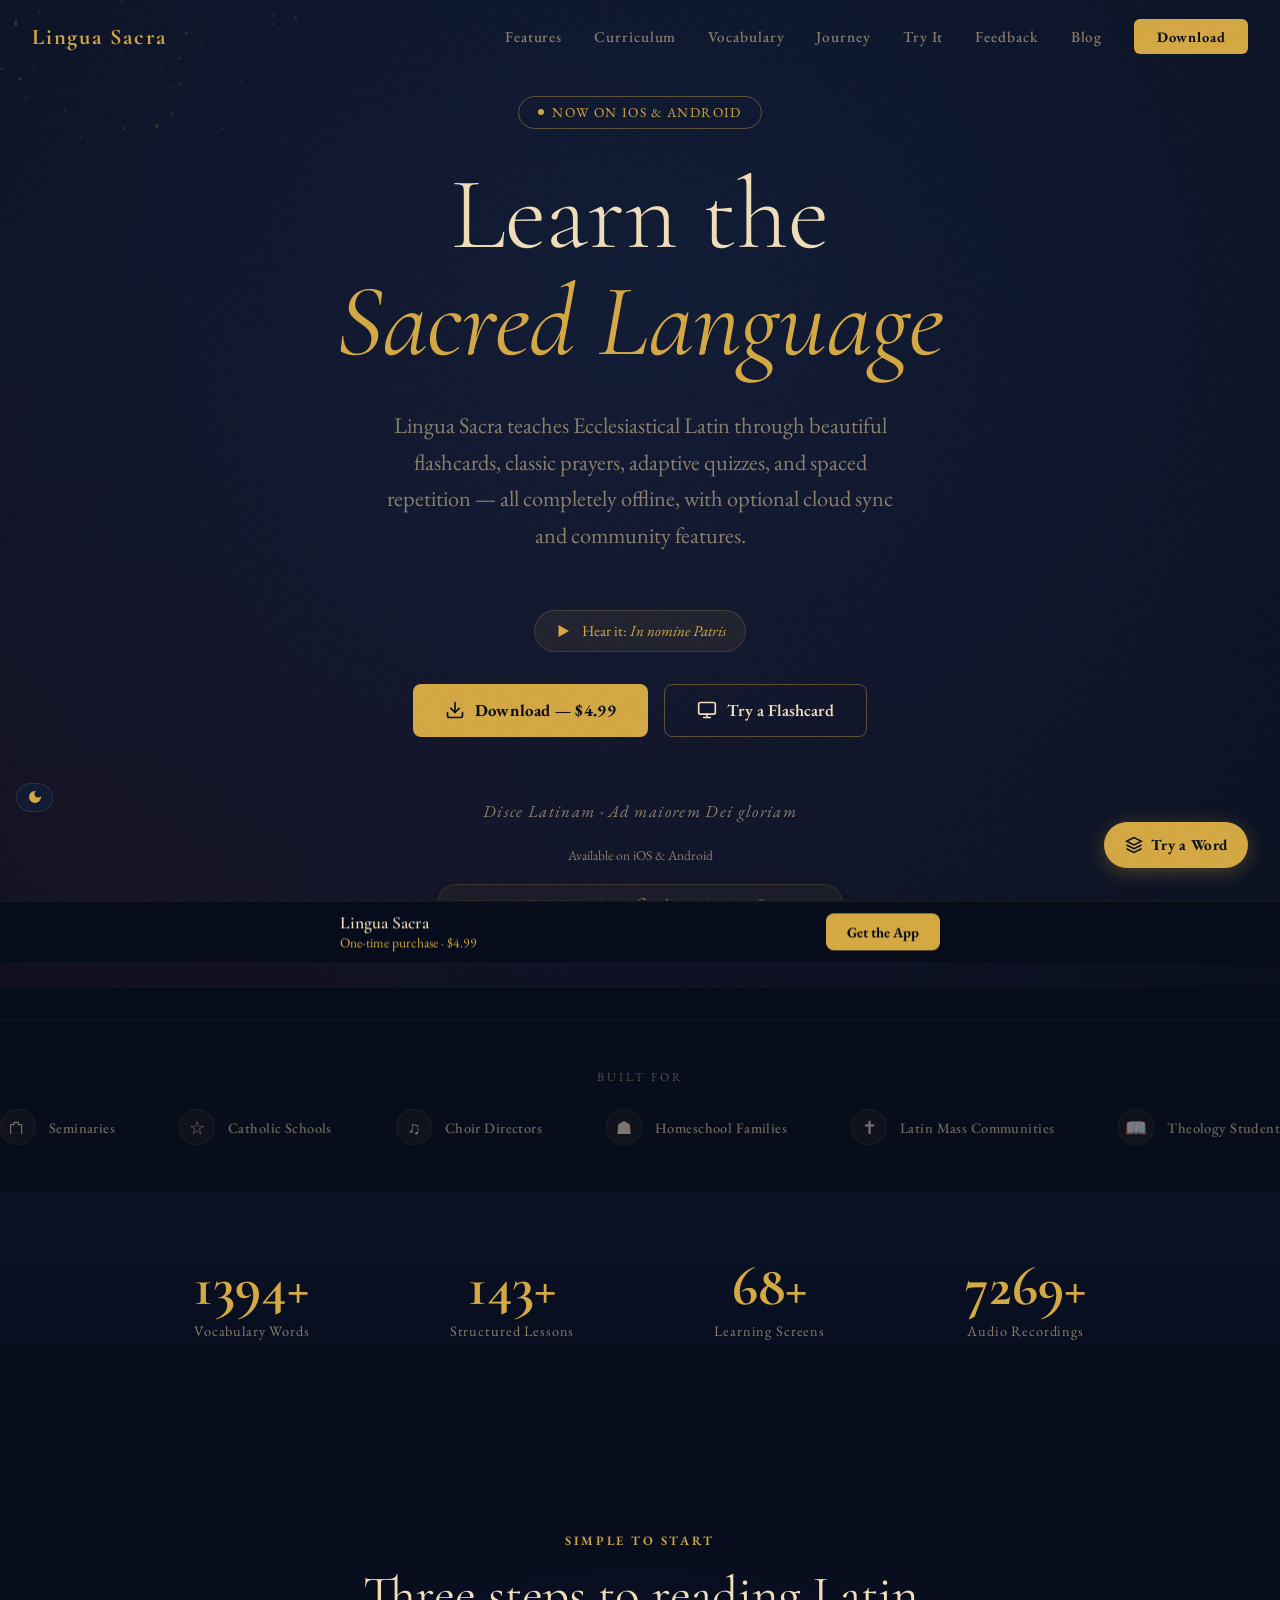
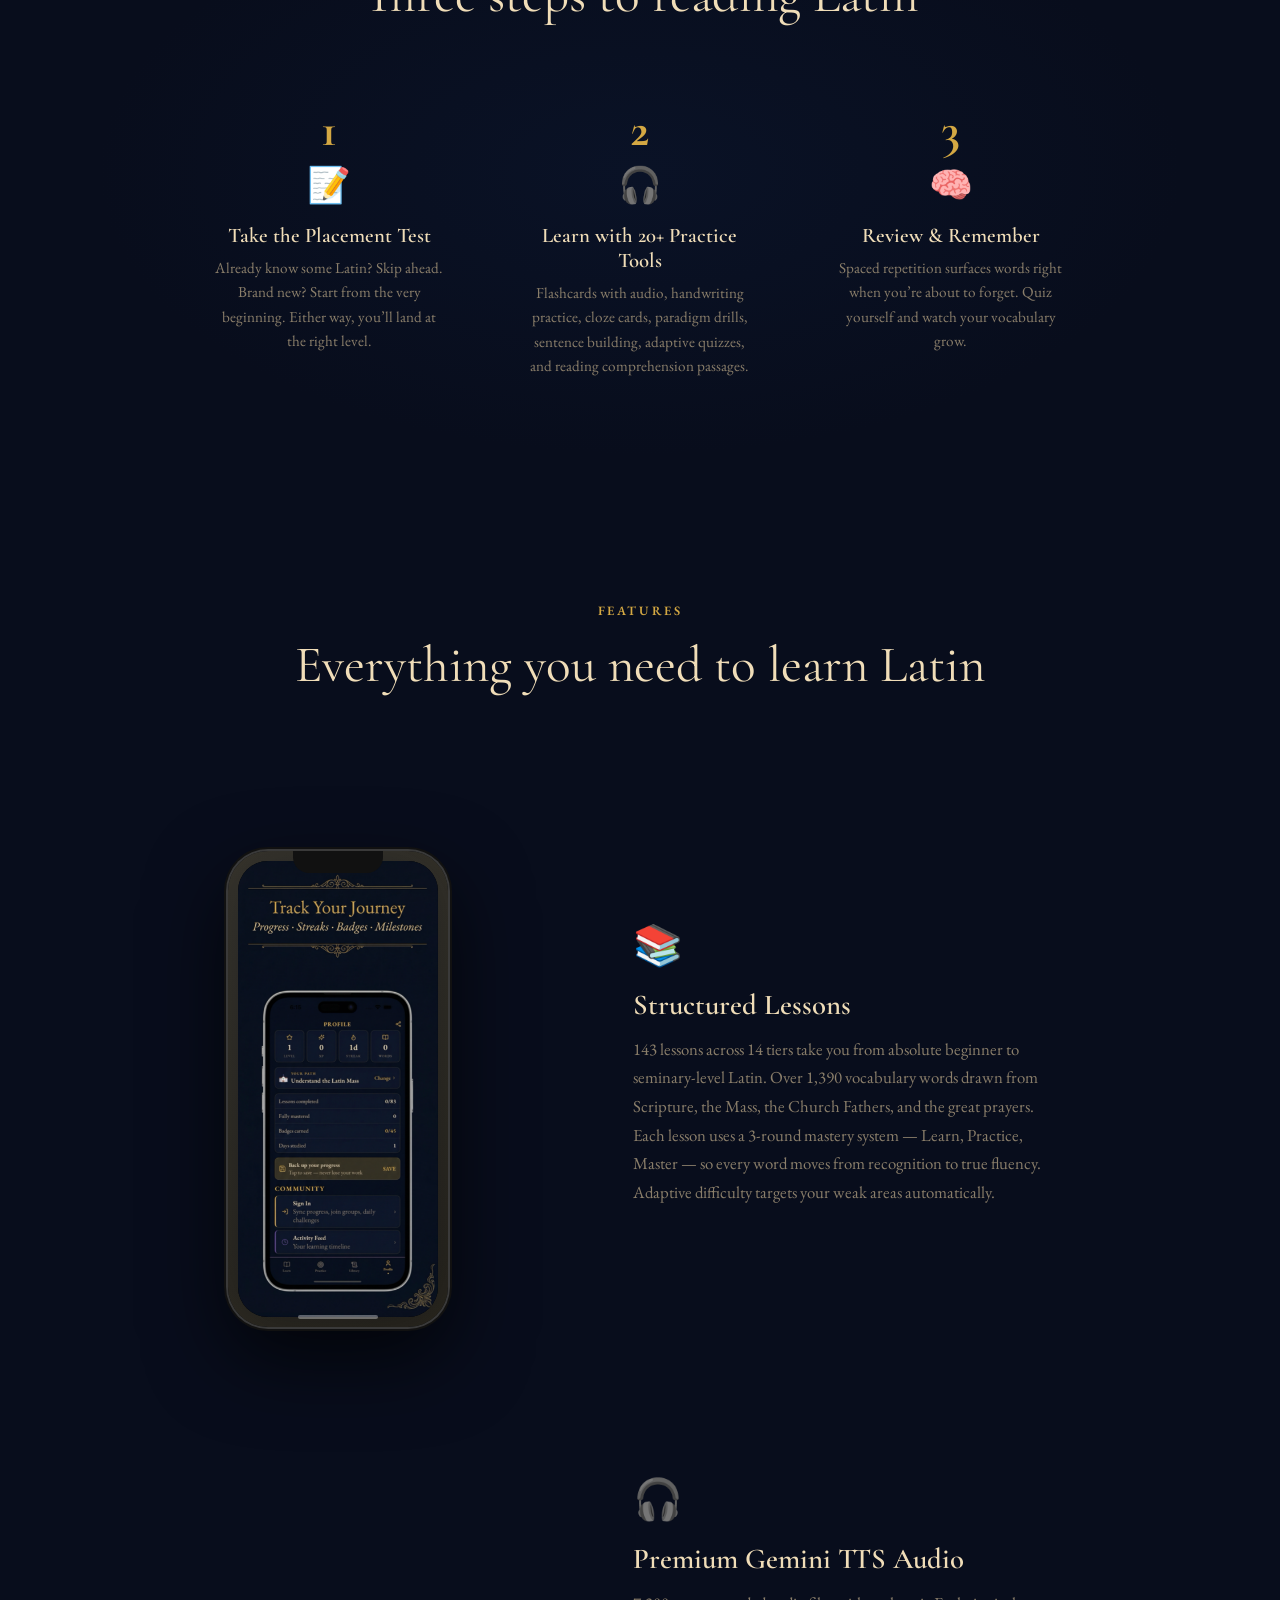
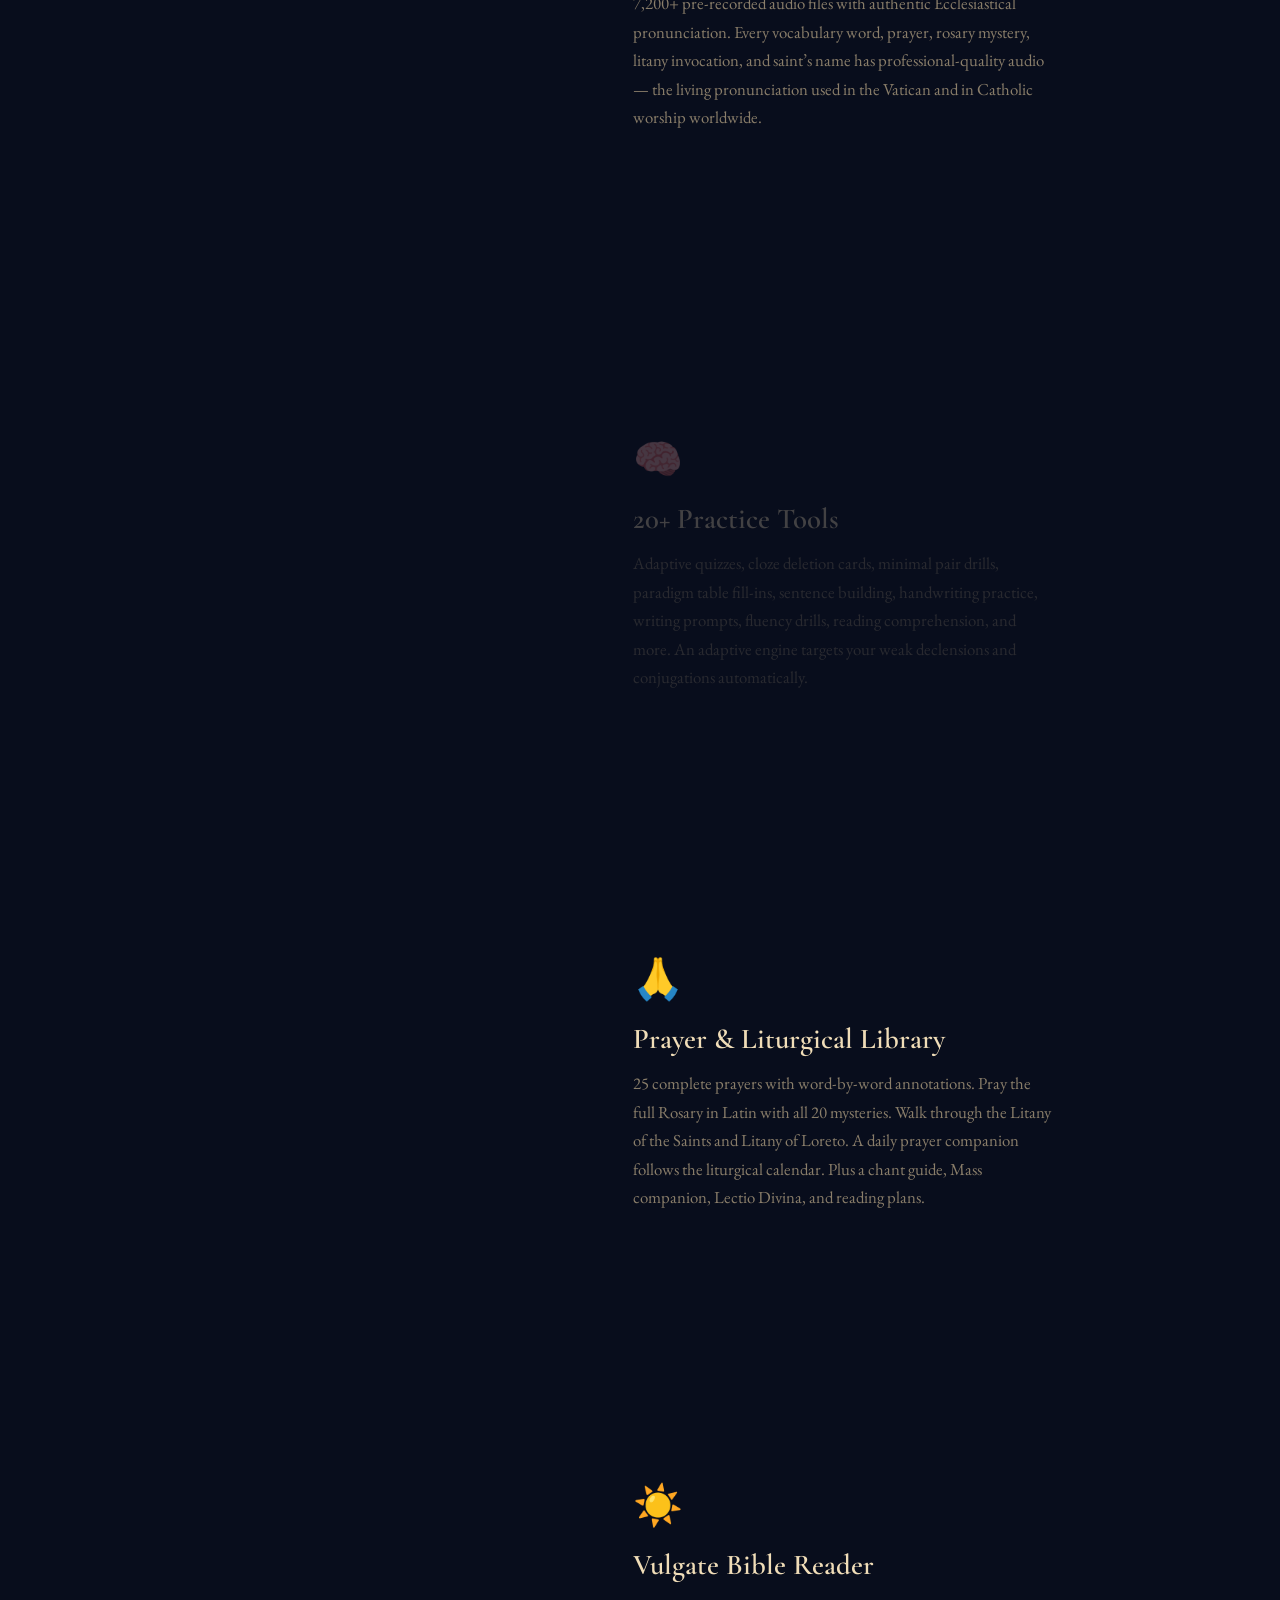
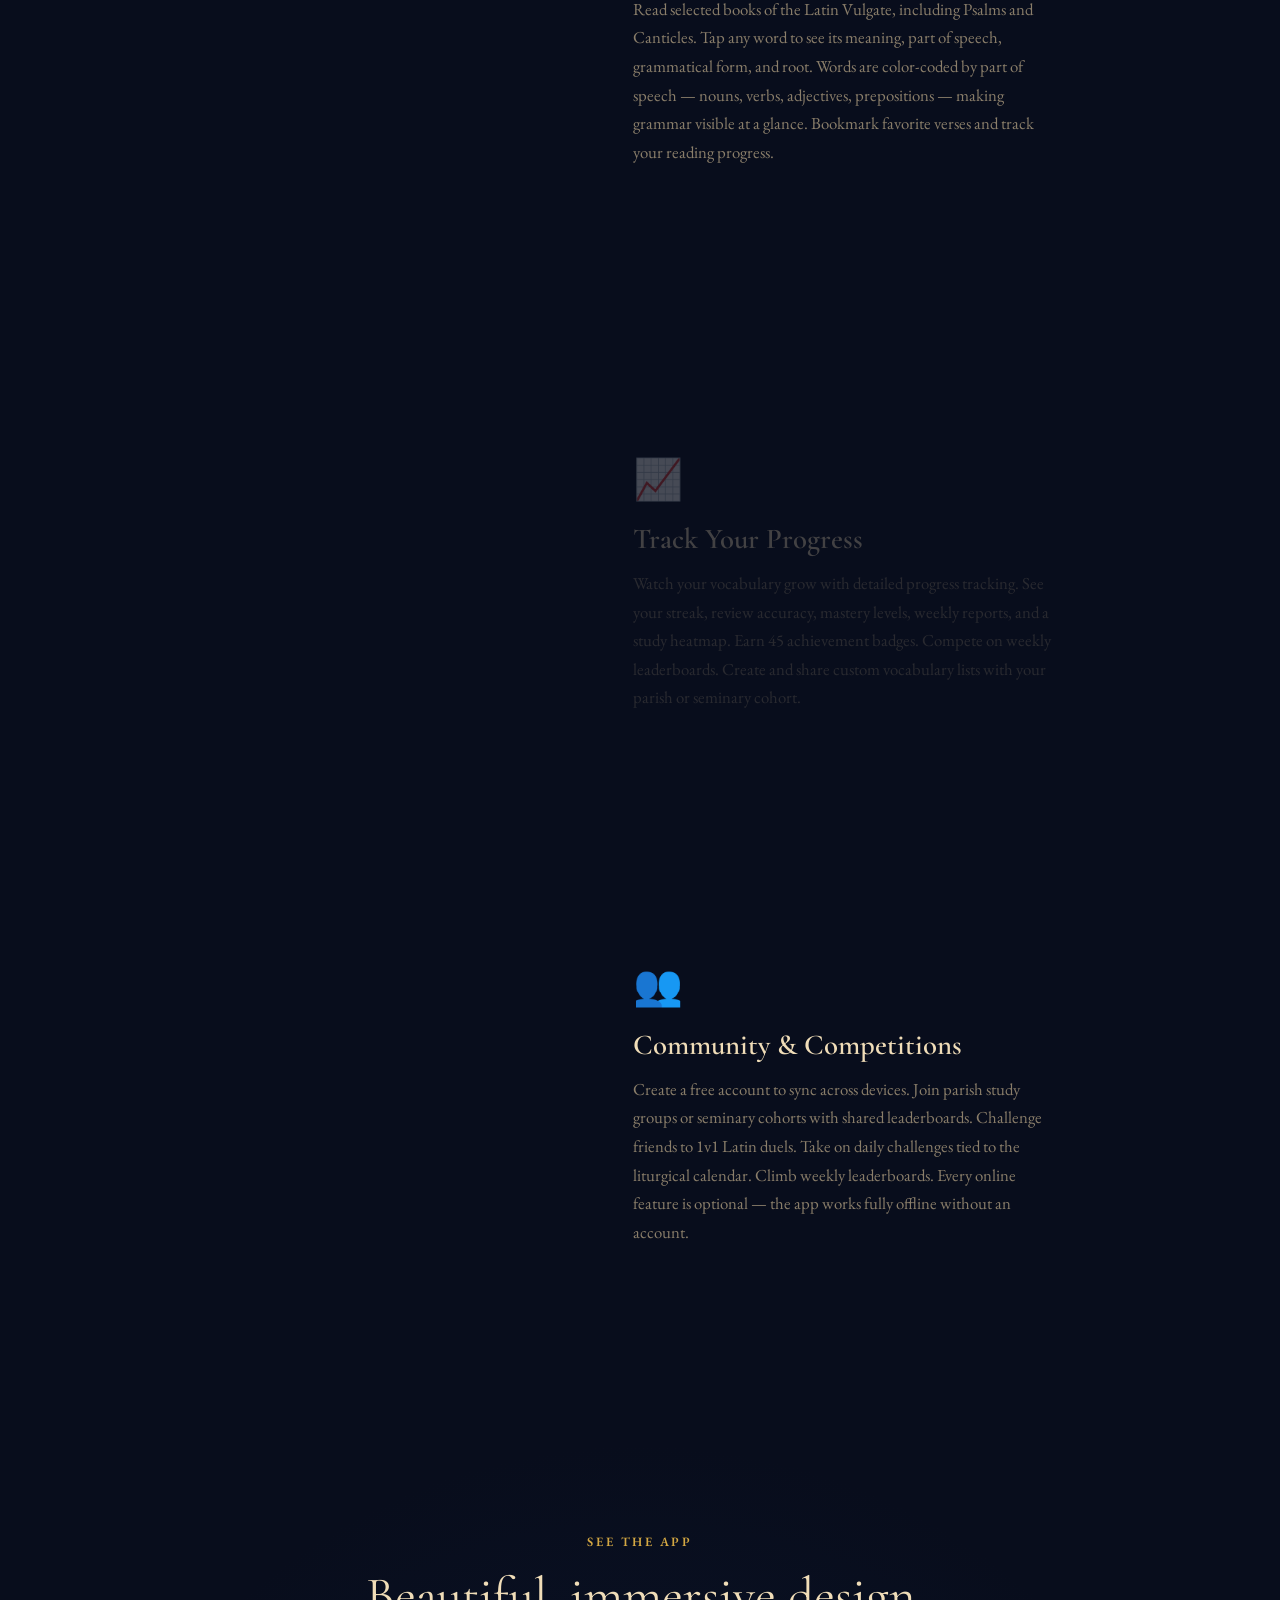
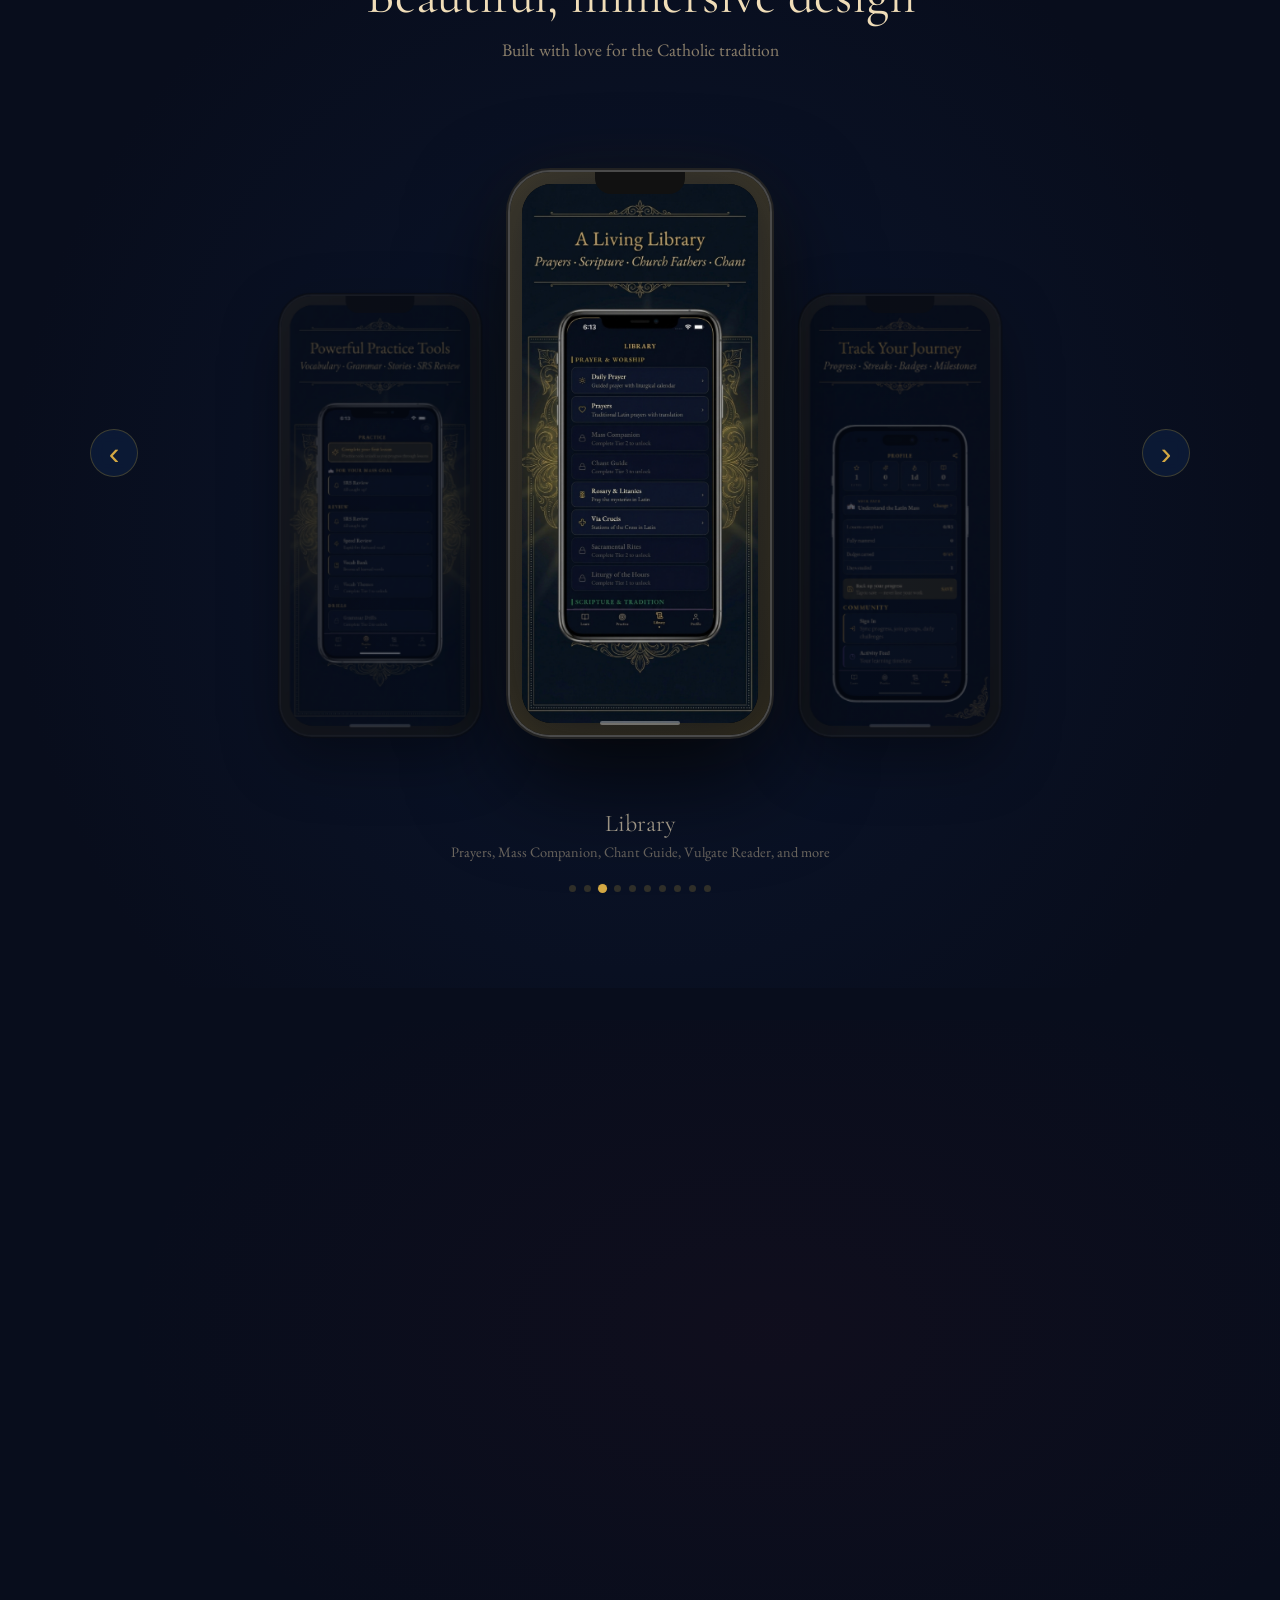
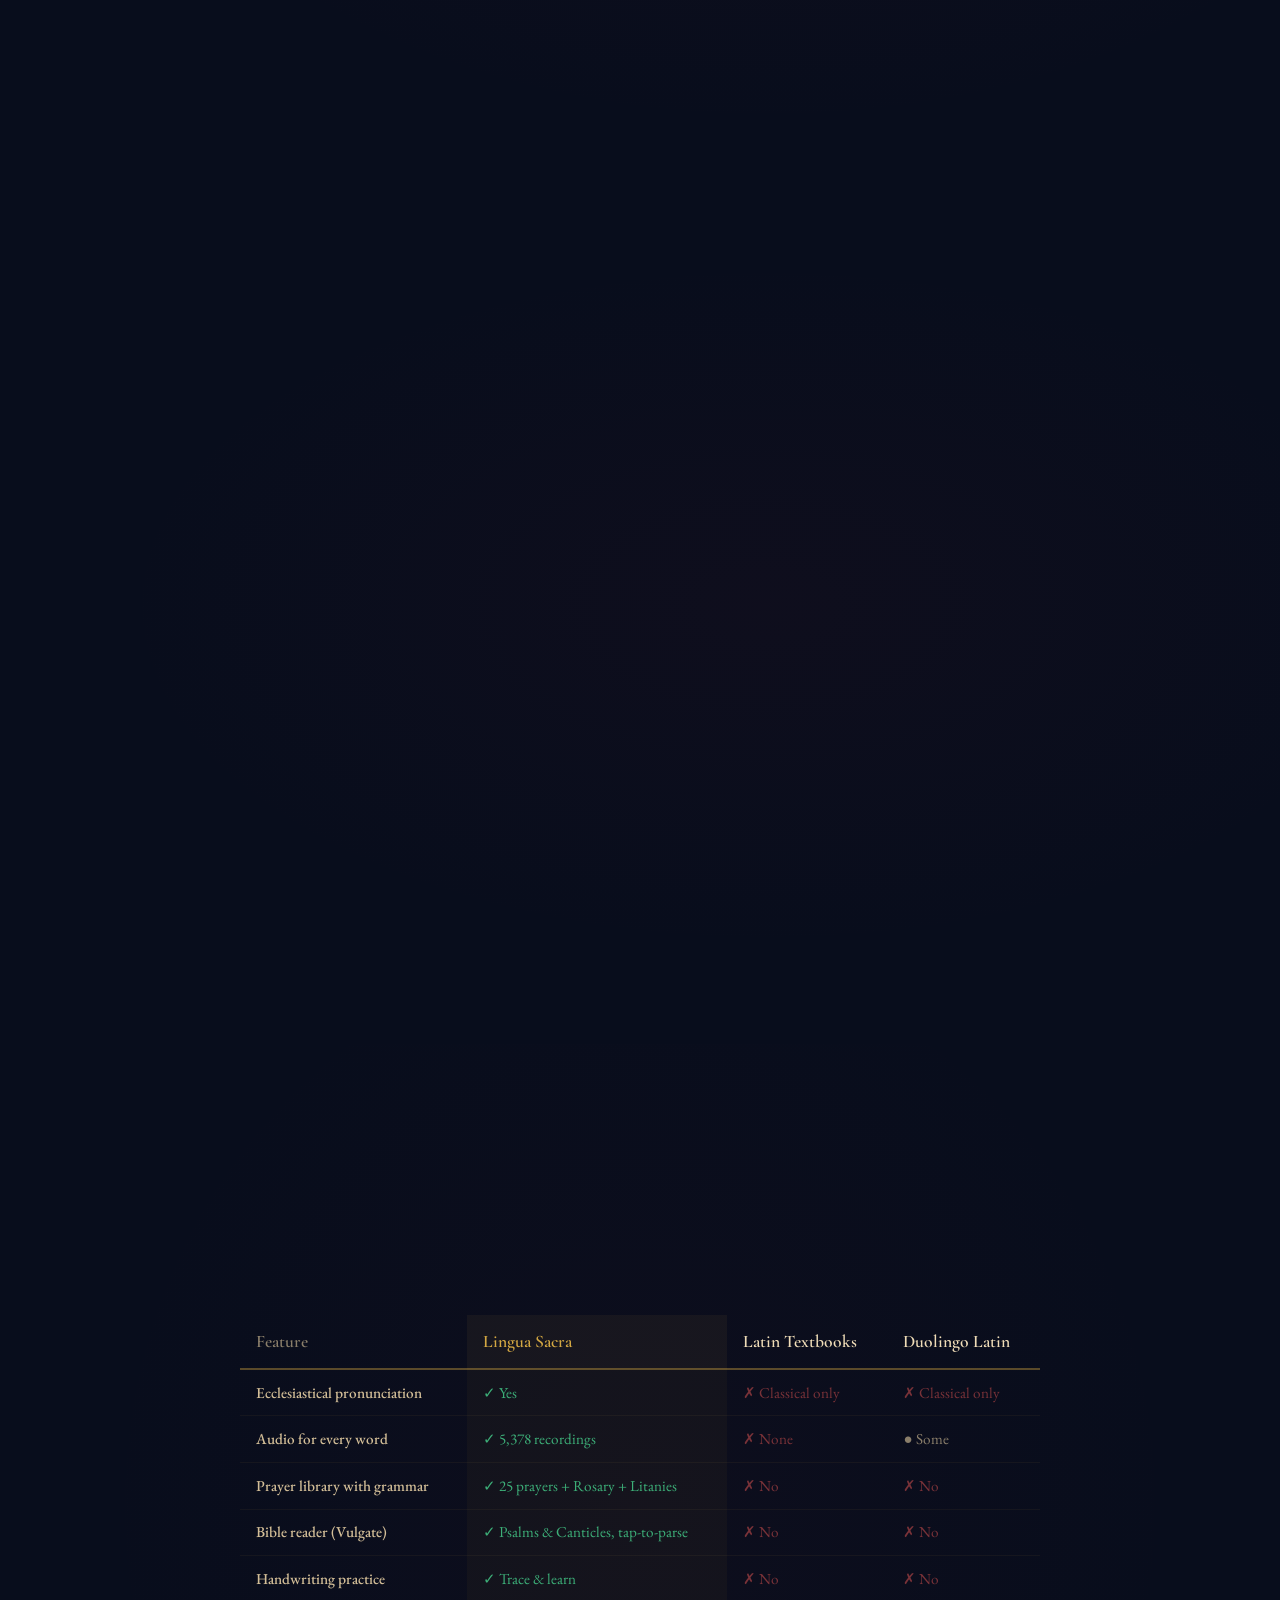
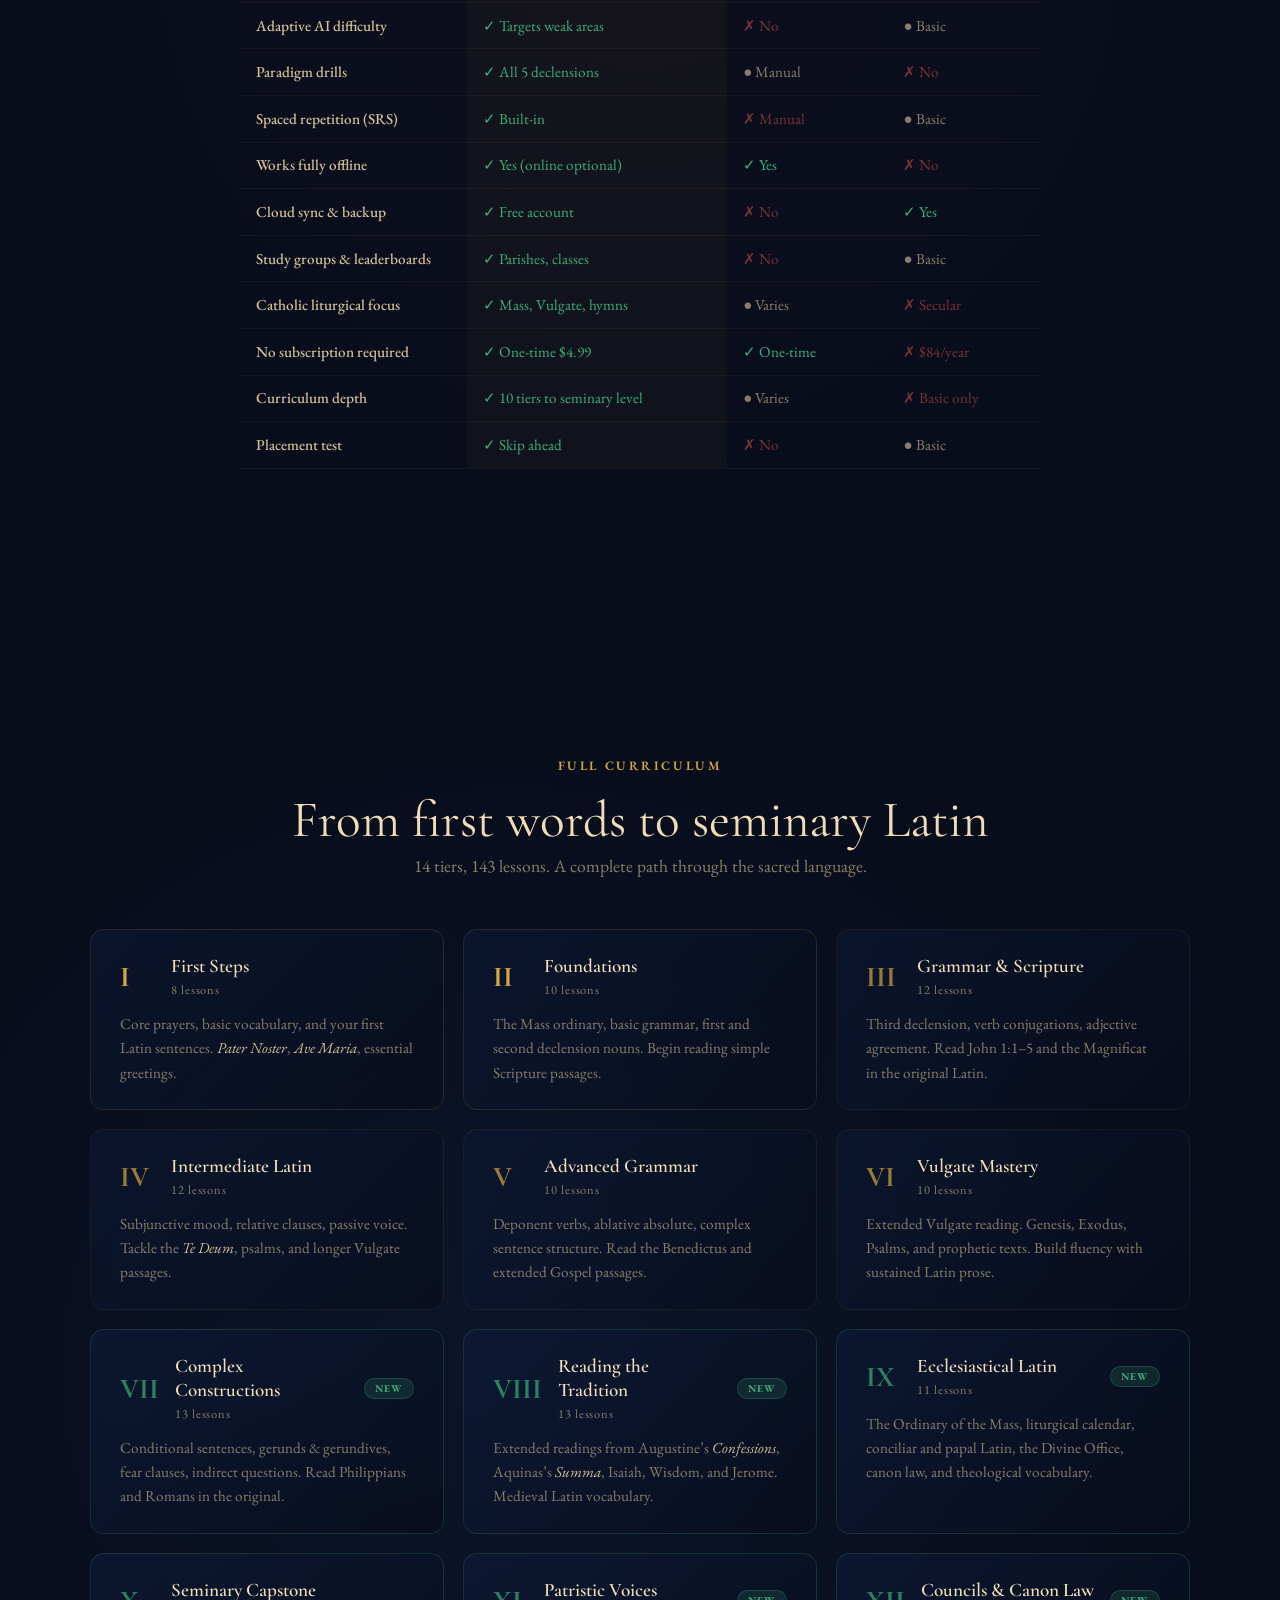
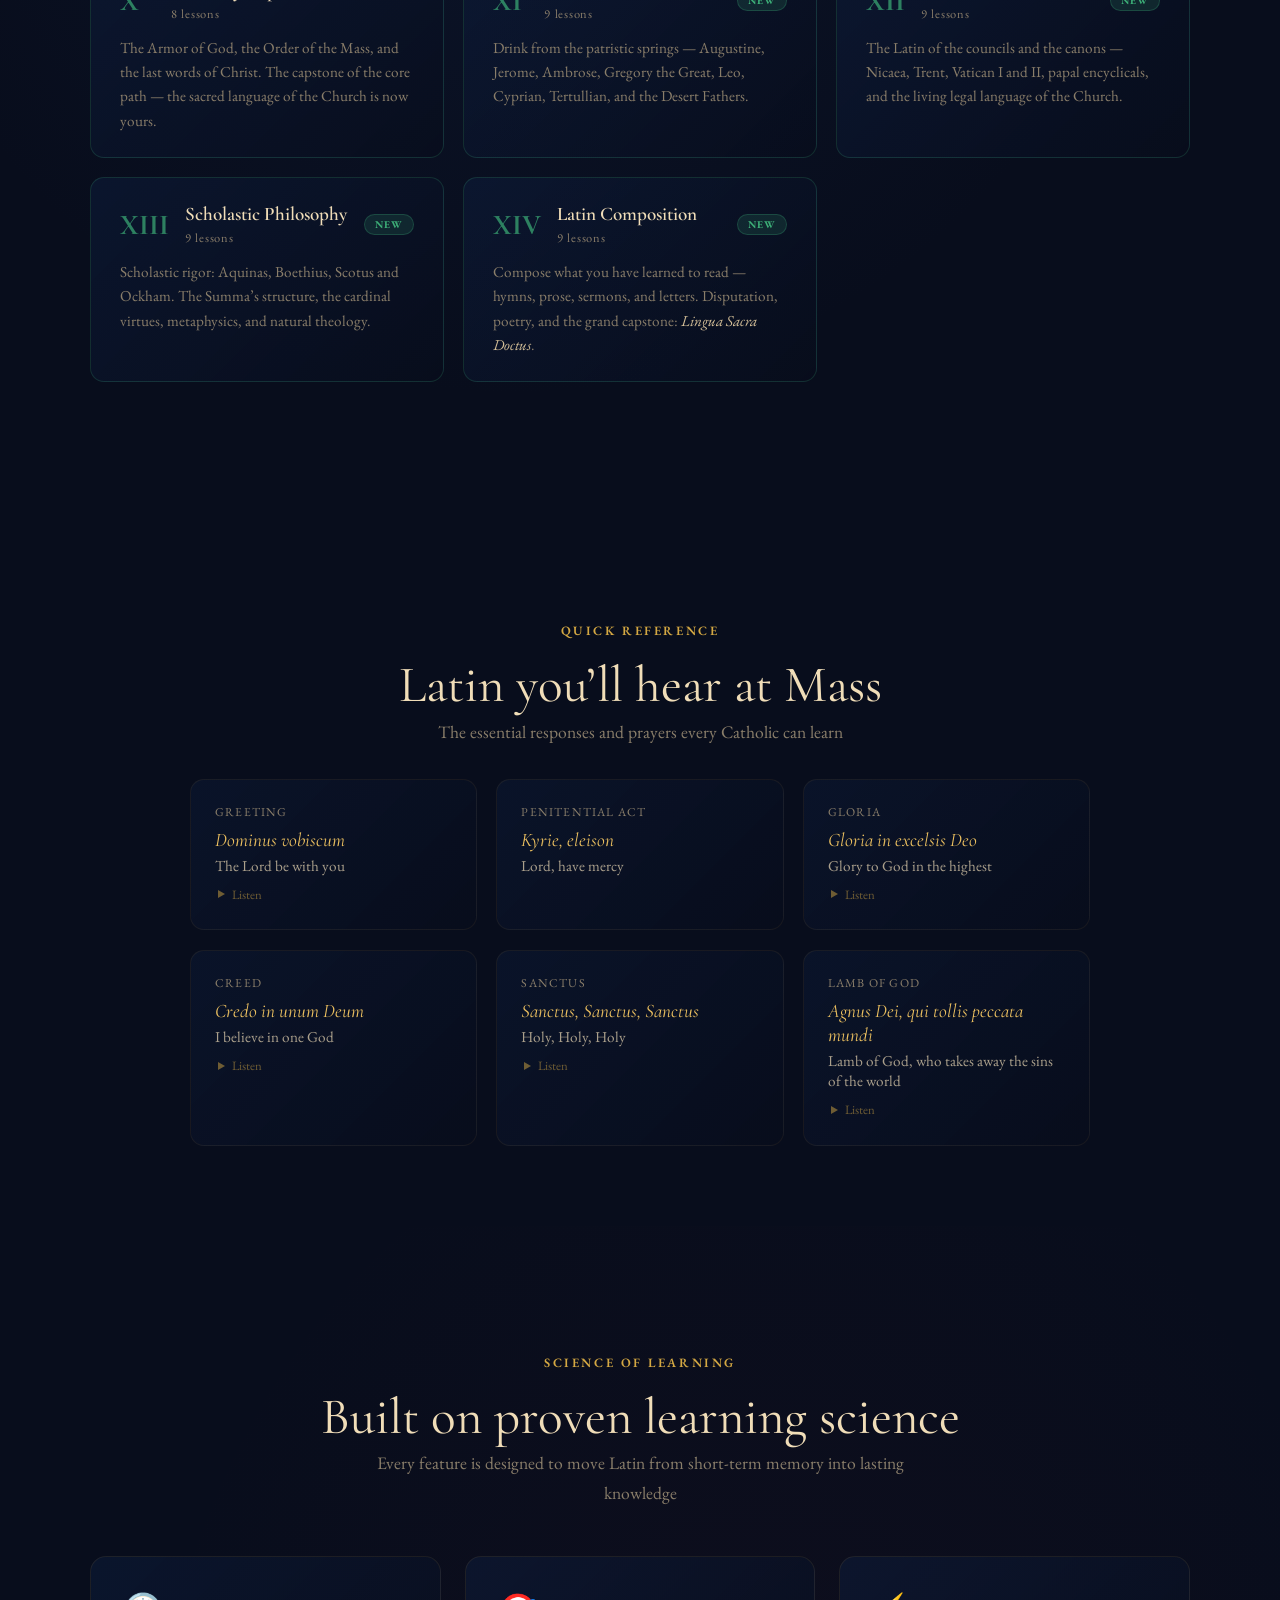
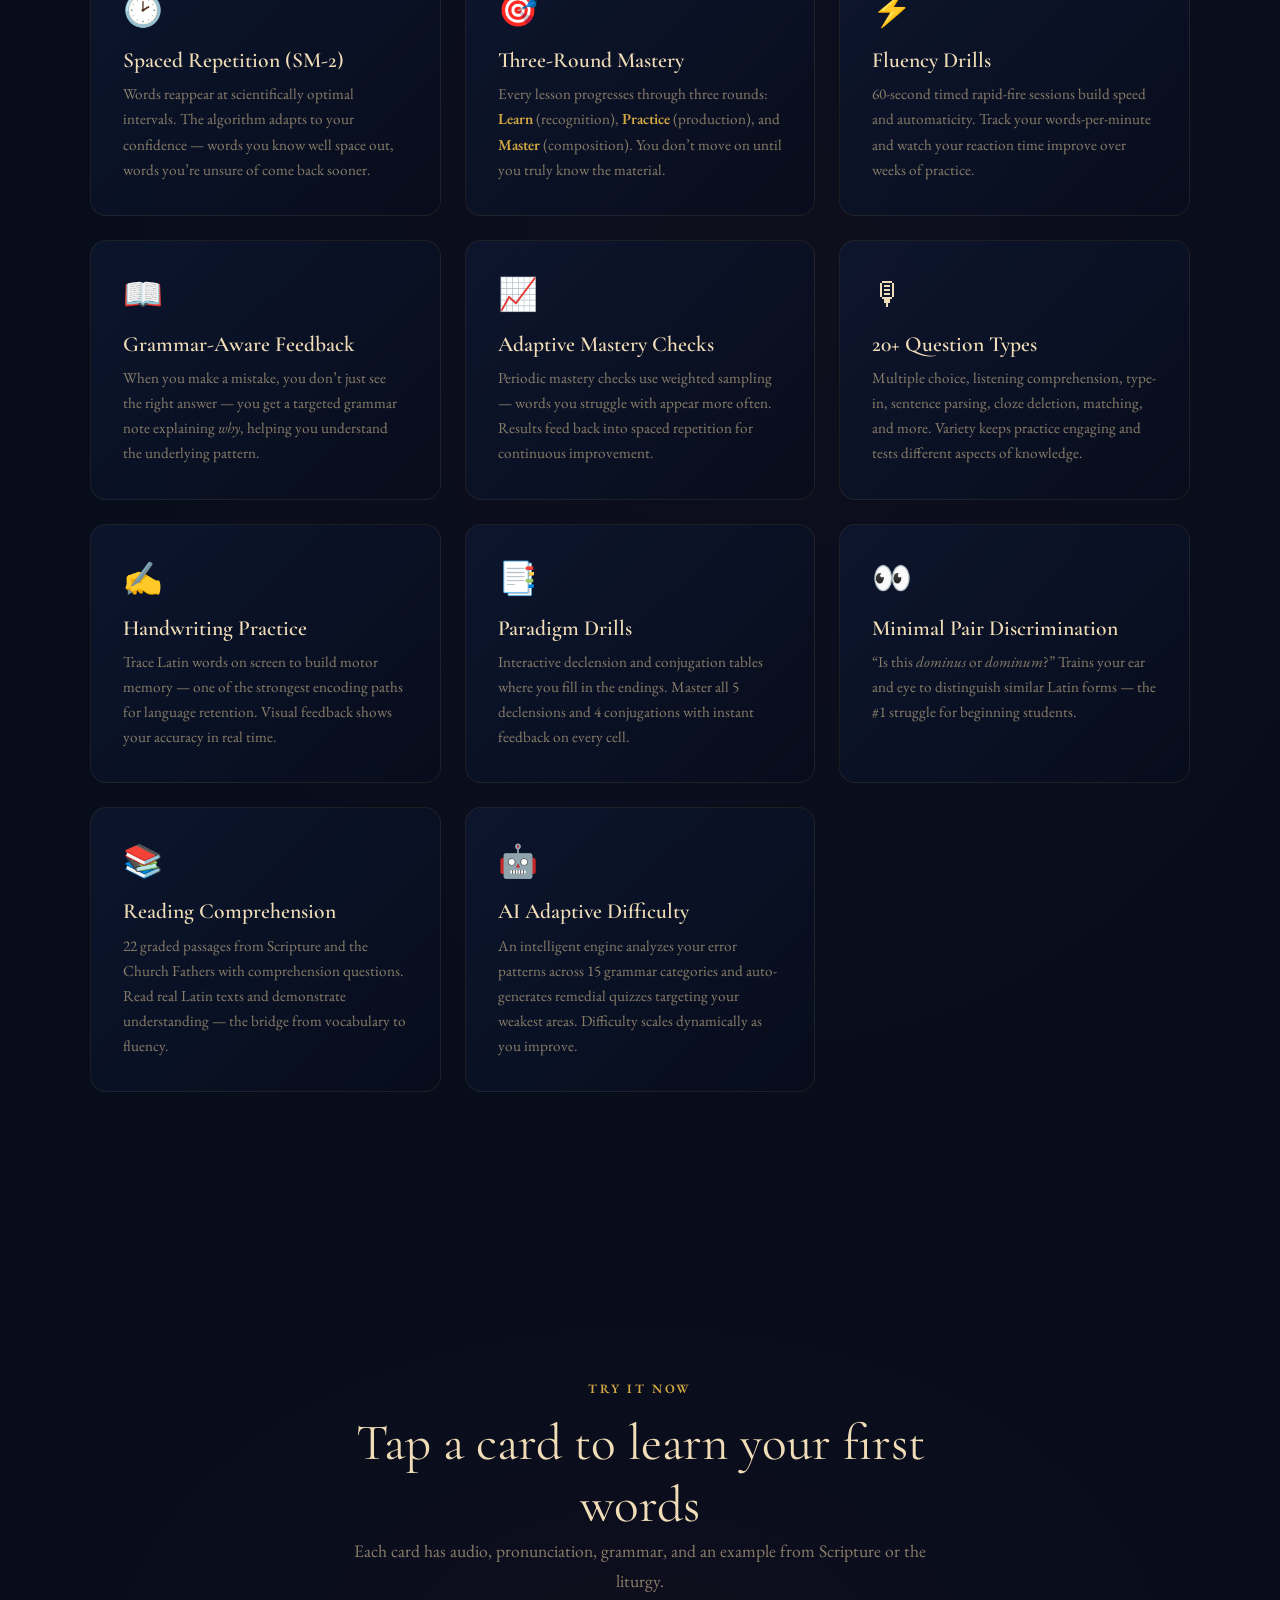
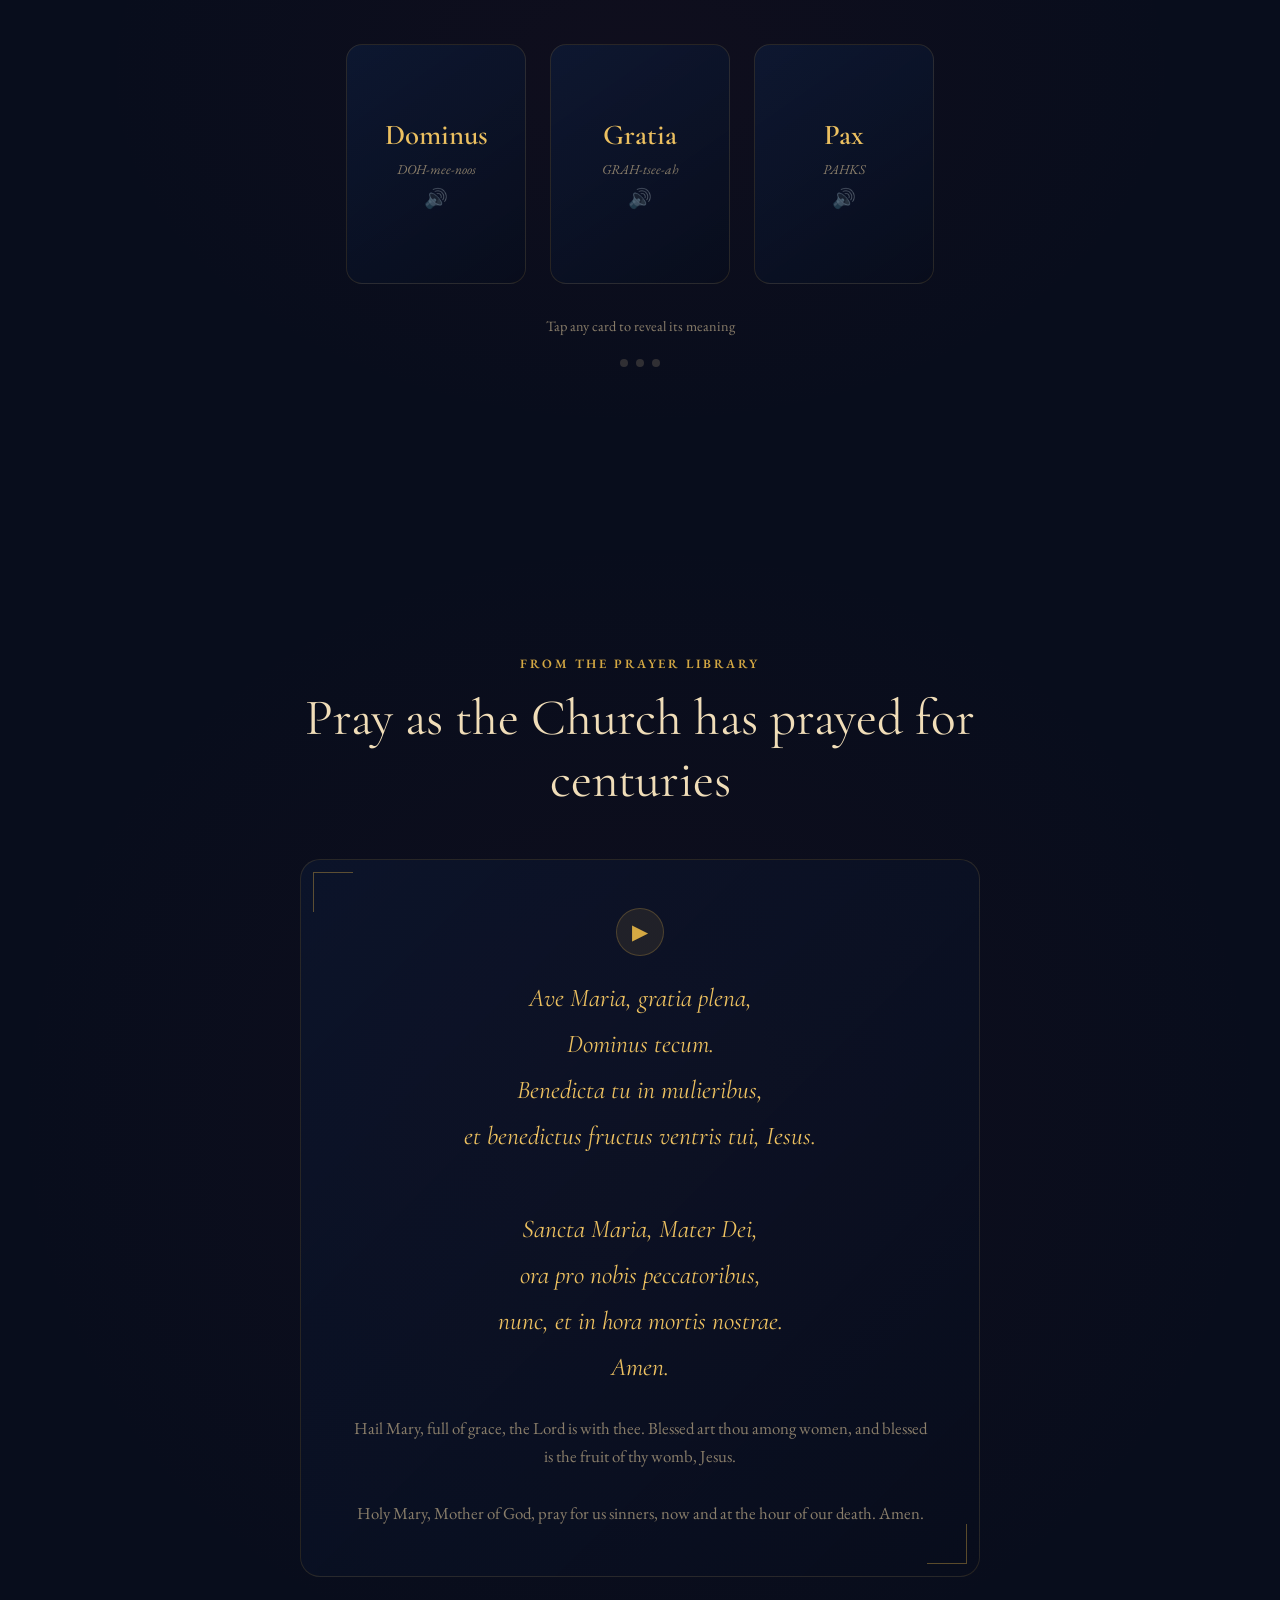
==== commit 60a738db: "chore(site): switch contact email to applinguasacra@gmail.com Update privacy and terms pages' contac" ====
--- a/index.html
+++ b/index.html
@@ -514,6 +514,11 @@
 .feedback-card{background:linear-gradient(135deg,rgba(14,30,62,0.4),rgba(8,13,28,0.6));border:1px solid rgba(212,168,67,0.12);border-radius:20px;padding:2.5rem 2rem;position:relative;overflow:hidden}
 .feedback-card::before{content:'';position:absolute;top:0;left:0;right:0;height:2px;background:linear-gradient(90deg,transparent,var(--gold),transparent)}
 .feedback-card p{color:var(--stone);font-size:1rem;margin-bottom:1.5rem;line-height:1.6}
+.fb-contact{font-size:.95rem;padding:.9rem 1rem;background:rgba(212,168,67,0.06);border:1px solid rgba(212,168,67,0.18);border-radius:10px;color:var(--parchment) !important;margin-bottom:1.75rem !important}
+.fb-contact a{color:var(--gold);font-weight:600;text-decoration:none;border-bottom:1px solid rgba(212,168,67,0.4)}
+.fb-contact a:hover{border-bottom-color:var(--gold)}
+body.light-mode .fb-contact{background:rgba(139,106,24,0.08);border-color:rgba(139,106,24,0.25);color:#1A1408 !important}
+body.light-mode .fb-contact a{color:#8B6A18;border-bottom-color:rgba(139,106,24,0.4)}
 .feedback-card iframe{border-radius:12px;width:100%;border:none}
 .feedback-btn{display:inline-flex;align-items:center;gap:.5rem;background:rgba(212,168,67,0.08);border:1.5px solid rgba(212,168,67,0.2);color:var(--gold);padding:.8rem 1.8rem;border-radius:10px;font-family:'EB Garamond',serif;font-size:1.05rem;font-weight:600;cursor:pointer;transition:all .3s;text-decoration:none}
 .feedback-btn:hover{background:rgba(212,168,67,0.15);border-color:var(--gold);transform:translateY(-2px)}
@@ -1830,6 +1835,7 @@
   <div class="feedback-layout">
     <div class="feedback-card reveal reveal-delay-2">
       <p>Your feedback shapes the future of the app. Whether it&rsquo;s a feature request, a bug report, or just telling us what you love &mdash; we read every response.</p>
+      <p class="fb-contact">Prefer email? Write to us directly at <a href="mailto:applinguasacra@gmail.com?subject=Lingua%20Sacra%20Support">applinguasacra@gmail.com</a>. We reply within 1&ndash;3 days.</p>
       <div id="fbFormWrap">
       <form class="fb-form" id="fbForm" onsubmit="submitFeedback(event)">
         <div class="fb-group">
@@ -1908,7 +1914,7 @@
 <!-- FOOTER -->
 </main>
 <footer>
-  <p>Lingua Sacra &copy; 2026 &middot; <a href="blog/">Blog</a> &middot; <a href="privacy.html">Privacy Policy</a> &middot; <a href="terms.html">Terms of Service</a> &middot; <a href="#feedback">Feedback</a></p>
+  <p>Lingua Sacra &copy; 2026 &middot; <a href="blog/">Blog</a> &middot; <a href="privacy.html">Privacy Policy</a> &middot; <a href="terms.html">Terms of Service</a> &middot; <a href="#feedback">Feedback</a> &middot; <a href="mailto:applinguasacra@gmail.com">Contact</a></p>
   <p style="margin-top:.5rem;font-style:italic;opacity:.5;font-size:.85rem">Disce Latinam. Ad maiorem Dei gloriam.</p>
 </footer>
 
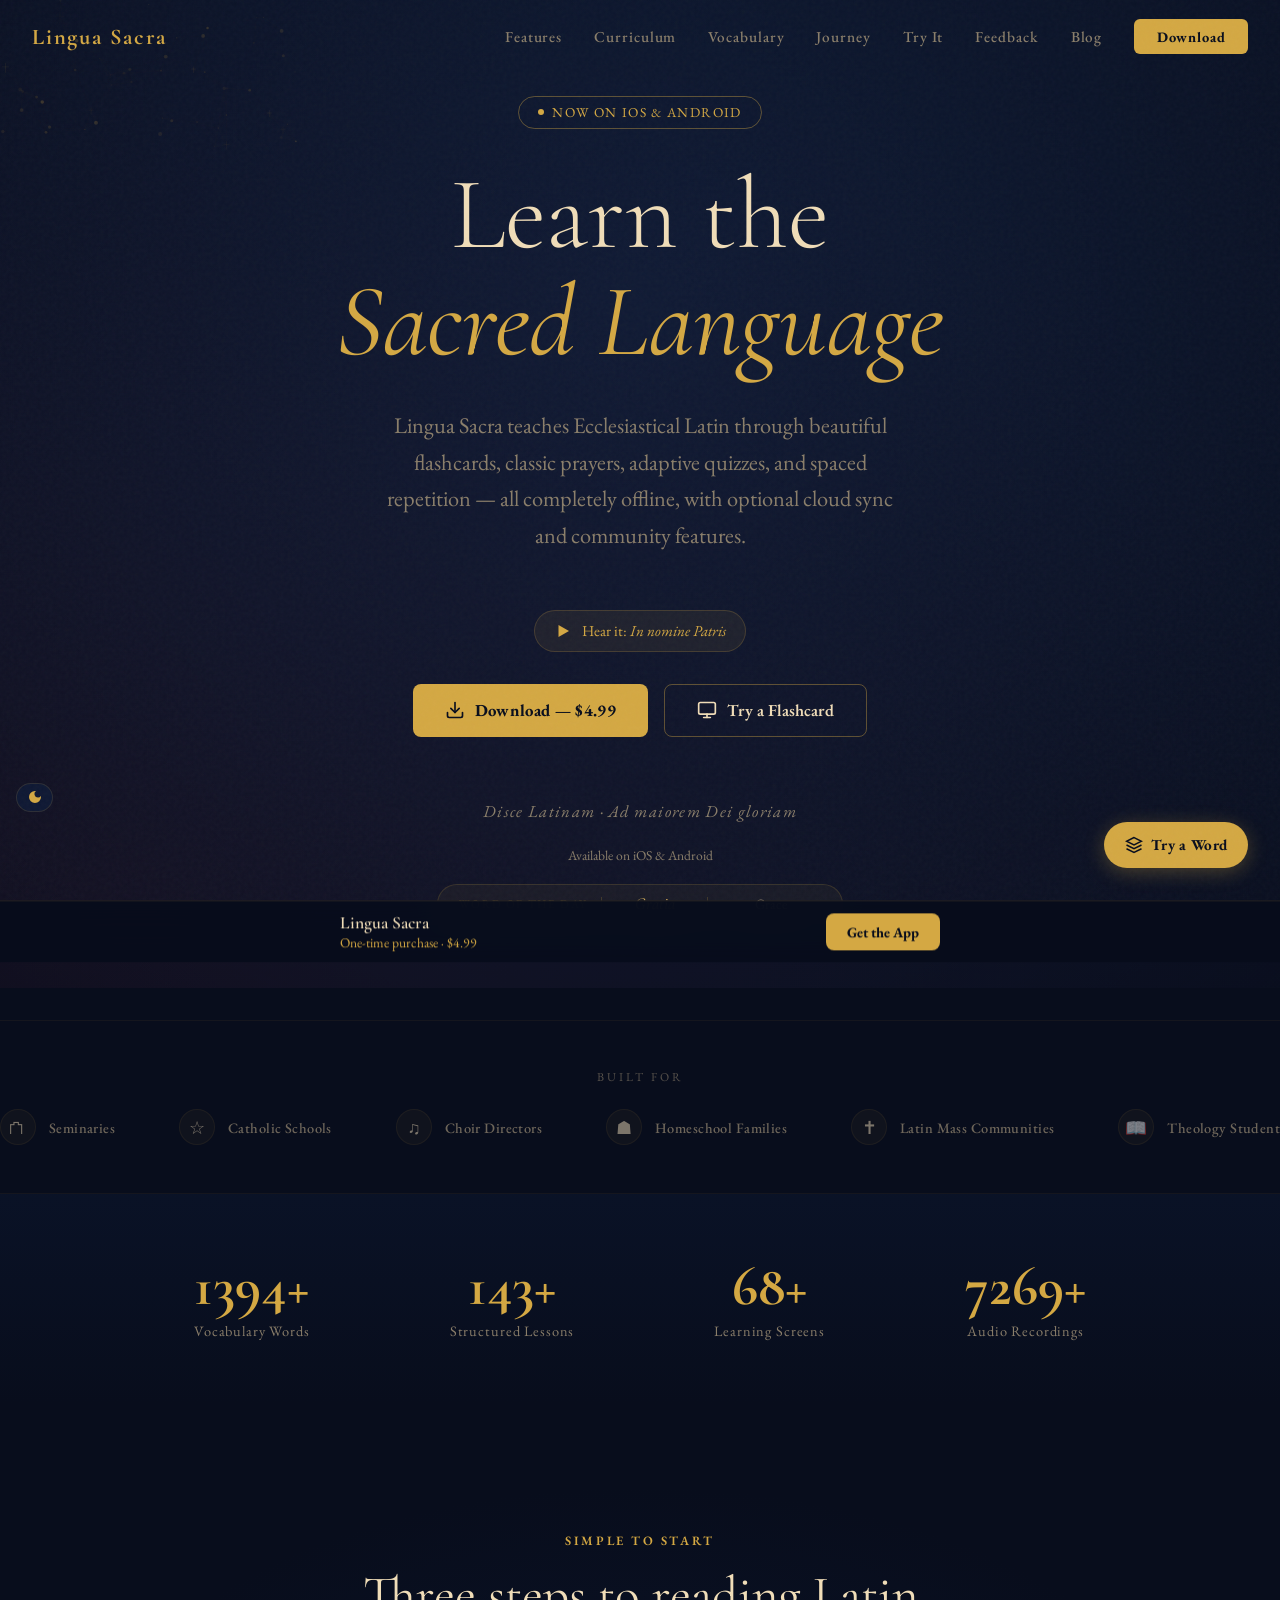
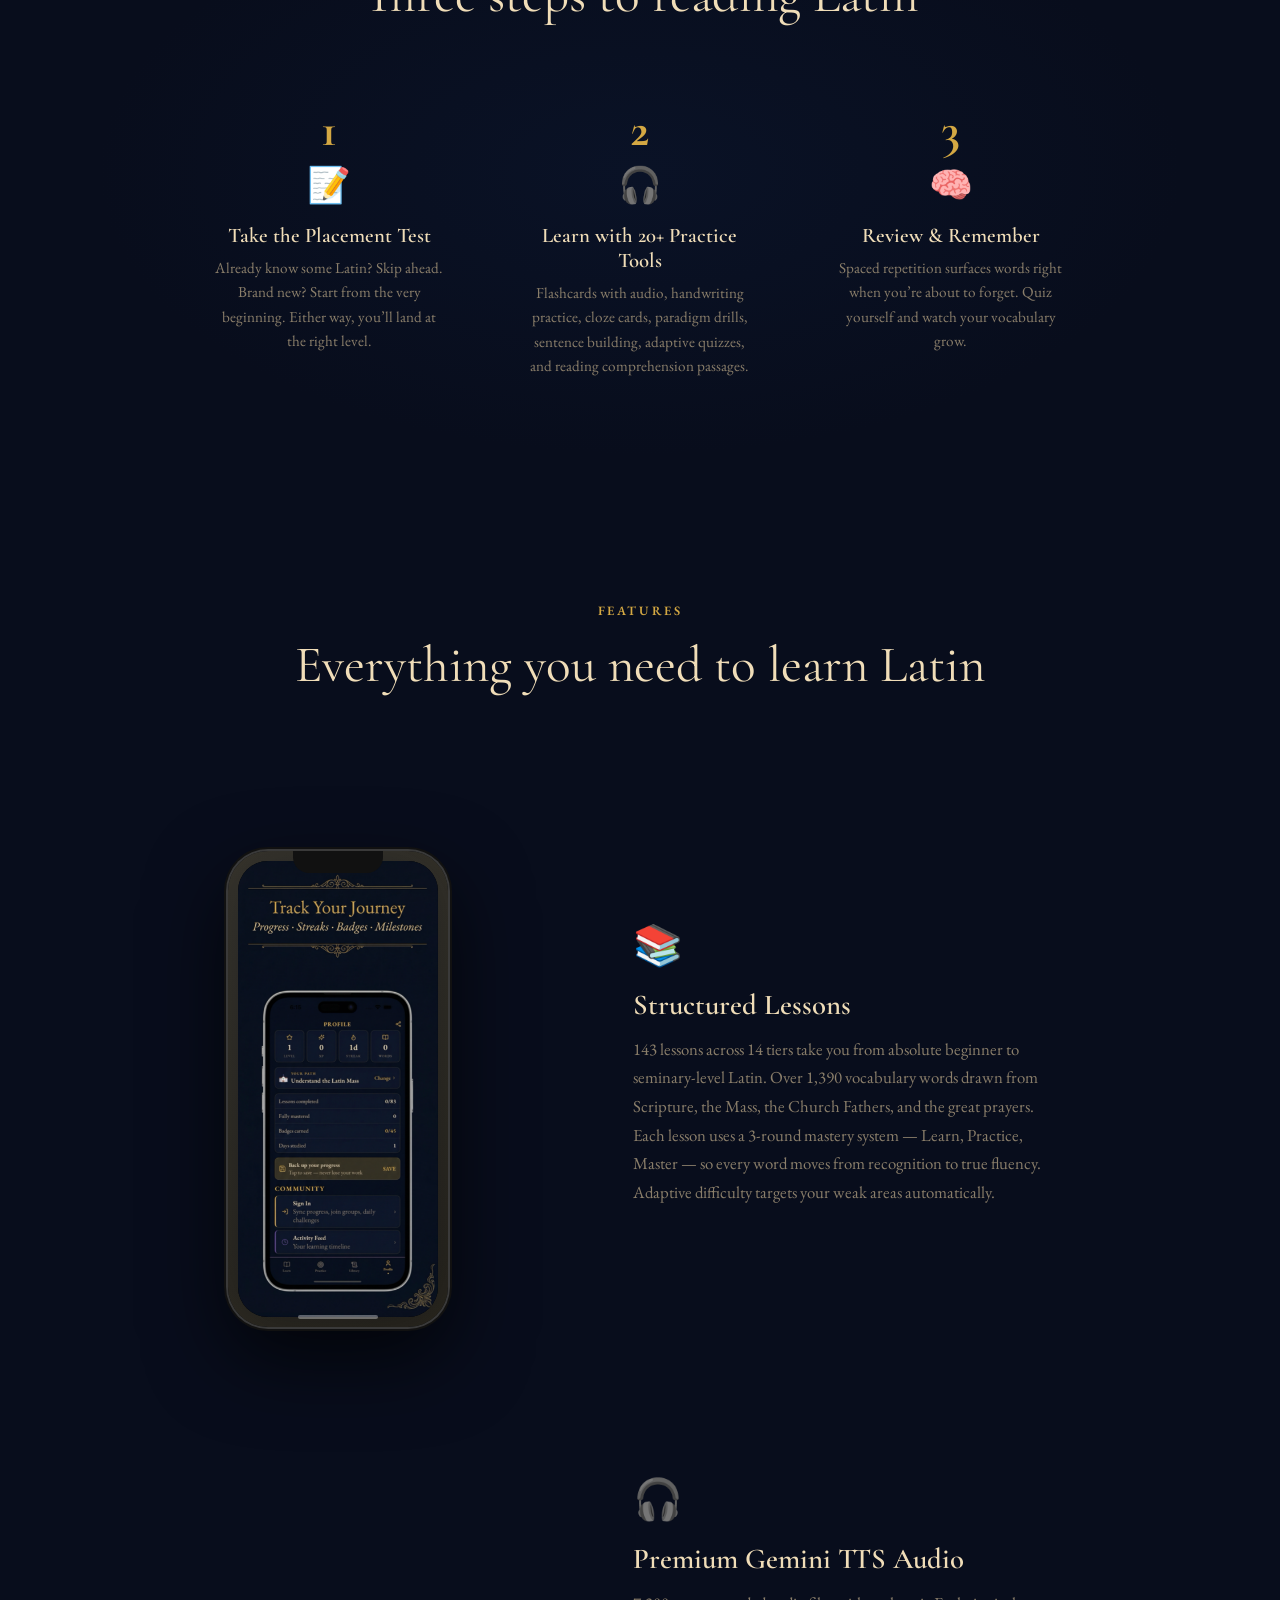
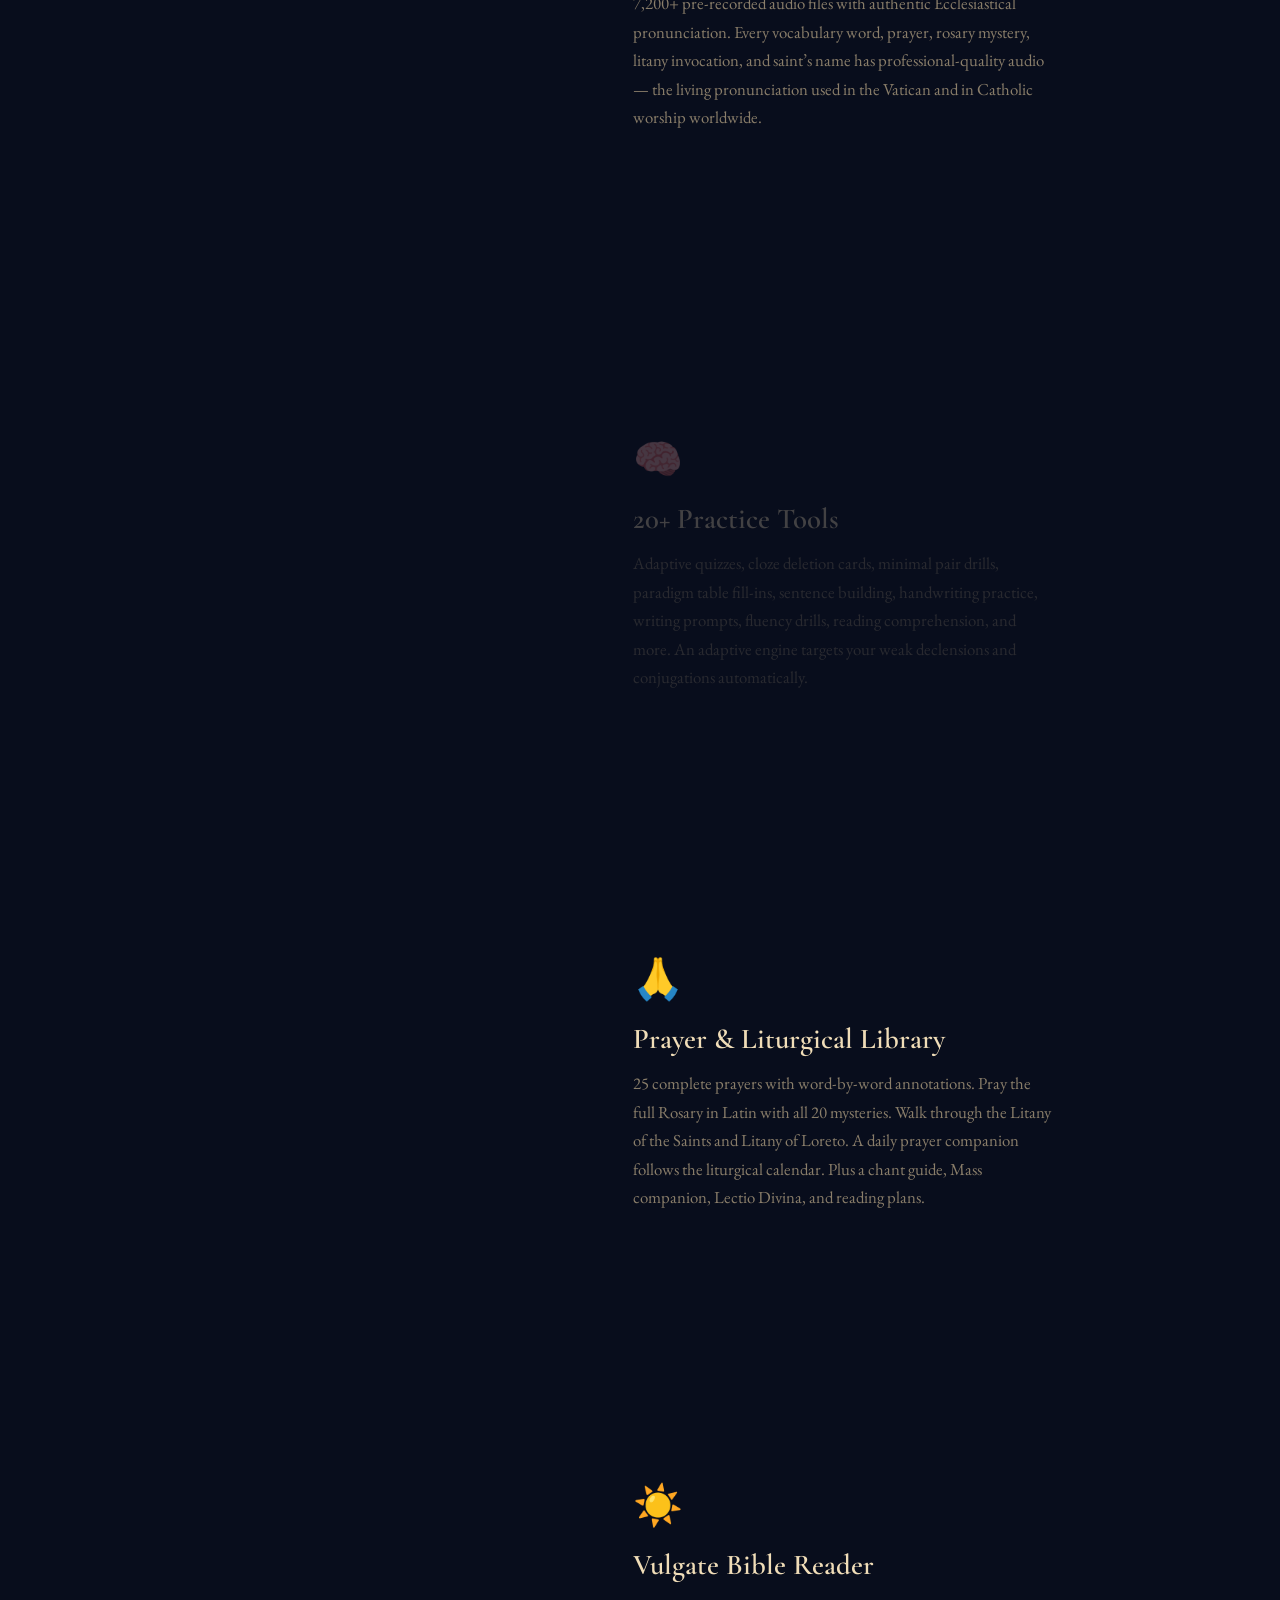
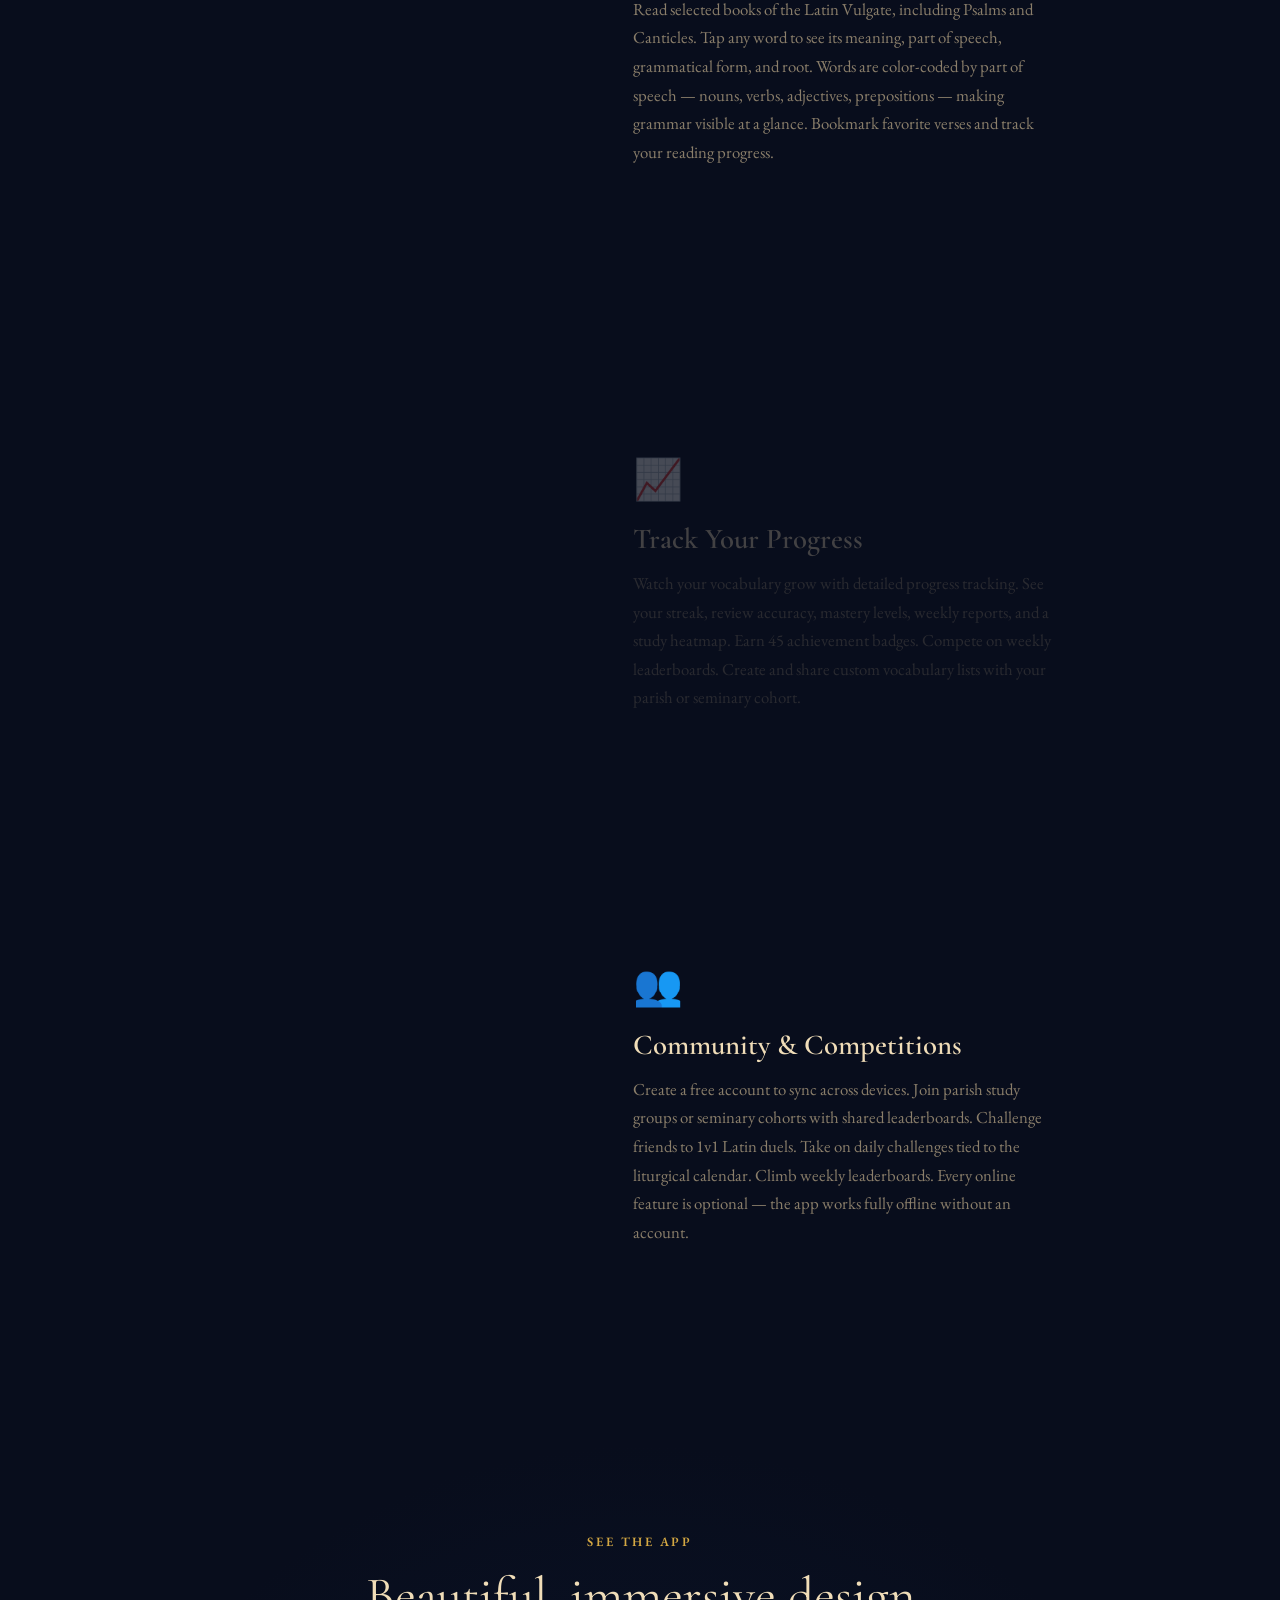
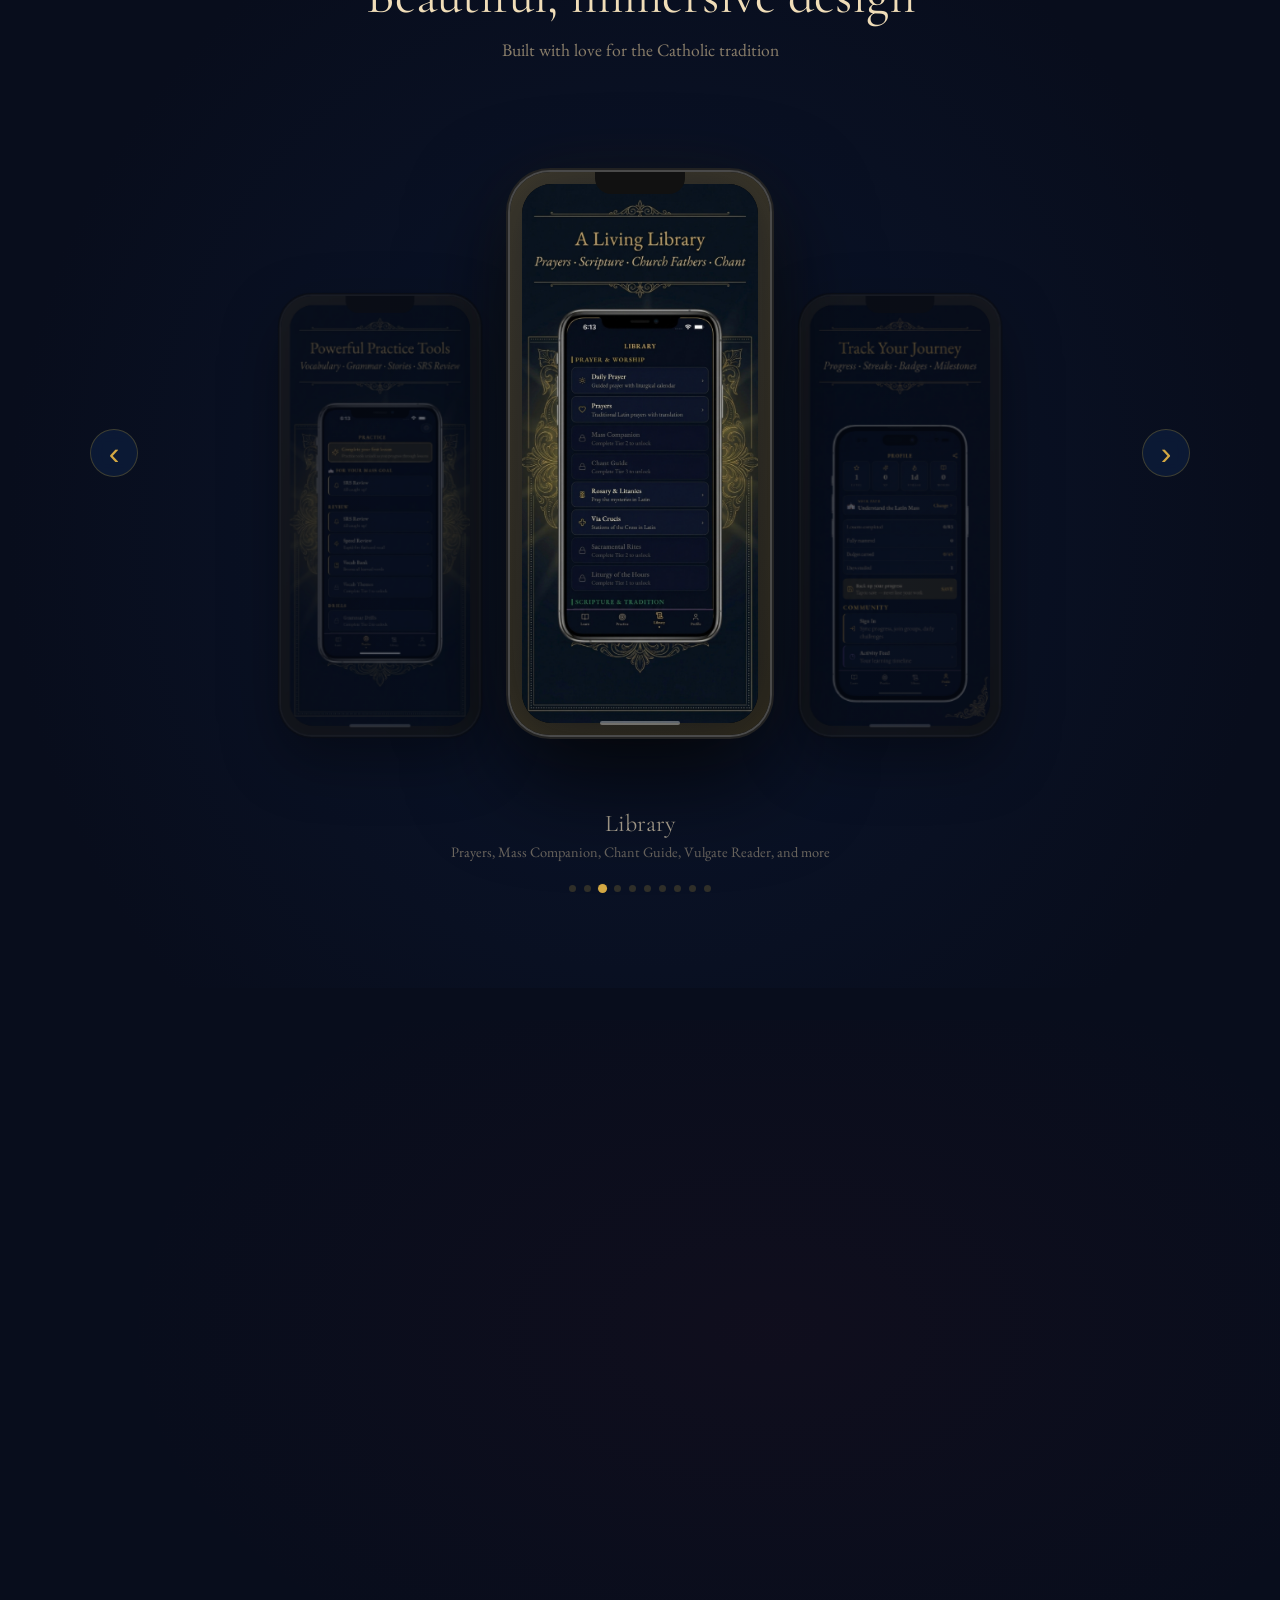
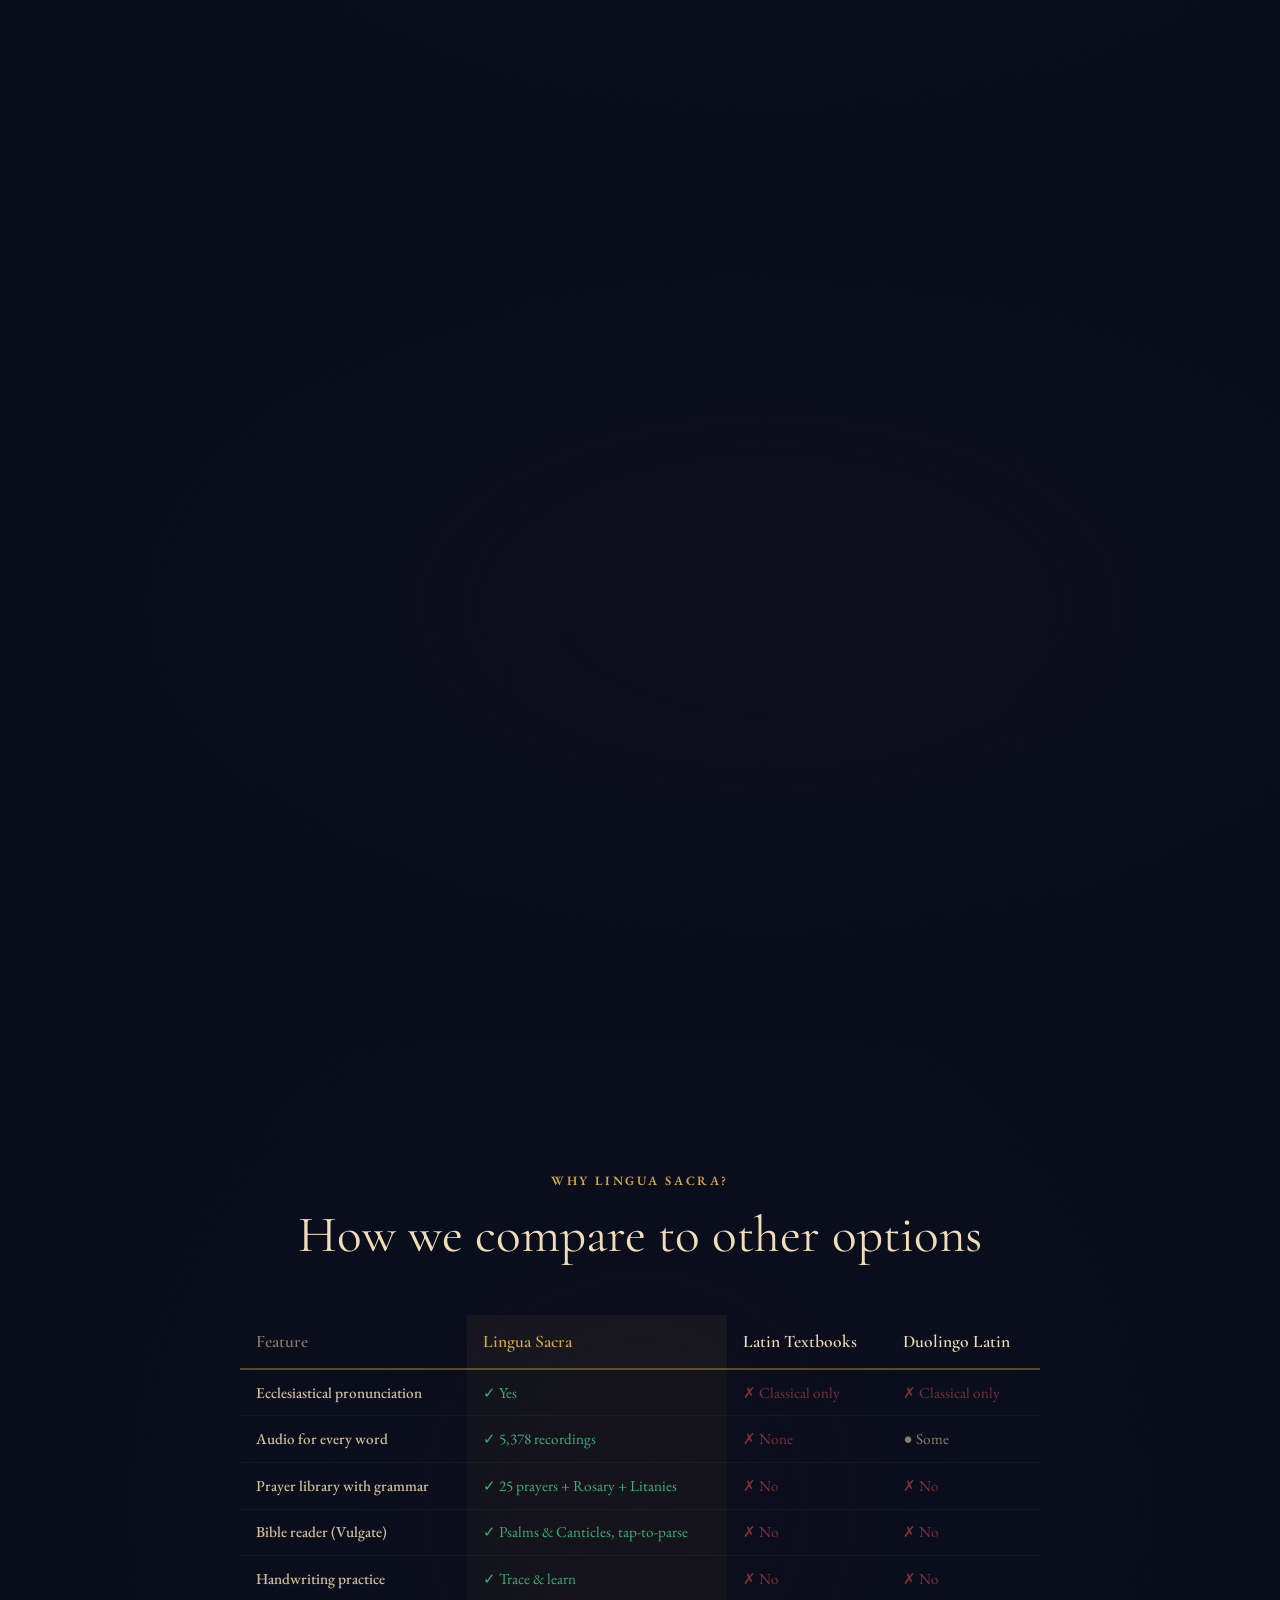
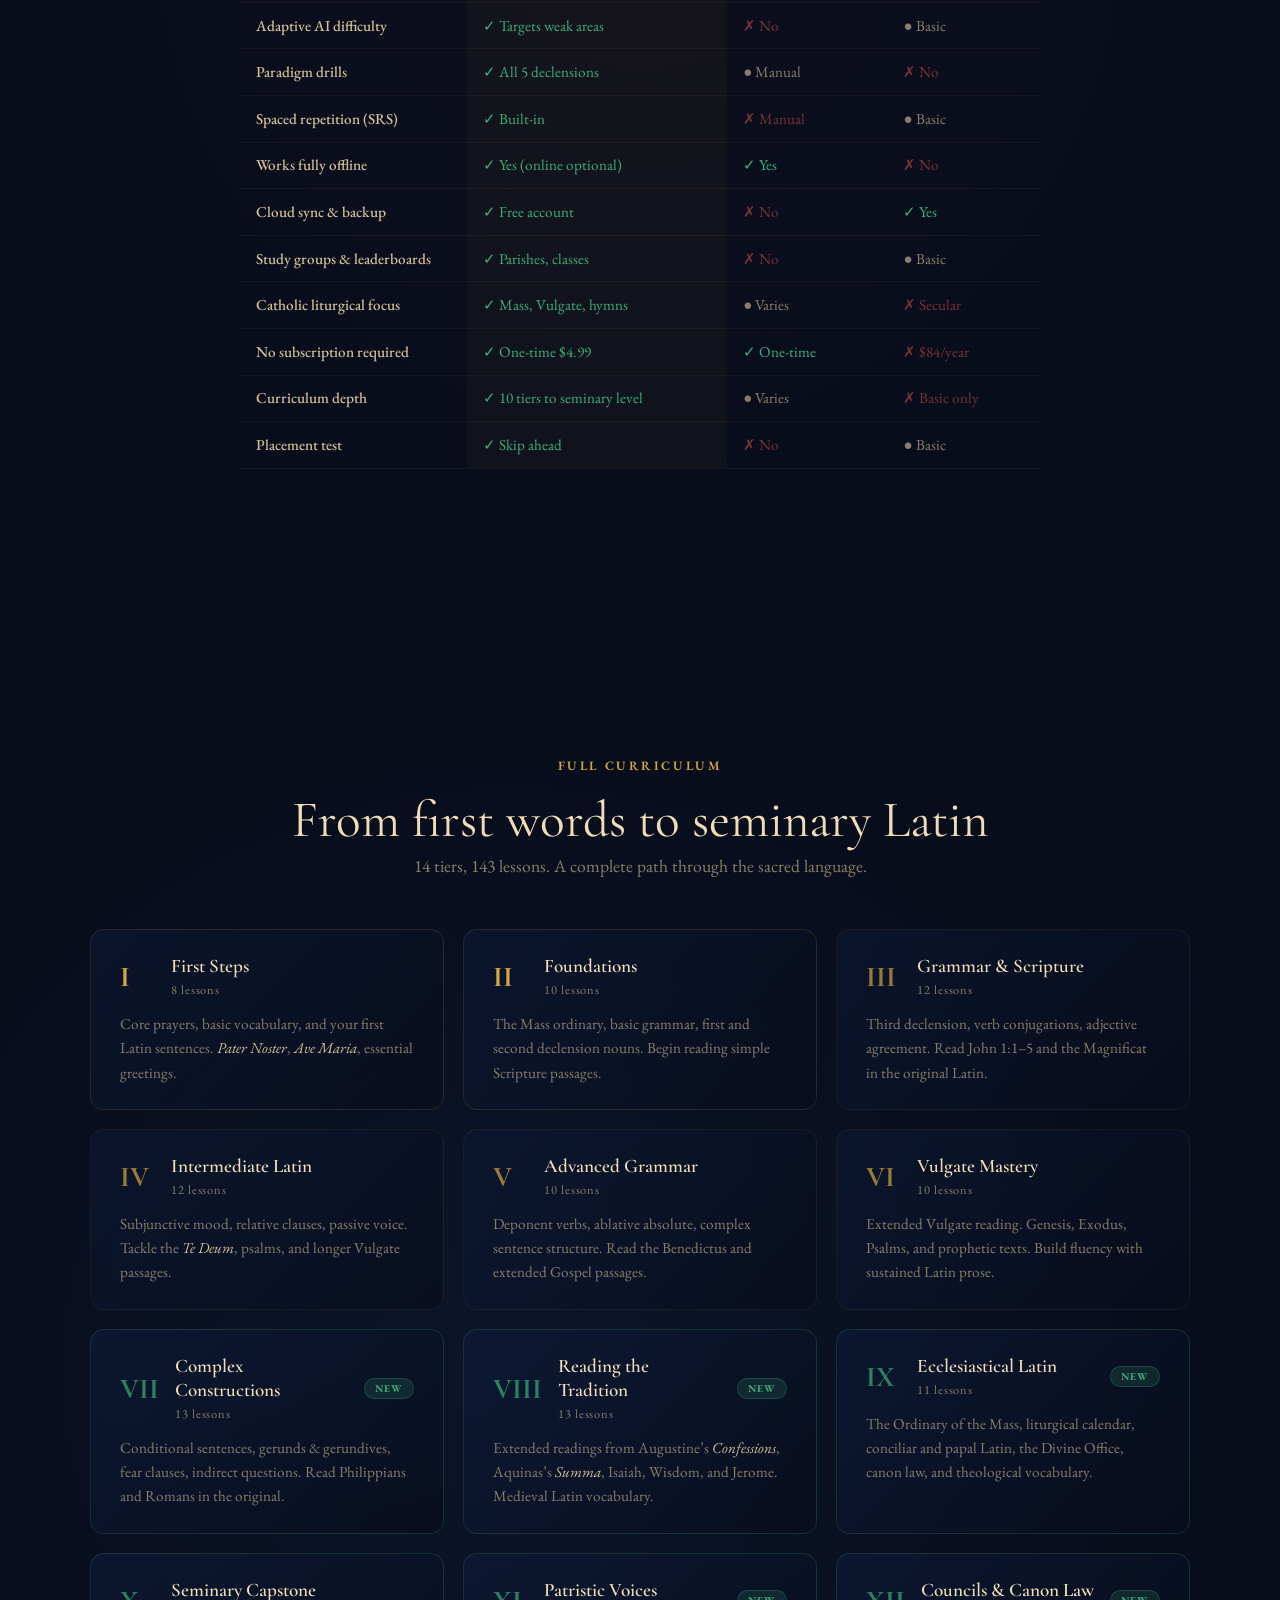
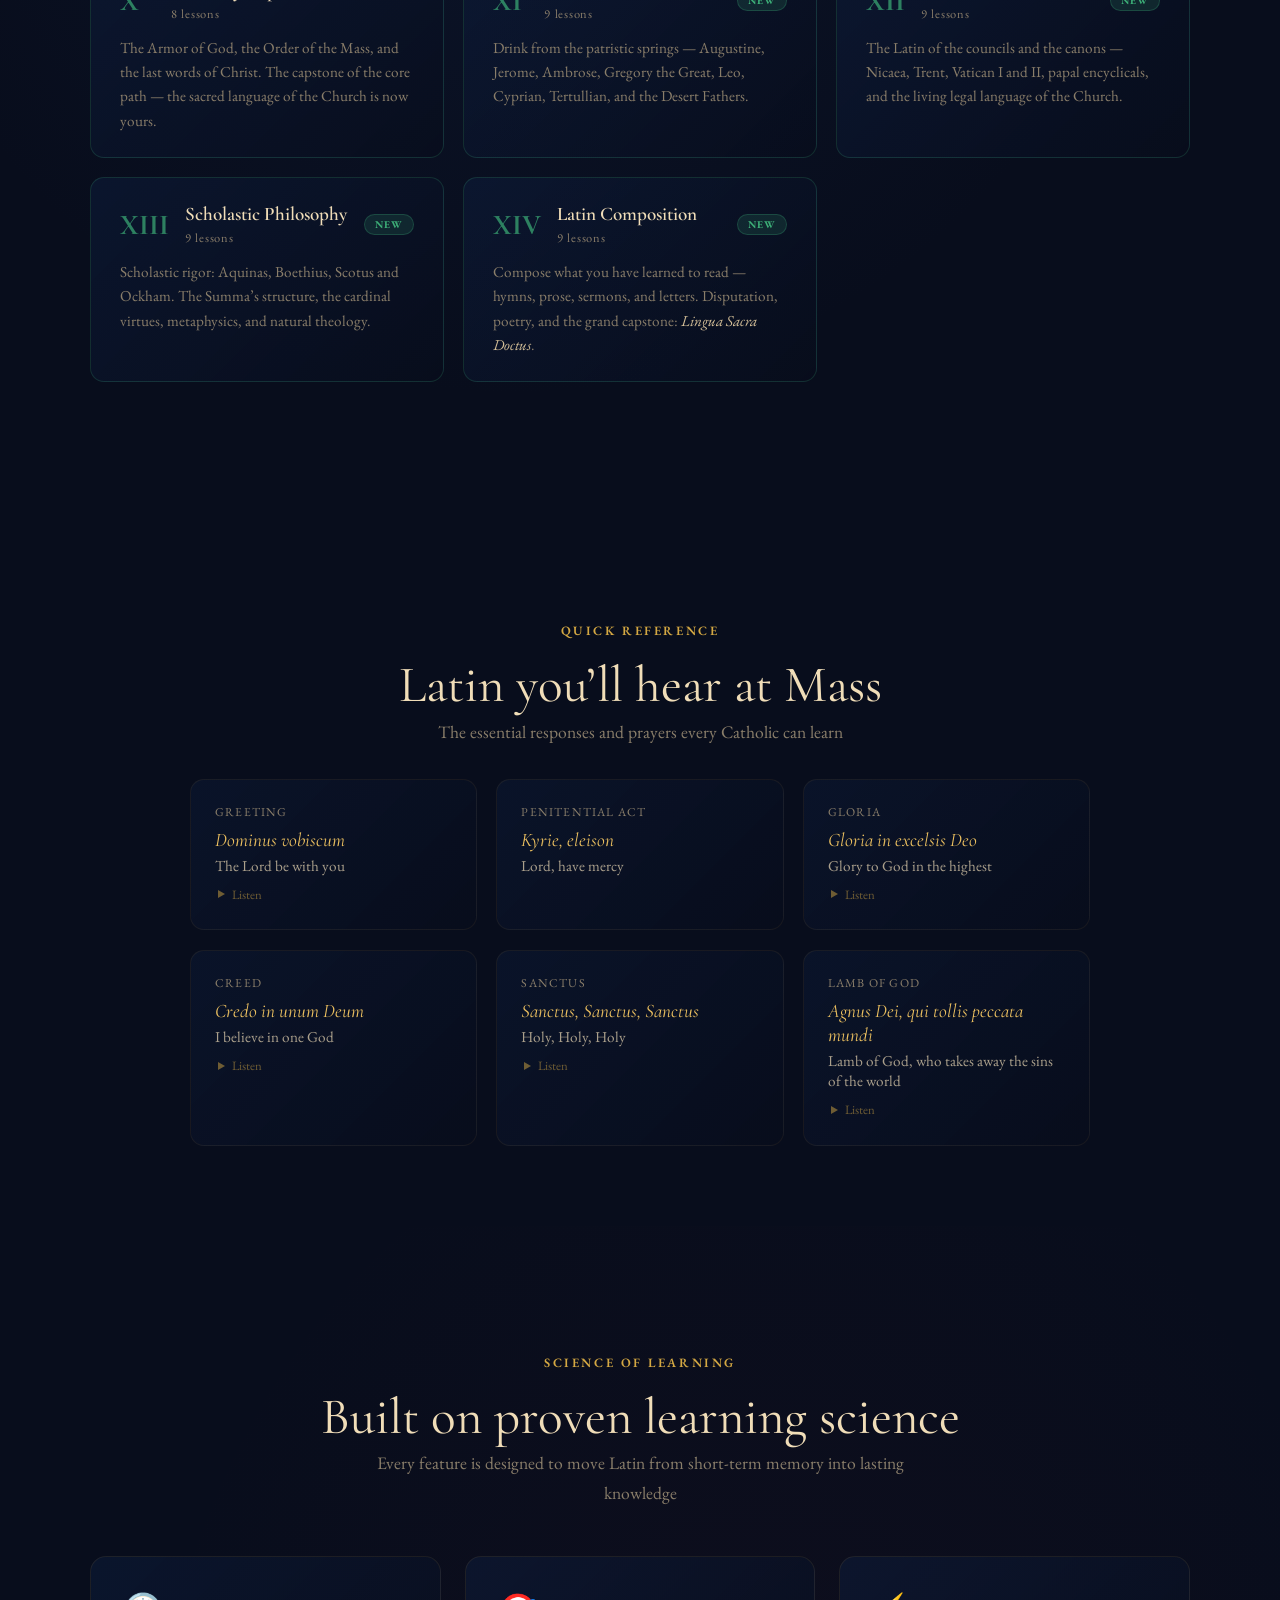
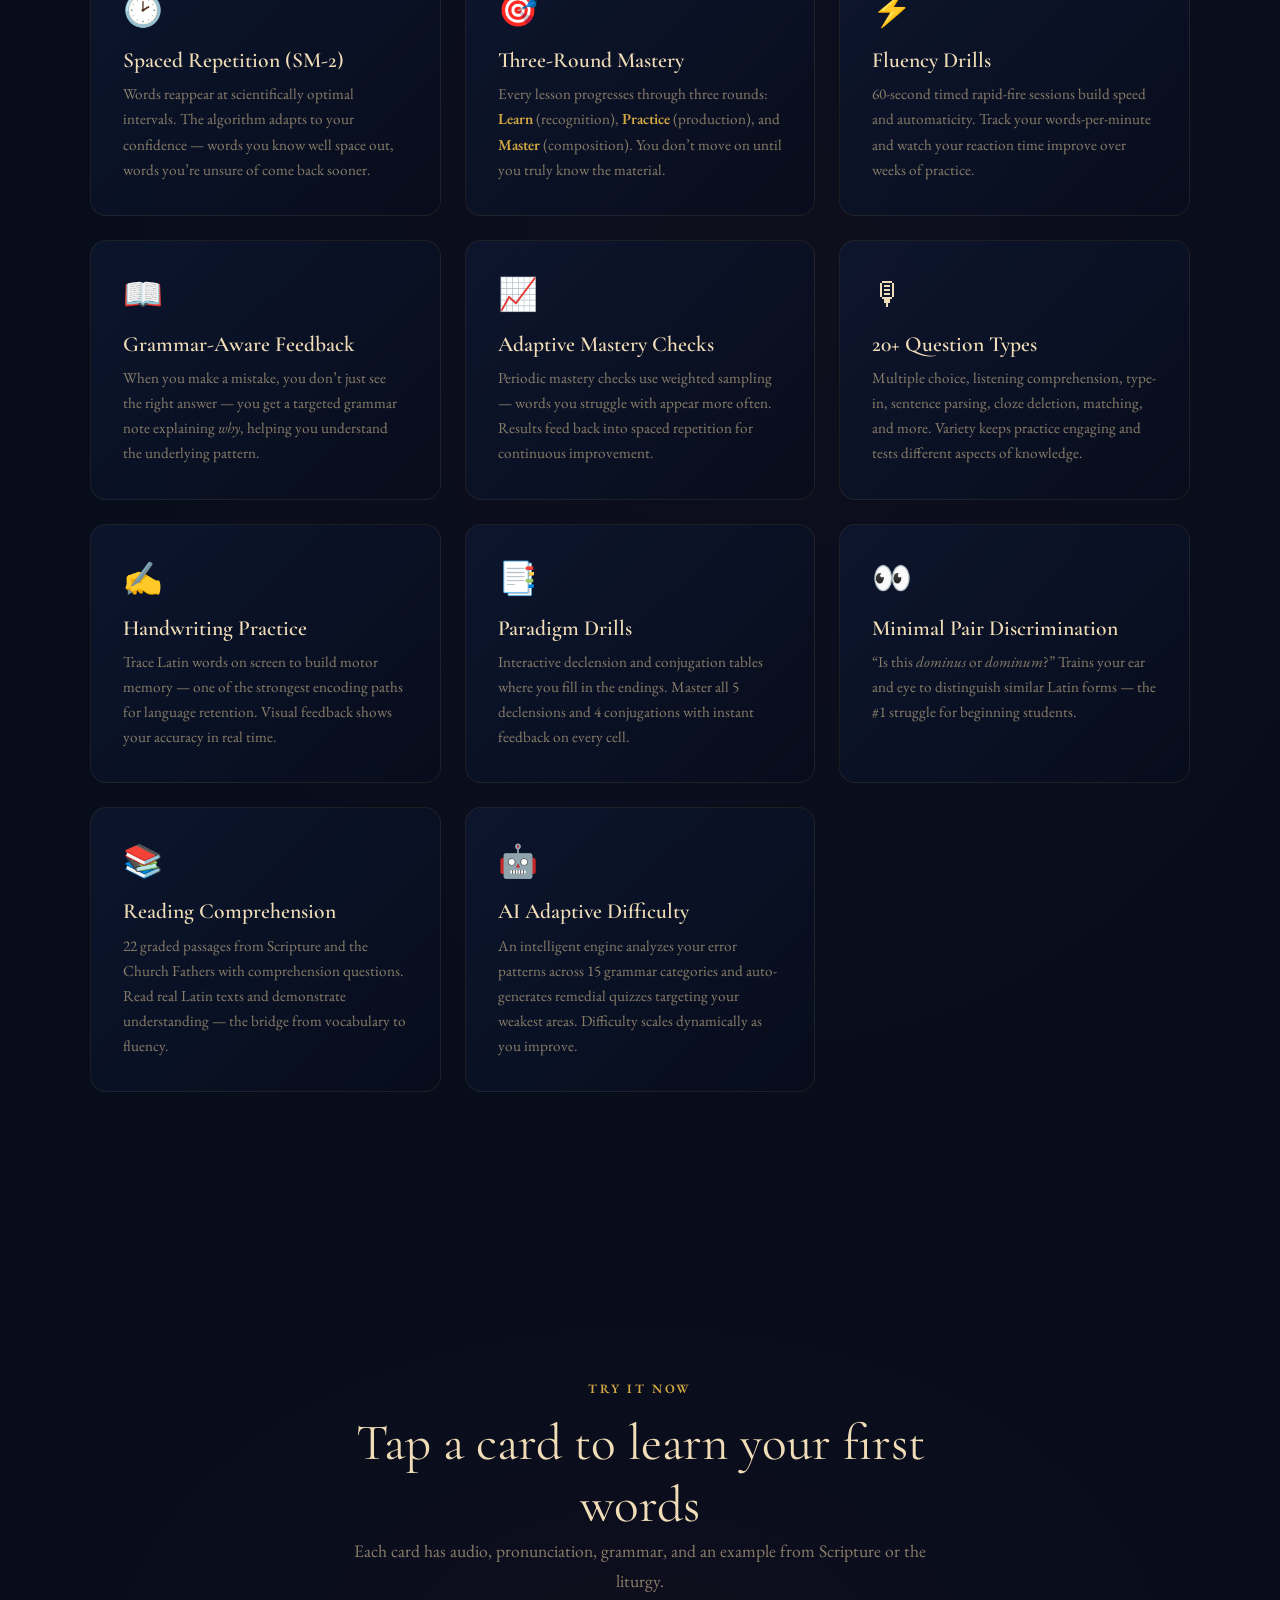
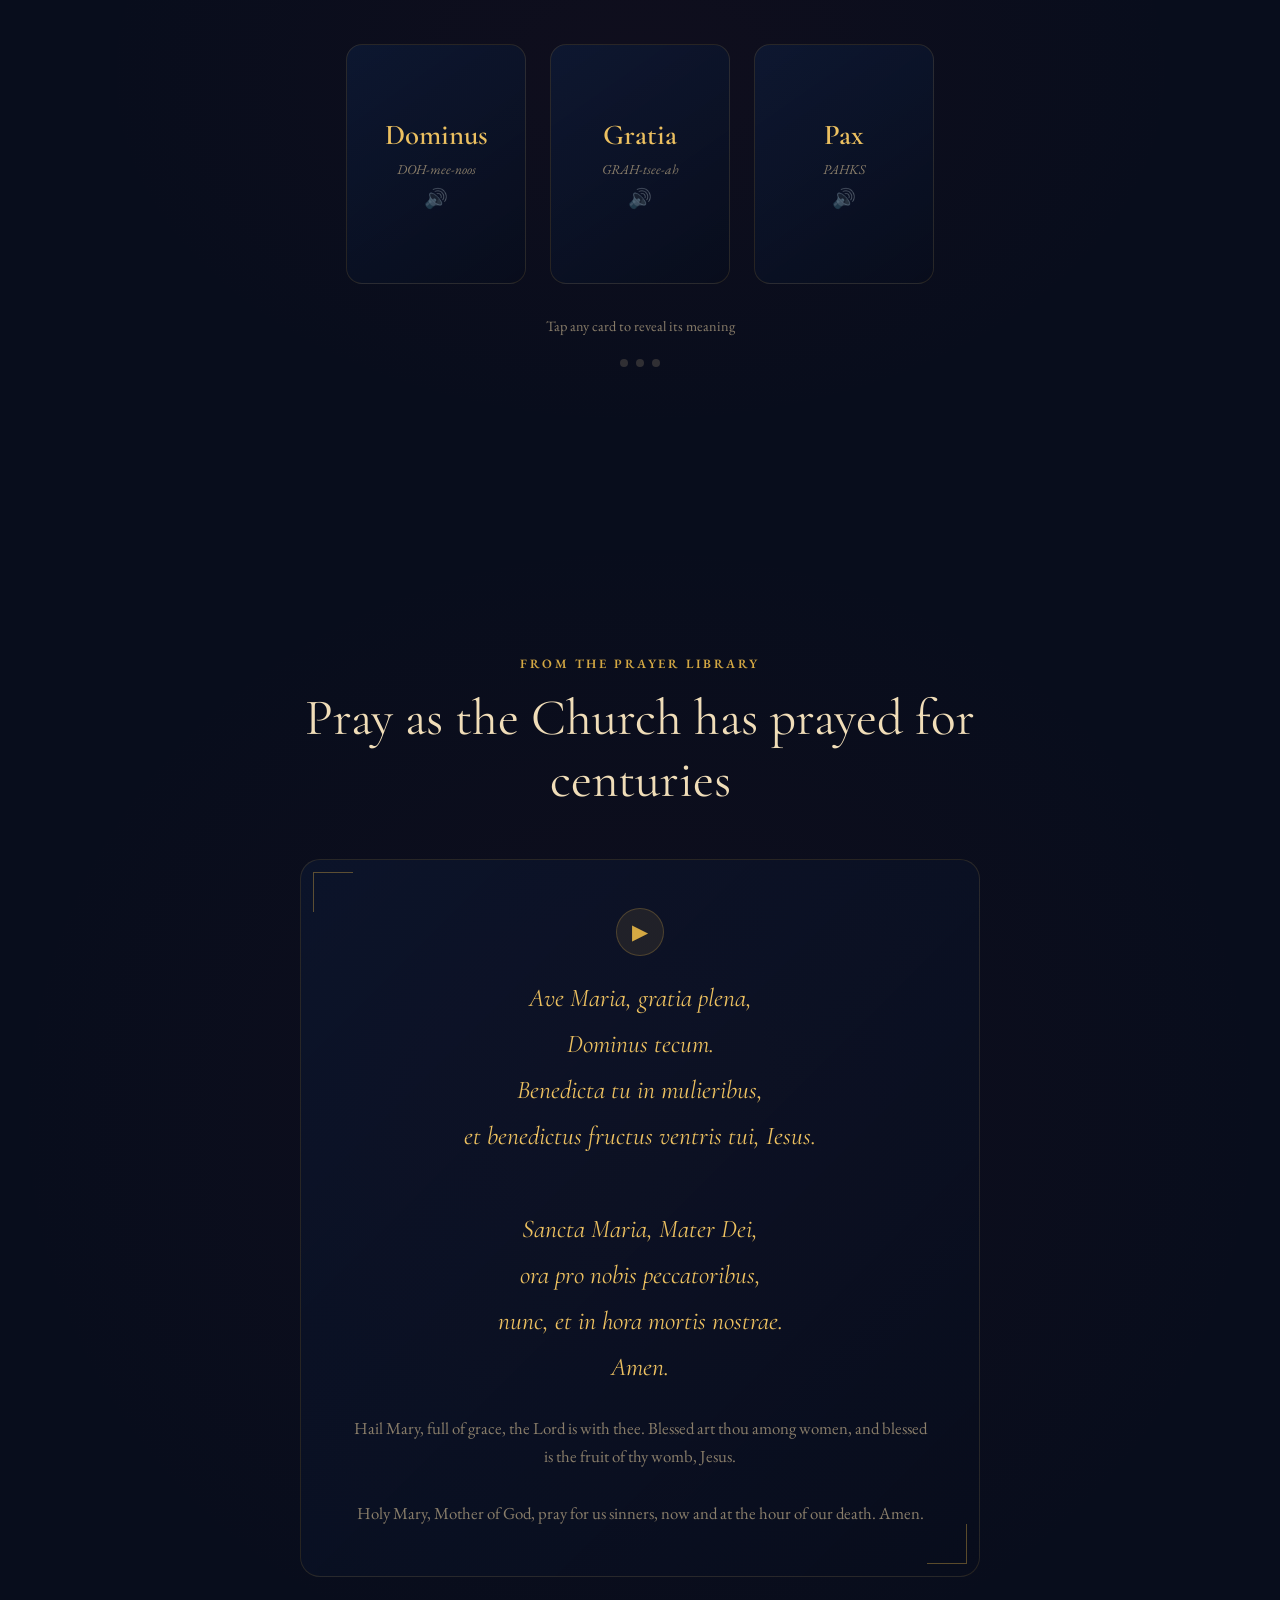
==== commit 6aebfedc: "fix(site): merge footer Contact/Feedback links into reliable scroll target Broken mailto: default ha" ====
--- a/index.html
+++ b/index.html
@@ -1914,7 +1914,7 @@
 <!-- FOOTER -->
 </main>
 <footer>
-  <p>Lingua Sacra &copy; 2026 &middot; <a href="blog/">Blog</a> &middot; <a href="privacy.html">Privacy Policy</a> &middot; <a href="terms.html">Terms of Service</a> &middot; <a href="#feedback">Feedback</a> &middot; <a href="mailto:applinguasacra@gmail.com">Contact</a></p>
+  <p>Lingua Sacra &copy; 2026 &middot; <a href="blog/">Blog</a> &middot; <a href="privacy.html">Privacy Policy</a> &middot; <a href="terms.html">Terms of Service</a> &middot; <a href="#feedback">Contact &amp; Feedback</a></p>
   <p style="margin-top:.5rem;font-style:italic;opacity:.5;font-size:.85rem">Disce Latinam. Ad maiorem Dei gloriam.</p>
 </footer>
 
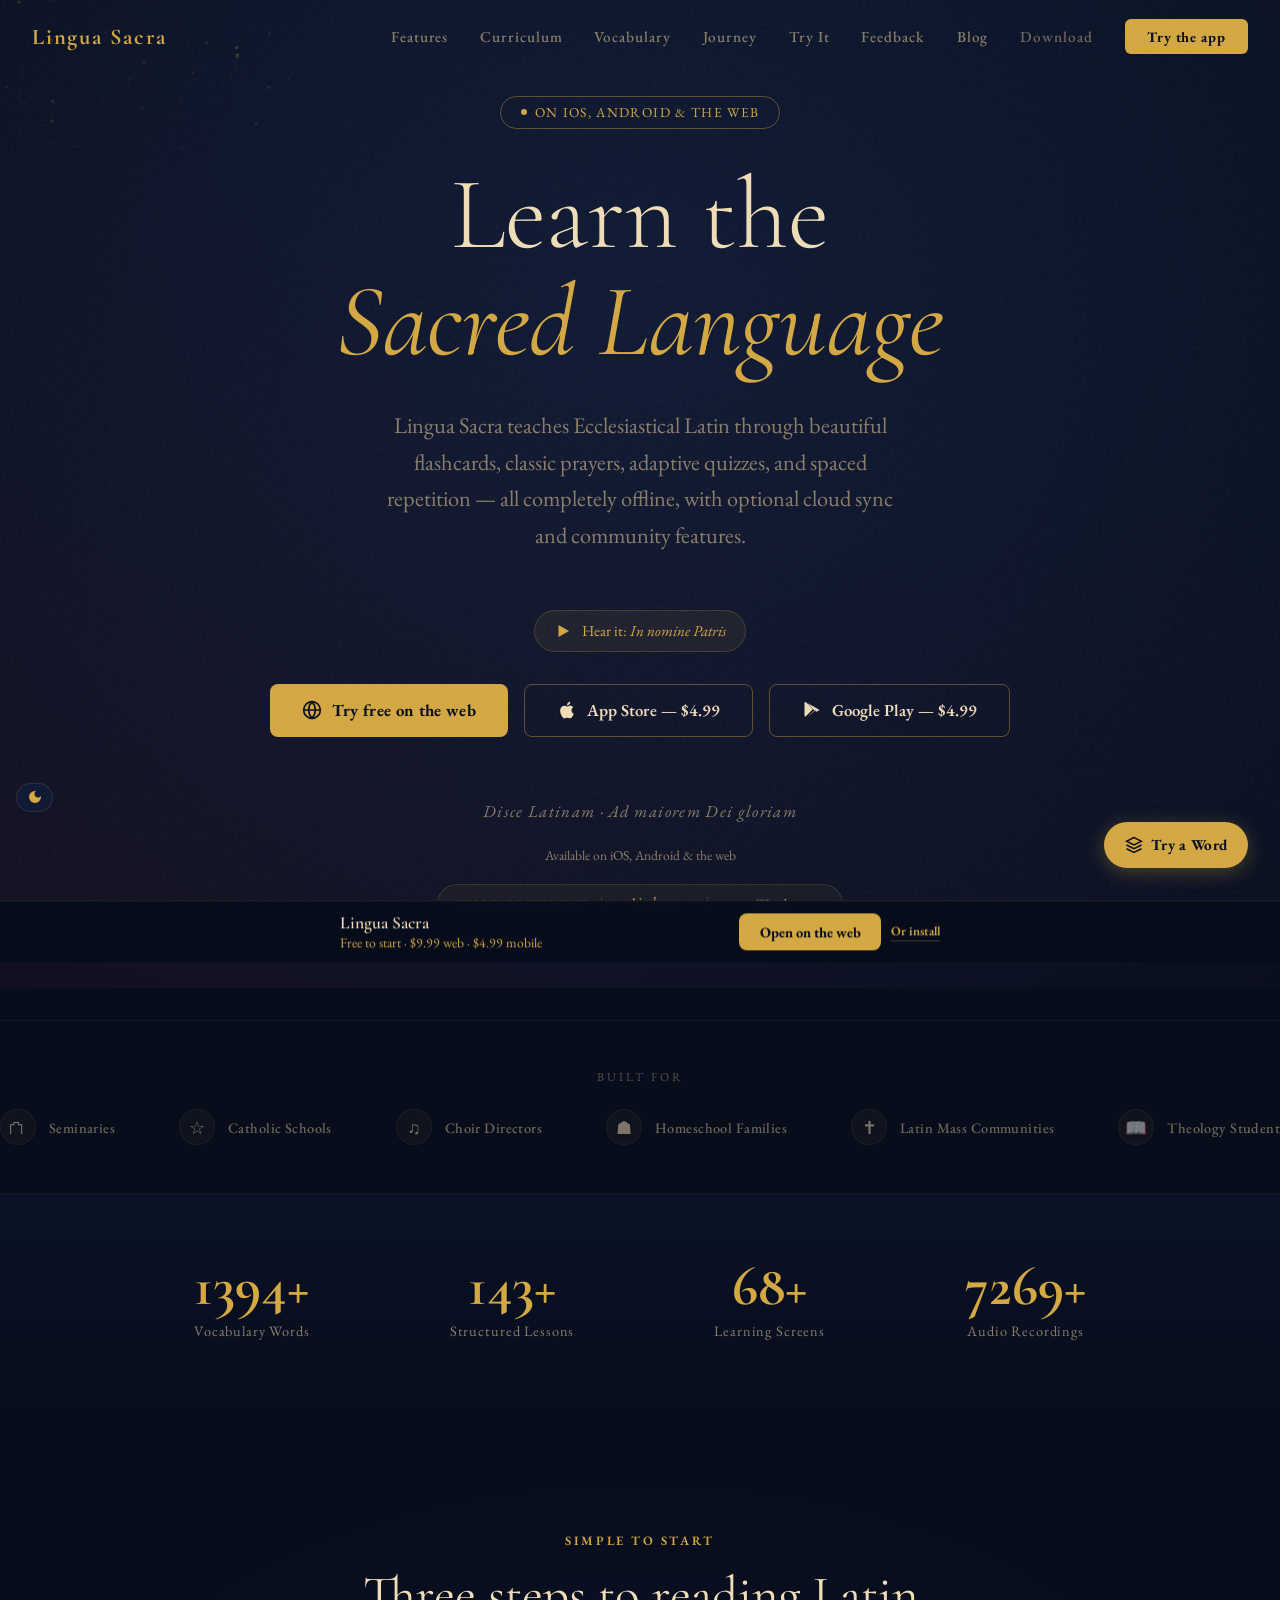
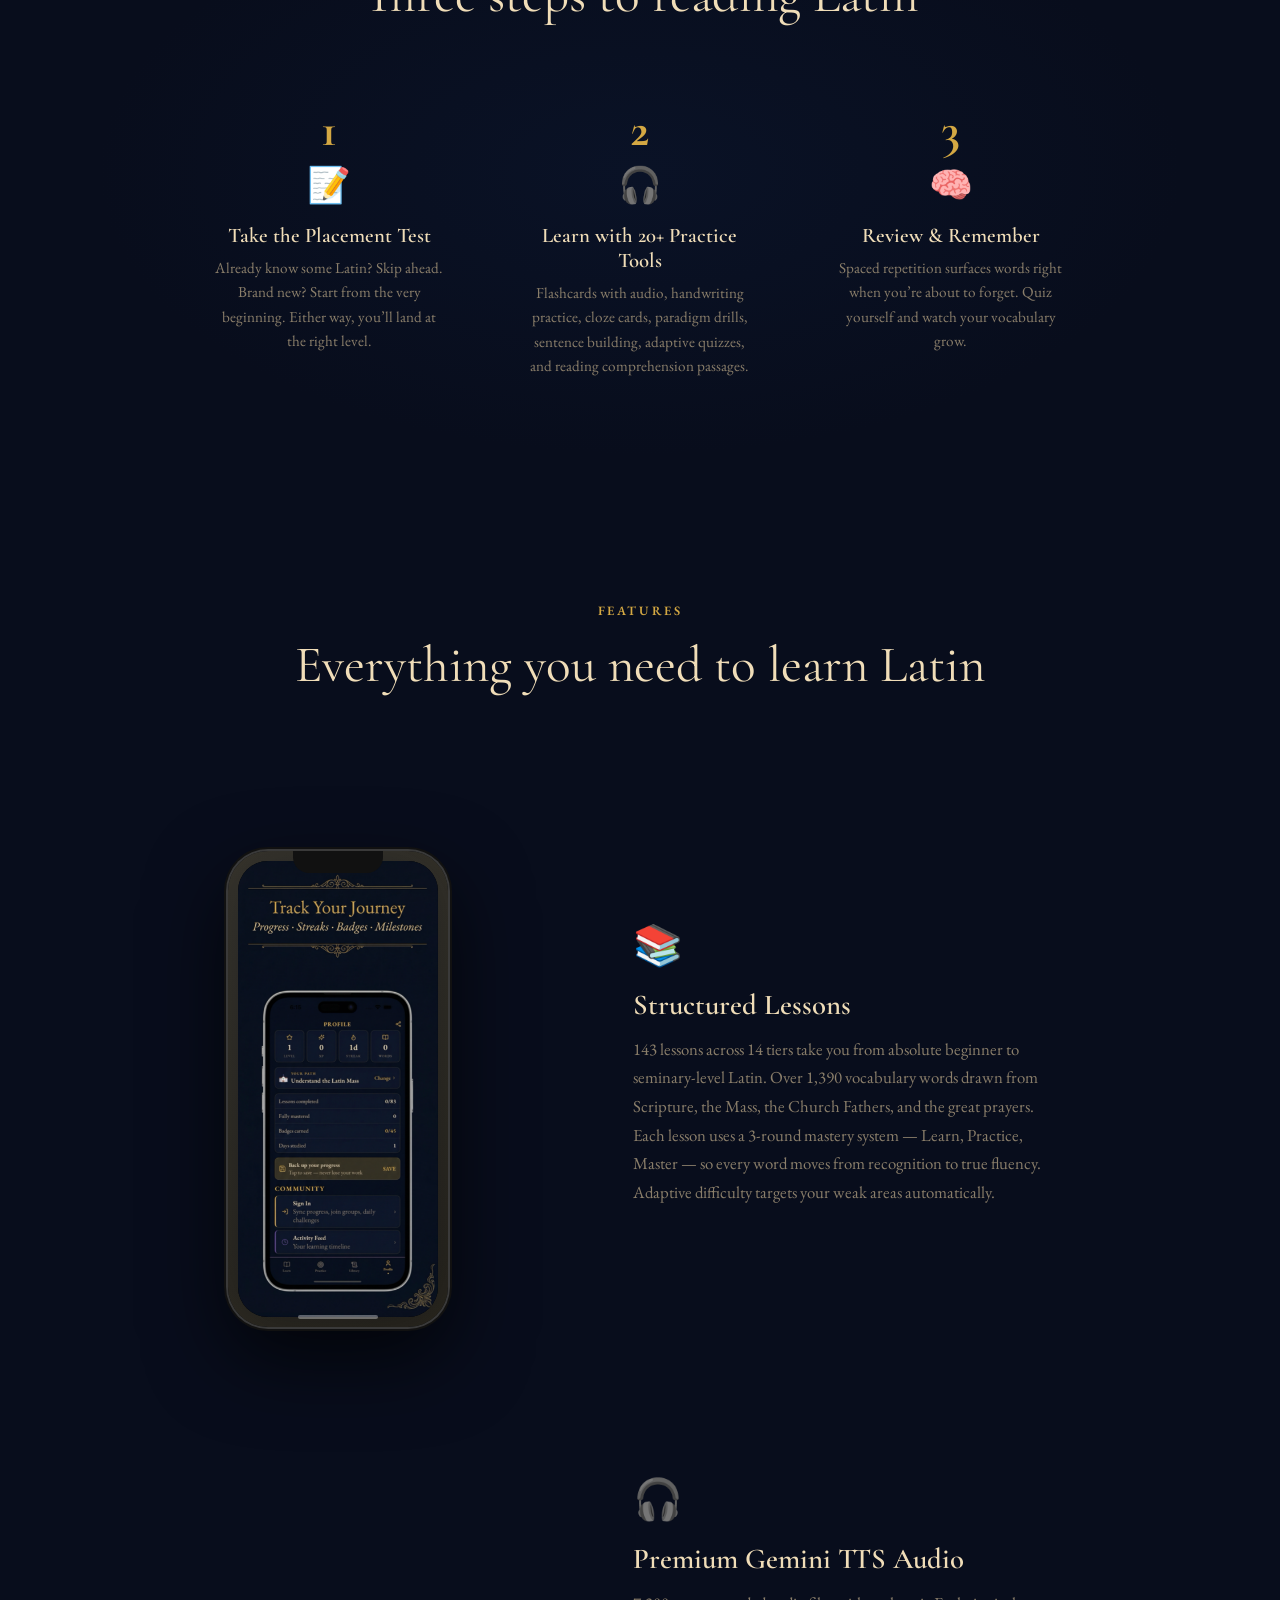
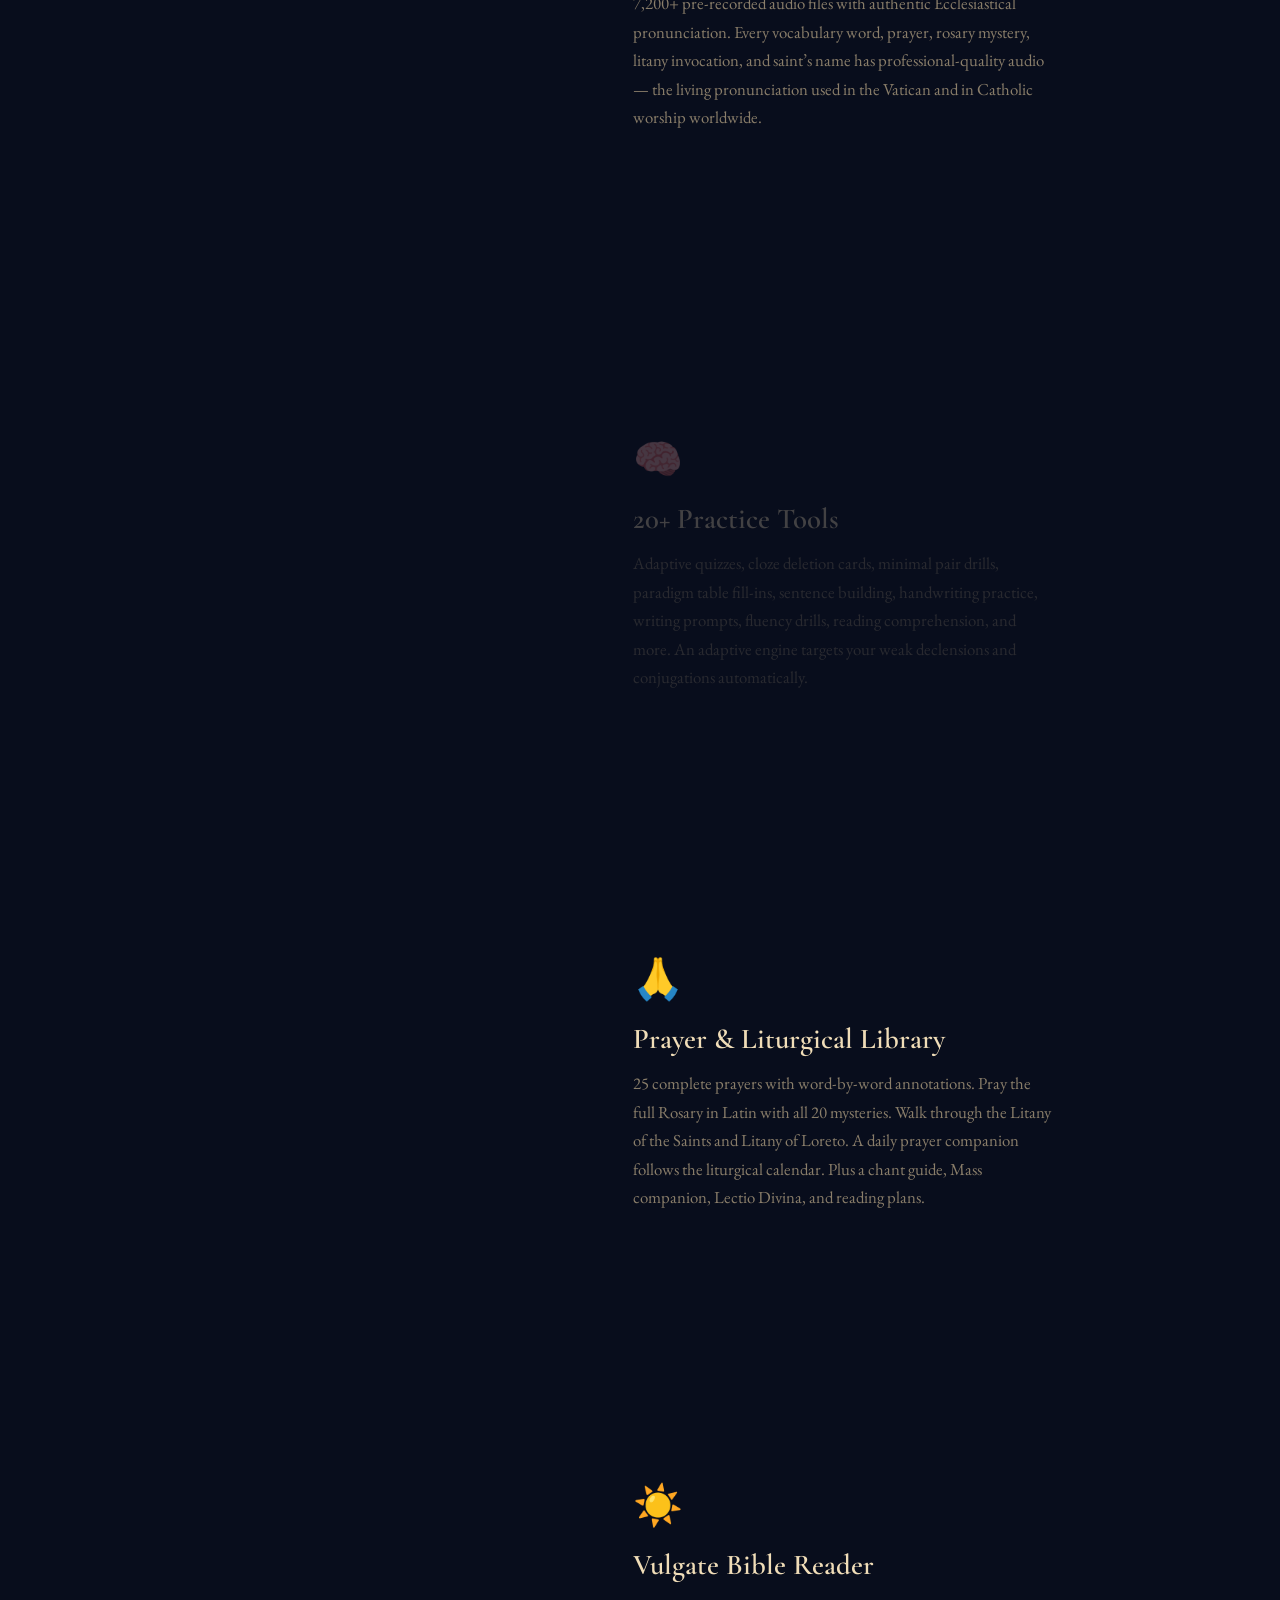
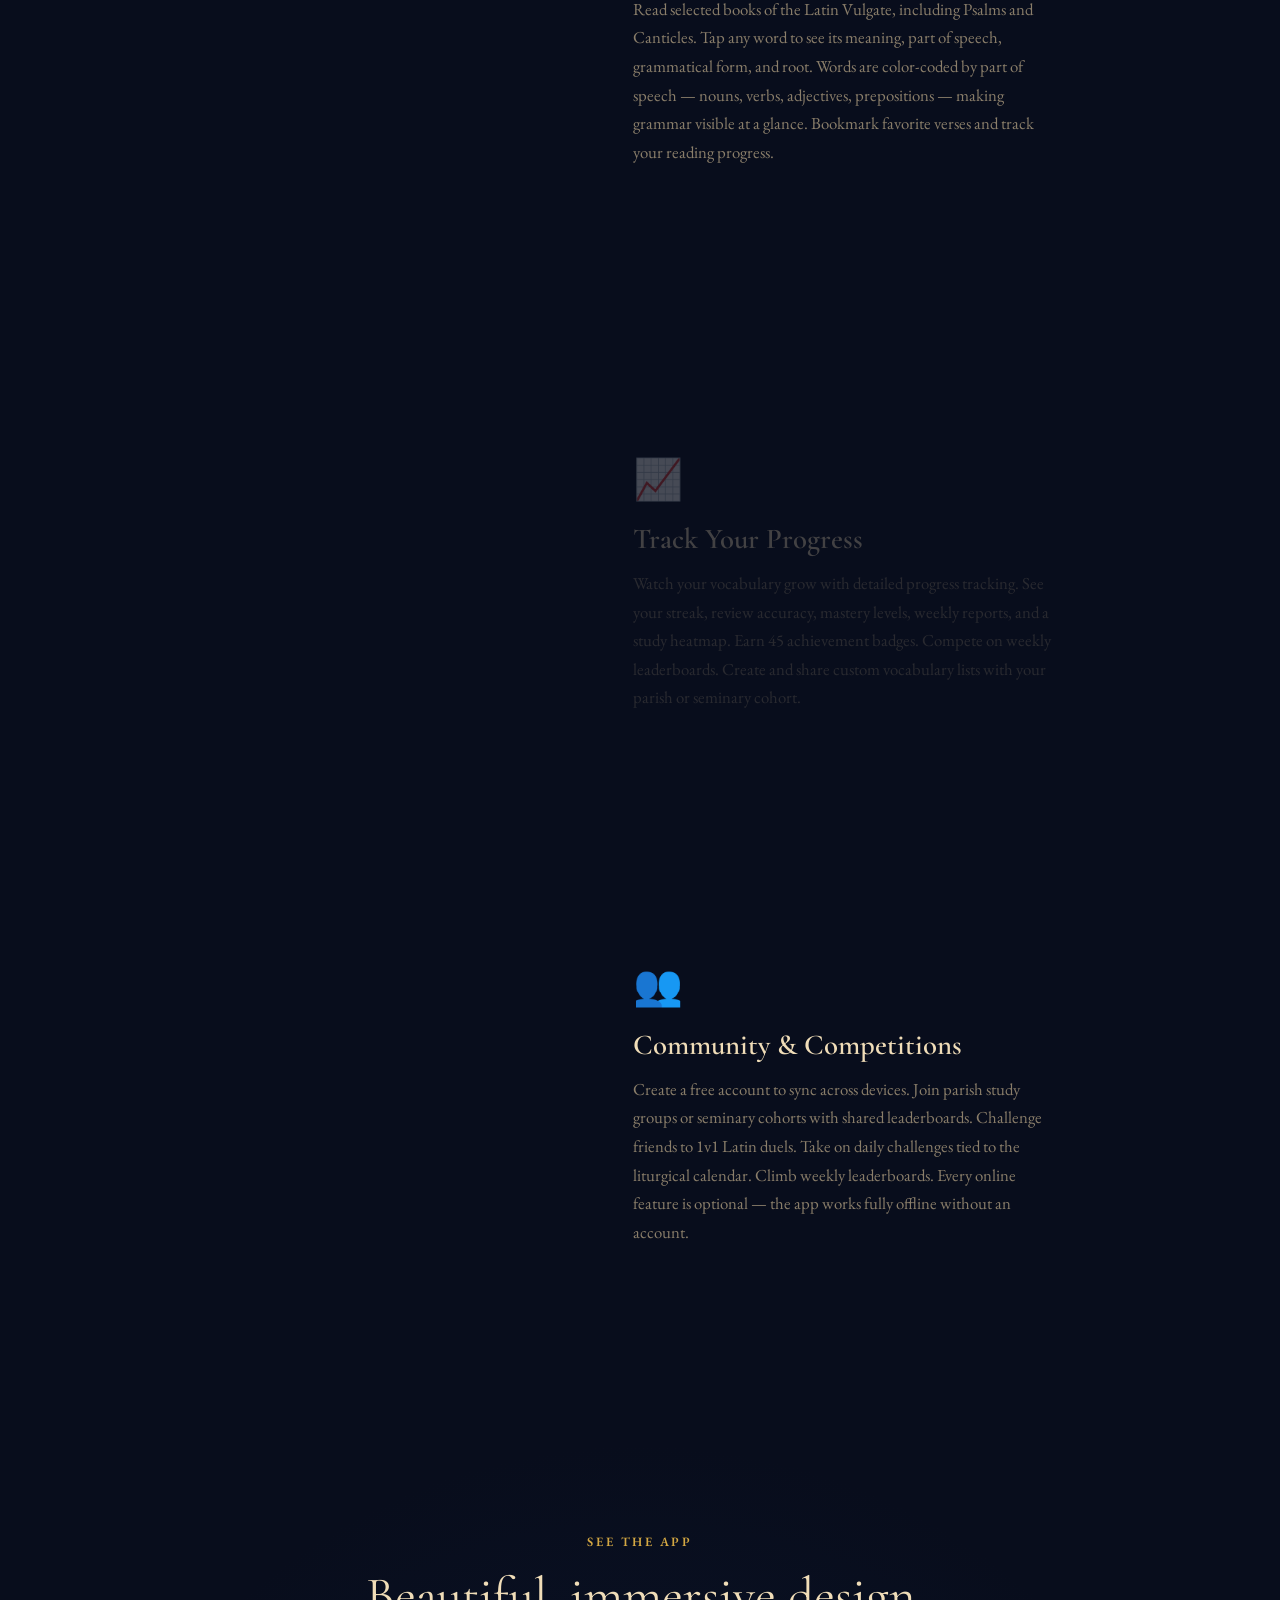
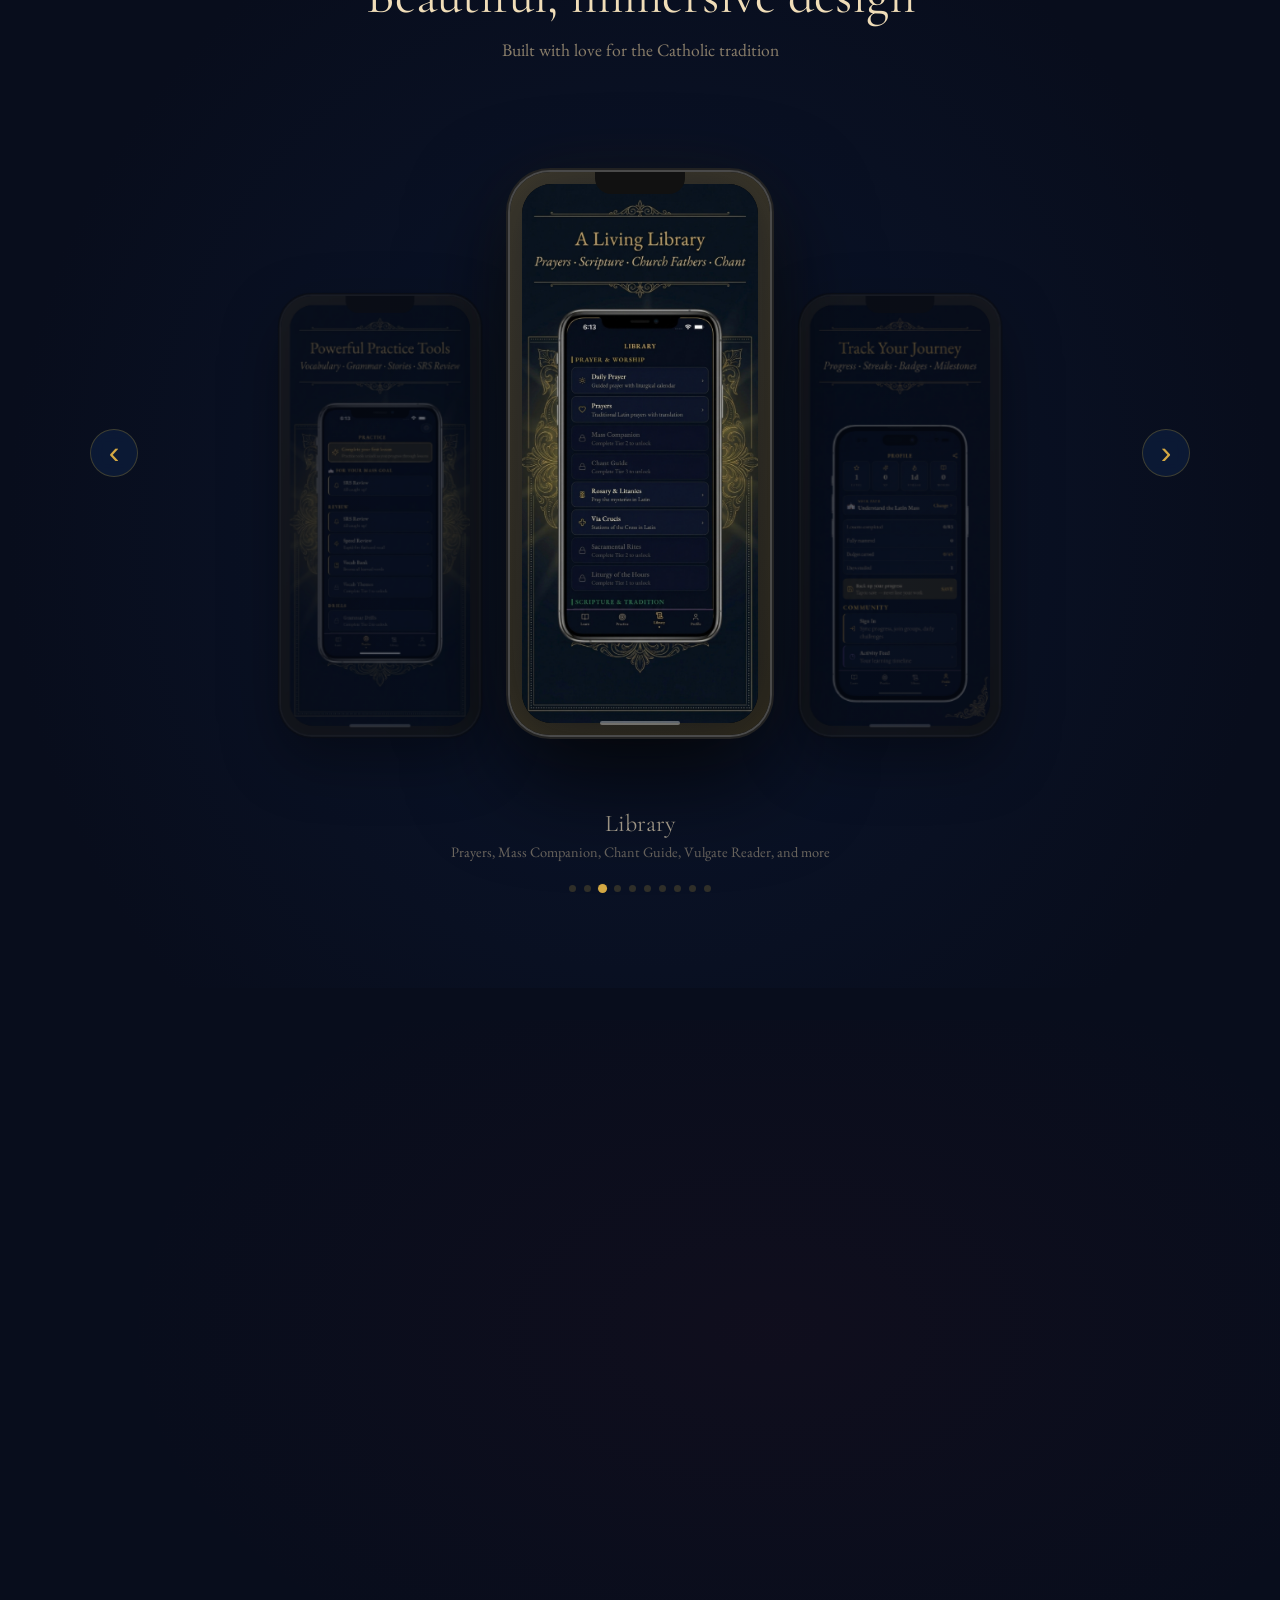
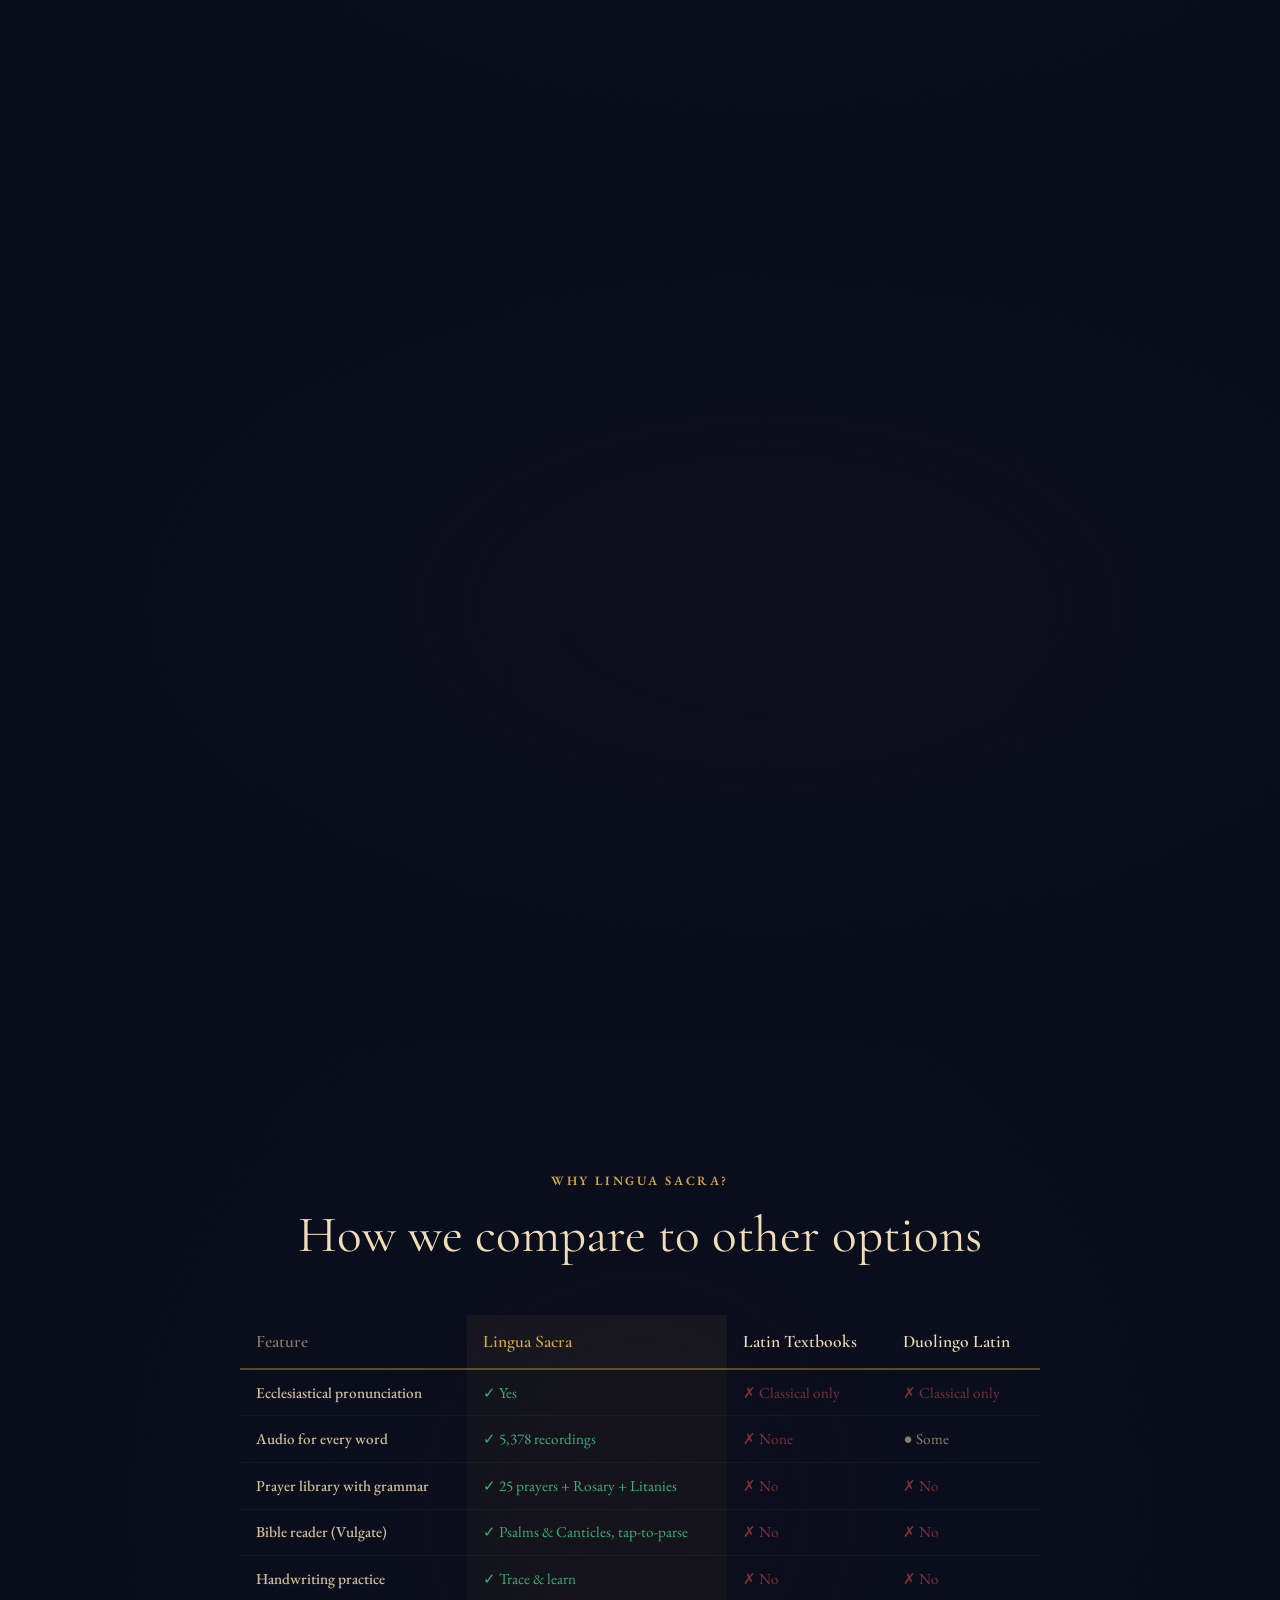
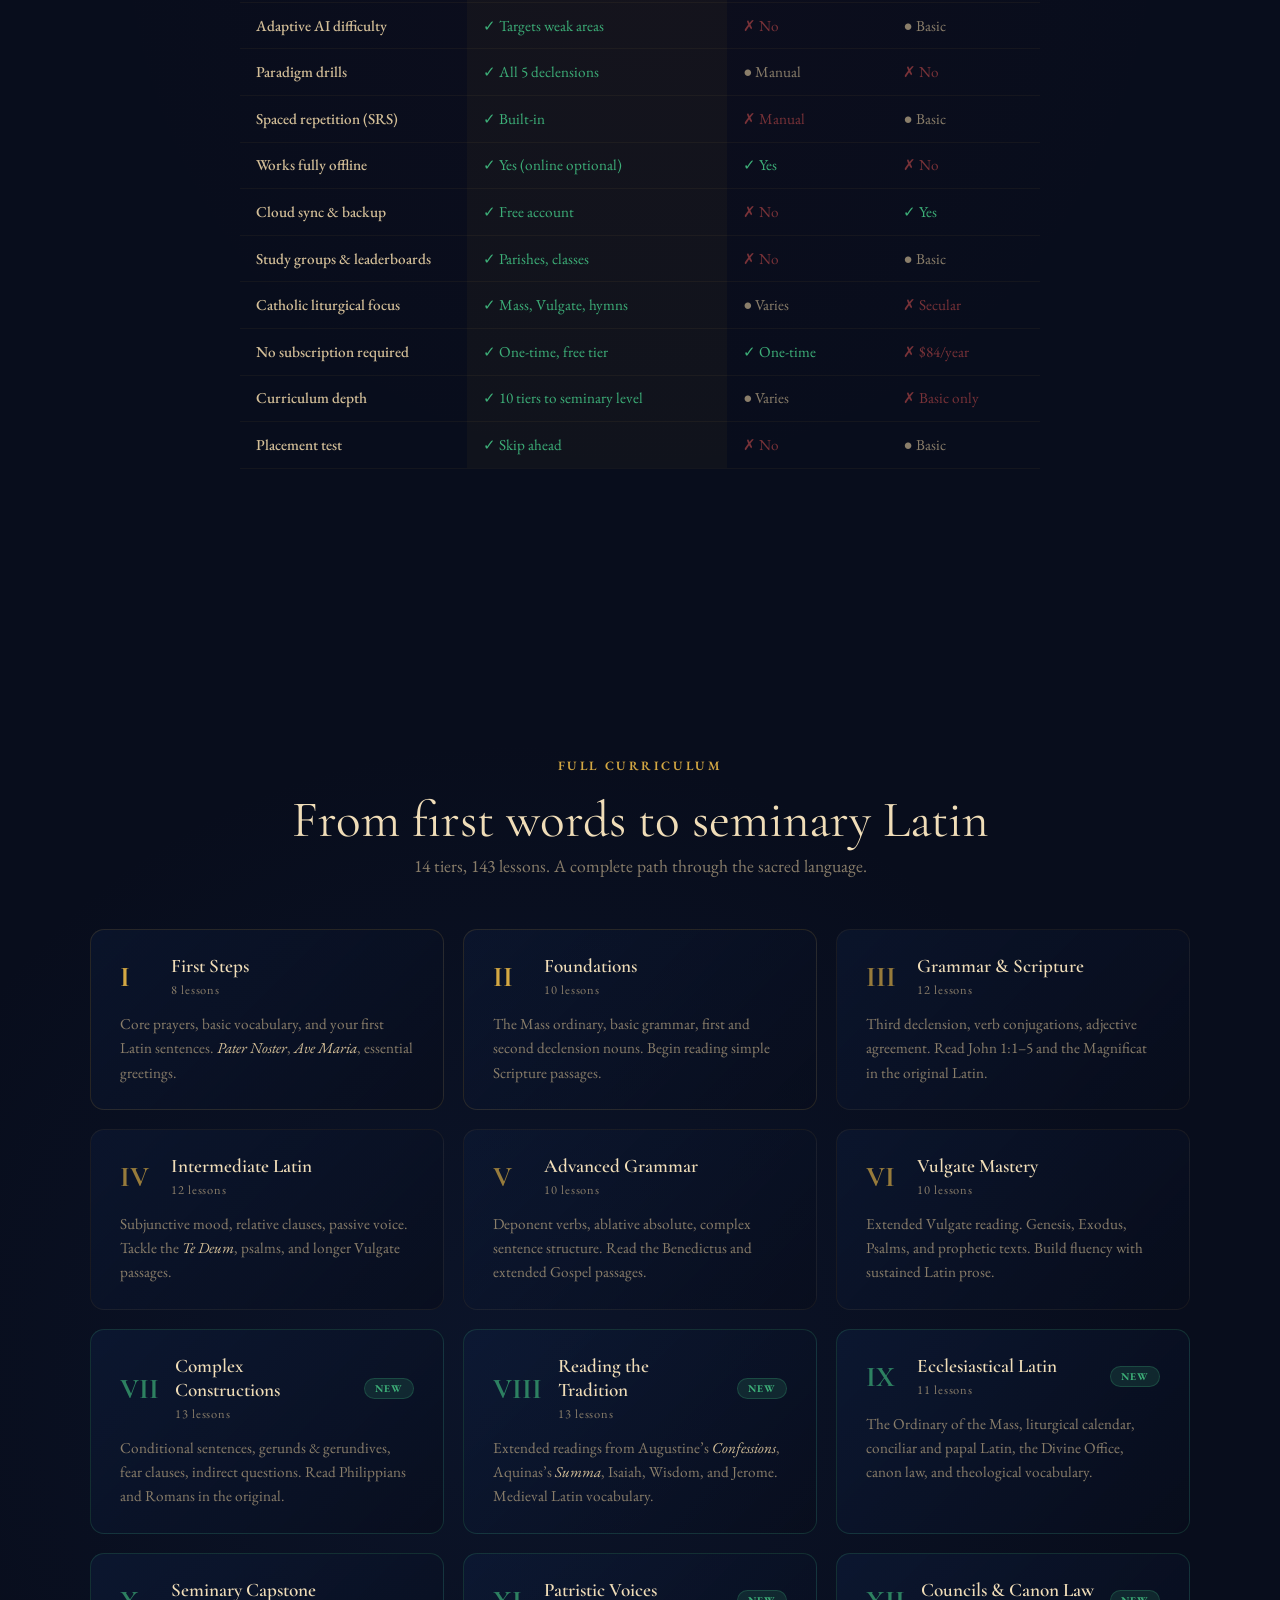
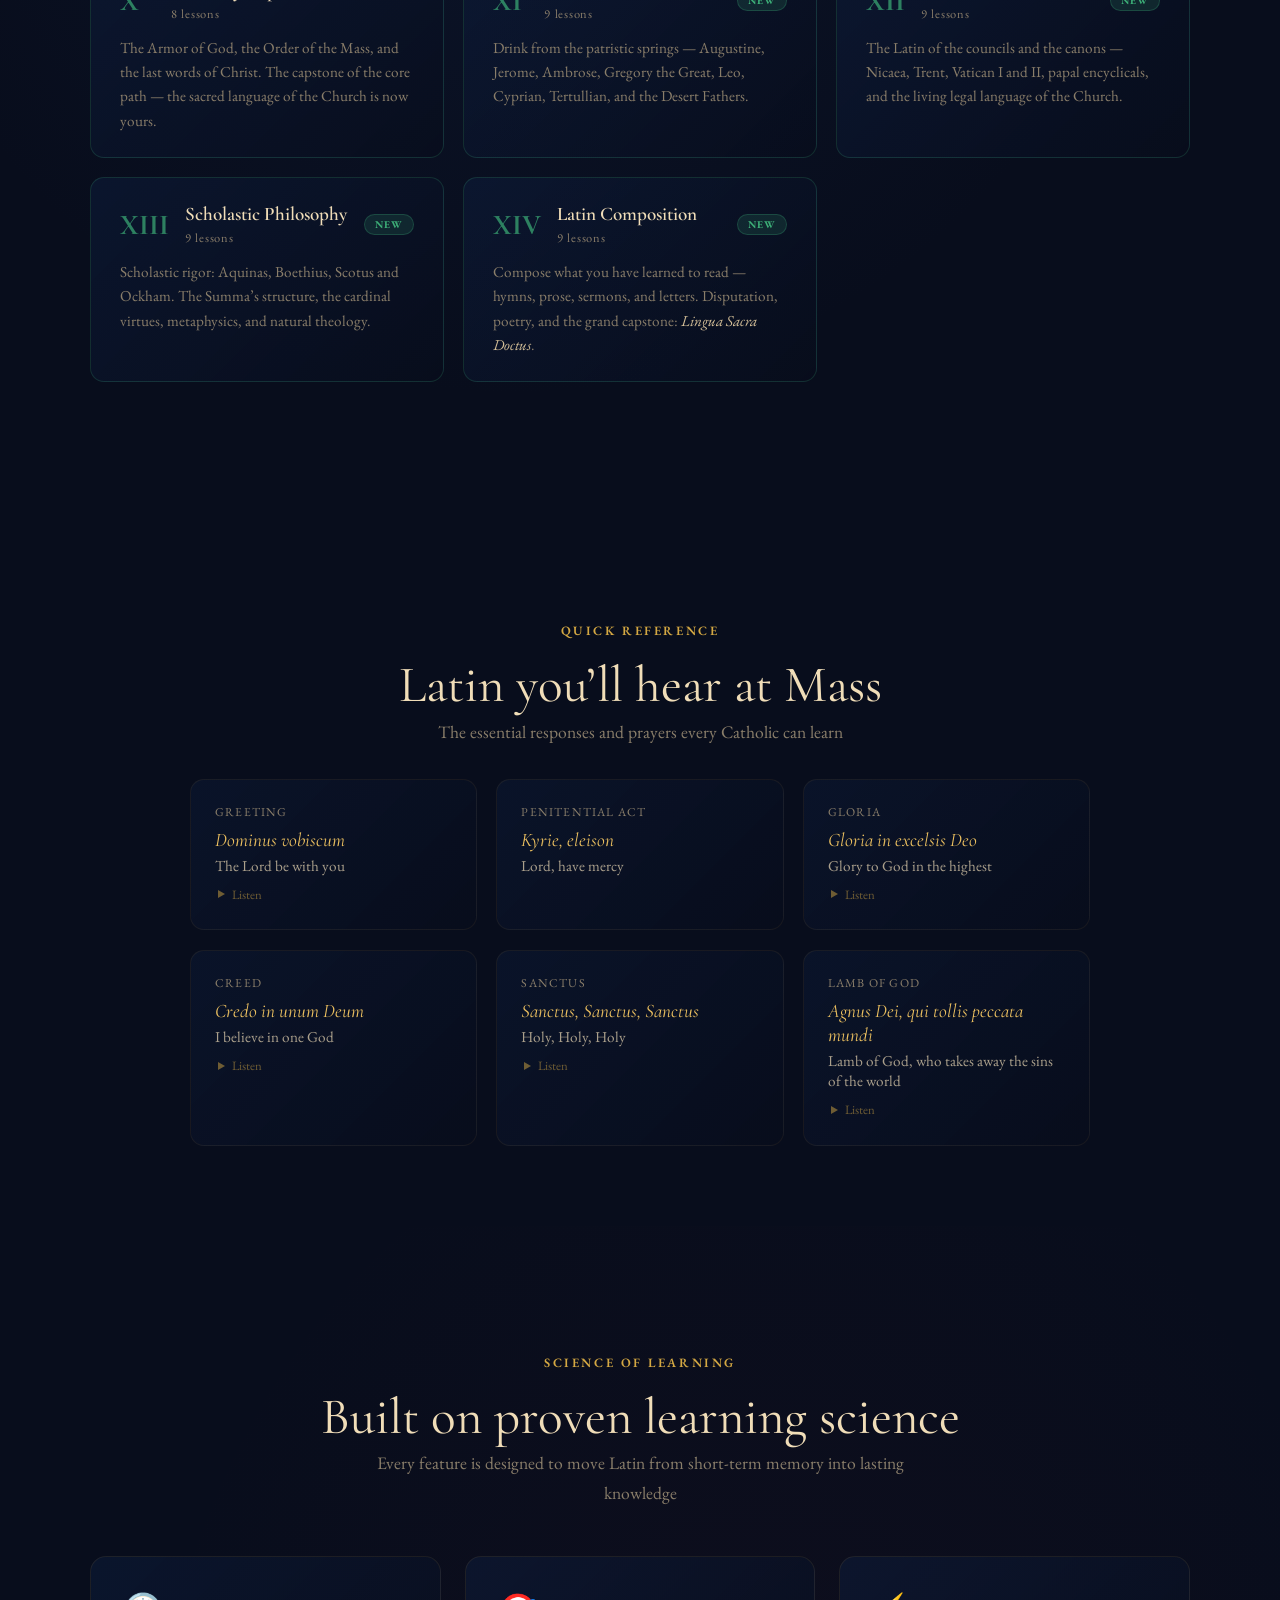
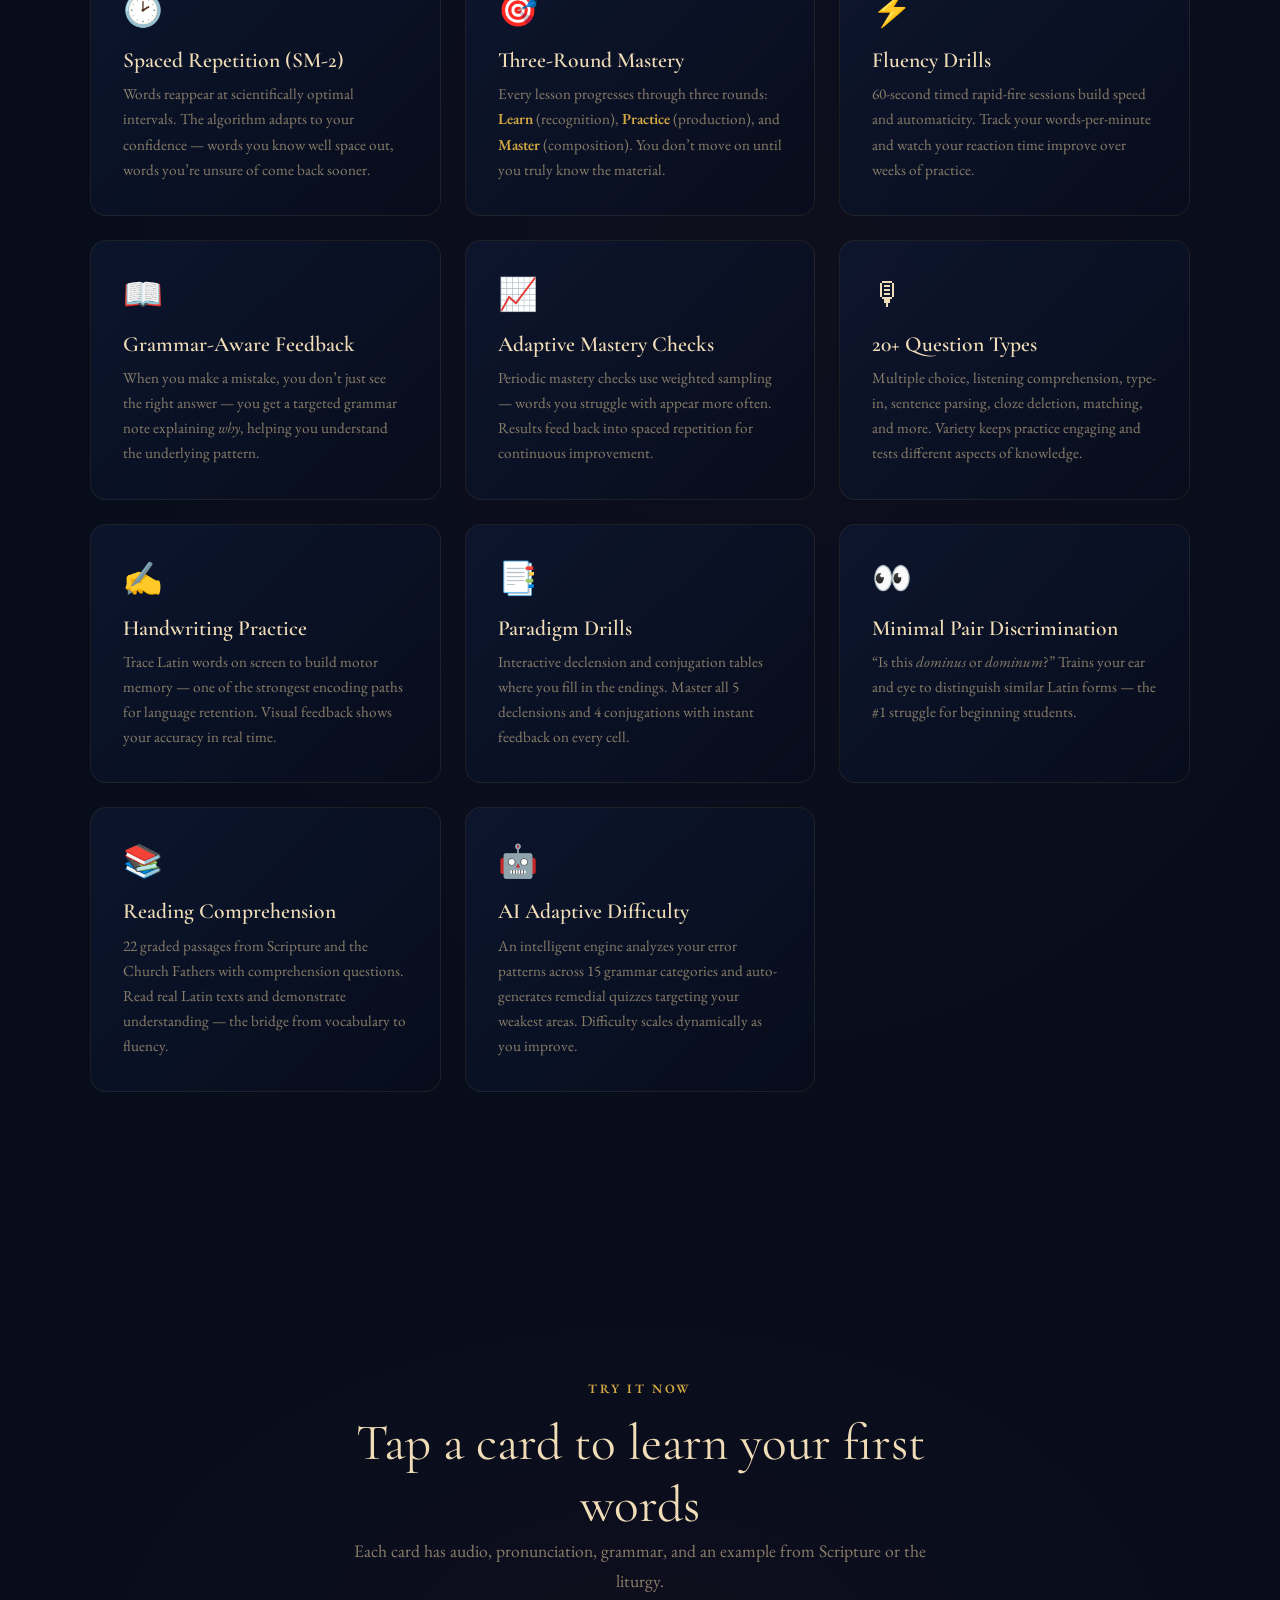
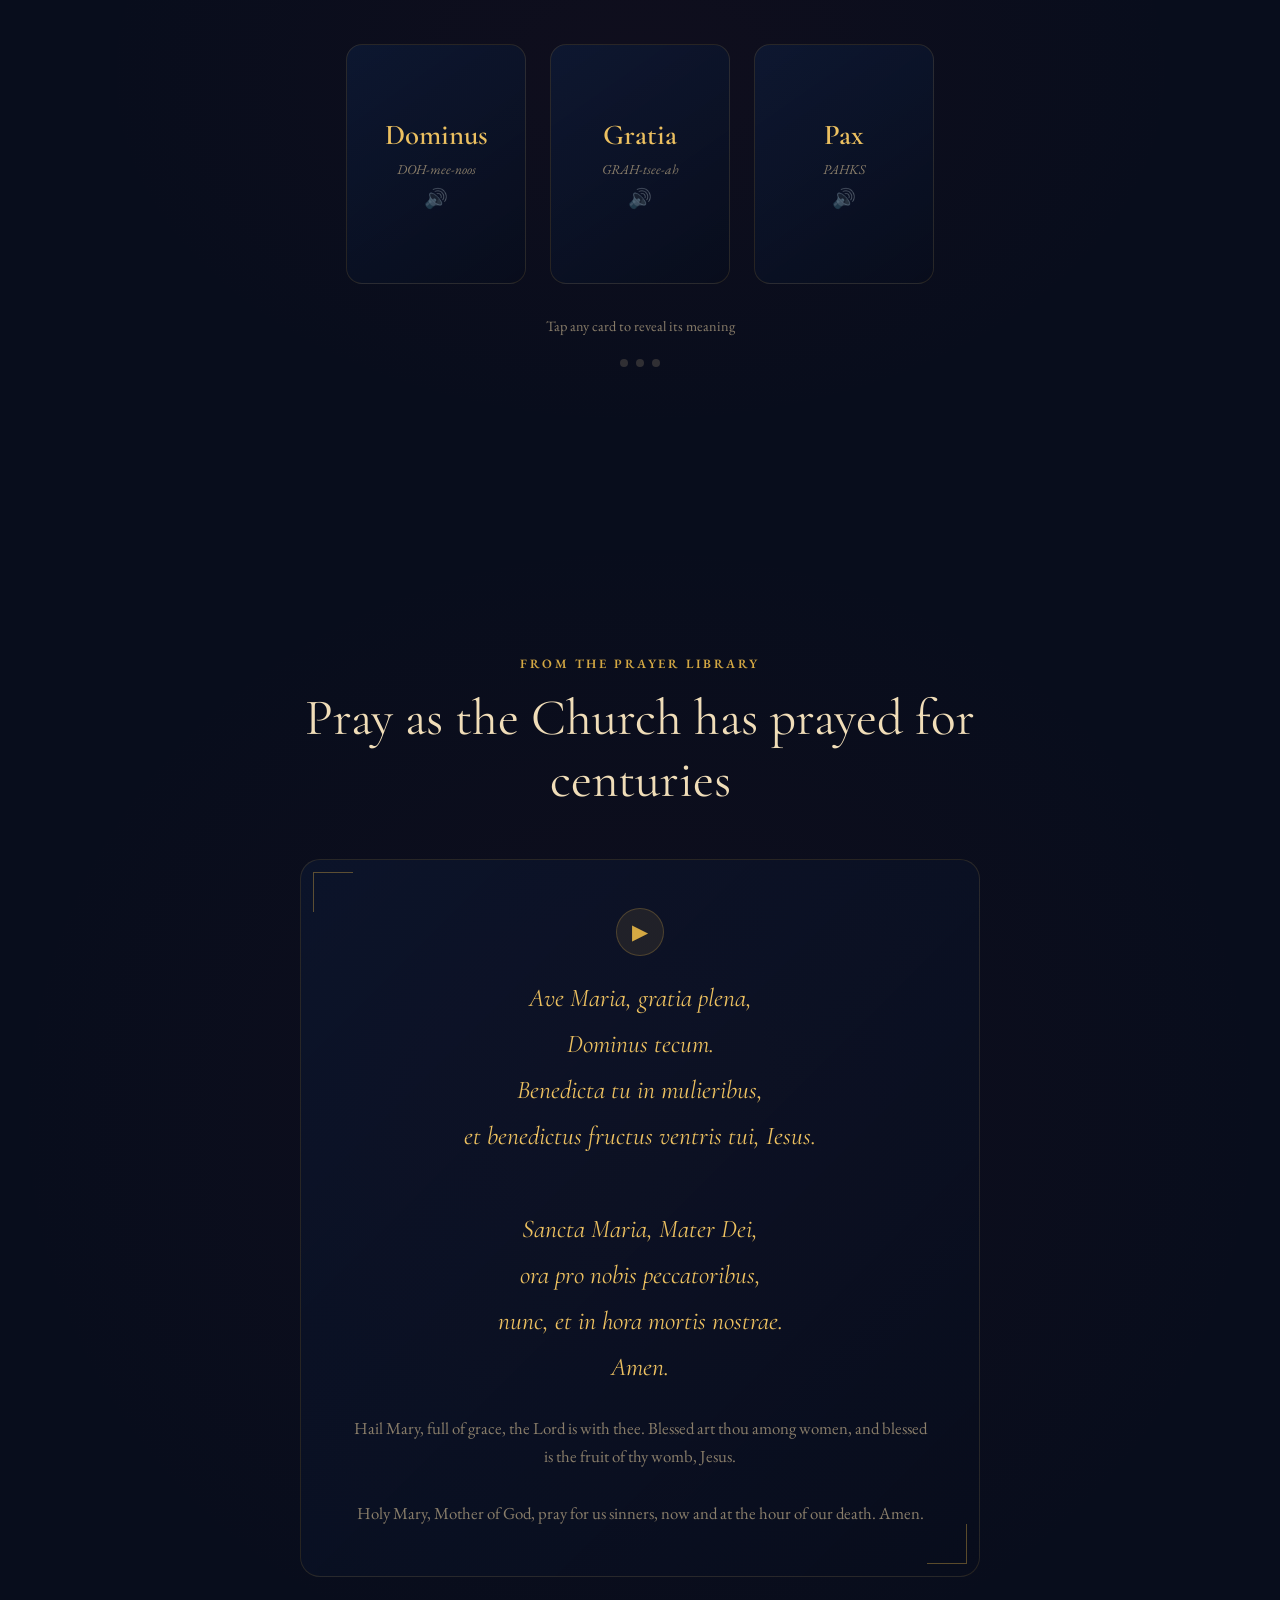
==== commit ac755991: "feat(site): integrate Lingua Sacra Web as a first-class surface Makes app.applinguasacra.com a peer " ====
--- a/index.html
+++ b/index.html
@@ -4,13 +4,15 @@
 <meta charset="UTF-8">
 <meta name="viewport" content="width=device-width, initial-scale=1.0">
 <title>Lingua Sacra — Learn Ecclesiastical Latin</title>
-<meta name="description" content="Lingua Sacra is the most comprehensive app for learning Ecclesiastical Latin. 143 lessons, 1,390+ words, Vulgate Bible reader, adaptive quizzes, handwriting practice, Rosary &amp; litanies, spaced repetition, and 60+ learning tools.">
+<meta name="description" content="Lingua Sacra is the most comprehensive app for learning Ecclesiastical Latin &mdash; on iOS, Android, and the web. 143 lessons, 1,390+ words, Vulgate Bible reader, adaptive quizzes, Rosary &amp; litanies, and 60+ learning tools. Free tier on every device.">
 <meta name="theme-color" content="#080D1C">
 <meta name="apple-itunes-app" content="app-id=6760307277">
-<meta name="keywords" content="latin, catholic, mass, prayer, church, vocabulary, liturgy, vulgate, seminary, rosary, chant, gregorian, ecclesiastical latin, learn latin">
-<meta property="og:title" content="Lingua Sacra — Learn Ecclesiastical Latin">
-<meta property="og:description" content="The most comprehensive Catholic Latin learning app. 143 lessons, Vulgate reader, adaptive quizzes, handwriting practice, Rosary &amp; litanies, and 60+ tools.">
+<meta name="keywords" content="latin, catholic, mass, prayer, church, vocabulary, liturgy, vulgate, seminary, rosary, chant, gregorian, ecclesiastical latin, learn latin, web, online">
+<meta property="og:title" content="Lingua Sacra — Learn Ecclesiastical Latin (iOS, Android, Web)">
+<meta property="og:description" content="The most comprehensive Catholic Latin learning app. Now on iOS, Android, and the web &mdash; with a free tier on every device. 143 lessons, Vulgate reader, adaptive quizzes, Rosary &amp; litanies, 60+ tools.">
 <meta property="og:type" content="website">
+<meta property="og:url" content="https://applinguasacra.com">
+<link rel="alternate" href="https://app.applinguasacra.com" hreflang="en">
 <link rel="preconnect" href="https://fonts.googleapis.com">
 <link rel="preconnect" href="https://fonts.gstatic.com" crossorigin>
 <link href="https://fonts.googleapis.com/css2?family=EB+Garamond:ital,wght@0,400;0,500;0,600;0,700;0,800;1,400;1,500;1,700&family=Cormorant+Garamond:ital,wght@0,300;0,400;0,600;0,700;1,300;1,400&display=swap" rel="stylesheet">
@@ -46,6 +48,8 @@
 .nav-links a:hover{color:var(--gold)}
 .nav-cta{background:var(--gold)!important;color:var(--navy)!important;padding:.5rem 1.4rem;border-radius:6px;font-weight:700!important;font-size:.9rem!important;transition:transform .2s,box-shadow .3s!important}
 .nav-cta:hover{transform:translateY(-1px);box-shadow:0 4px 20px var(--gold-dim)}
+.nav-link-subtle{font-size:.9rem;opacity:.8}
+.nav-link-subtle:hover{opacity:1}
 
 /* HERO */
 .hero{min-height:100vh;display:flex;flex-direction:column;align-items:center;justify-content:center;text-align:center;padding:6rem 2rem 4rem;position:relative;overflow:hidden}
@@ -184,7 +188,10 @@
 .store-btn svg{width:22px;height:22px}
 .store-btn small{font-size:.7rem;font-weight:400;color:var(--stone);display:block;text-align:left}
 .store-btn span{text-align:left}
-.offline-badge{margin-top:2rem;position:relative;display:inline-flex;align-items:center;gap:.5rem;color:var(--stone);font-size:.95rem;letter-spacing:.04em}
+.store-btn[data-surface="web"]{background:rgba(212,168,67,0.12);border-color:var(--gold)}
+.store-btn[data-surface="web"]:hover{background:rgba(212,168,67,0.18)}
+.cta-parity{margin-top:1.2rem;position:relative;color:var(--parchment-mid);font-size:.95rem;letter-spacing:.02em;font-style:italic;opacity:.85}
+.offline-badge{margin-top:1.2rem;position:relative;display:inline-flex;align-items:center;gap:.5rem;color:var(--stone);font-size:.95rem;letter-spacing:.04em}
 .offline-badge::before{content:'';width:8px;height:8px;border-radius:50%;background:var(--green);box-shadow:0 0 8px rgba(61,175,120,0.4)}
 
 /* FOOTER */
@@ -380,8 +387,12 @@
 .sticky-cta-inner{display:flex;align-items:center;justify-content:space-between;max-width:600px;margin:0 auto;gap:.8rem}
 .sticky-cta-text{font-family:'Cormorant Garamond',serif;font-size:1.1rem;color:var(--parchment);font-weight:600}
 .sticky-cta-price{color:var(--gold);font-size:.85rem}
-.sticky-cta-btn{background:var(--gold);color:var(--navy);padding:.55rem 1.3rem;border-radius:8px;font-weight:700;font-size:.9rem;border:none;cursor:pointer;font-family:'EB Garamond',serif;white-space:nowrap;transition:transform .2s}
+.sticky-cta-actions{display:flex;align-items:center;gap:.6rem;flex-shrink:0}
+.sticky-cta-btn{background:var(--gold);color:var(--navy);padding:.55rem 1.3rem;border-radius:8px;font-weight:700;font-size:.9rem;border:none;cursor:pointer;font-family:'EB Garamond',serif;white-space:nowrap;transition:transform .2s;display:inline-flex;align-items:center;text-decoration:none}
 .sticky-cta-btn:hover{transform:scale(1.03)}
+.sticky-cta-btn-secondary{color:var(--gold);font-size:.8rem;font-weight:600;text-decoration:none;white-space:nowrap;border-bottom:1px solid rgba(212,168,67,0.3);padding-bottom:1px;transition:border-color .2s,color .2s}
+.sticky-cta-btn-secondary:hover{color:var(--gold-light);border-bottom-color:var(--gold-light)}
+@media(max-width:480px){.sticky-cta-btn-secondary{display:none}}
 
 /* HOW IT WORKS */
 .how-section{padding:6rem 2rem;position:relative}
@@ -1003,16 +1014,40 @@
 <script type="application/ld+json">
 {
   "@context": "https://schema.org",
-  "@type": "MobileApplication",
+  "@type": "SoftwareApplication",
   "name": "Lingua Sacra",
-  "description": "Learn Ecclesiastical Latin through the prayers, Scripture, and liturgy of the Catholic tradition.",
-  "operatingSystem": "iOS, Android",
-  "applicationCategory": "EducationApplication",
-  "offers": {
-    "@type": "Offer",
-    "price": "4.99",
-    "priceCurrency": "USD"
-  },
+  "description": "Learn Ecclesiastical Latin through the prayers, Scripture, and liturgy of the Catholic tradition. Available on iOS, Android, and the web with a free tier on every device.",
+  "operatingSystem": "iOS, Android, Web",
+  "applicationCategory": "EducationalApplication",
+  "applicationSubCategory": "LanguageLearning",
+  "url": "https://applinguasacra.com",
+  "installUrl": "https://app.applinguasacra.com",
+  "offers": [
+    {
+      "@type": "Offer",
+      "name": "Web — full unlock",
+      "price": "9.99",
+      "priceCurrency": "USD",
+      "url": "https://app.applinguasacra.com",
+      "category": "one-time"
+    },
+    {
+      "@type": "Offer",
+      "name": "iOS — full unlock",
+      "price": "4.99",
+      "priceCurrency": "USD",
+      "url": "https://apps.apple.com/us/app/lingua-sacra/id6760307277",
+      "category": "one-time"
+    },
+    {
+      "@type": "Offer",
+      "name": "Android — full unlock",
+      "price": "4.99",
+      "priceCurrency": "USD",
+      "url": "https://play.google.com/store/apps/details?id=com.linguasacra.app",
+      "category": "one-time"
+    }
+  ],
   "author": {
     "@type": "Person",
     "name": "Fr. Juan Macias"
@@ -1039,7 +1074,8 @@
     <a href="#try-it">Try It</a>
     <a href="#feedback">Feedback</a>
     <a href="/blog/">Blog</a>
-    <a href="#download" class="nav-cta">Download</a>
+    <a href="#download" class="nav-link-subtle">Download</a>
+    <a href="https://app.applinguasacra.com" class="nav-cta">Try the app</a>
   </div>
 </nav>
 <main role="main">
@@ -1048,27 +1084,31 @@
 <section class="hero">
   <canvas id="heroCanvas" aria-hidden="true"></canvas>
   <div class="hero-cross">&#10013;</div>
-  <div class="hero-badge reveal"><span class="dot"></span>Now on iOS &amp; Android</div>
+  <div class="hero-badge reveal"><span class="dot"></span>On iOS, Android &amp; the web</div>
   <h1 class="hero-headline"><span class="hl-word" style="--d:0.05s">Learn</span> <span class="hl-word" style="--d:0.2s">the</span><br><em><span class="hl-word" style="--d:0.4s">Sacred</span> <span class="hl-word" style="--d:0.6s">Language</span></em></h1>
   <p class="hero-sub reveal reveal-delay-2">Lingua Sacra teaches Ecclesiastical Latin through beautiful flashcards, classic prayers, adaptive quizzes, and spaced repetition &mdash; all completely offline, with optional cloud sync and community features.</p>
     <div class="hero-listen reveal reveal-delay-3" onclick="playHeroAudio(this)" aria-label="Listen to In nomine Patris">
       <svg viewBox="0 0 24 24"><polygon points="6,4 20,12 6,20"/></svg>
       <span>Hear it: <em>In nomine Patris</em></span>
     </div>
-  <div class="hero-buttons reveal reveal-delay-3">
-    <a href="#download" class="btn-primary">
-      <svg viewBox="0 0 24 24" fill="none" stroke="currentColor" stroke-width="2" stroke-linecap="round" stroke-linejoin="round"><path d="M21 15v4a2 2 0 0 1-2 2H5a2 2 0 0 1-2-2v-4"/><polyline points="7 10 12 15 17 10"/><line x1="12" y1="15" x2="12" y2="3"/></svg>
-      Download &mdash; $4.99
+  <div class="hero-buttons reveal reveal-delay-3" id="heroButtons">
+    <a href="https://app.applinguasacra.com" class="btn-primary" data-surface="web">
+      <svg viewBox="0 0 24 24" fill="none" stroke="currentColor" stroke-width="2" stroke-linecap="round" stroke-linejoin="round"><circle cx="12" cy="12" r="10"/><line x1="2" y1="12" x2="22" y2="12"/><path d="M12 2a15.3 15.3 0 0 1 4 10 15.3 15.3 0 0 1-4 10 15.3 15.3 0 0 1-4-10 15.3 15.3 0 0 1 4-10z"/></svg>
+      Try free on the web
     </a>
-    <a href="#try-it" class="btn-secondary">
-      <svg viewBox="0 0 24 24" fill="none" stroke="currentColor" stroke-width="2" stroke-linecap="round" stroke-linejoin="round"><rect x="2" y="3" width="20" height="14" rx="2" ry="2"/><line x1="8" y1="21" x2="16" y2="21"/><line x1="12" y1="17" x2="12" y2="21"/></svg>
-      Try a Flashcard
+    <a href="https://apps.apple.com/us/app/lingua-sacra/id6760307277" class="btn-secondary" data-surface="ios" aria-label="Download on the App Store">
+      <svg viewBox="0 0 24 24" fill="currentColor"><path d="M18.71 19.5c-.83 1.24-1.71 2.45-3.05 2.47-1.34.03-1.77-.79-3.29-.79-1.53 0-2 .77-3.27.82-1.31.05-2.3-1.32-3.14-2.53C4.25 17 2.94 12.45 4.7 9.39c.87-1.52 2.43-2.48 4.12-2.51 1.28-.02 2.5.87 3.29.87.78 0 2.26-1.07 3.8-.91.65.03 2.47.26 3.64 1.98-.09.06-2.17 1.28-2.15 3.81.03 3.02 2.65 4.03 2.68 4.04-.03.07-.42 1.44-1.38 2.83M13 3.5c.73-.83 1.94-1.46 2.94-1.5.13 1.17-.34 2.35-1.04 3.19-.69.85-1.83 1.51-2.95 1.42-.15-1.15.41-2.35 1.05-3.11"/></svg>
+      App Store &mdash; $4.99
     </a>
+    <a href="https://play.google.com/store/apps/details?id=com.linguasacra.app" class="btn-secondary" data-surface="android" aria-label="Get it on Google Play">
+      <svg viewBox="0 0 24 24" fill="currentColor"><path d="M3 20.5v-17c0-.83.52-1.28 1-1.5l9 9-9 9c-.48-.22-1-.67-1-1.5m14.5-8.5L5.7 3.3l8.8 8.7zm0 1L5.7 21.7l8.8-8.7zM21 12l-3.5-2h-.01L14 12l3.5 2h.01z"/></svg>
+      Google Play &mdash; $4.99
+    </a>
   </div>
   <p class="hero-latin reveal reveal-delay-4">Disce Latinam &middot; Ad maiorem Dei gloriam</p>
 
   <div class="rating-badge reveal reveal-delay-4">
-    <span class="rating-text">Available on iOS &amp; Android</span>
+    <span class="rating-text">Available on iOS, Android &amp; the web</span>
   </div>
 
   <!-- WORD OF THE DAY TICKER -->
@@ -1413,7 +1453,7 @@
         <tr><td>Cloud sync &amp; backup</td><td class="ours yes">&#10003; Free account</td><td class="no">&#10007; No</td><td class="yes">&#10003; Yes</td></tr>
         <tr><td>Study groups &amp; leaderboards</td><td class="ours yes">&#10003; Parishes, classes</td><td class="no">&#10007; No</td><td class="partial">&#9679; Basic</td></tr>
         <tr><td>Catholic liturgical focus</td><td class="ours yes">&#10003; Mass, Vulgate, hymns</td><td class="partial">&#9679; Varies</td><td class="no">&#10007; Secular</td></tr>
-        <tr><td>No subscription required</td><td class="ours yes">&#10003; One-time $4.99</td><td class="yes">&#10003; One-time</td><td class="no">&#10007; $84/year</td></tr>
+        <tr><td>No subscription required</td><td class="ours yes">&#10003; One-time, free tier</td><td class="yes">&#10003; One-time</td><td class="no">&#10007; $84/year</td></tr>
         <tr><td>Curriculum depth</td><td class="ours yes">&#10003; 10 tiers to seminary level</td><td class="partial">&#9679; Varies</td><td class="no">&#10007; Basic only</td></tr>
         <tr><td>Placement test</td><td class="ours yes">&#10003; Skip ahead</td><td class="no">&#10007; No</td><td class="partial">&#9679; Basic</td></tr>
       </tbody>
@@ -1821,8 +1861,8 @@
     <div class="faq-item reveal reveal-delay-1"><div class="faq-question" onclick="toggleFaq(this)"><h3>Does the app work offline?</h3><svg class="faq-chevron" viewBox="0 0 24 24" fill="none" stroke="currentColor" stroke-width="2"><polyline points="6 9 12 15 18 9"/></svg></div><div class="faq-answer"><div class="faq-answer-inner">Yes, 100%. All lessons, flashcards, audio, prayers, and quizzes are included in the app. No internet connection is needed after you download it. Perfect for commutes, travel, or anywhere without reliable Wi-Fi.</div></div></div>
     <div class="faq-item reveal reveal-delay-2"><div class="faq-question" onclick="toggleFaq(this)"><h3>Do I need any prior Latin knowledge?</h3><svg class="faq-chevron" viewBox="0 0 24 24" fill="none" stroke="currentColor" stroke-width="2"><polyline points="6 9 12 15 18 9"/></svg></div><div class="faq-answer"><div class="faq-answer-inner">Not at all. Lingua Sacra starts from absolute zero. If you do have some background, the built-in placement test lets you skip ahead to the right level so you&rsquo;re not bored with basics you already know.</div></div></div>
     <div class="faq-item reveal"><div class="faq-question" onclick="toggleFaq(this)"><h3>How is the pronunciation audio generated?</h3><svg class="faq-chevron" viewBox="0 0 24 24" fill="none" stroke="currentColor" stroke-width="2"><polyline points="6 9 12 15 18 9"/></svg></div><div class="faq-answer"><div class="faq-answer-inner">We use advanced AI text-to-speech specifically tuned for Ecclesiastical Latin pronunciation. Every word has been individually generated and reviewed to ensure it sounds authentic &mdash; the way you would hear it spoken in a Roman church.</div></div></div>
-    <div class="faq-item reveal reveal-delay-1"><div class="faq-question" onclick="toggleFaq(this)"><h3>How much does the app cost?</h3><svg class="faq-chevron" viewBox="0 0 24 24" fill="none" stroke="currentColor" stroke-width="2"><polyline points="6 9 12 15 18 9"/></svg></div><div class="faq-answer"><div class="faq-answer-inner">Lingua Sacra is a one-time purchase of $4.99 &mdash; no subscriptions, no in-app purchases, and no ads. You pay once and get the full app with all lessons, prayers, audio, and future updates. It was created as a labor of love to help Catholics engage with the Latin tradition of the Church.</div></div></div>
-    <div class="faq-item reveal reveal-delay-2"><div class="faq-question" onclick="toggleFaq(this)"><h3>What devices are supported?</h3><svg class="faq-chevron" viewBox="0 0 24 24" fill="none" stroke="currentColor" stroke-width="2"><polyline points="6 9 12 15 18 9"/></svg></div><div class="faq-answer"><div class="faq-answer-inner">Lingua Sacra is available on iPhone (iOS 15+) and Android. The app works on phones and tablets.</div></div></div>
+    <div class="faq-item reveal reveal-delay-1"><div class="faq-question" onclick="toggleFaq(this)"><h3>How much does the app cost?</h3><svg class="faq-chevron" viewBox="0 0 24 24" fill="none" stroke="currentColor" stroke-width="2"><polyline points="6 9 12 15 18 9"/></svg></div><div class="faq-answer"><div class="faq-answer-inner">Lingua Sacra has a free tier on every device &mdash; the first five lessons and the four core prayers (Pater Noster, Ave Maria, Gloria Patri, Signum Crucis) are always free. To unlock the full app, it&rsquo;s a one-time purchase of $4.99 on the App Store or Google Play, or $9.99 on the web (the web pays more because Apple and Google each take a 30% cut that web doesn&rsquo;t). No subscriptions, no in-app purchases, no ads. A single purchase on any platform unlocks the full app everywhere you sign in.</div></div></div>
+    <div class="faq-item reveal reveal-delay-2"><div class="faq-question" onclick="toggleFaq(this)"><h3>What devices are supported?</h3><svg class="faq-chevron" viewBox="0 0 24 24" fill="none" stroke="currentColor" stroke-width="2"><polyline points="6 9 12 15 18 9"/></svg></div><div class="faq-answer"><div class="faq-answer-inner">Lingua Sacra runs on iPhone (iOS 15+), Android, and any modern web browser at <a href="https://app.applinguasacra.com" style="color:var(--gold)">app.applinguasacra.com</a>. Sign in with the same account and your progress follows you across every device. The iOS and Android apps work fully offline once installed; the web version always has the latest content.</div></div></div>
     <div class="faq-item reveal"><div class="faq-question" onclick="toggleFaq(this)"><h3>How does spaced repetition work?</h3><svg class="faq-chevron" viewBox="0 0 24 24" fill="none" stroke="currentColor" stroke-width="2"><polyline points="6 9 12 15 18 9"/></svg></div><div class="faq-answer"><div class="faq-answer-inner">Spaced repetition (SRS) is a proven learning technique. When you get a word right, the app waits longer before showing it again. When you struggle, it shows the word sooner. This optimizes your review time so you remember more with less effort.</div></div></div>
   </div>
 </section>
@@ -1882,18 +1922,23 @@
 <!-- CTA -->
 <section class="cta-section" id="download">
   <h2 class="cta-title reveal">Begin your journey</h2>
-  <p class="cta-sub reveal reveal-delay-1">One-time purchase of $4.99. No ads. No subscriptions. Works offline, with optional cloud features.</p>
-  <div class="store-buttons reveal reveal-delay-2">
-    <a href="https://apps.apple.com/us/app/lingua-sacra/id6760307277" class="store-btn" aria-label="Download on the App Store">
+  <p class="cta-sub reveal reveal-delay-1">Start free on any device. Pay once, own it forever &mdash; no subscriptions, no ads.</p>
+  <div class="store-buttons reveal reveal-delay-2" id="storeButtons">
+    <a href="https://app.applinguasacra.com" class="store-btn" data-surface="web" aria-label="Open Lingua Sacra on the web">
+      <svg viewBox="0 0 24 24" fill="none" stroke="currentColor" stroke-width="2" stroke-linecap="round" stroke-linejoin="round"><circle cx="12" cy="12" r="10"/><line x1="2" y1="12" x2="22" y2="12"/><path d="M12 2a15.3 15.3 0 0 1 4 10 15.3 15.3 0 0 1-4 10 15.3 15.3 0 0 1-4-10 15.3 15.3 0 0 1 4-10z"/></svg>
+      <span><small>Start free on the</small>Web &middot; Unlock $9.99</span>
+    </a>
+    <a href="https://apps.apple.com/us/app/lingua-sacra/id6760307277" class="store-btn" data-surface="ios" aria-label="Download on the App Store">
       <svg viewBox="0 0 24 24" fill="currentColor"><path d="M18.71 19.5c-.83 1.24-1.71 2.45-3.05 2.47-1.34.03-1.77-.79-3.29-.79-1.53 0-2 .77-3.27.82-1.31.05-2.3-1.32-3.14-2.53C4.25 17 2.94 12.45 4.7 9.39c.87-1.52 2.43-2.48 4.12-2.51 1.28-.02 2.5.87 3.29.87.78 0 2.26-1.07 3.8-.91.65.03 2.47.26 3.64 1.98-.09.06-2.17 1.28-2.15 3.81.03 3.02 2.65 4.03 2.68 4.04-.03.07-.42 1.44-1.38 2.83M13 3.5c.73-.83 1.94-1.46 2.94-1.5.13 1.17-.34 2.35-1.04 3.19-.69.85-1.83 1.51-2.95 1.42-.15-1.15.41-2.35 1.05-3.11"/></svg>
       <span><small>Download on the</small>App Store &middot; $4.99</span>
     </a>
-    <a href="https://play.google.com/store/apps/details?id=com.linguasacra.app" class="store-btn" aria-label="Get it on Google Play">
+    <a href="https://play.google.com/store/apps/details?id=com.linguasacra.app" class="store-btn" data-surface="android" aria-label="Get it on Google Play">
       <svg viewBox="0 0 24 24" fill="currentColor"><path d="M3 20.5v-17c0-.83.52-1.28 1-1.5l9 9-9 9c-.48-.22-1-.67-1-1.5m14.5-8.5L5.7 3.3l8.8 8.7zm0 1L5.7 21.7l8.8-8.7zM21 12l-3.5-2h-.01L14 12l3.5 2h.01z"/></svg>
       <span><small>Get it on</small>Google Play &middot; $4.99</span>
     </a>
   </div>
-  <div class="offline-badge reveal reveal-delay-3">Offline-First &mdash; No internet required, online features optional</div>
+  <p class="cta-parity reveal reveal-delay-3">Progress syncs across every device you sign in on.</p>
+  <div class="offline-badge reveal reveal-delay-3">Works offline on iOS &amp; Android &middot; Always current on the web</div>
 </section>
 
 <!-- EMAIL CAPTURE -->
@@ -1914,7 +1959,7 @@
 <!-- FOOTER -->
 </main>
 <footer>
-  <p>Lingua Sacra &copy; 2026 &middot; <a href="blog/">Blog</a> &middot; <a href="privacy.html">Privacy Policy</a> &middot; <a href="terms.html">Terms of Service</a> &middot; <a href="#feedback">Contact &amp; Feedback</a></p>
+  <p>Lingua Sacra &copy; 2026 &middot; <a href="blog/">Blog</a> &middot; <a href="web.html">On the web</a> &middot; <a href="privacy.html">Privacy Policy</a> &middot; <a href="terms.html">Terms of Service</a> &middot; <a href="#feedback">Contact &amp; Feedback</a></p>
   <p style="margin-top:.5rem;font-style:italic;opacity:.5;font-size:.85rem">Disce Latinam. Ad maiorem Dei gloriam.</p>
 </footer>
 
@@ -2490,9 +2535,12 @@
   <div class="sticky-cta-inner">
     <div>
       <div class="sticky-cta-text">Lingua Sacra</div>
-      <div class="sticky-cta-price">One-time purchase &middot; $4.99</div>
-    </div>
-    <button class="sticky-cta-btn" onclick="document.getElementById('download').scrollIntoView({behavior:'smooth'})">Get the App</button>
+      <div class="sticky-cta-price"><span id="stickyCtaPrice">Free to start &middot; $4.99 App Store / $9.99 Web</span></div>
+    </div>
+    <div class="sticky-cta-actions">
+      <a class="sticky-cta-btn sticky-cta-btn-primary" id="stickyCtaPrimary" href="#download">Get the App</a>
+      <a class="sticky-cta-btn-secondary" id="stickyCtaSecondary" href="https://app.applinguasacra.com">Try on web</a>
+    </div>
   </div>
 </div>
 
@@ -2570,35 +2618,54 @@
 }
 
 
-/* ── SMART DEVICE CTA ── */
+/* ── SMART DEVICE CTA ──
+   Reorders the three-up CTA trio based on device without mutating labels.
+   Desktop → Web first. iOS → App Store first. Android → Play Store first.
+   Also swaps the sticky mobile CTA's primary action to the native store. */
 (function(){
   var ua = navigator.userAgent || '';
   var isIOS = /iPhone|iPad|iPod/.test(ua);
   var isAndroid = /Android/.test(ua);
   var isMobile = isIOS || isAndroid;
-  
+
   if(isIOS) document.body.classList.add('is-ios');
-  else if(!isMobile) document.body.classList.add('is-desktop');
-  
-  // Update CTA button text based on device
-  var ctaBtns = document.querySelectorAll('.sticky-cta-btn, .cta-btn, [class*="cta-btn"]');
-  ctaBtns.forEach(function(btn){
-    var text = btn.textContent.trim().toLowerCase();
-    if(text.includes('download') || text.includes('get') || text.includes('begin') || text.includes('journey')){
-      if(isIOS){
-        btn.textContent = 'Download on the App Store';
-        btn.setAttribute('data-store','ios');
-        if(btn.tagName==='BUTTON'){btn.onclick=function(){window.location.href='https://apps.apple.com/us/app/lingua-sacra/id6760307277'}}
-      } else if(isAndroid){
-        btn.textContent = 'Get it on Google Play';
-        btn.setAttribute('data-store','android');
-        if(btn.tagName==='BUTTON'){btn.onclick=function(){window.location.href='https://play.google.com/store/apps/details?id=com.linguasacra.app'}}
-      } else {
-        // Desktop: scroll to download section where both store buttons are shown
-        if(btn.tagName==='BUTTON'){btn.onclick=function(){document.getElementById('download').scrollIntoView({behavior:'smooth'})}}
-      }
+  else if(isAndroid) document.body.classList.add('is-android');
+  else document.body.classList.add('is-desktop');
+
+  // Reorder the CTA trios (hero + #download) by data-surface.
+  var priority = isIOS ? {ios:0,android:1,web:2}
+                : isAndroid ? {android:0,ios:1,web:2}
+                : {web:0,ios:1,android:2};
+  document.querySelectorAll('#heroButtons [data-surface], #storeButtons [data-surface]').forEach(function(el){
+    var s = el.getAttribute('data-surface');
+    if(s in priority) el.style.order = priority[s];
+  });
+
+  // Sticky mobile CTA: on phones, lead with the native store; on desktop, lead with web.
+  var primary = document.getElementById('stickyCtaPrimary');
+  var secondary = document.getElementById('stickyCtaSecondary');
+  var price = document.getElementById('stickyCtaPrice');
+  if(primary && secondary && price){
+    if(isIOS){
+      primary.href = 'https://apps.apple.com/us/app/lingua-sacra/id6760307277';
+      primary.textContent = 'App Store — $4.99';
+      secondary.href = 'https://app.applinguasacra.com';
+      secondary.textContent = 'Try free on web';
+      price.textContent = 'One-time · $4.99 · Free tier on web';
+    } else if(isAndroid){
+      primary.href = 'https://play.google.com/store/apps/details?id=com.linguasacra.app';
+      primary.textContent = 'Google Play — $4.99';
+      secondary.href = 'https://app.applinguasacra.com';
+      secondary.textContent = 'Try free on web';
+      price.textContent = 'One-time · $4.99 · Free tier on web';
+    } else {
+      primary.href = 'https://app.applinguasacra.com';
+      primary.textContent = 'Open on the web';
+      secondary.href = '#download';
+      secondary.textContent = 'Or install';
+      price.textContent = 'Free to start · $9.99 web · $4.99 mobile';
     }
-  });
+  }
 })();
 
 </script>
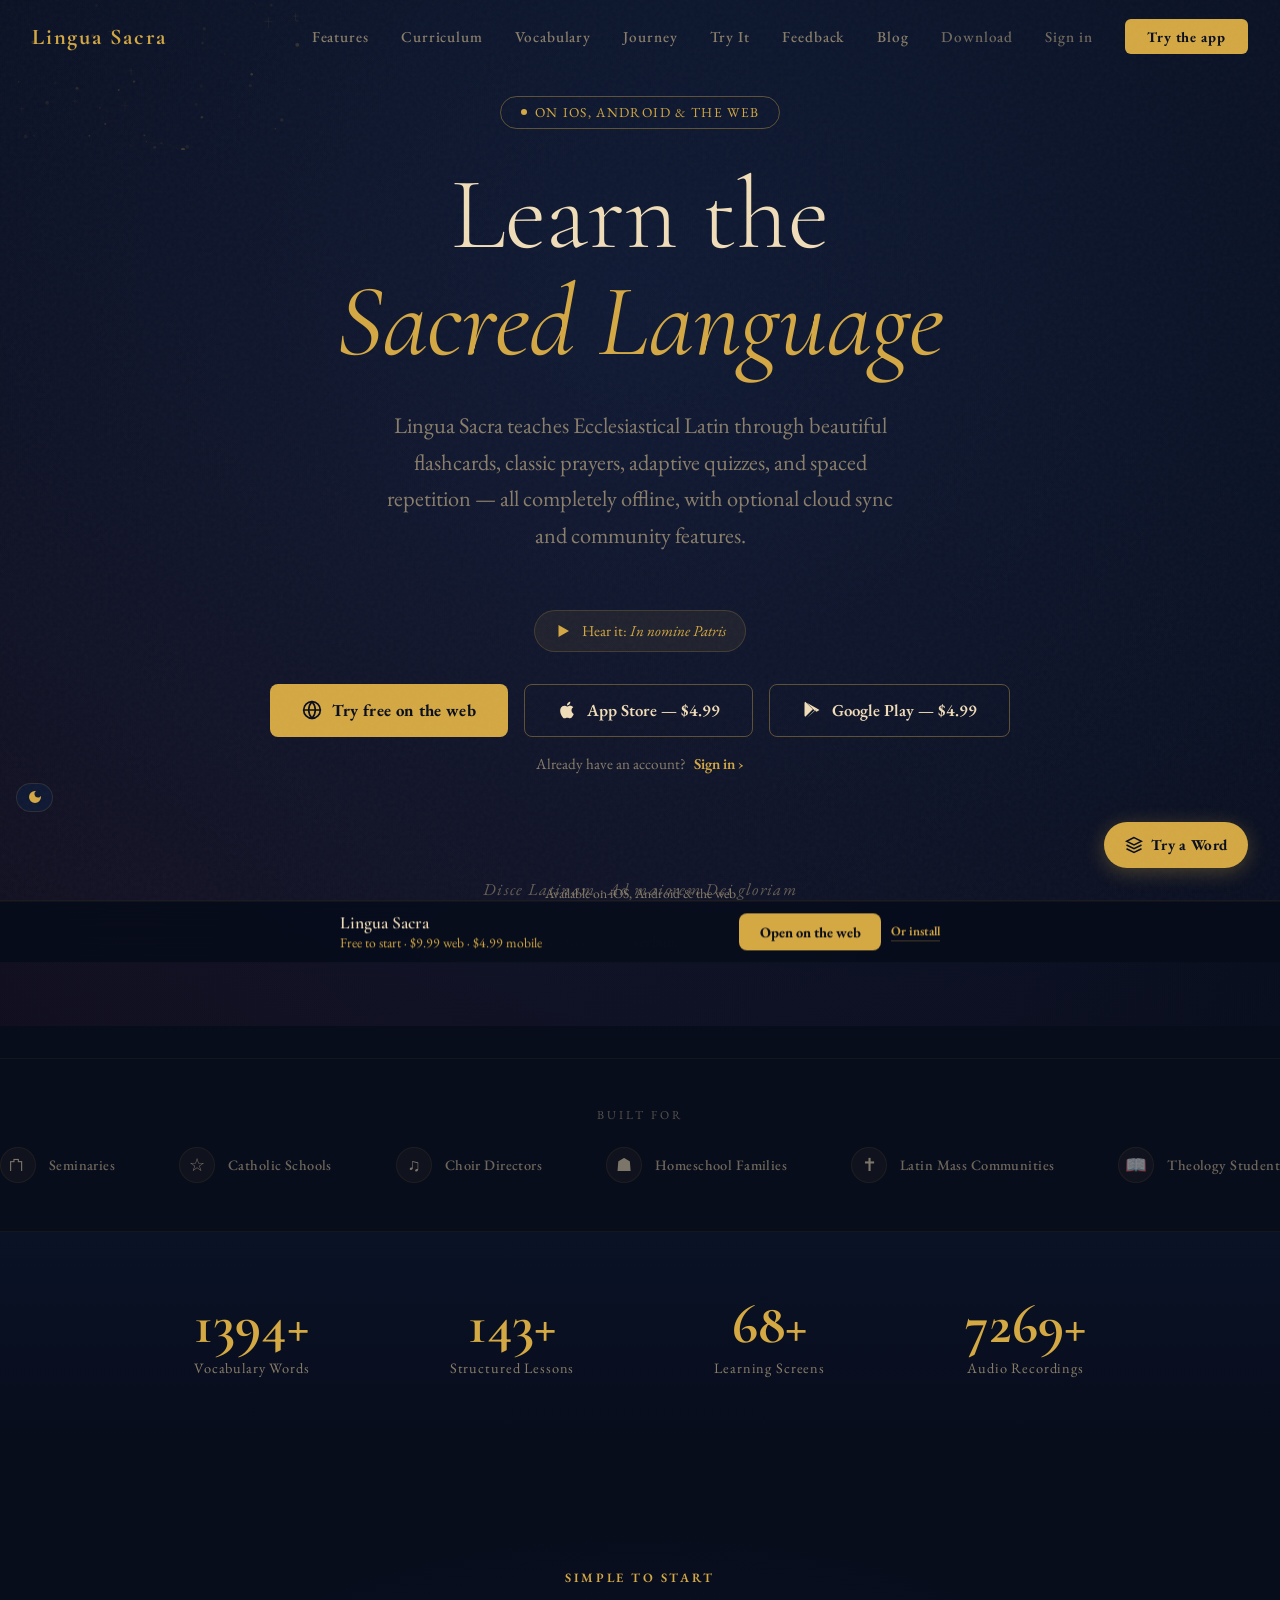
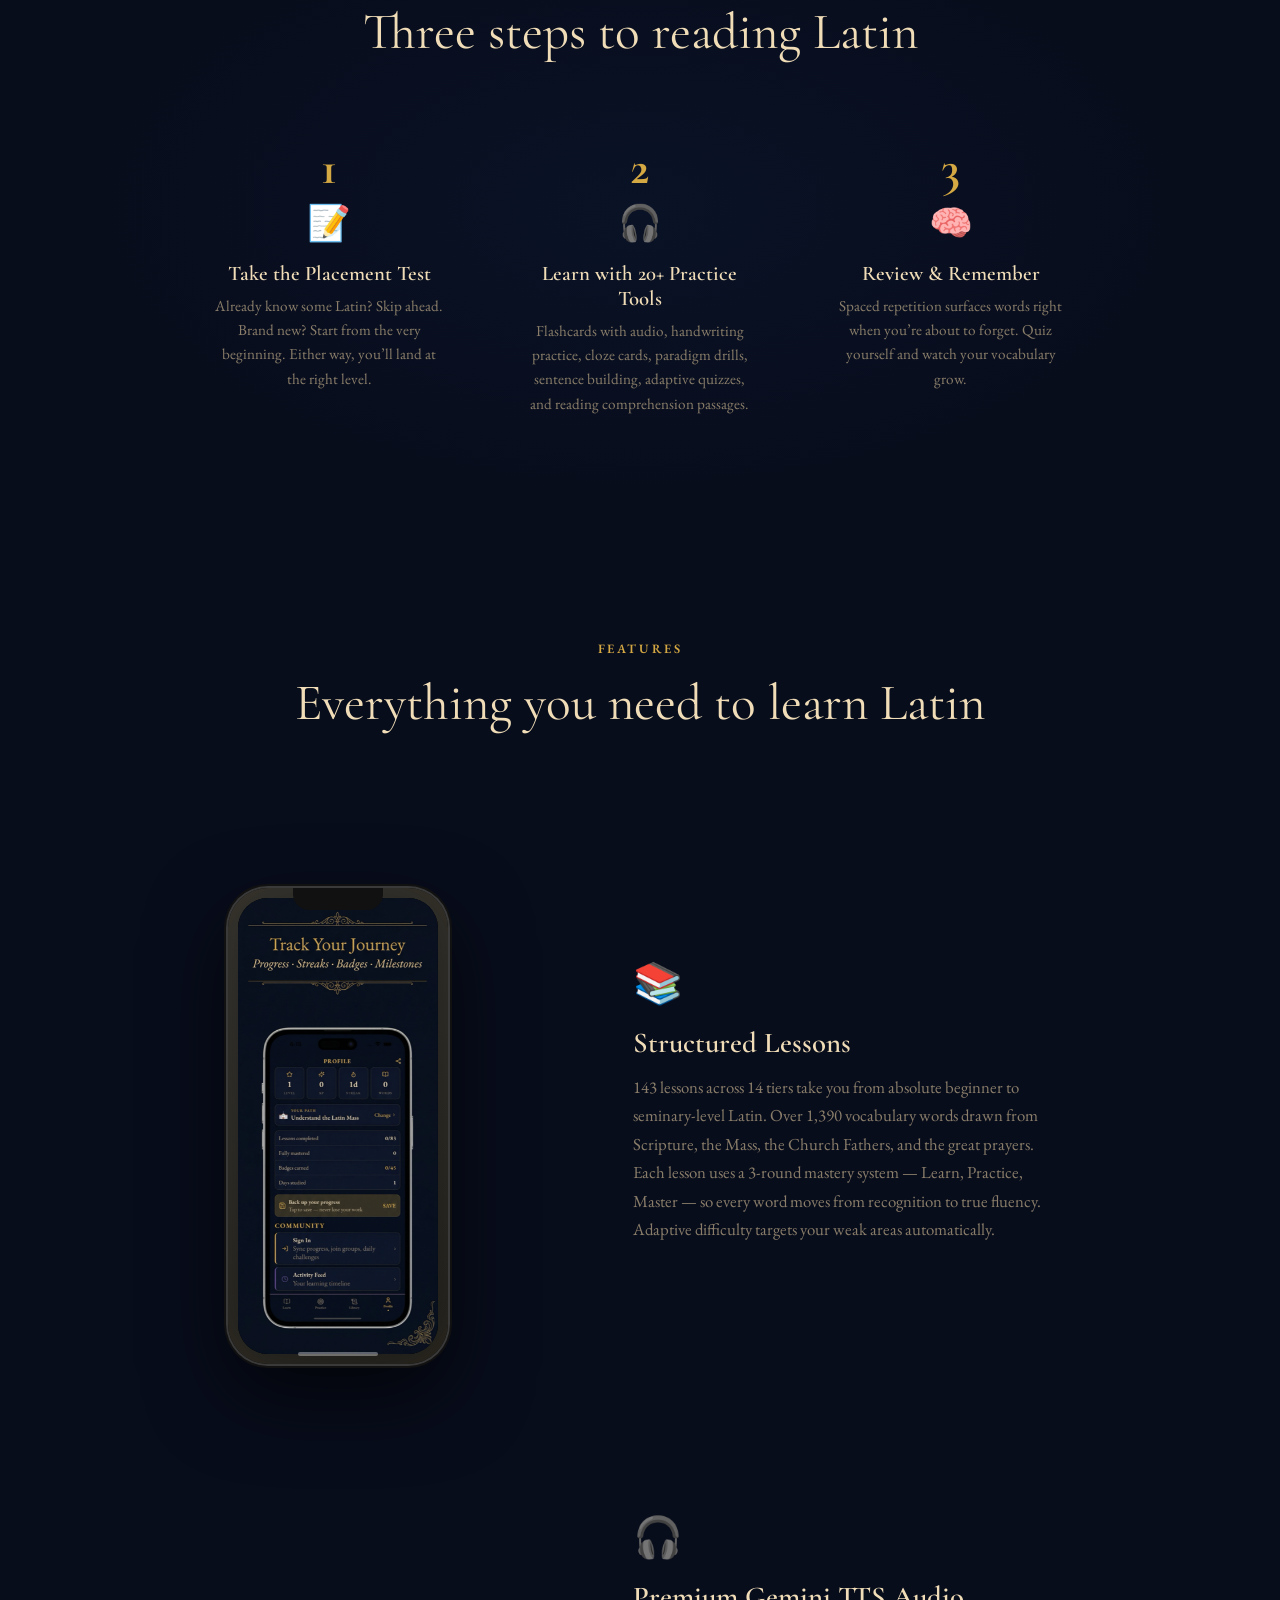
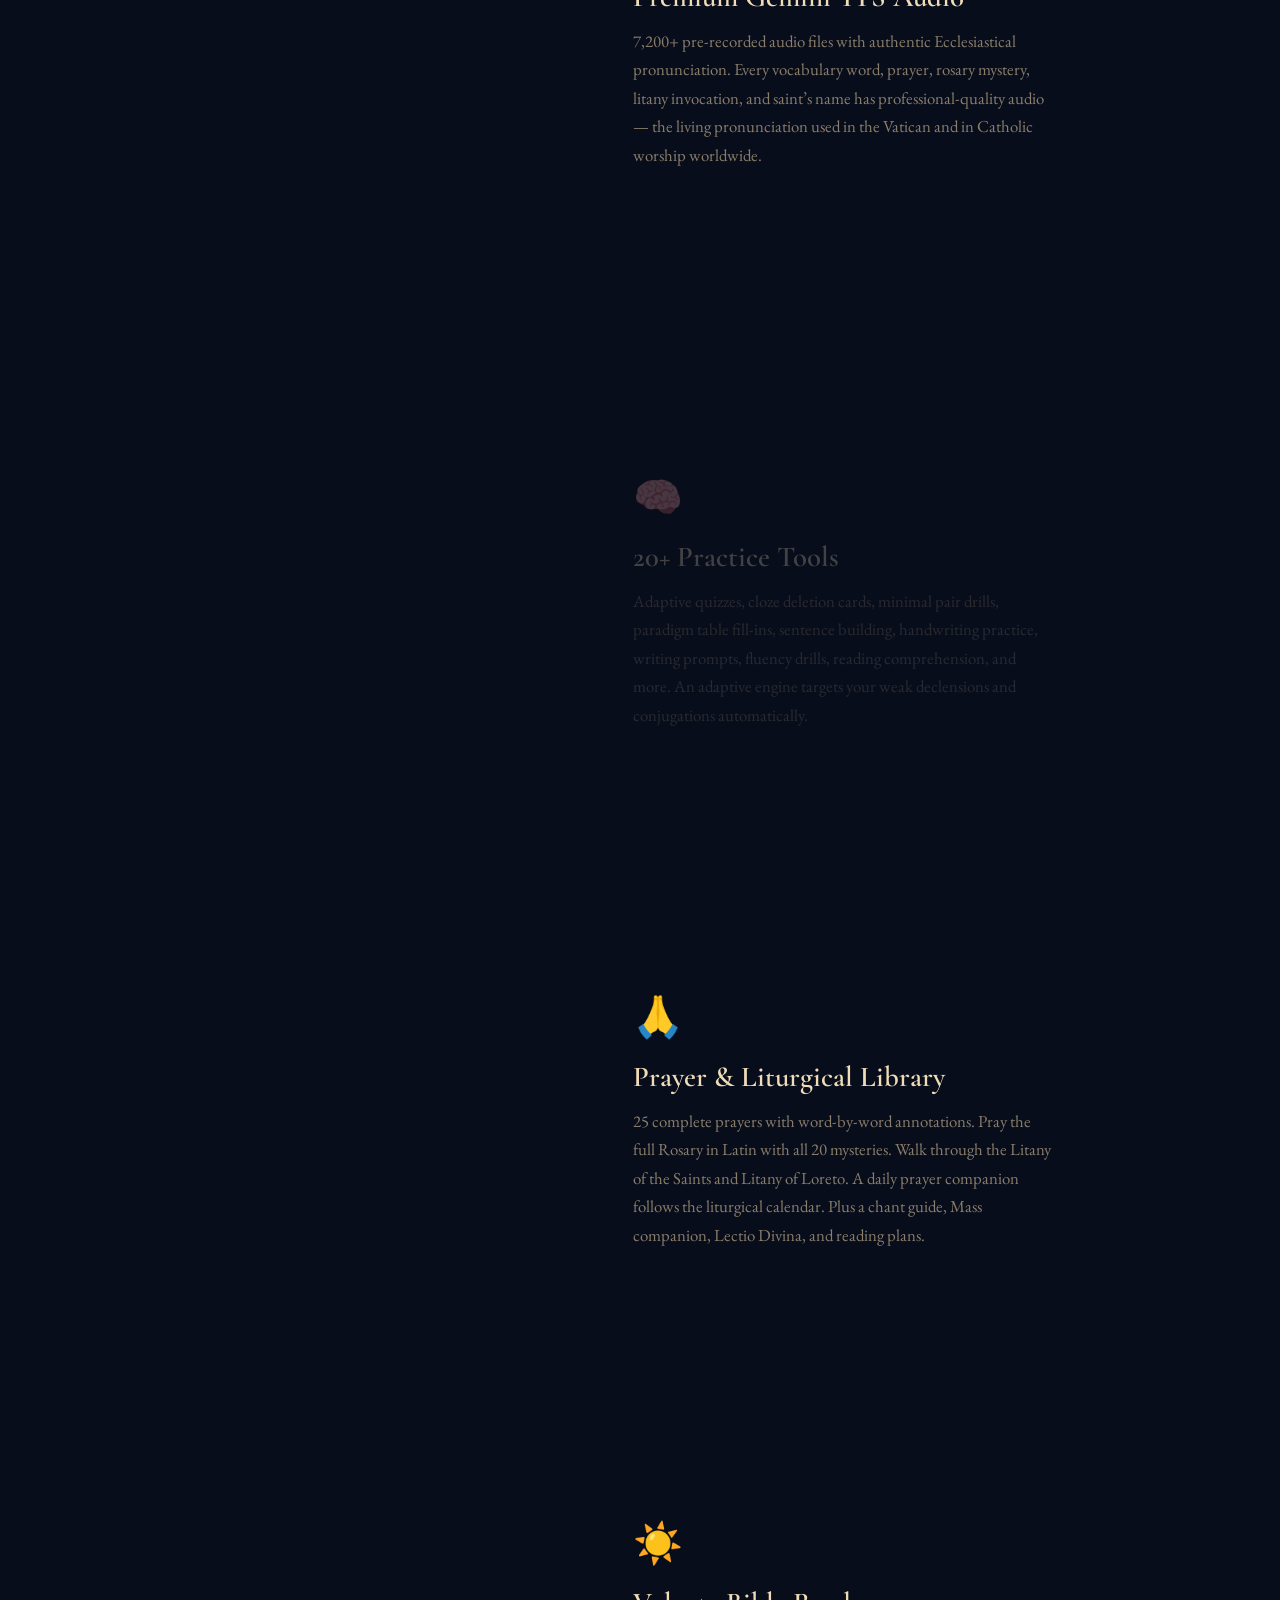
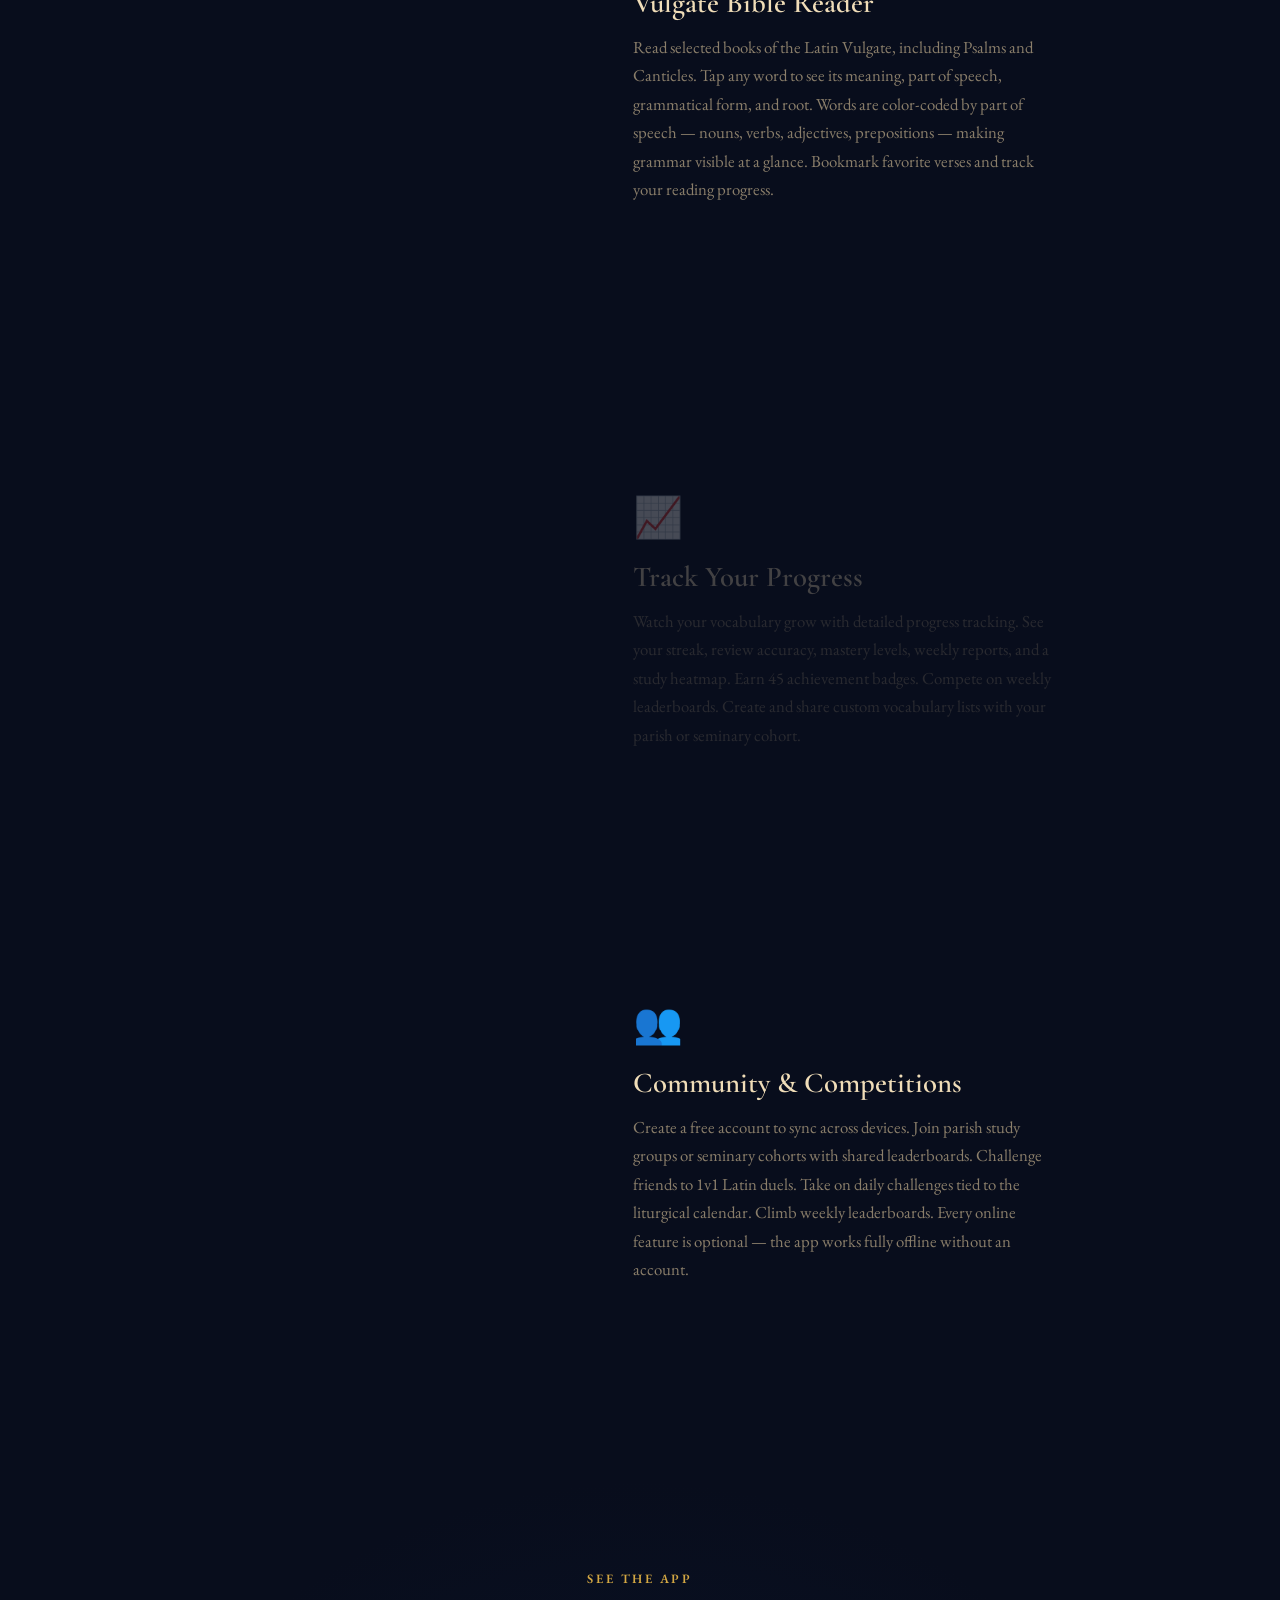
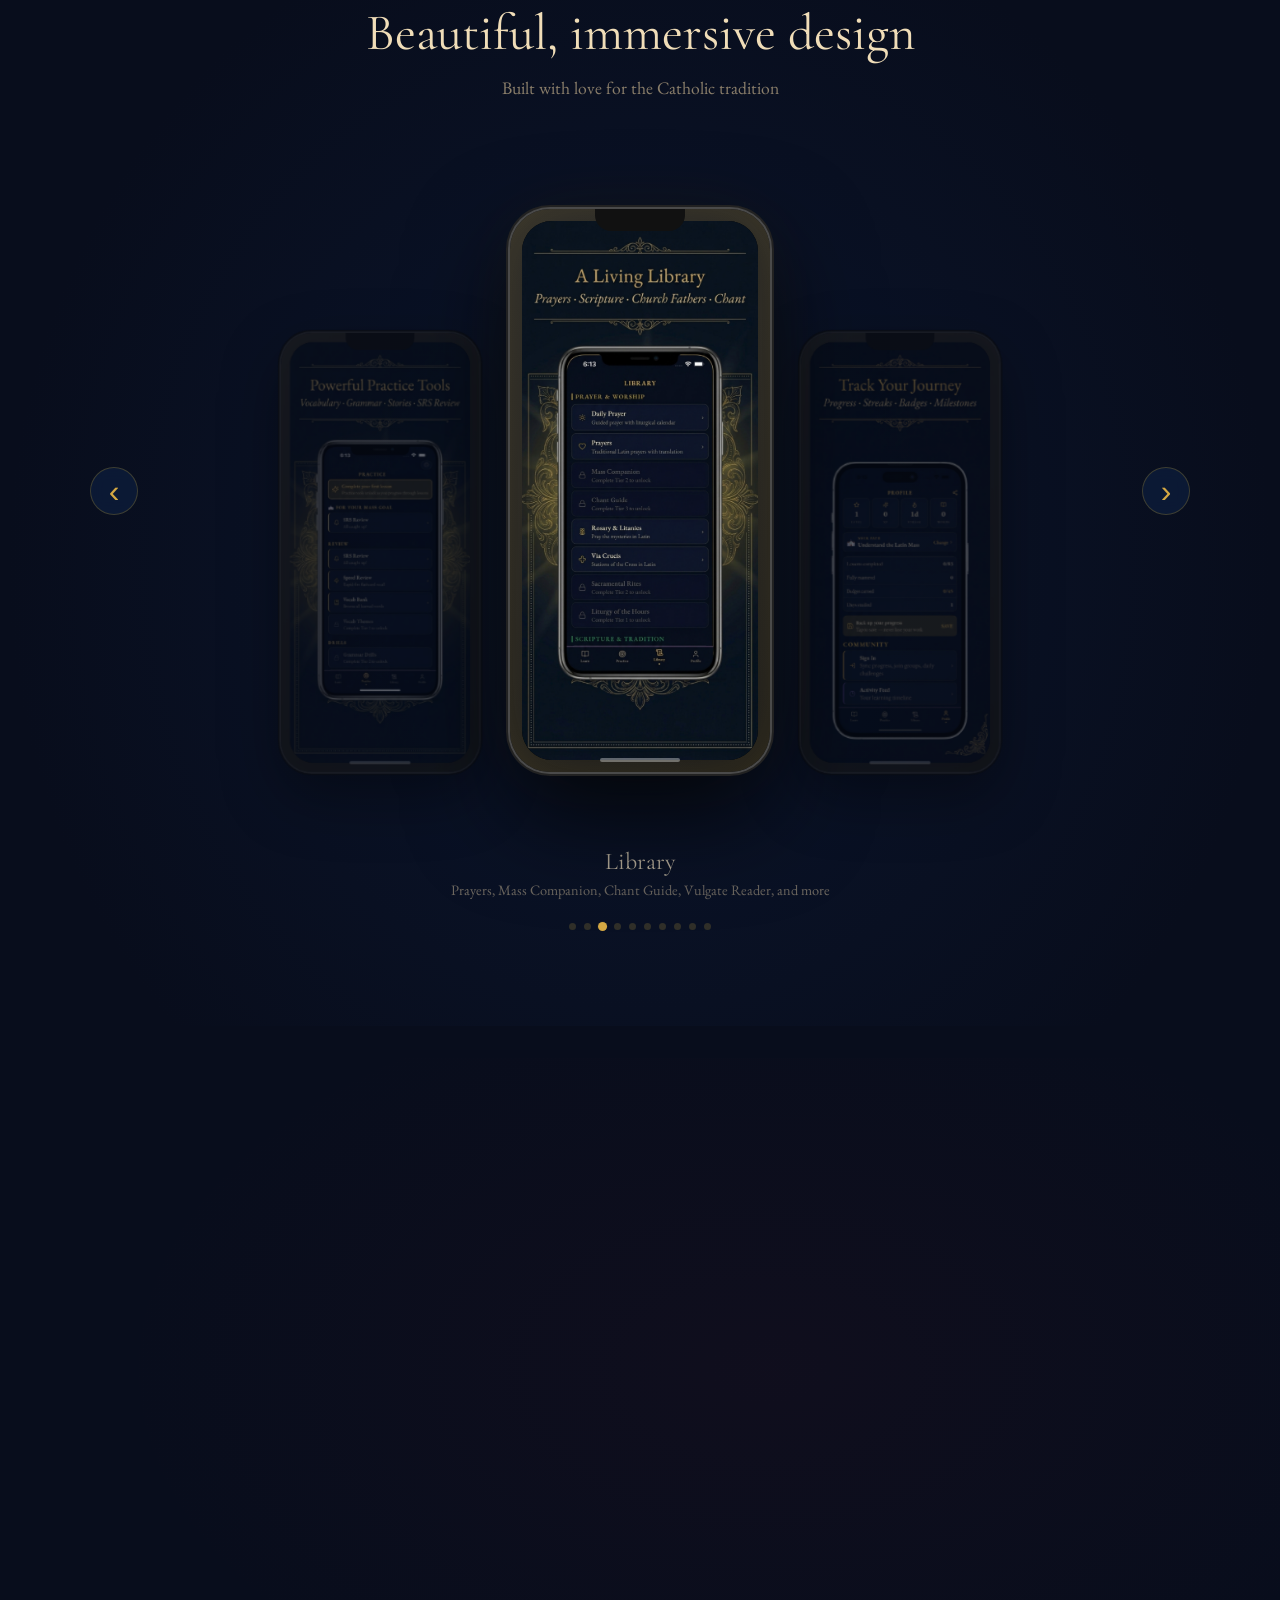
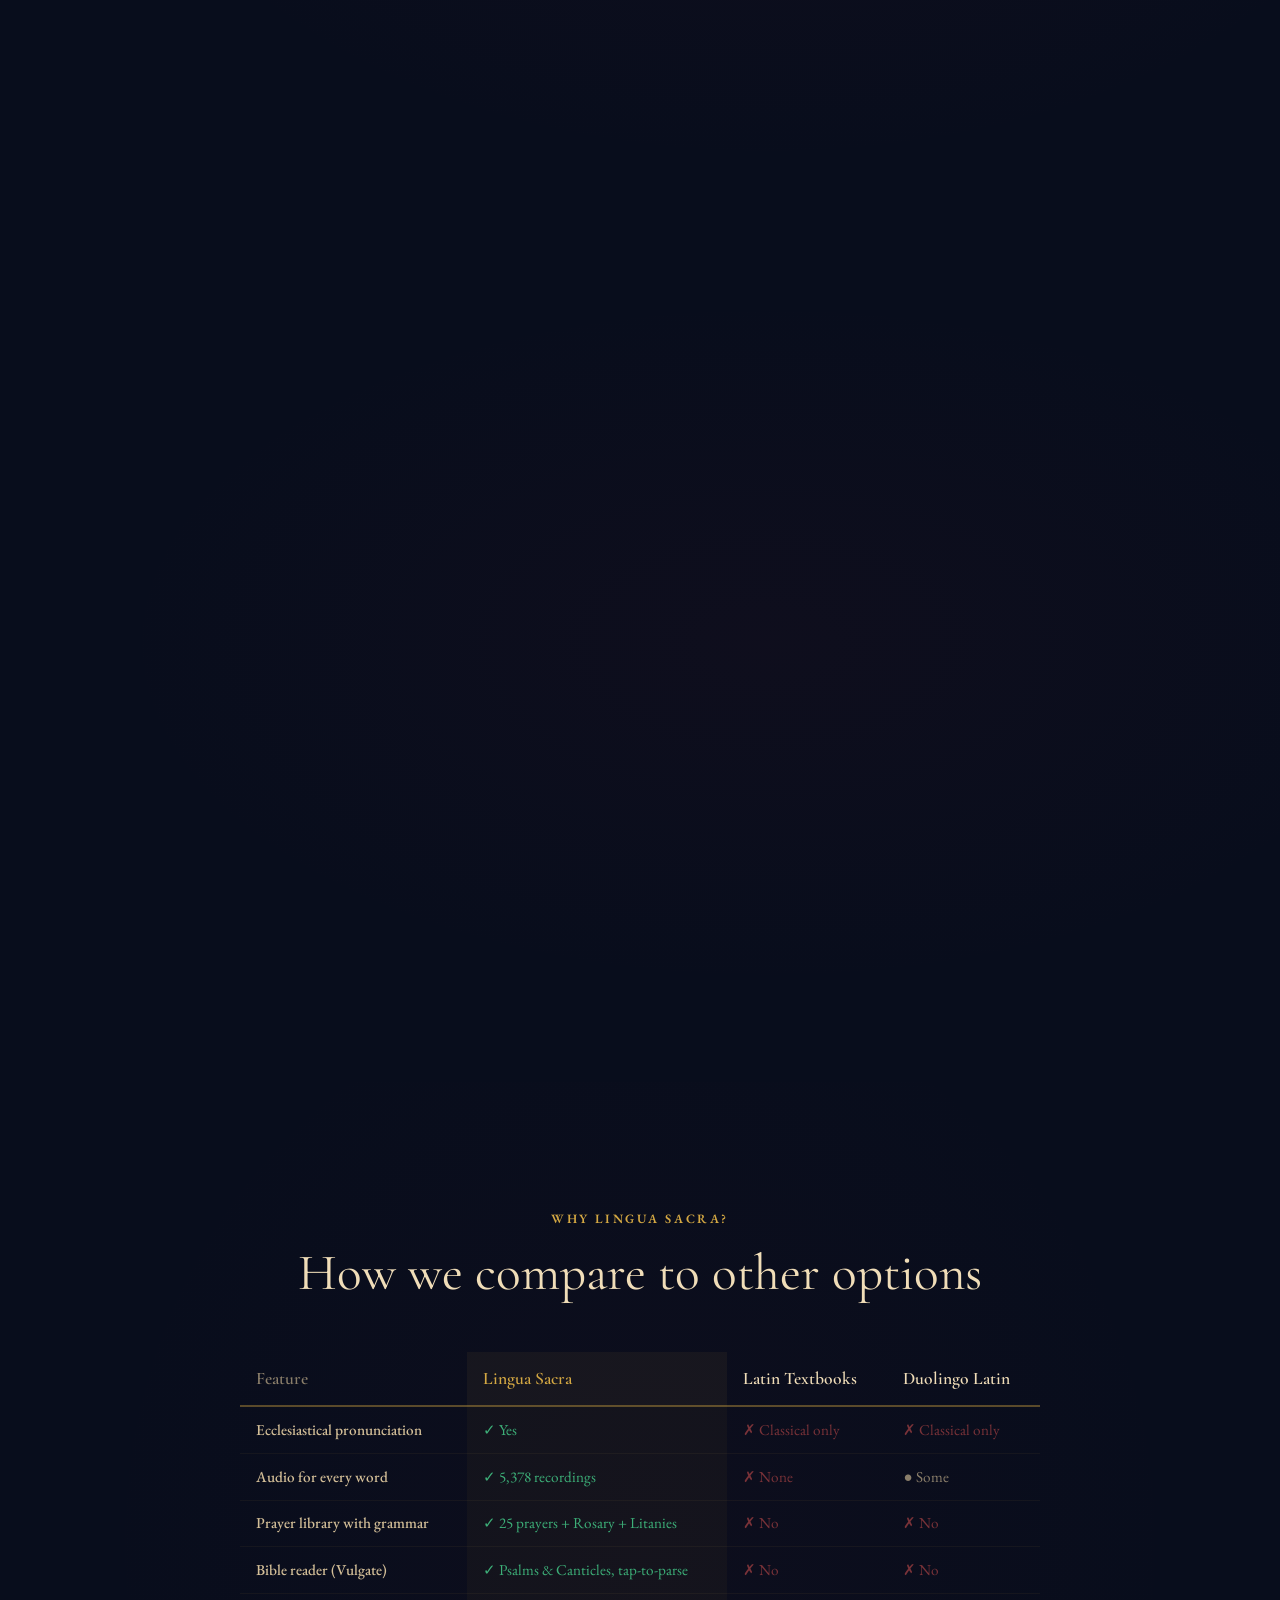
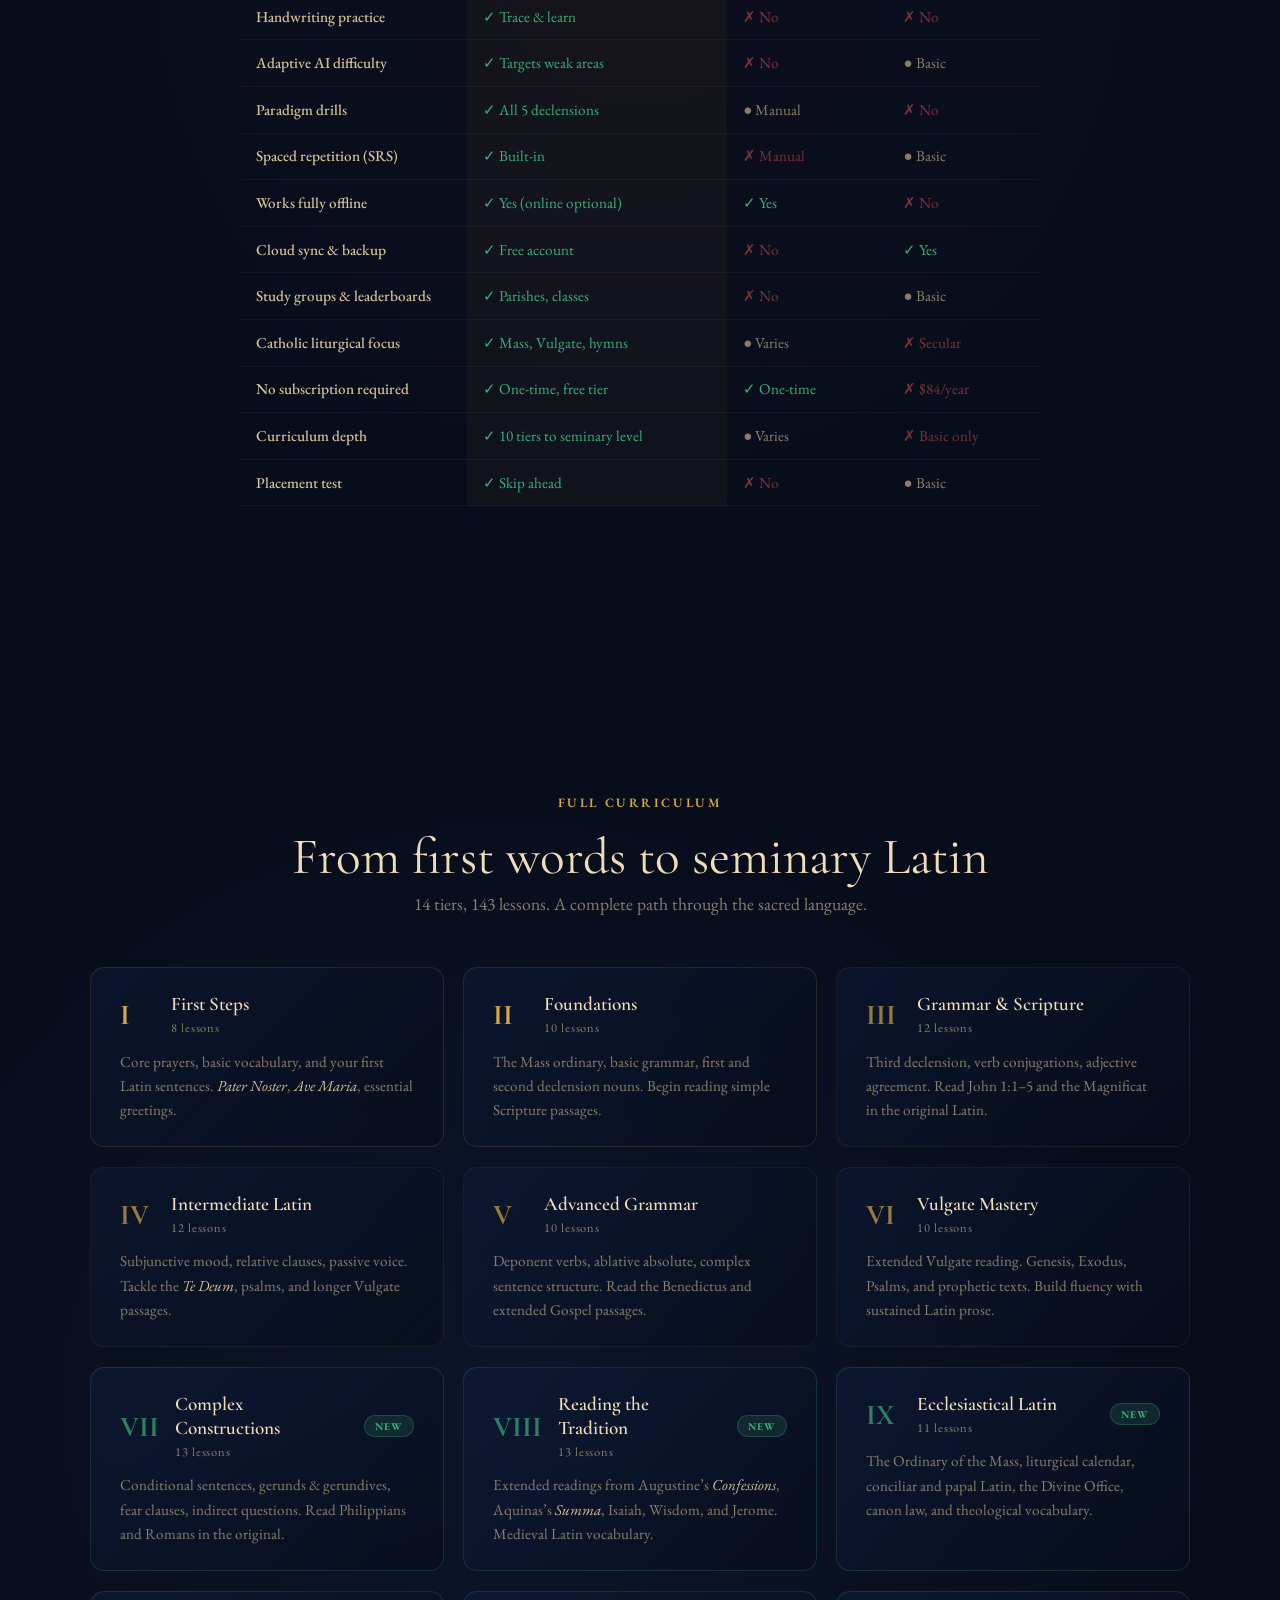
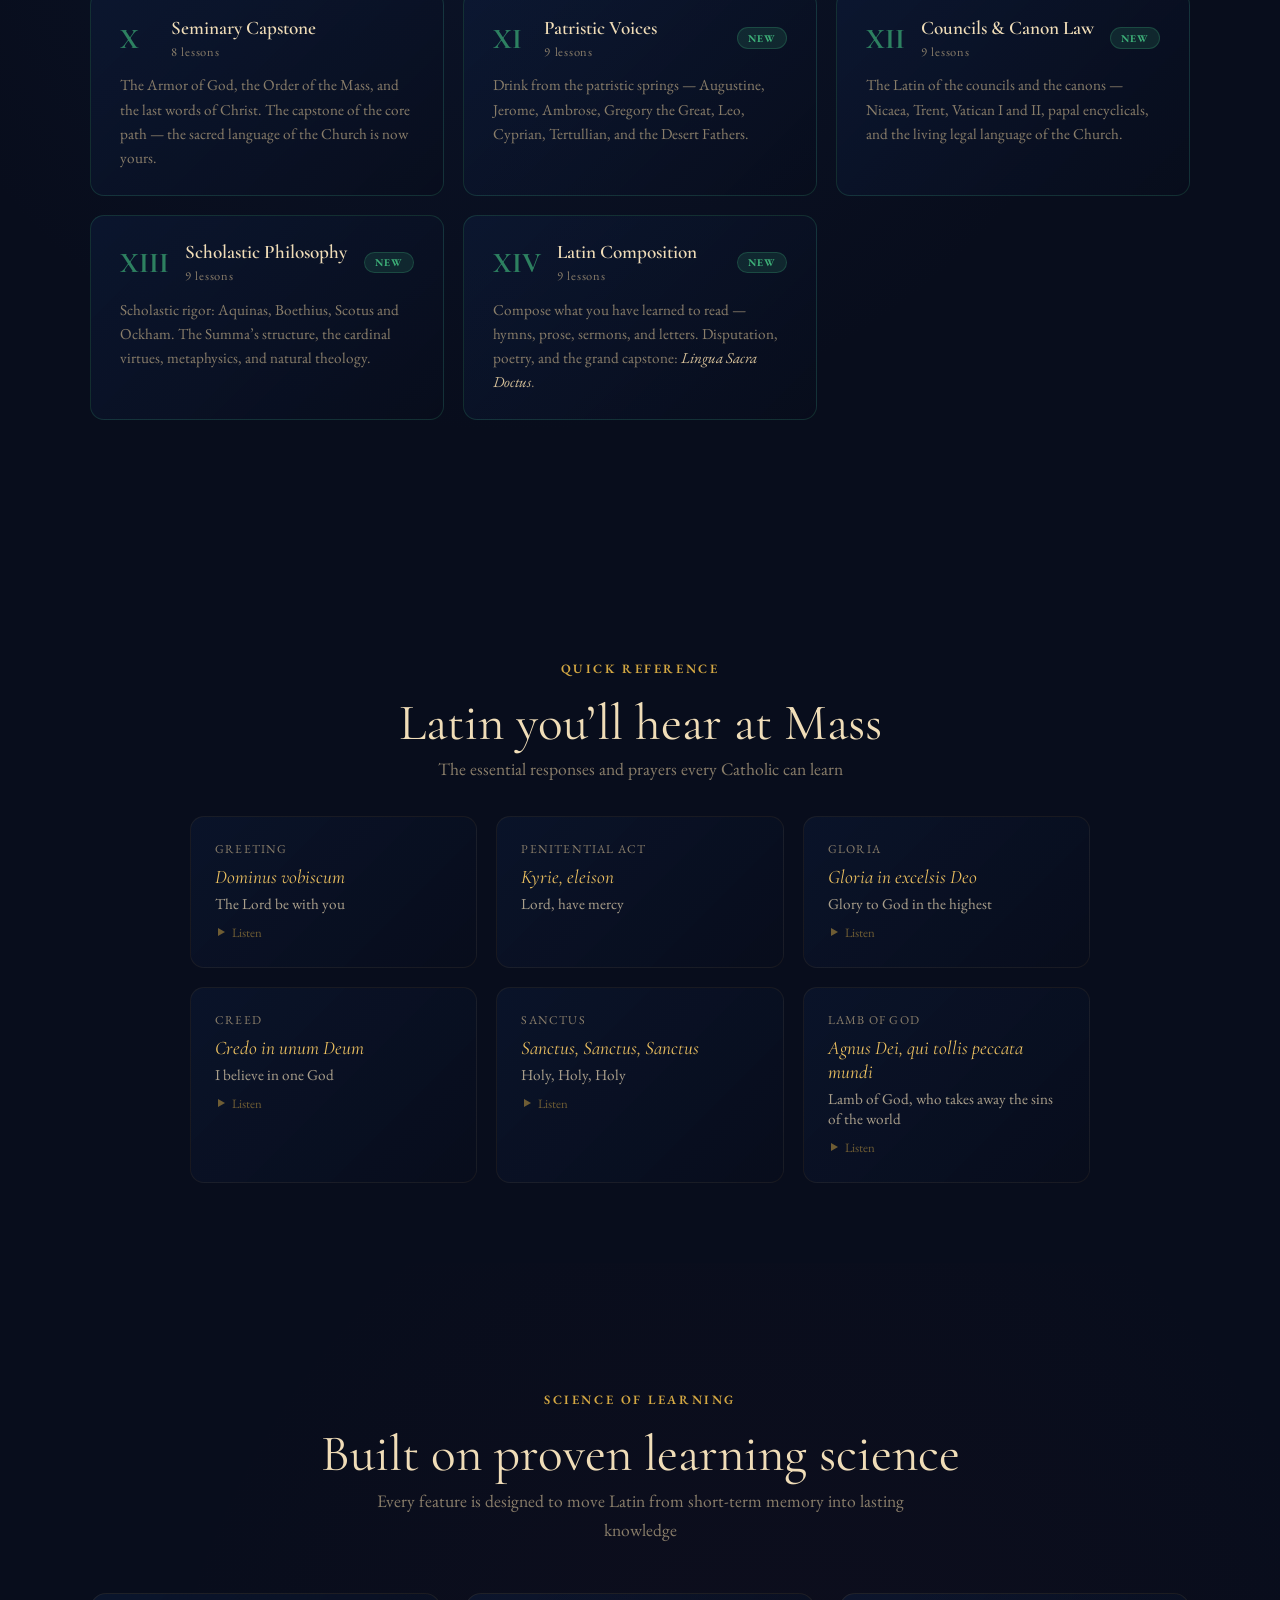
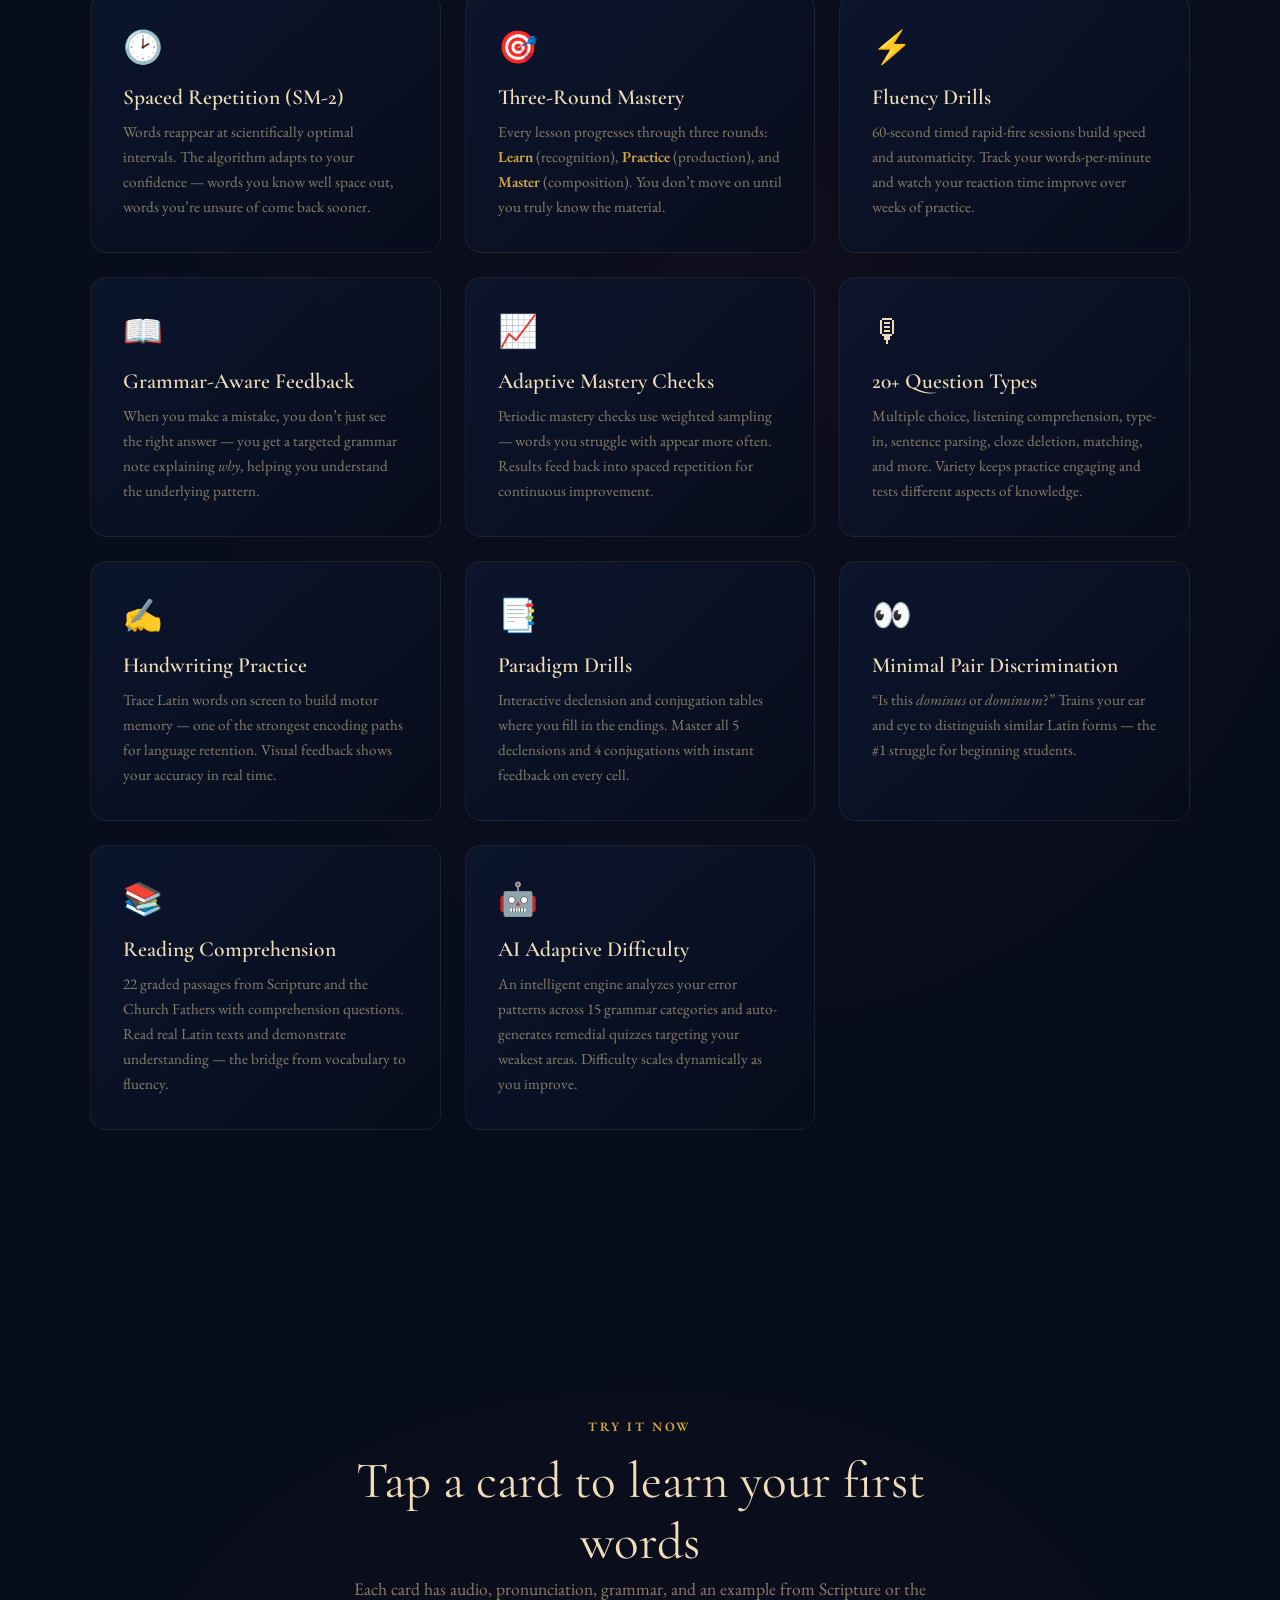
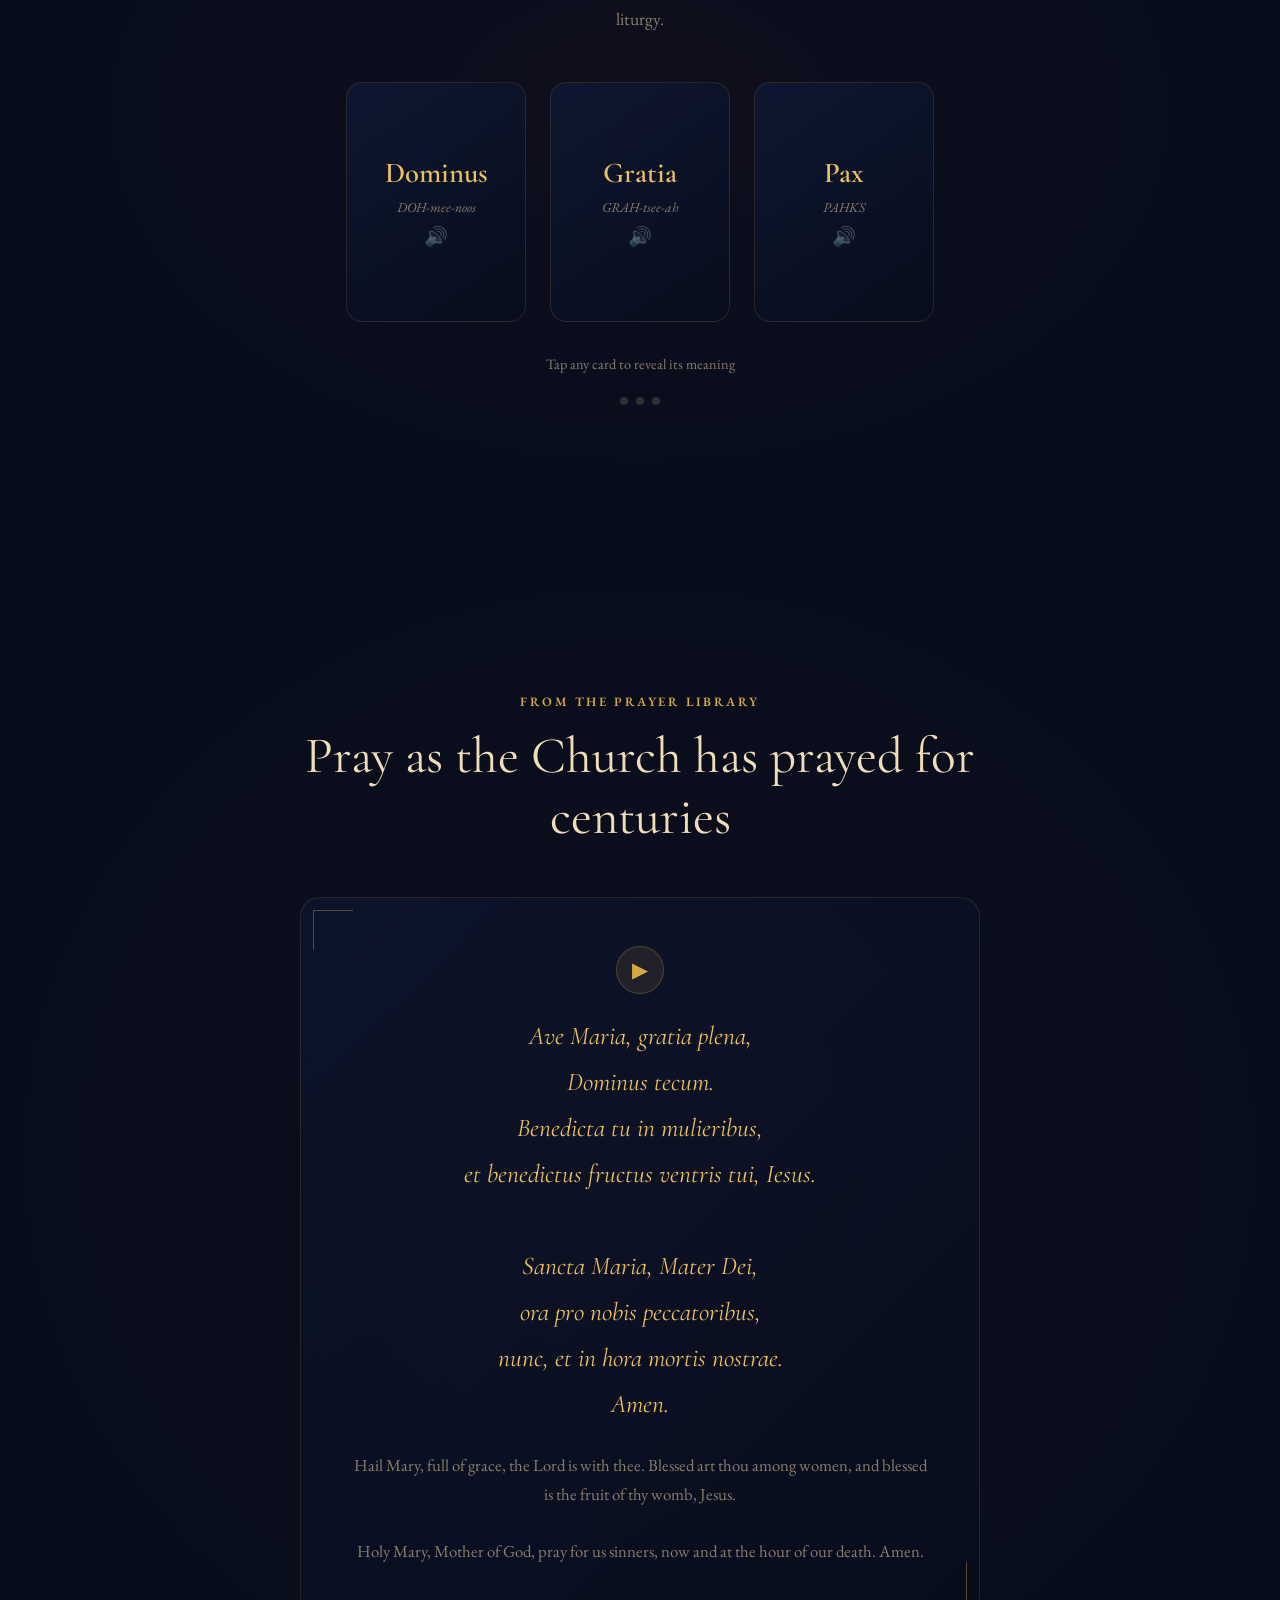
==== commit 41beab80: "feat(site): split CTA so returning users can sign in without re-onboarding Every CTA on the marketin" ====
--- a/index.html
+++ b/index.html
@@ -69,6 +69,9 @@
 .btn-secondary{display:inline-flex;align-items:center;gap:.6rem;border:1.5px solid var(--gold-dim);color:var(--parchment);padding:.9rem 2rem;border-radius:8px;font-weight:600;font-size:1.05rem;transition:border-color .3s,background .3s}
 .btn-secondary:hover{border-color:var(--gold);background:var(--gold-glow)}
 .hero-latin{margin-top:4rem;font-style:italic;color:var(--stone);font-size:1.05rem;letter-spacing:.08em;position:relative;z-index:2;opacity:.7}
+.hero-signin{margin-top:1.1rem;color:var(--stone);font-size:.95rem;opacity:.85;position:relative;z-index:2;text-align:center}
+.hero-signin a{color:var(--gold);font-weight:600;margin-left:.35rem;border-bottom:1px solid transparent;transition:border-color .2s,opacity .2s}
+.hero-signin a:hover{border-bottom-color:var(--gold);opacity:1}
 
 /* DIVIDER */
 .divider{width:100%;text-align:center;padding:1rem 0;overflow:hidden}
@@ -1075,6 +1078,7 @@
     <a href="#feedback">Feedback</a>
     <a href="/blog/">Blog</a>
     <a href="#download" class="nav-link-subtle">Download</a>
+    <a href="https://app.applinguasacra.com/auth" class="nav-link-subtle" data-surface="web-auth">Sign in</a>
     <a href="https://app.applinguasacra.com" class="nav-cta">Try the app</a>
   </div>
 </nav>
@@ -1105,6 +1109,10 @@
       Google Play &mdash; $4.99
     </a>
   </div>
+  <p class="hero-signin reveal reveal-delay-3">
+    Already have an account?
+    <a href="https://app.applinguasacra.com/auth" data-surface="web-auth" aria-label="Sign in to your Lingua Sacra account">Sign in &rsaquo;</a>
+  </p>
   <p class="hero-latin reveal reveal-delay-4">Disce Latinam &middot; Ad maiorem Dei gloriam</p>
 
   <div class="rating-badge reveal reveal-delay-4">
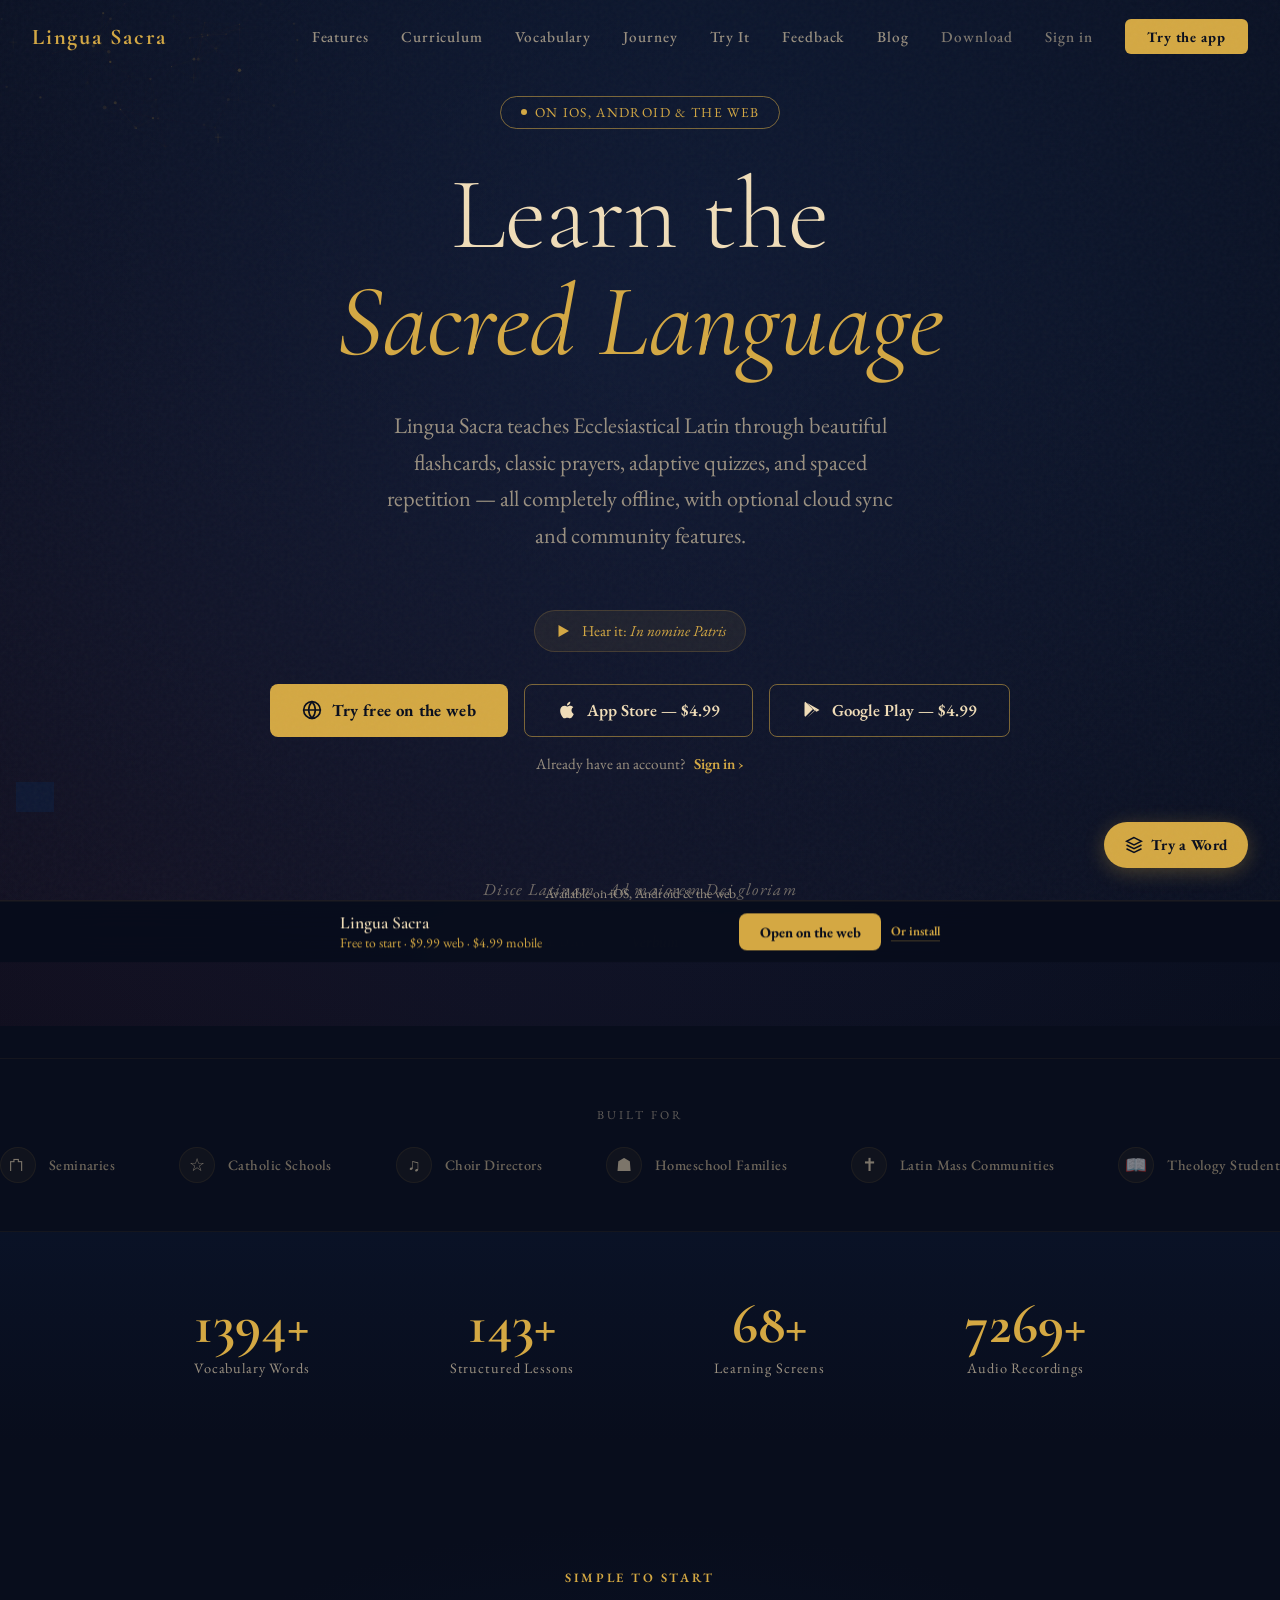
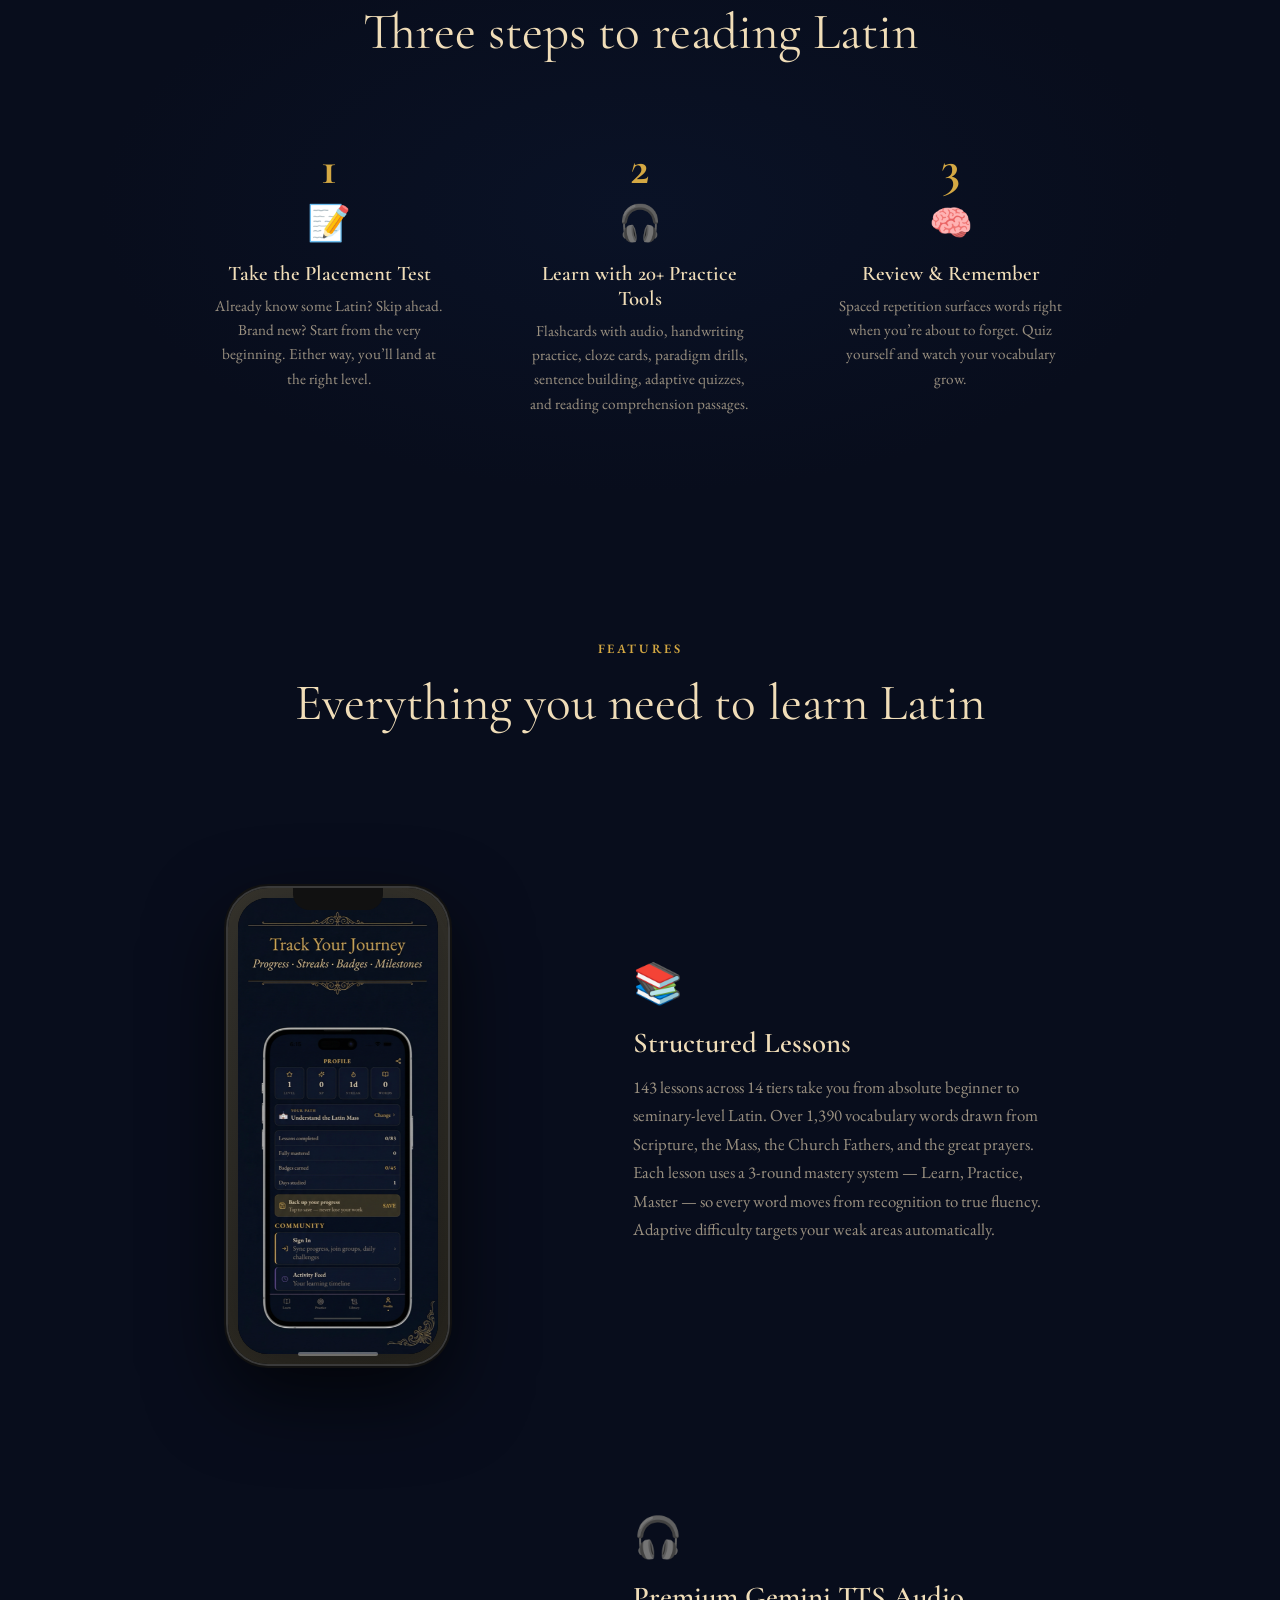
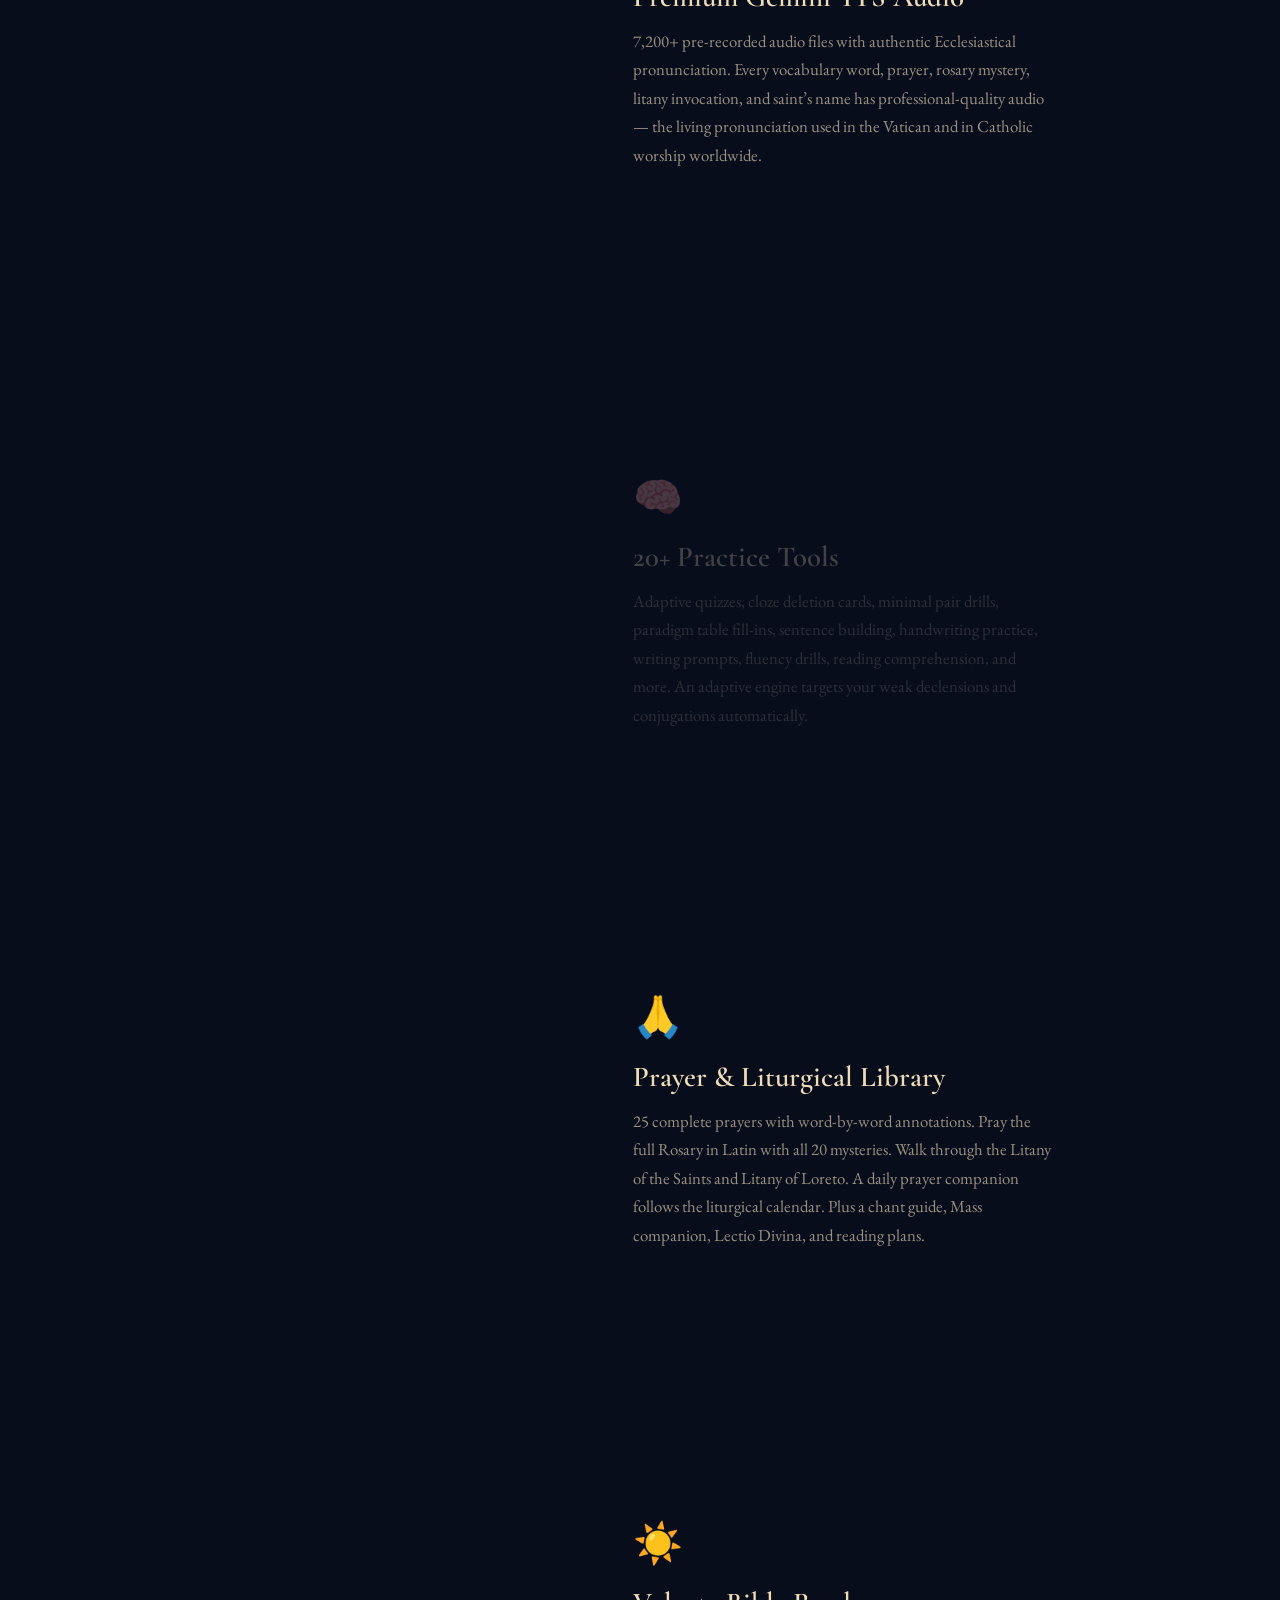
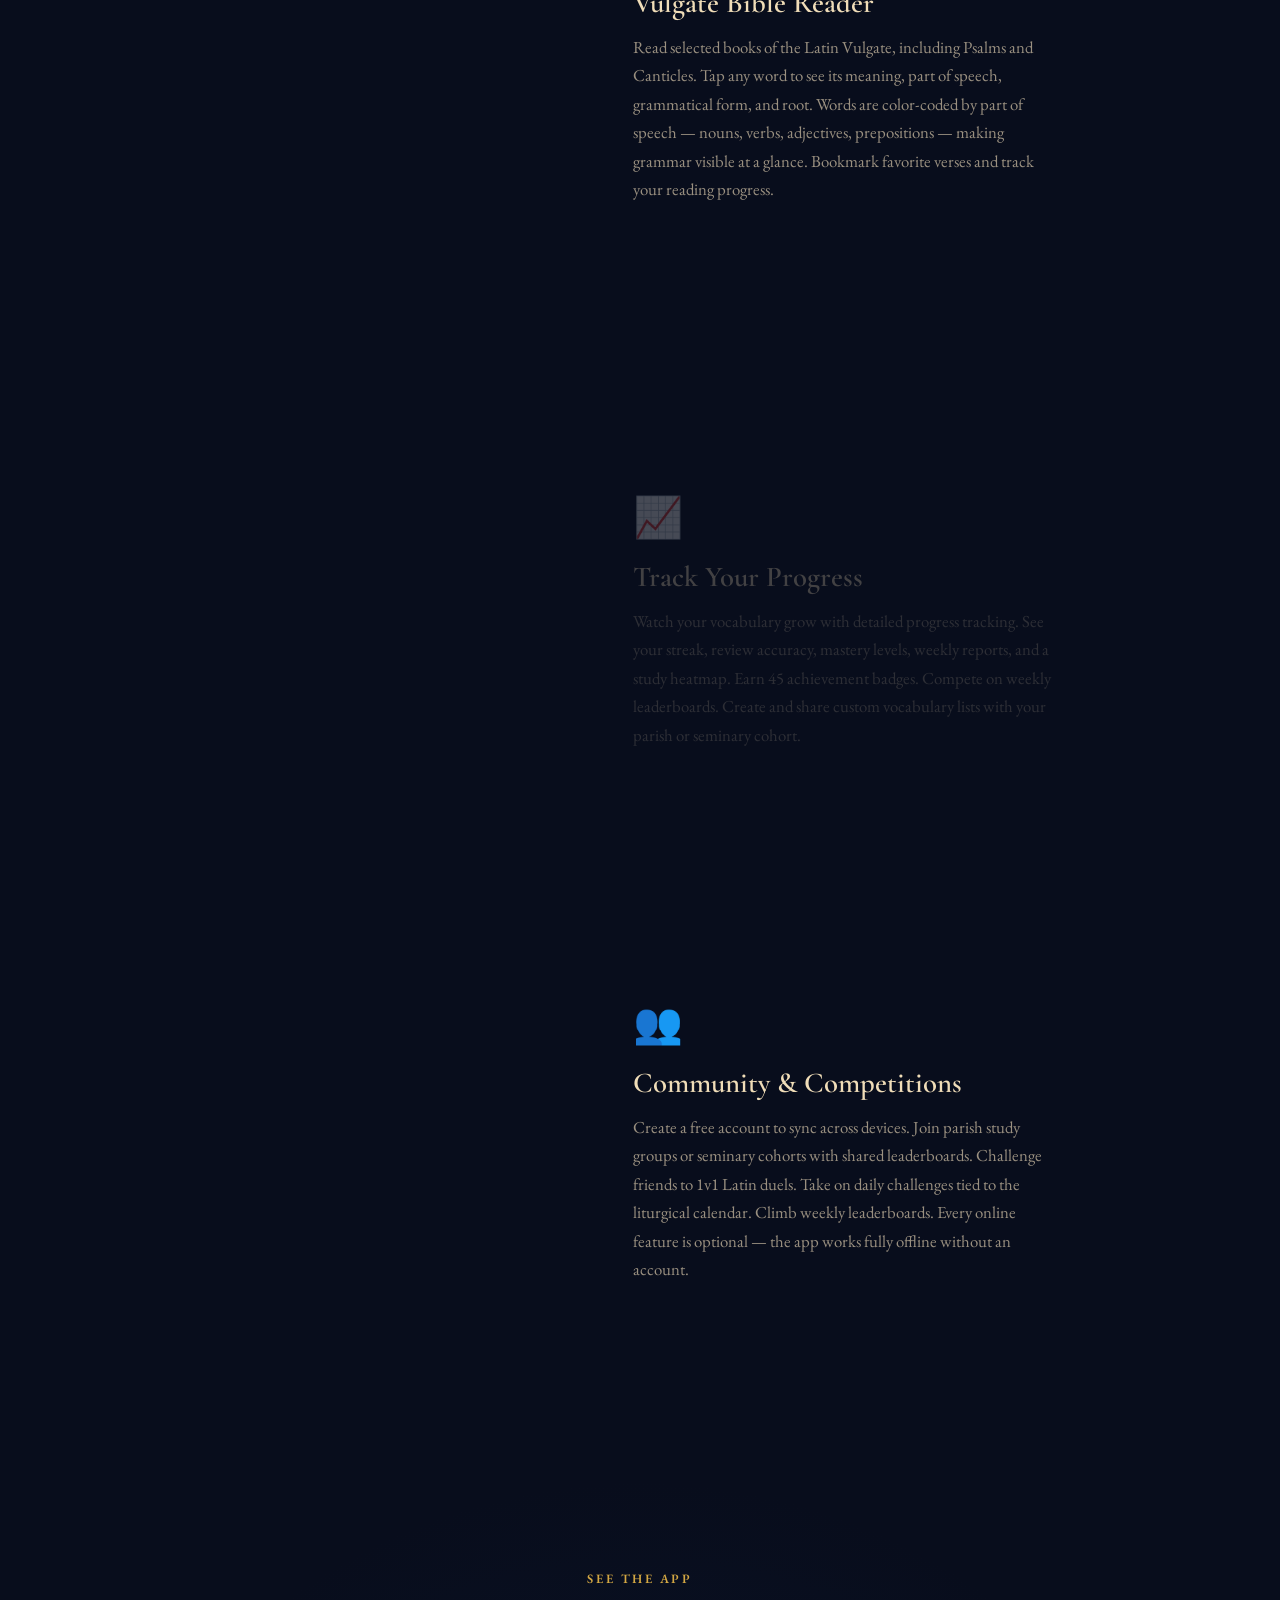
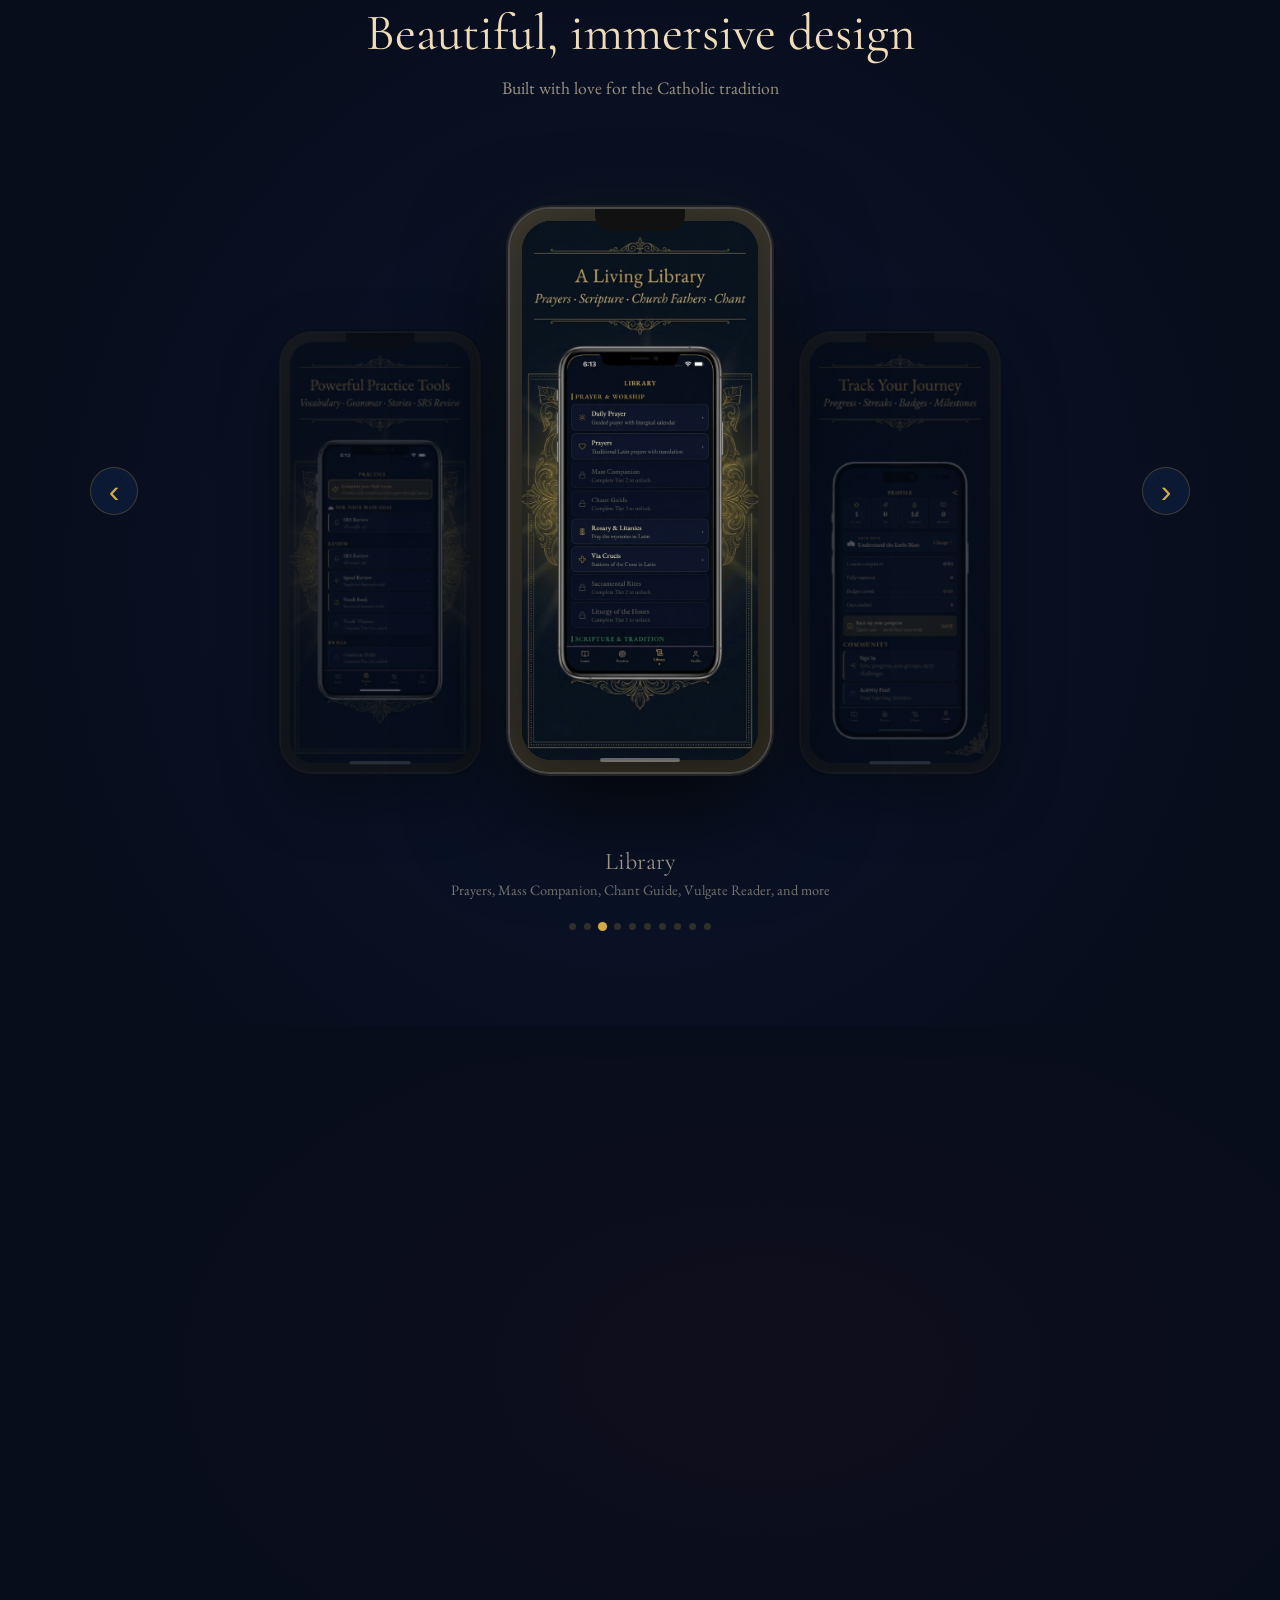
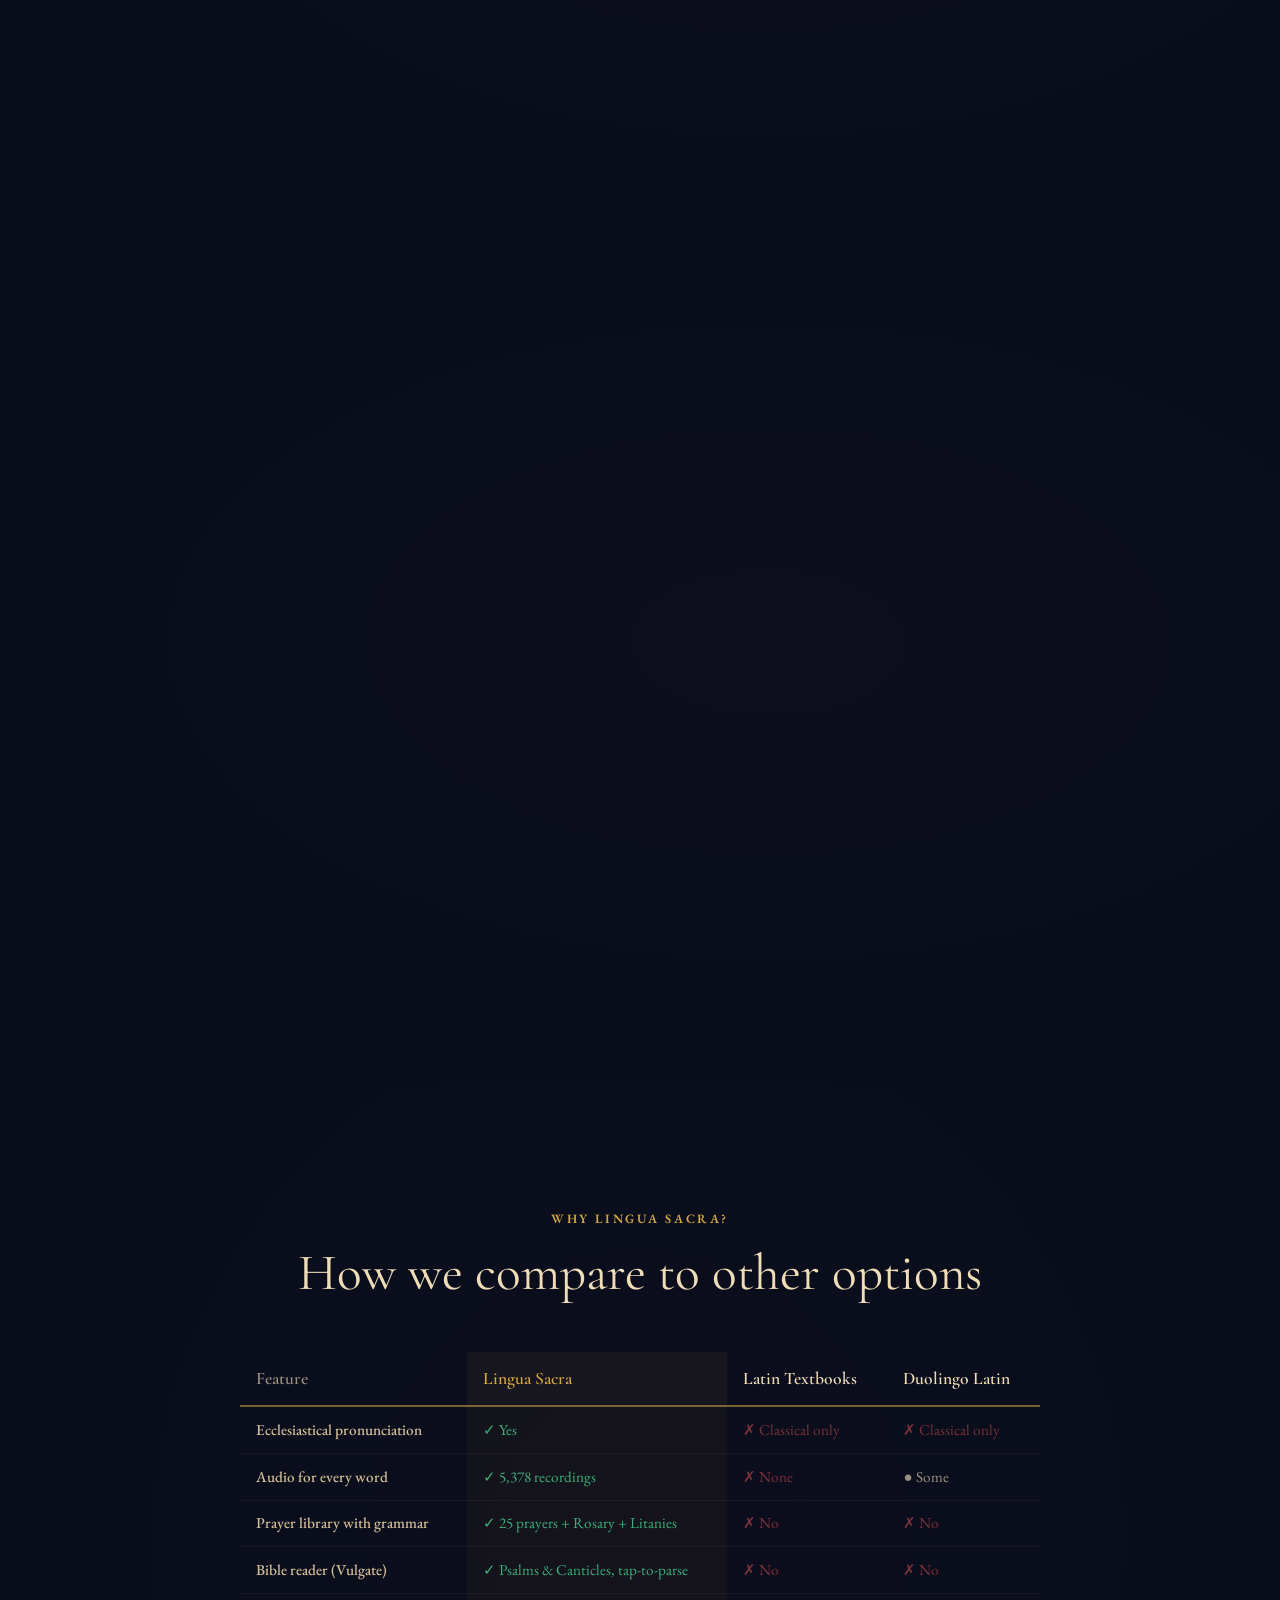
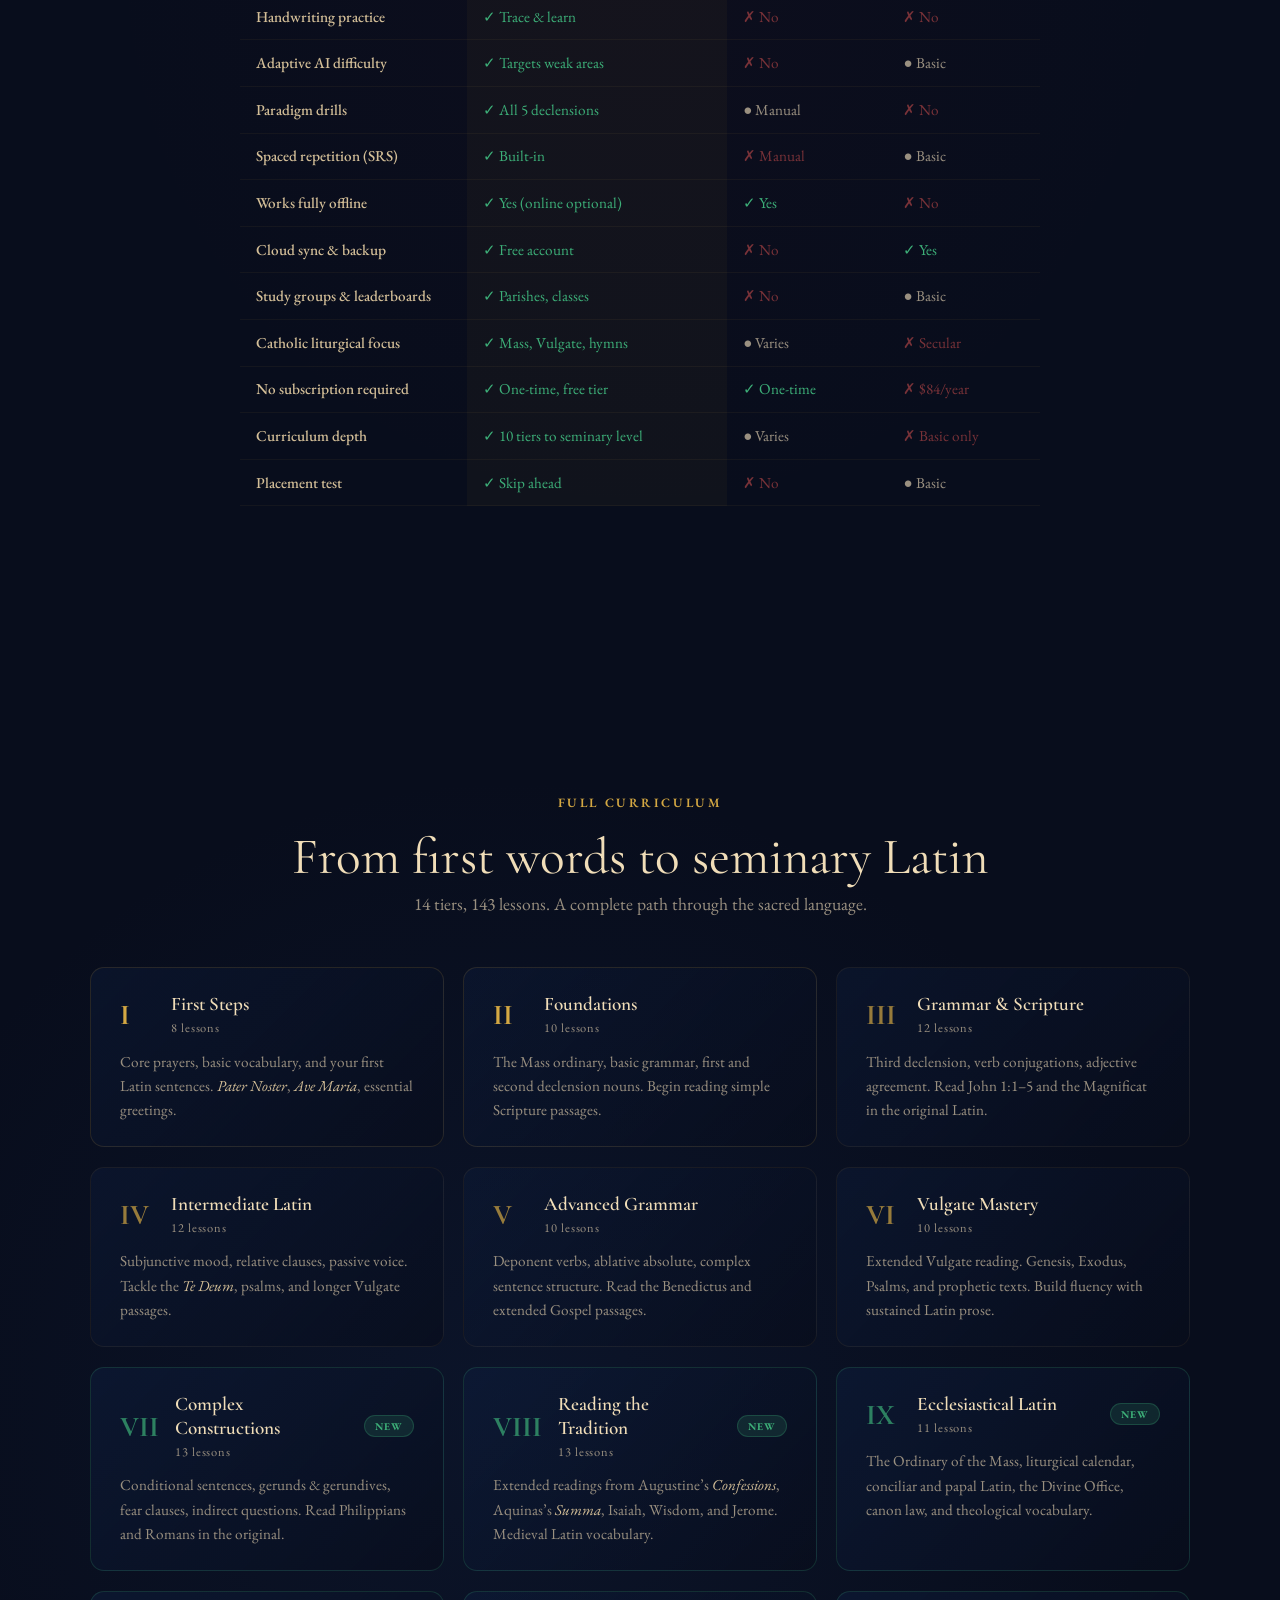
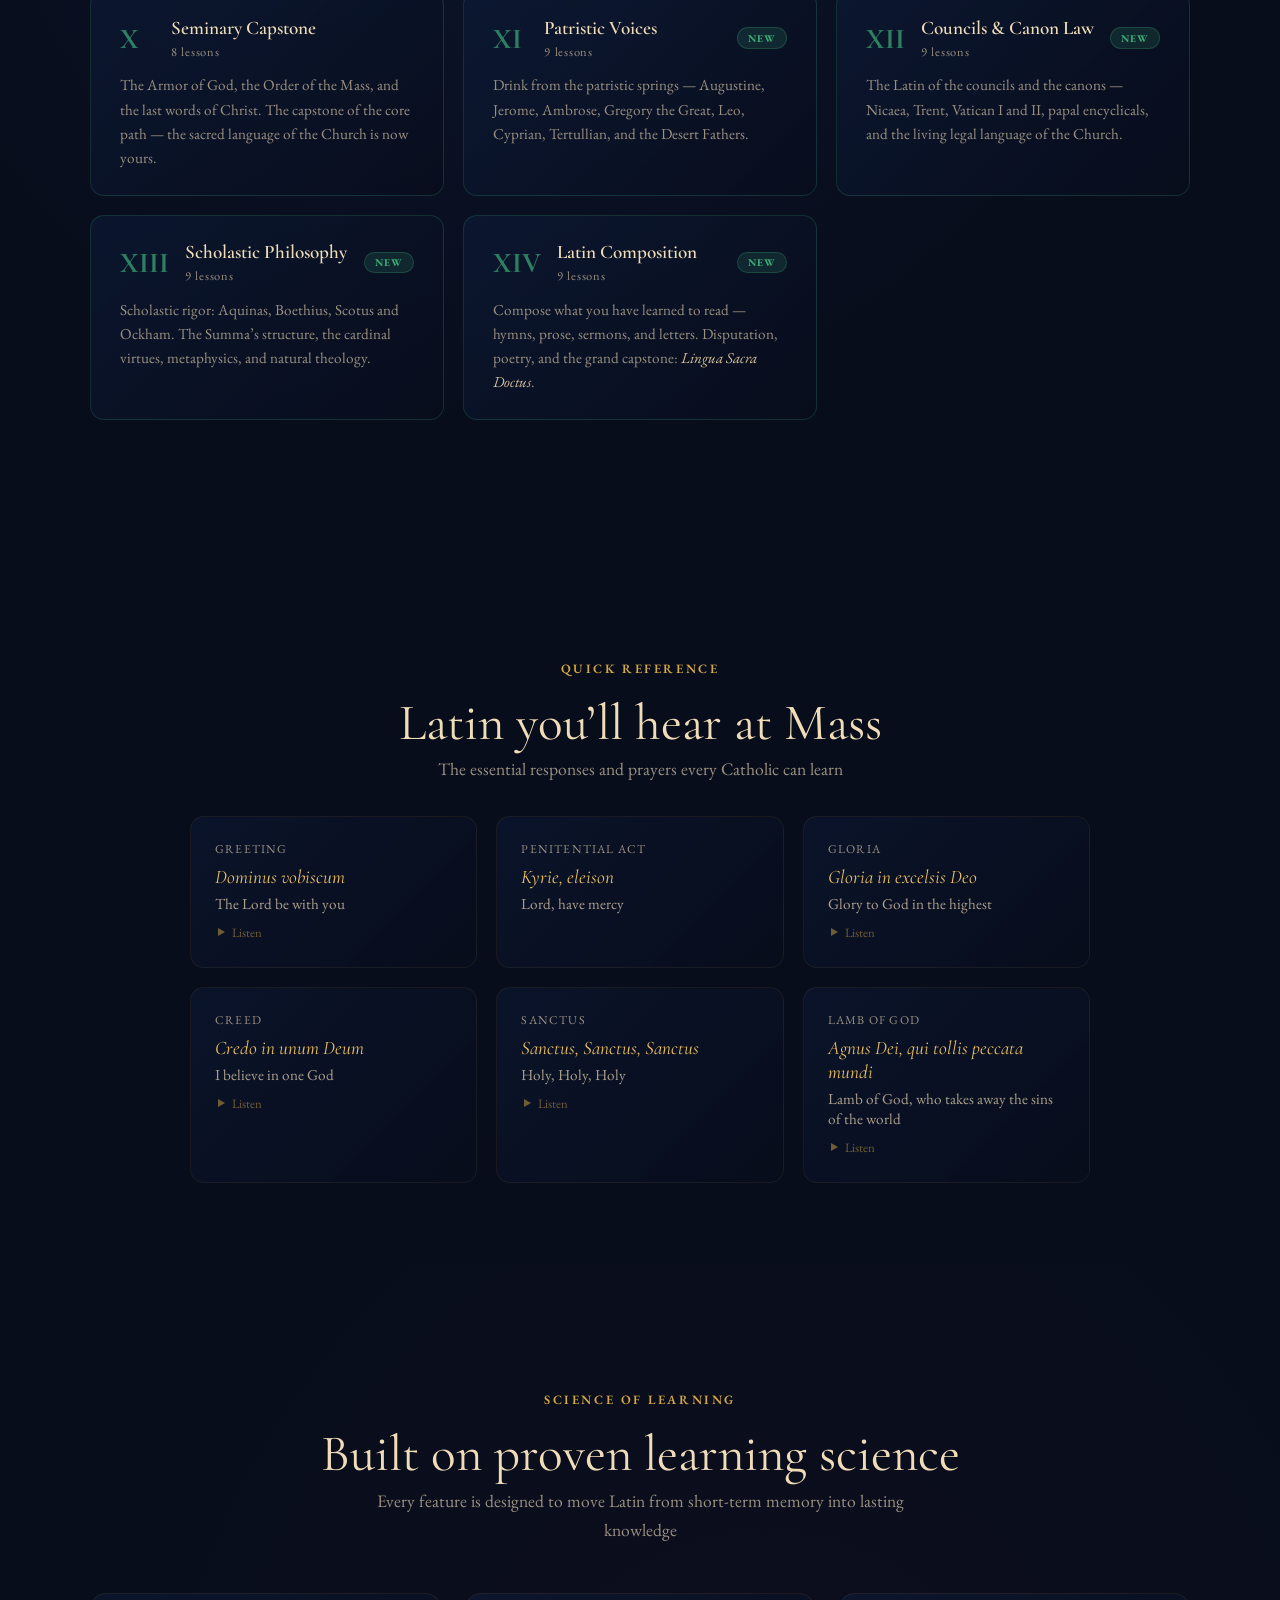
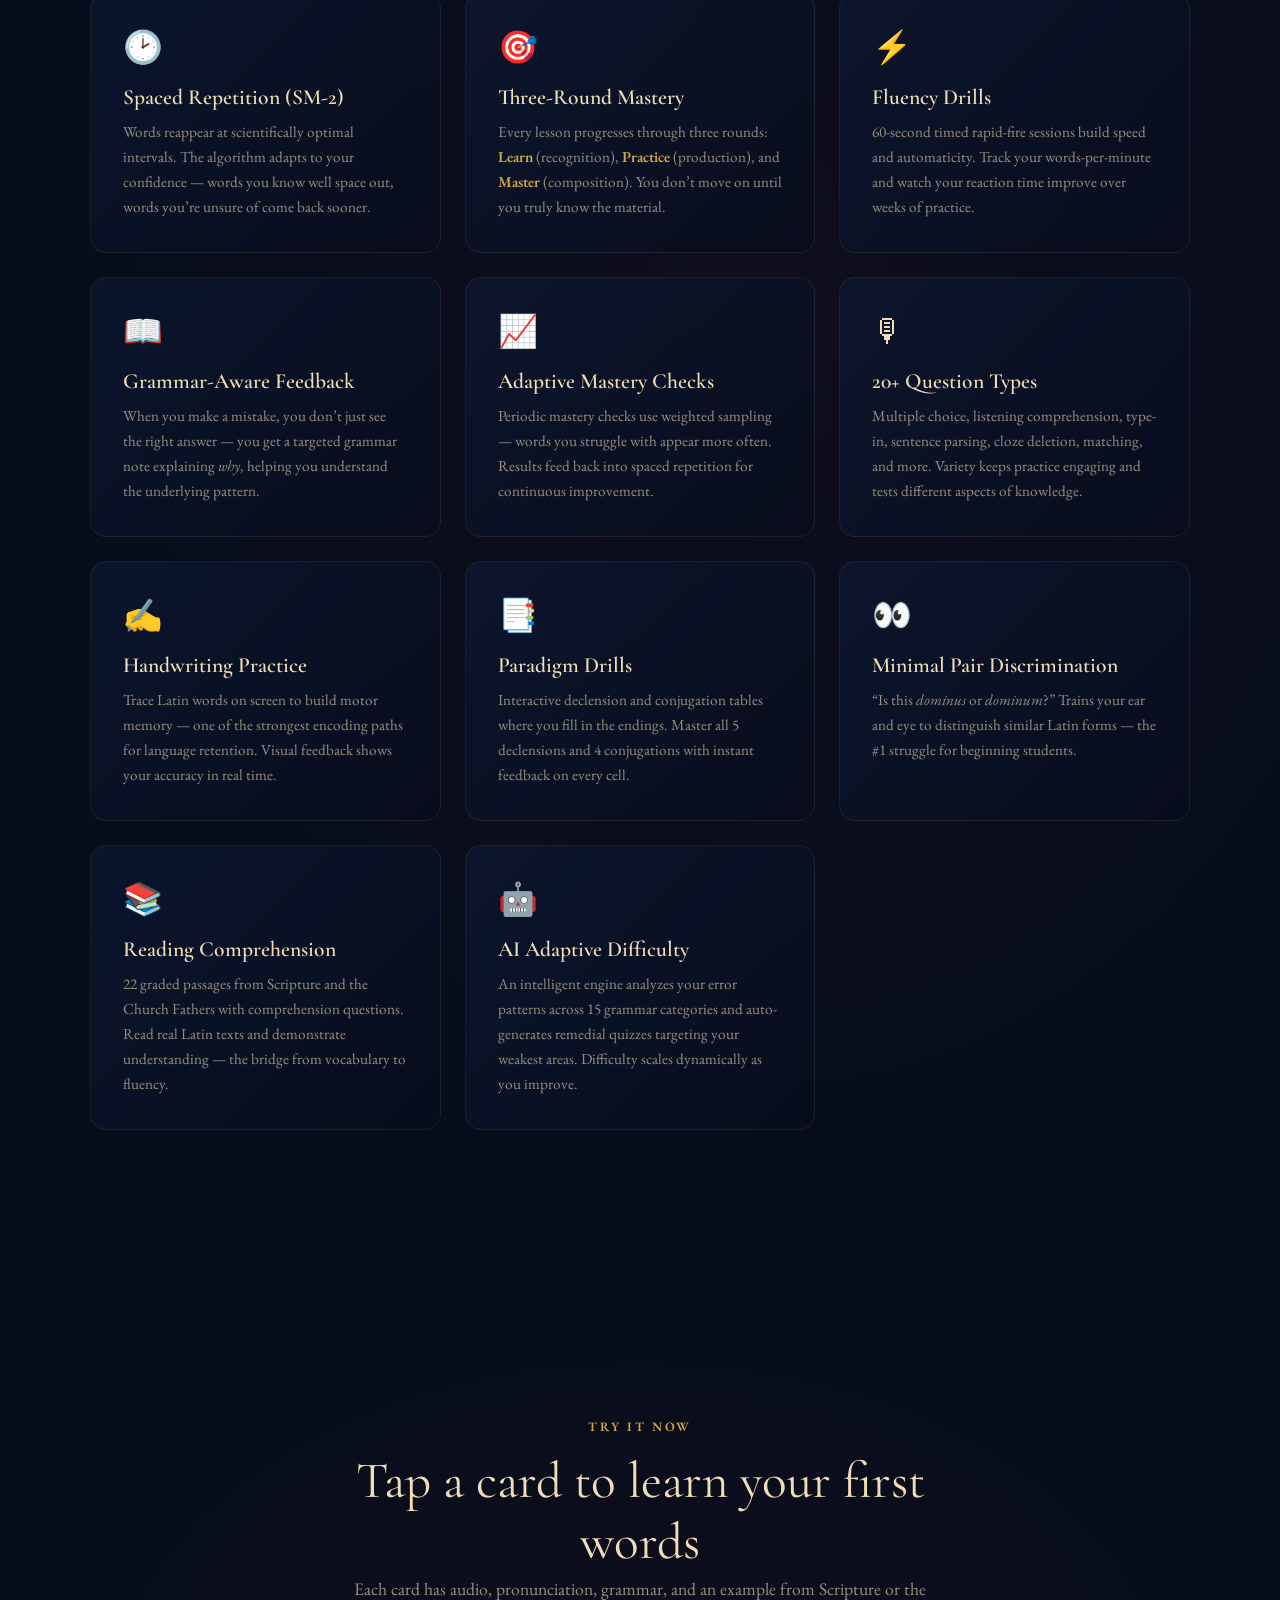
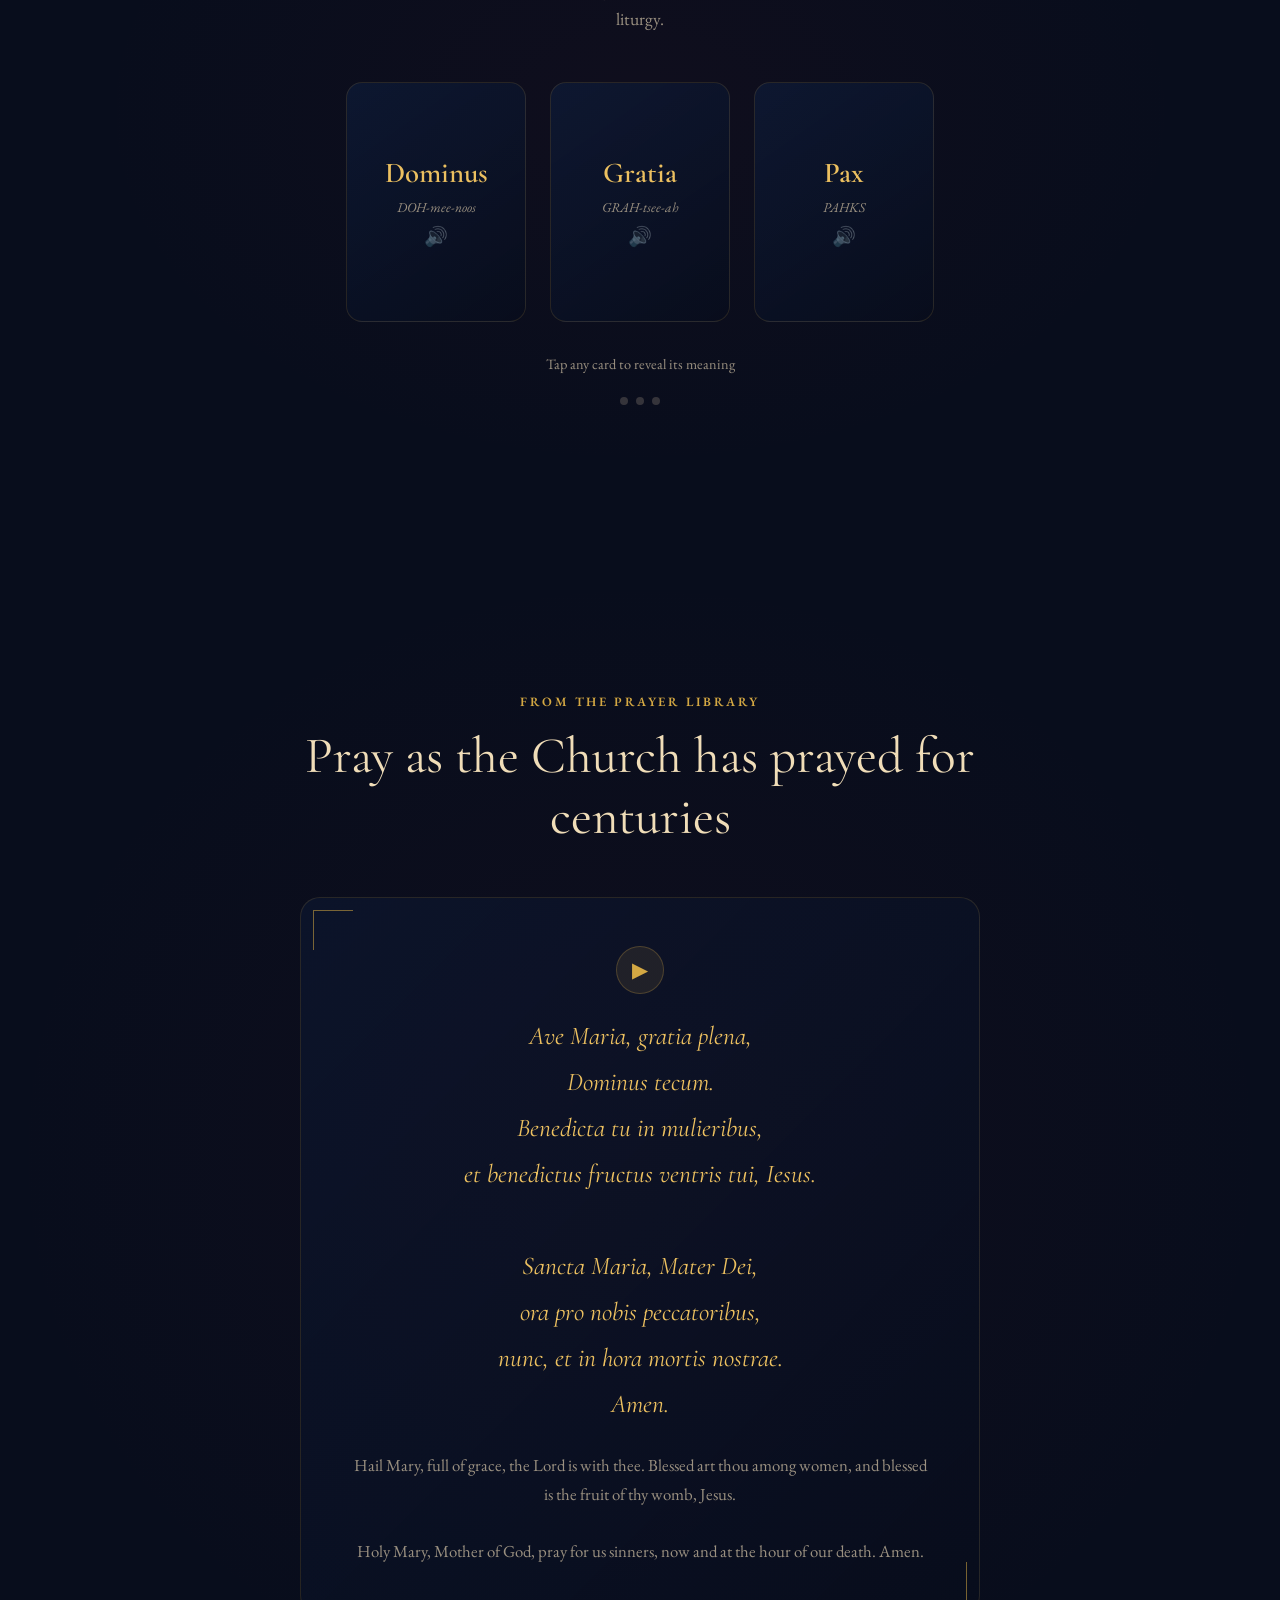
==== commit 9b52d651: "feat(site): consume shared brand tokens from the app repo Replace the hardcoded :root palette block " ====
--- a/index.html
+++ b/index.html
@@ -16,19 +16,20 @@
 <link rel="preconnect" href="https://fonts.googleapis.com">
 <link rel="preconnect" href="https://fonts.gstatic.com" crossorigin>
 <link href="https://fonts.googleapis.com/css2?family=EB+Garamond:ital,wght@0,400;0,500;0,600;0,700;0,800;1,400;1,500;1,700&family=Cormorant+Garamond:ital,wght@0,300;0,400;0,600;0,700;1,300;1,400&display=swap" rel="stylesheet">
+<!-- Shared brand tokens, generated from the app's @lingua-sacra/brand package.
+     Source of truth: https://github.com/jmmarquez2025/lingua-sacra (packages/brand).
+     Regenerate via `npm run build && npm run sync-marketing` in that package. -->
+<link rel="stylesheet" href="/assets/brand/colors.css">
 <style>
 *,*::before,*::after{margin:0;padding:0;box-sizing:border-box}
 html{scroll-behavior:smooth;font-size:16px}
 body{font-family:'EB Garamond','Baskerville',Georgia,serif;background:#080D1C;color:#F0DDB8;overflow-x:hidden;-webkit-font-smoothing:antialiased}
 a{color:inherit;text-decoration:none}img{max-width:100%;display:block}
 
+/* Site-local vars not in the shared brand tokens. */
 :root{
-  --navy:#080D1C;--navy-mid:#0E1E3E;--navy-light:#1A3260;
-  --gold:#D4A843;--gold-light:#ECC060;--gold-dim:rgba(212,168,67,0.4);
-  --gold-glow:rgba(212,168,67,0.12);--gold-faint:rgba(212,168,67,0.06);
-  --parchment:#F0DDB8;--parchment-mid:#D4BF98;
-  --stone:#8A7E6A;--crimson:#E05060;
-  --green:#3DAF78;--red:#C24B4B;
+  --gold-faint:rgba(212,168,67,0.06);
+  --red:#C24B4B;
 }
 
 body::before{content:'';position:fixed;inset:0;background-image:url("data:image/svg+xml,%3Csvg viewBox='0 0 256 256' xmlns='http://www.w3.org/2000/svg'%3E%3Cfilter id='n'%3E%3CfeTurbulence type='fractalNoise' baseFrequency='0.9' numOctaves='4' stitchTiles='stitch'/%3E%3C/filter%3E%3Crect width='100%25' height='100%25' filter='url(%23n)' opacity='0.03'/%3E%3C/svg%3E");pointer-events:none;z-index:9999}
--- a/assets/brand/colors.css
+++ b/assets/brand/colors.css
@@ -0,0 +1,33 @@
+/* Generated by packages/brand/scripts/build.ts — do not edit by hand.
+ * Source of truth: @lingua-sacra/brand (packages/brand/src/colors.ts)
+ */
+
+:root {
+  --navy: #080D1C;
+  --navy-mid: #0E1E3E;
+  --navy-light: #1A3260;
+  --gold: #D4A843;
+  --gold-light: #ECC060;
+  --gold-dim: rgba(212,168,67,0.55);
+  --gold-glow: rgba(212,168,67,0.20);
+  --parchment: #F0DDB8;
+  --parchment-mid: #D4BF98;
+  --stone: #9A9080;
+  --crimson: #E05060;
+  --green: #3DAF78;
+}
+
+body.light-mode {
+  --navy: #F2EADB;
+  --navy-mid: #C8D4E4;
+  --navy-light: #3E6090;
+  --gold: #6B5A10;
+  --gold-light: #5A4A08;
+  --gold-dim: rgba(139,115,32,0.50);
+  --gold-glow: rgba(139,115,32,0.15);
+  --parchment: #1A1510;
+  --parchment-mid: #3D3630;
+  --stone: #5E5448;
+  --crimson: #882028;
+  --green: #146030;
+}
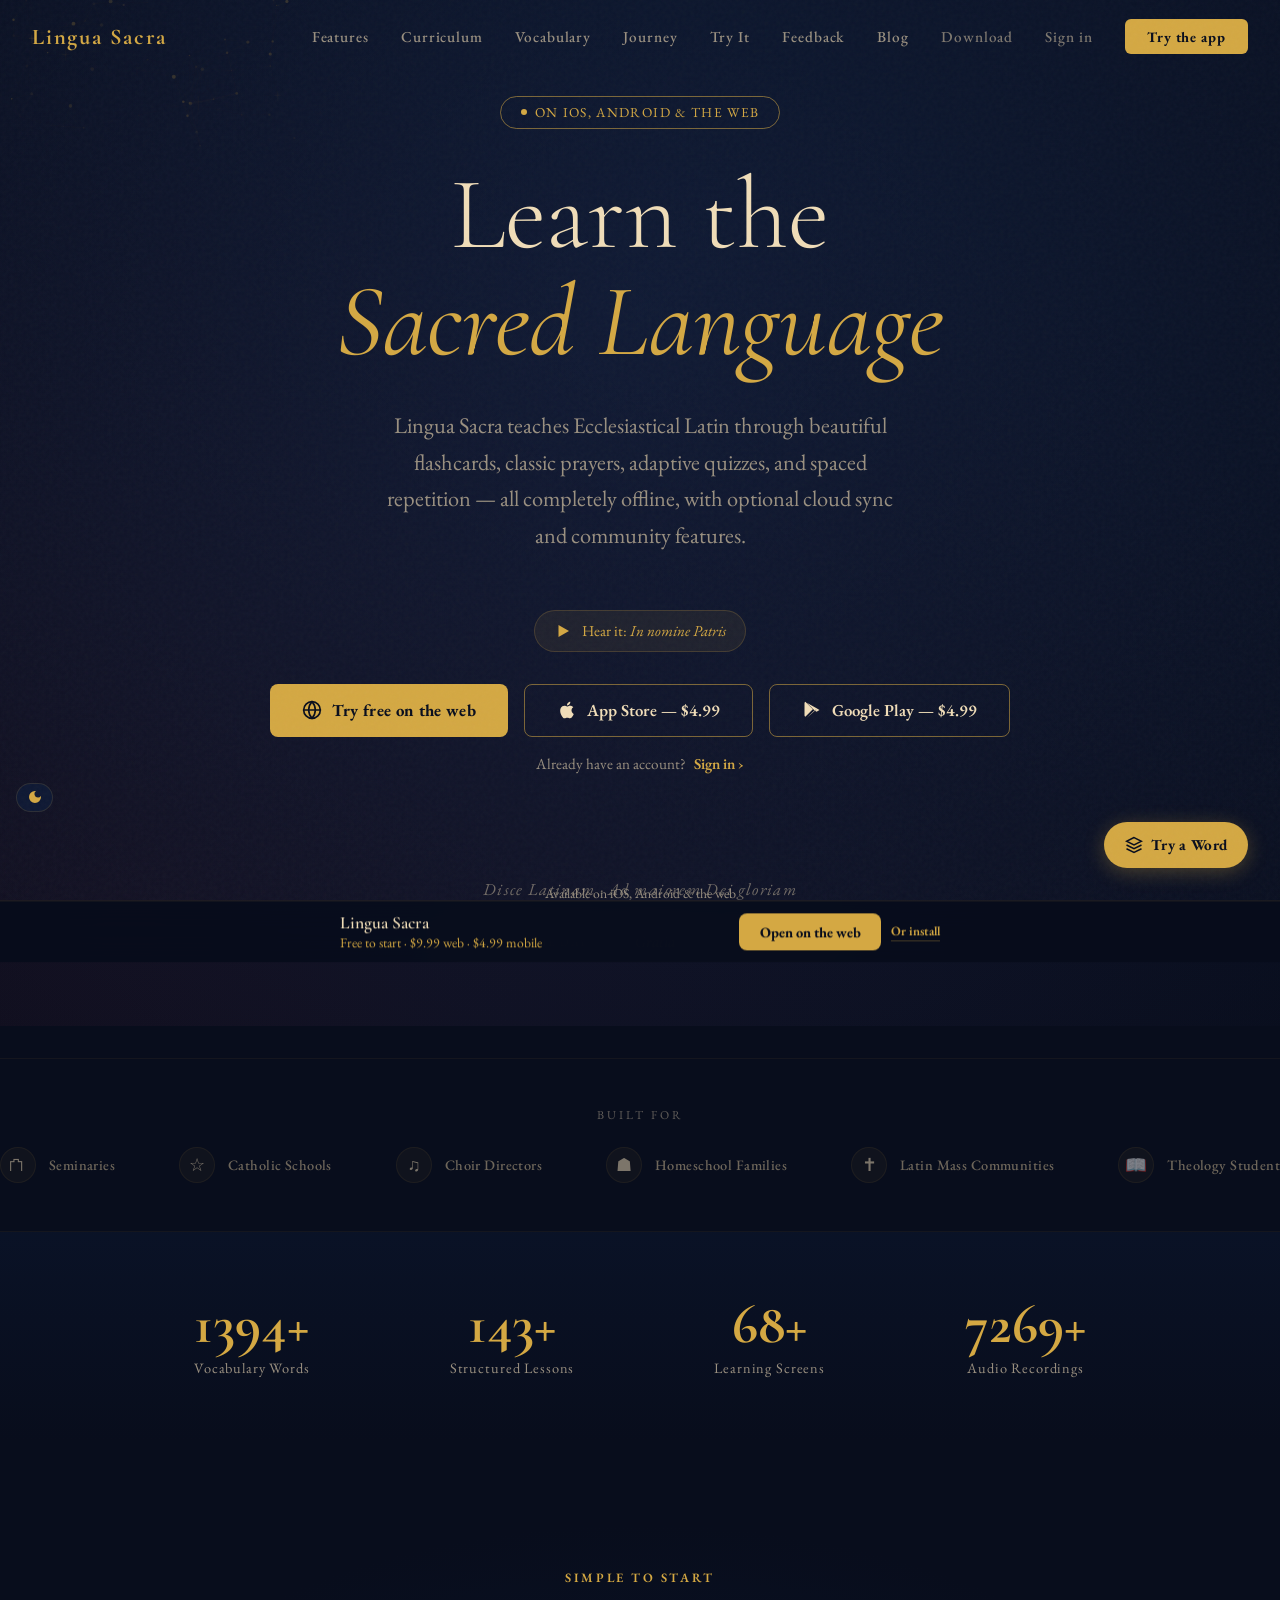
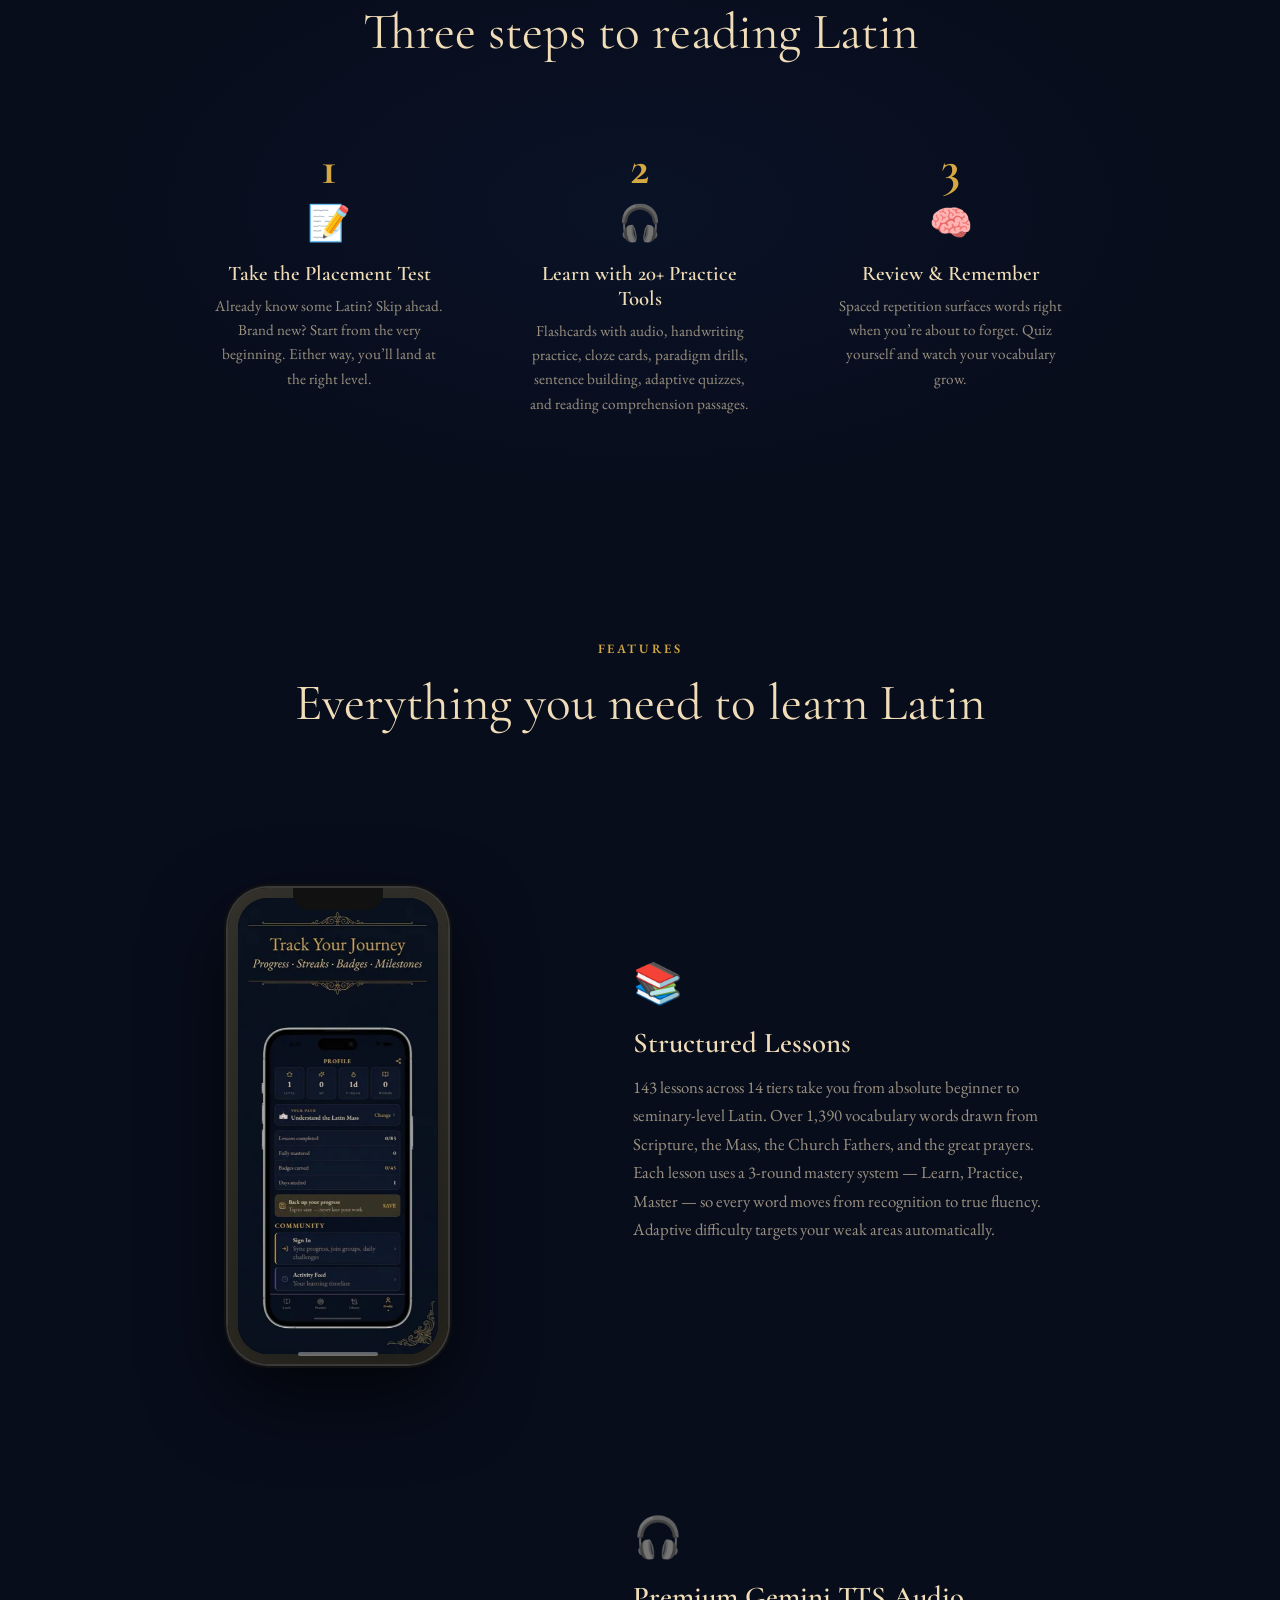
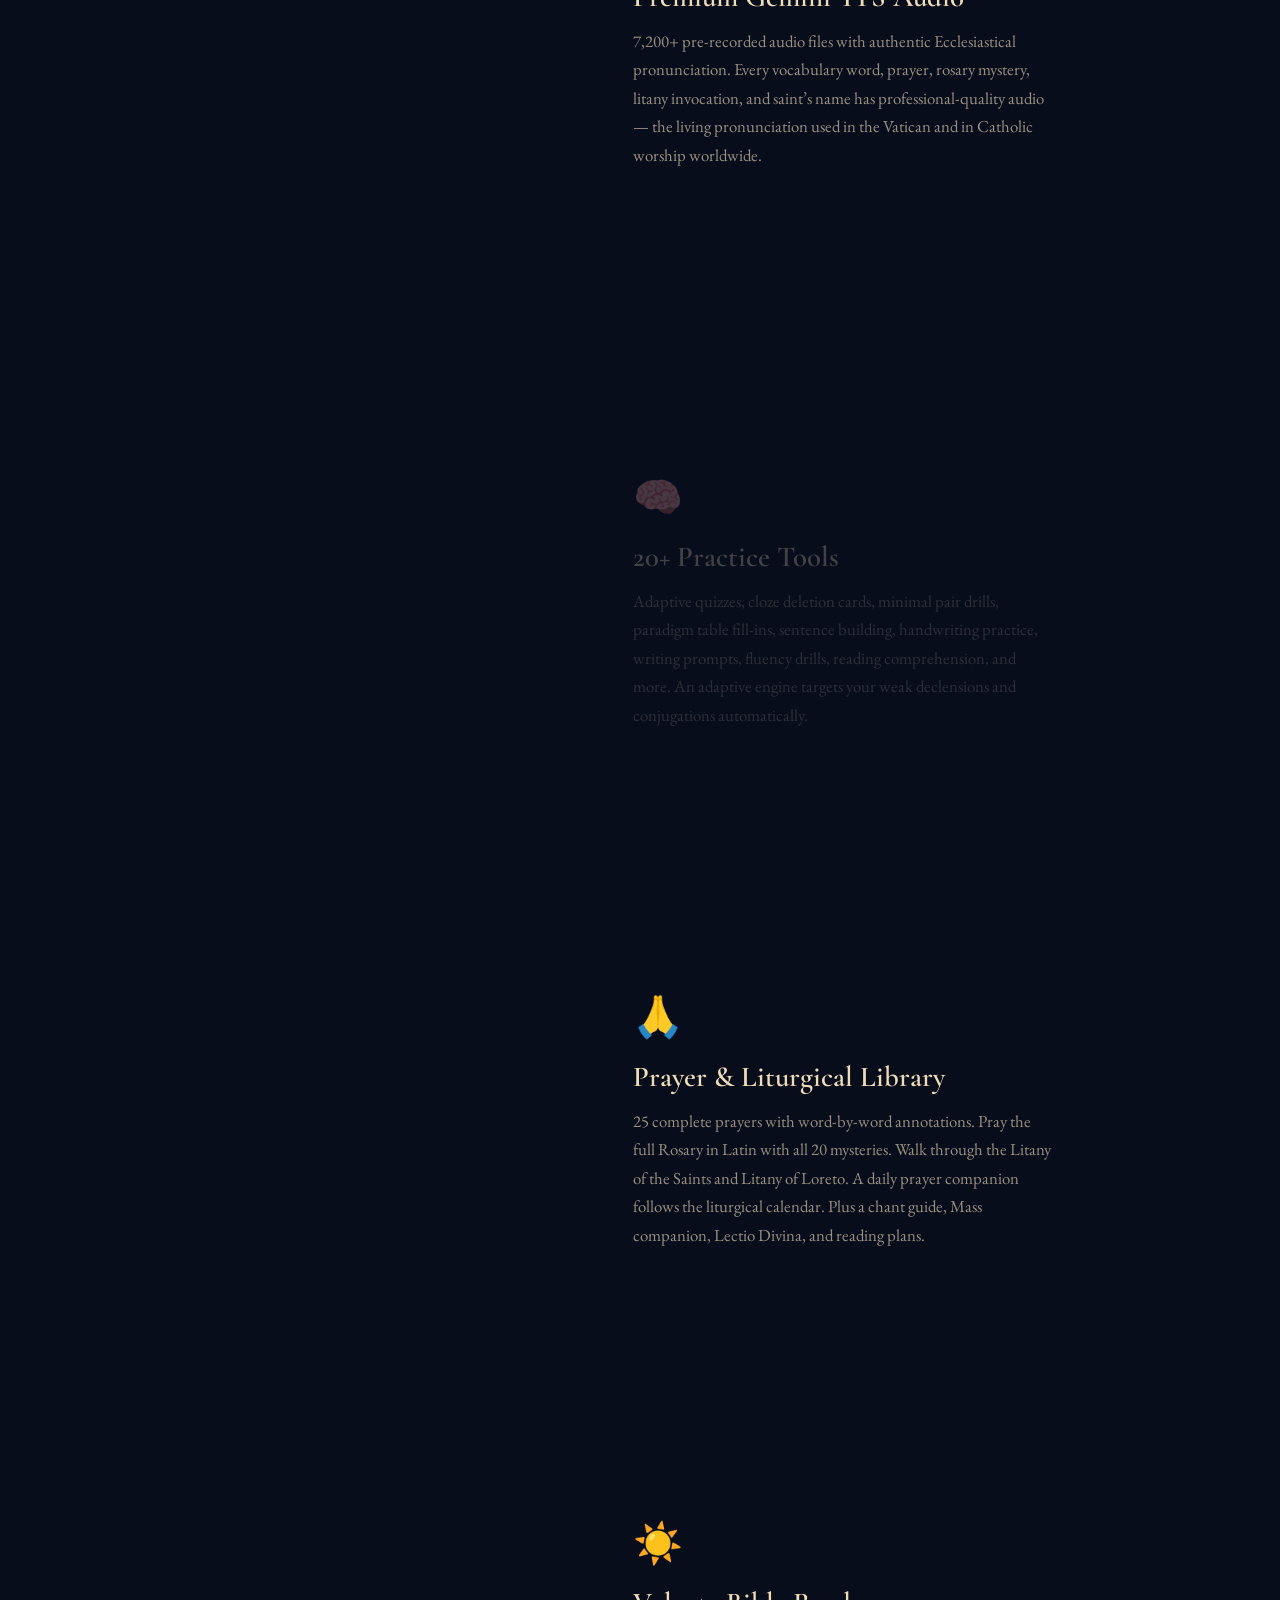
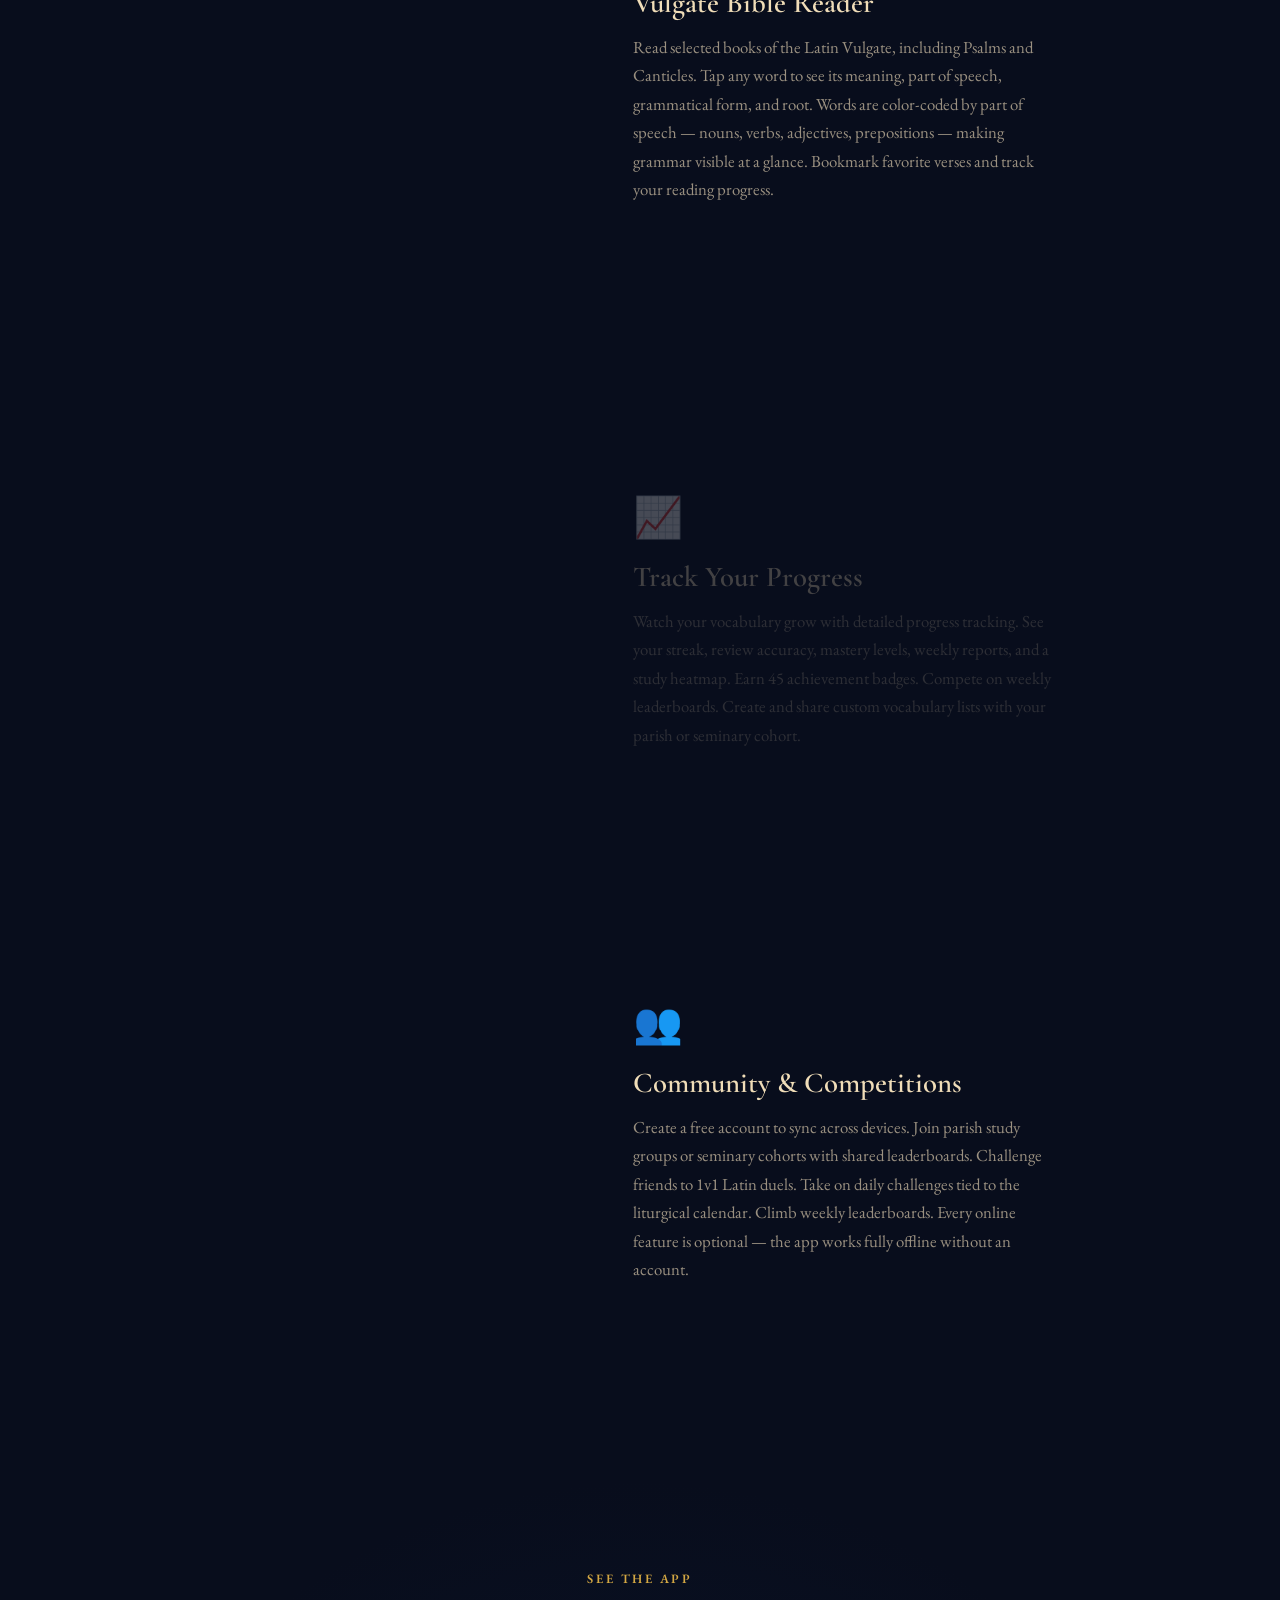
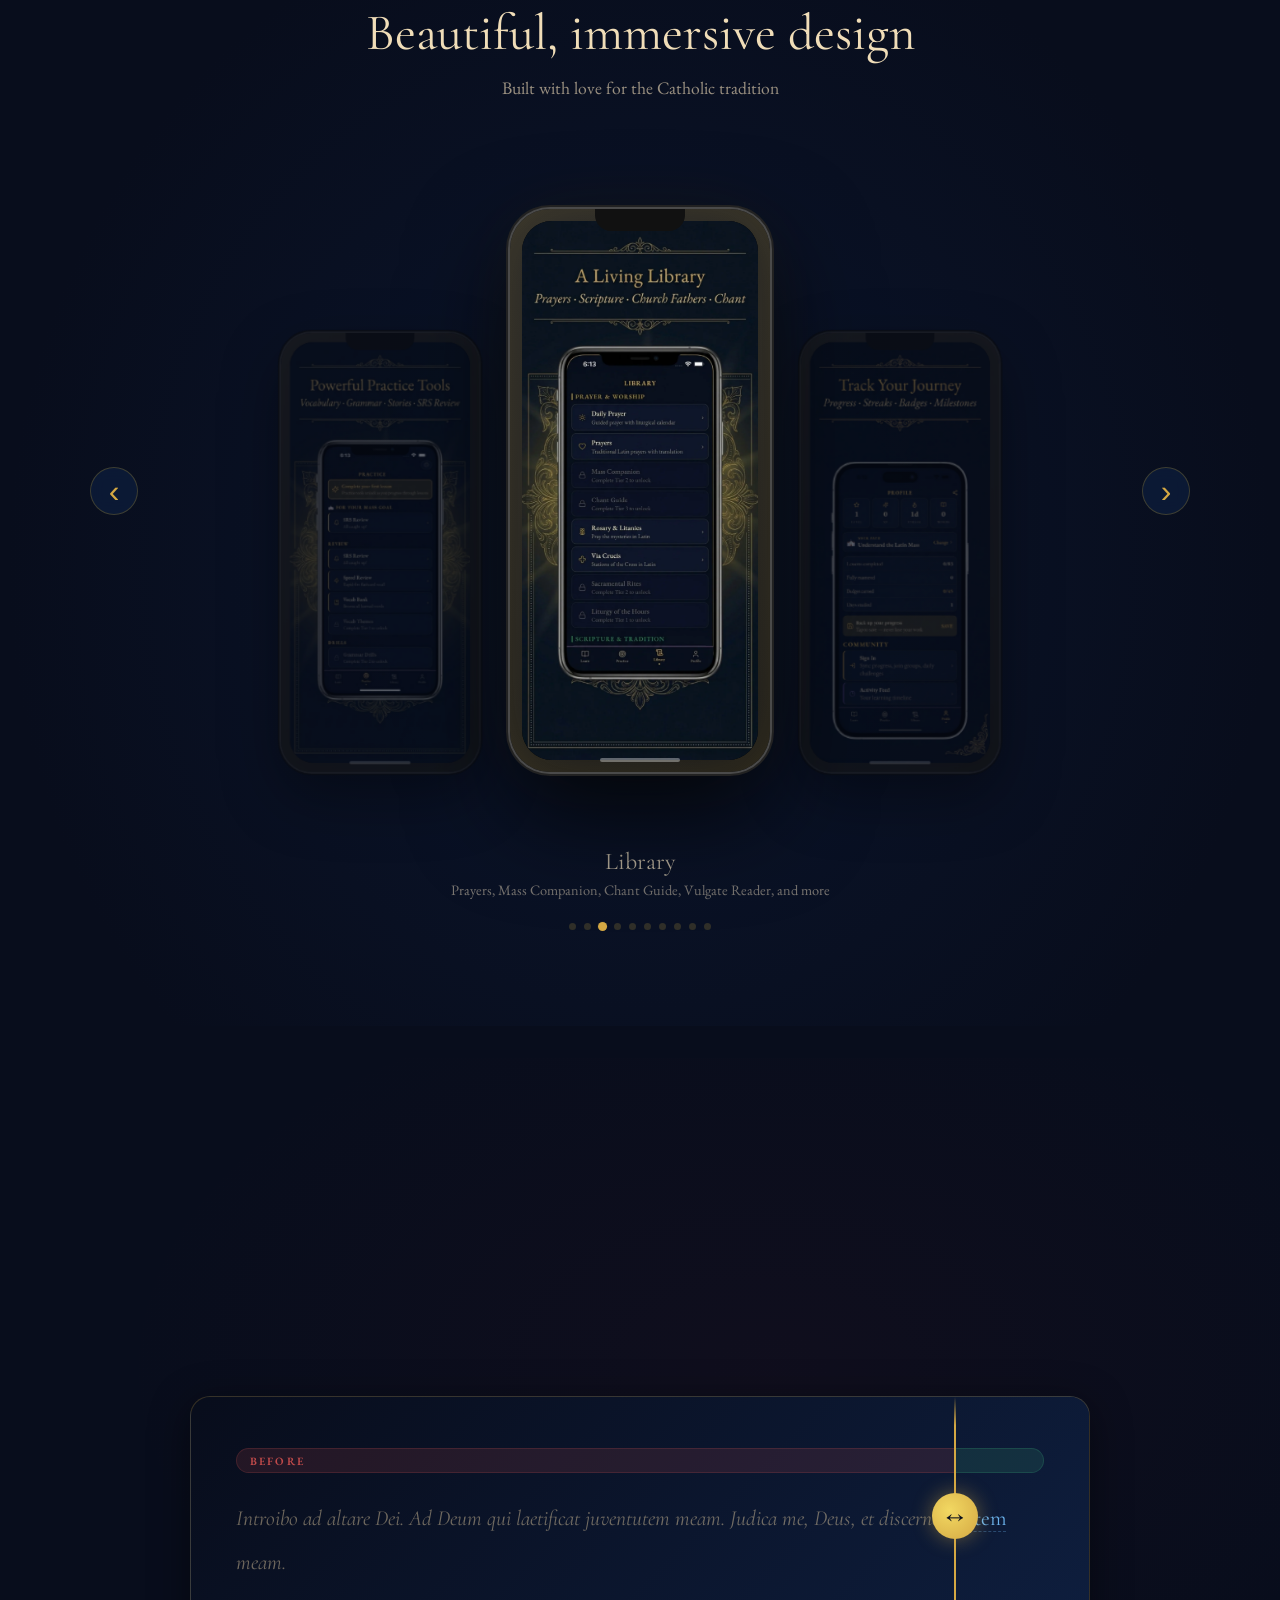
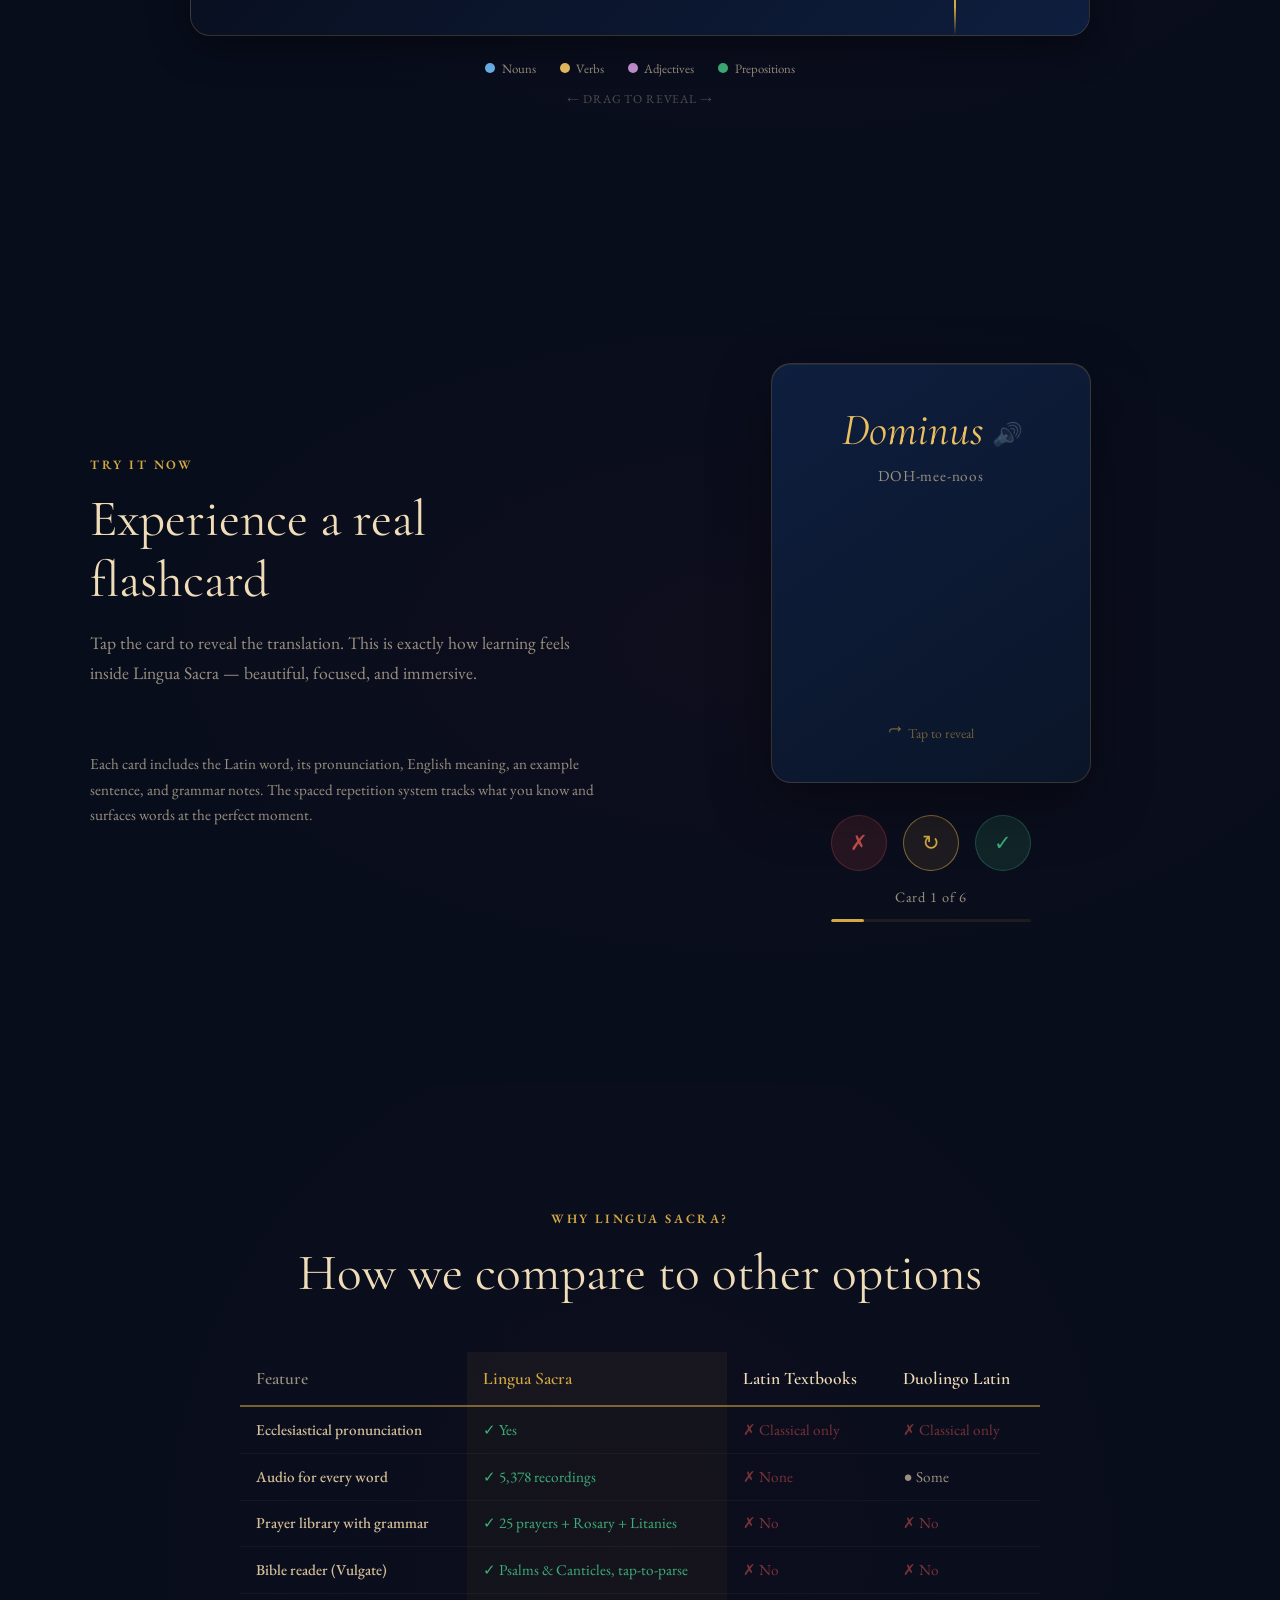
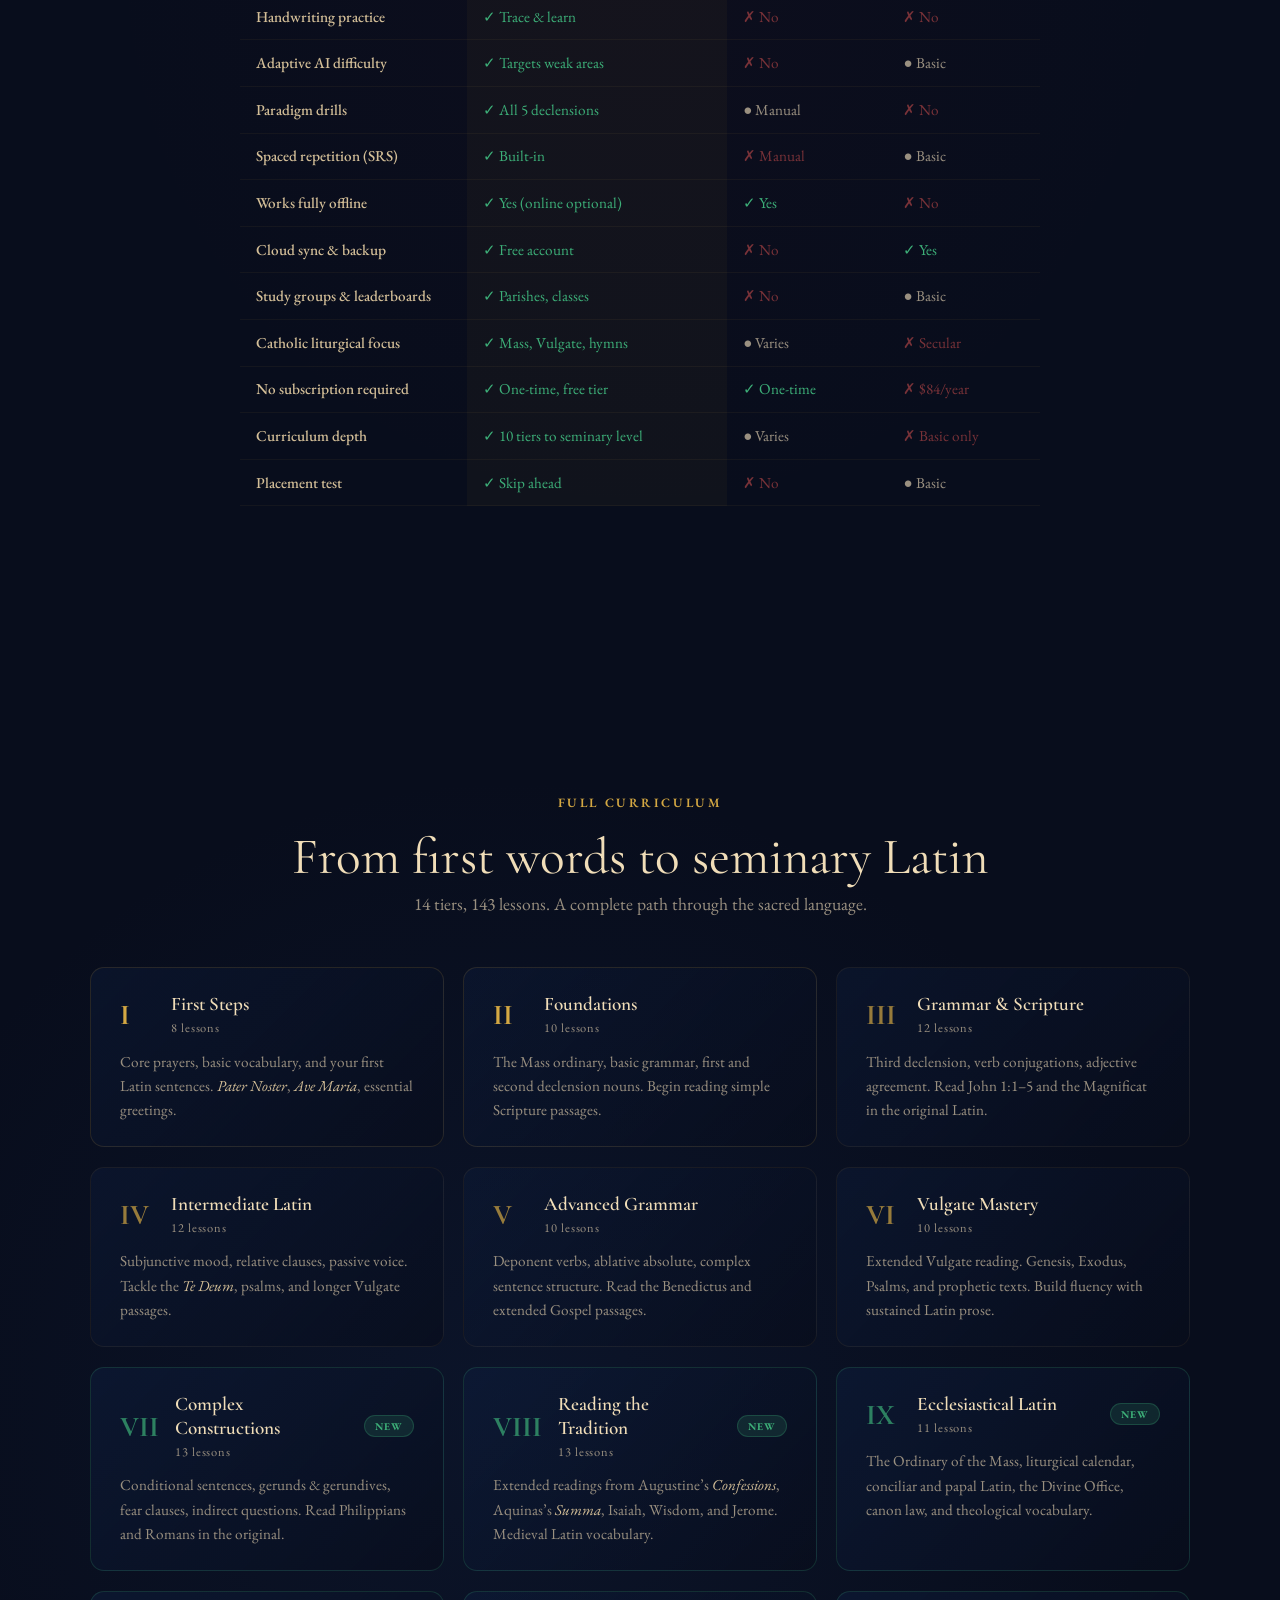
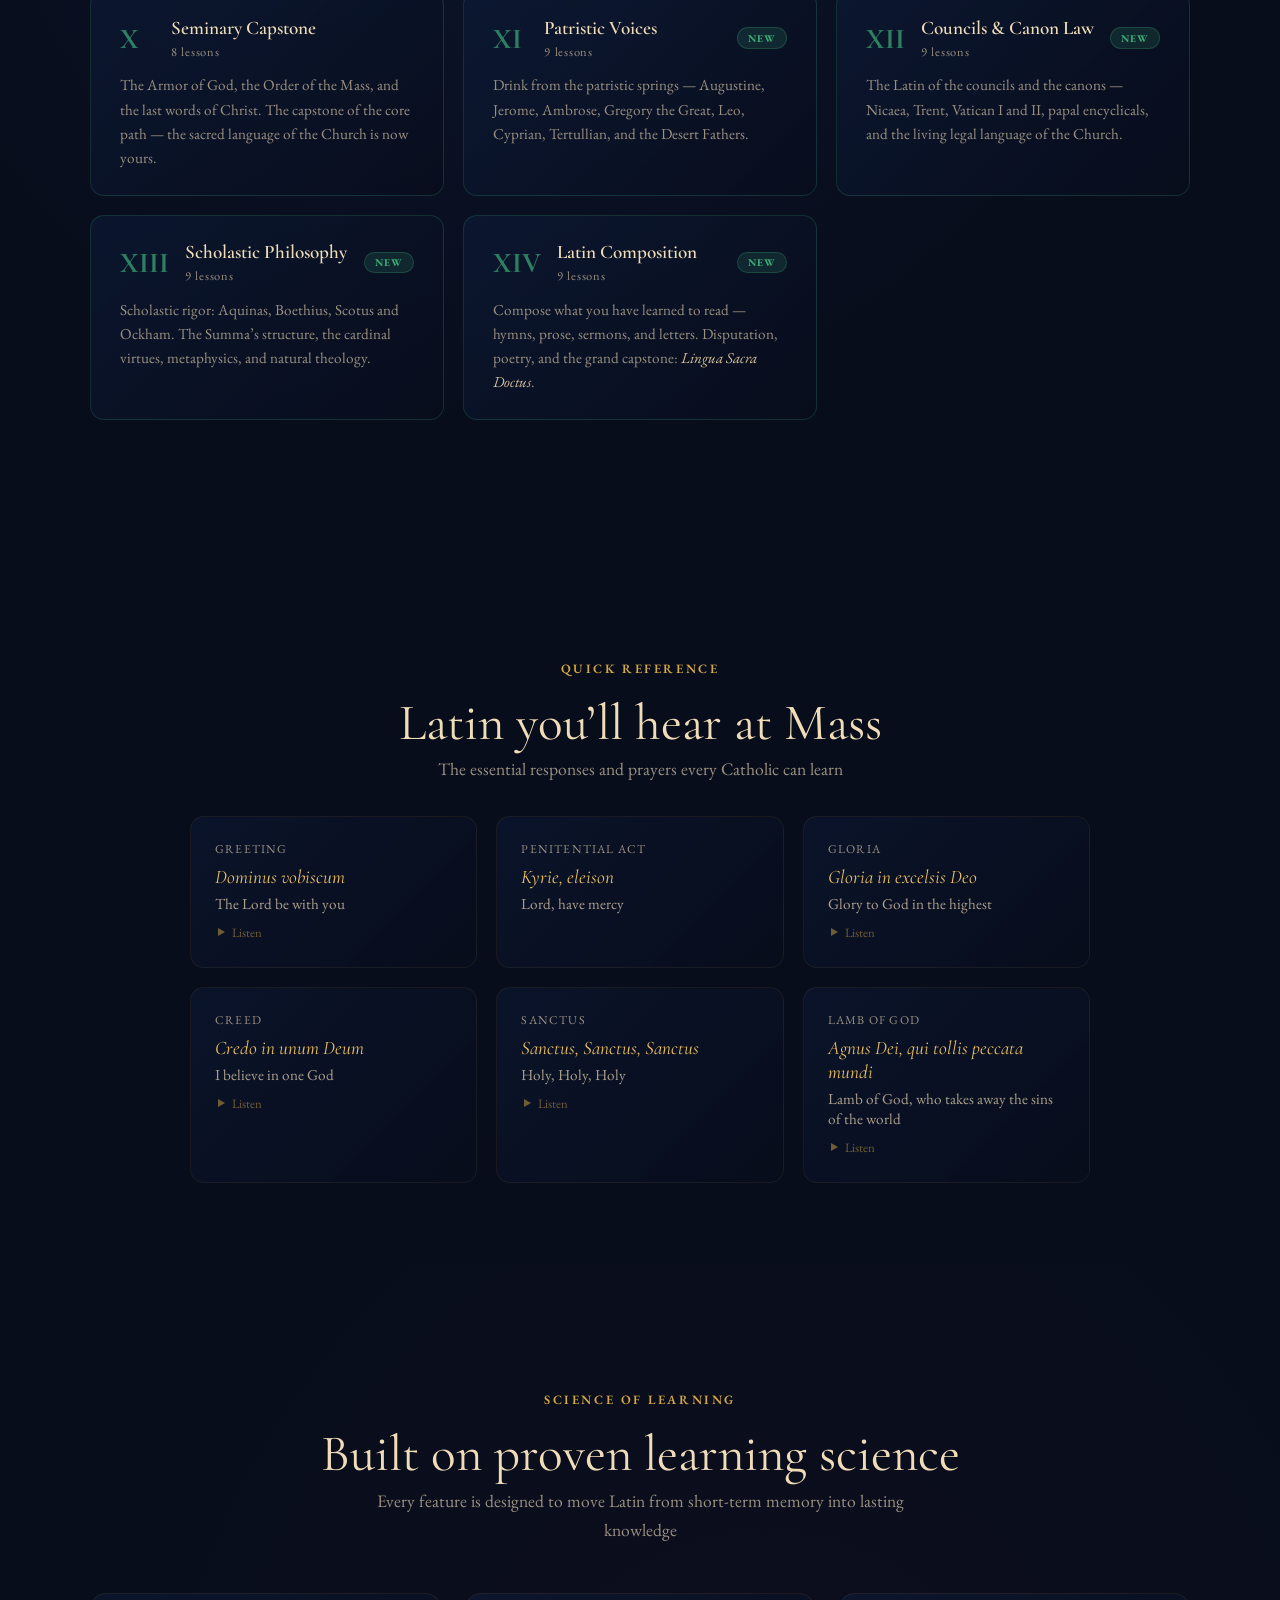
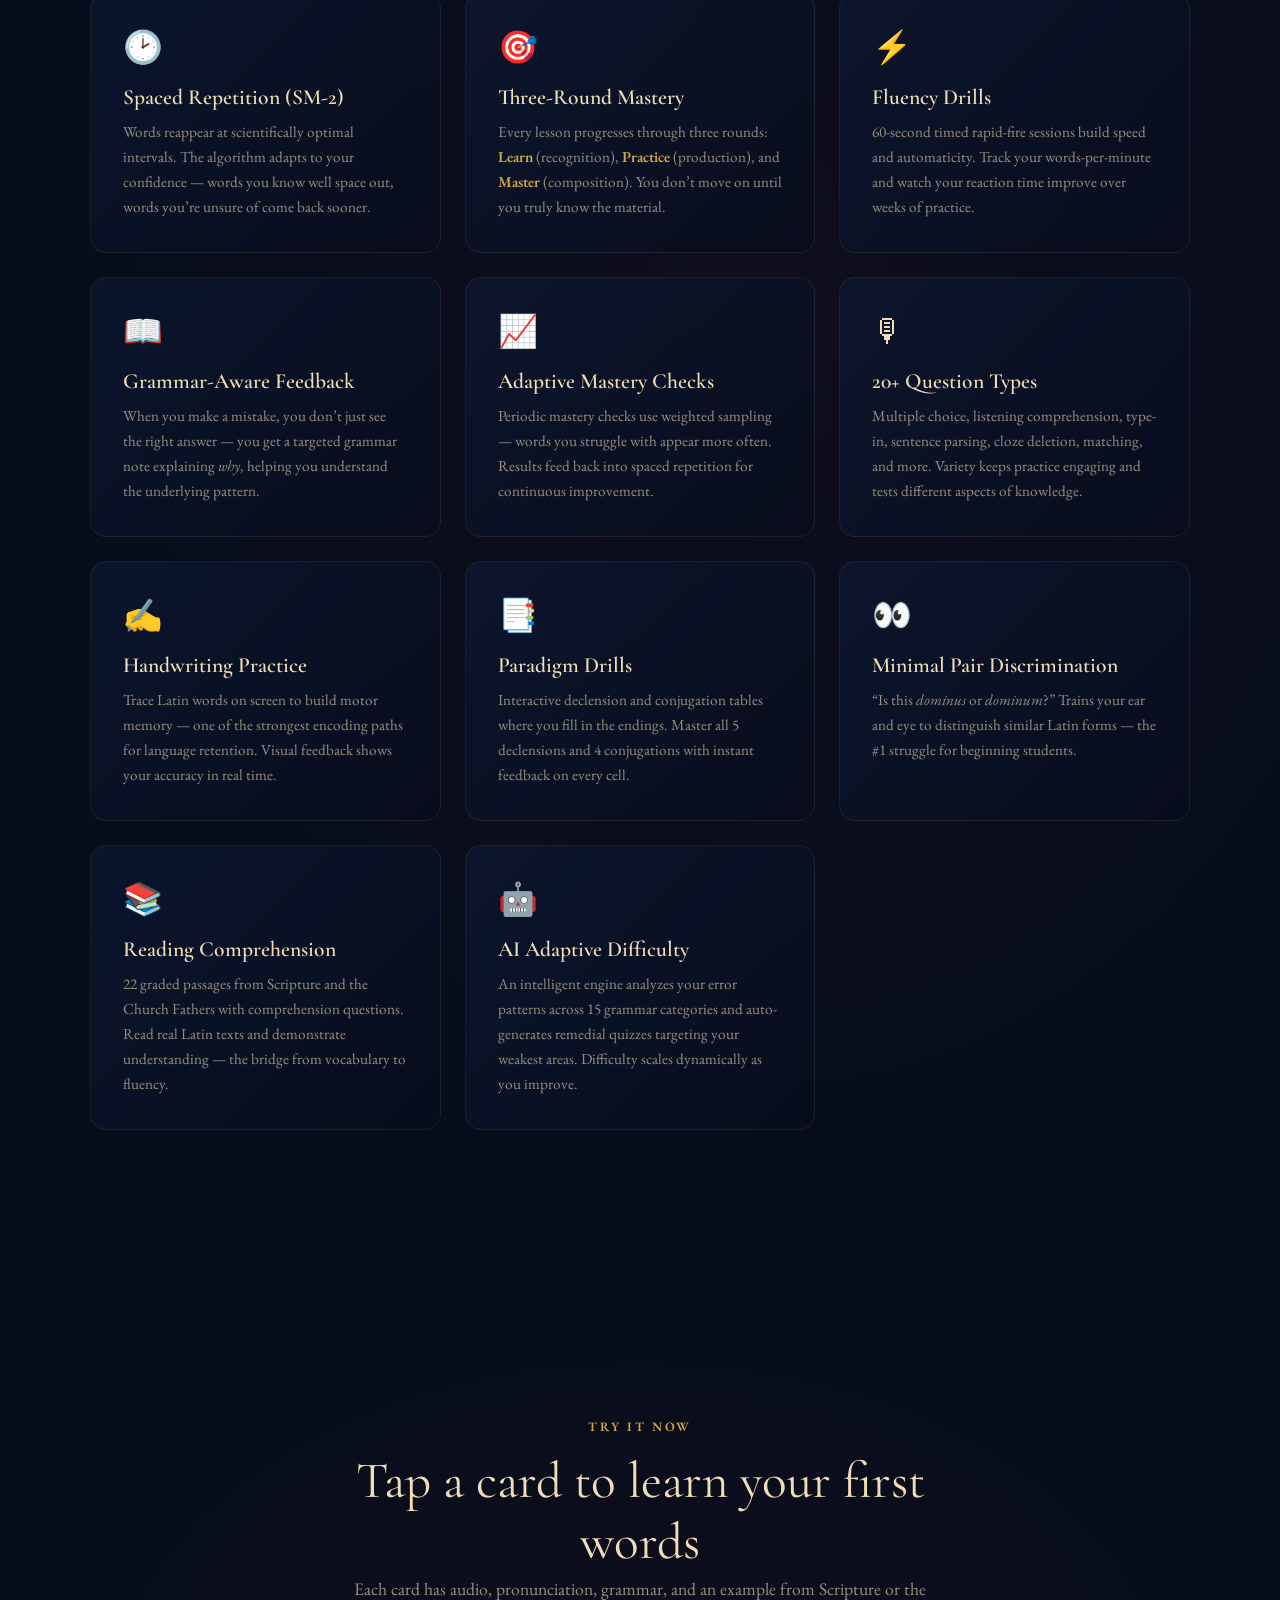
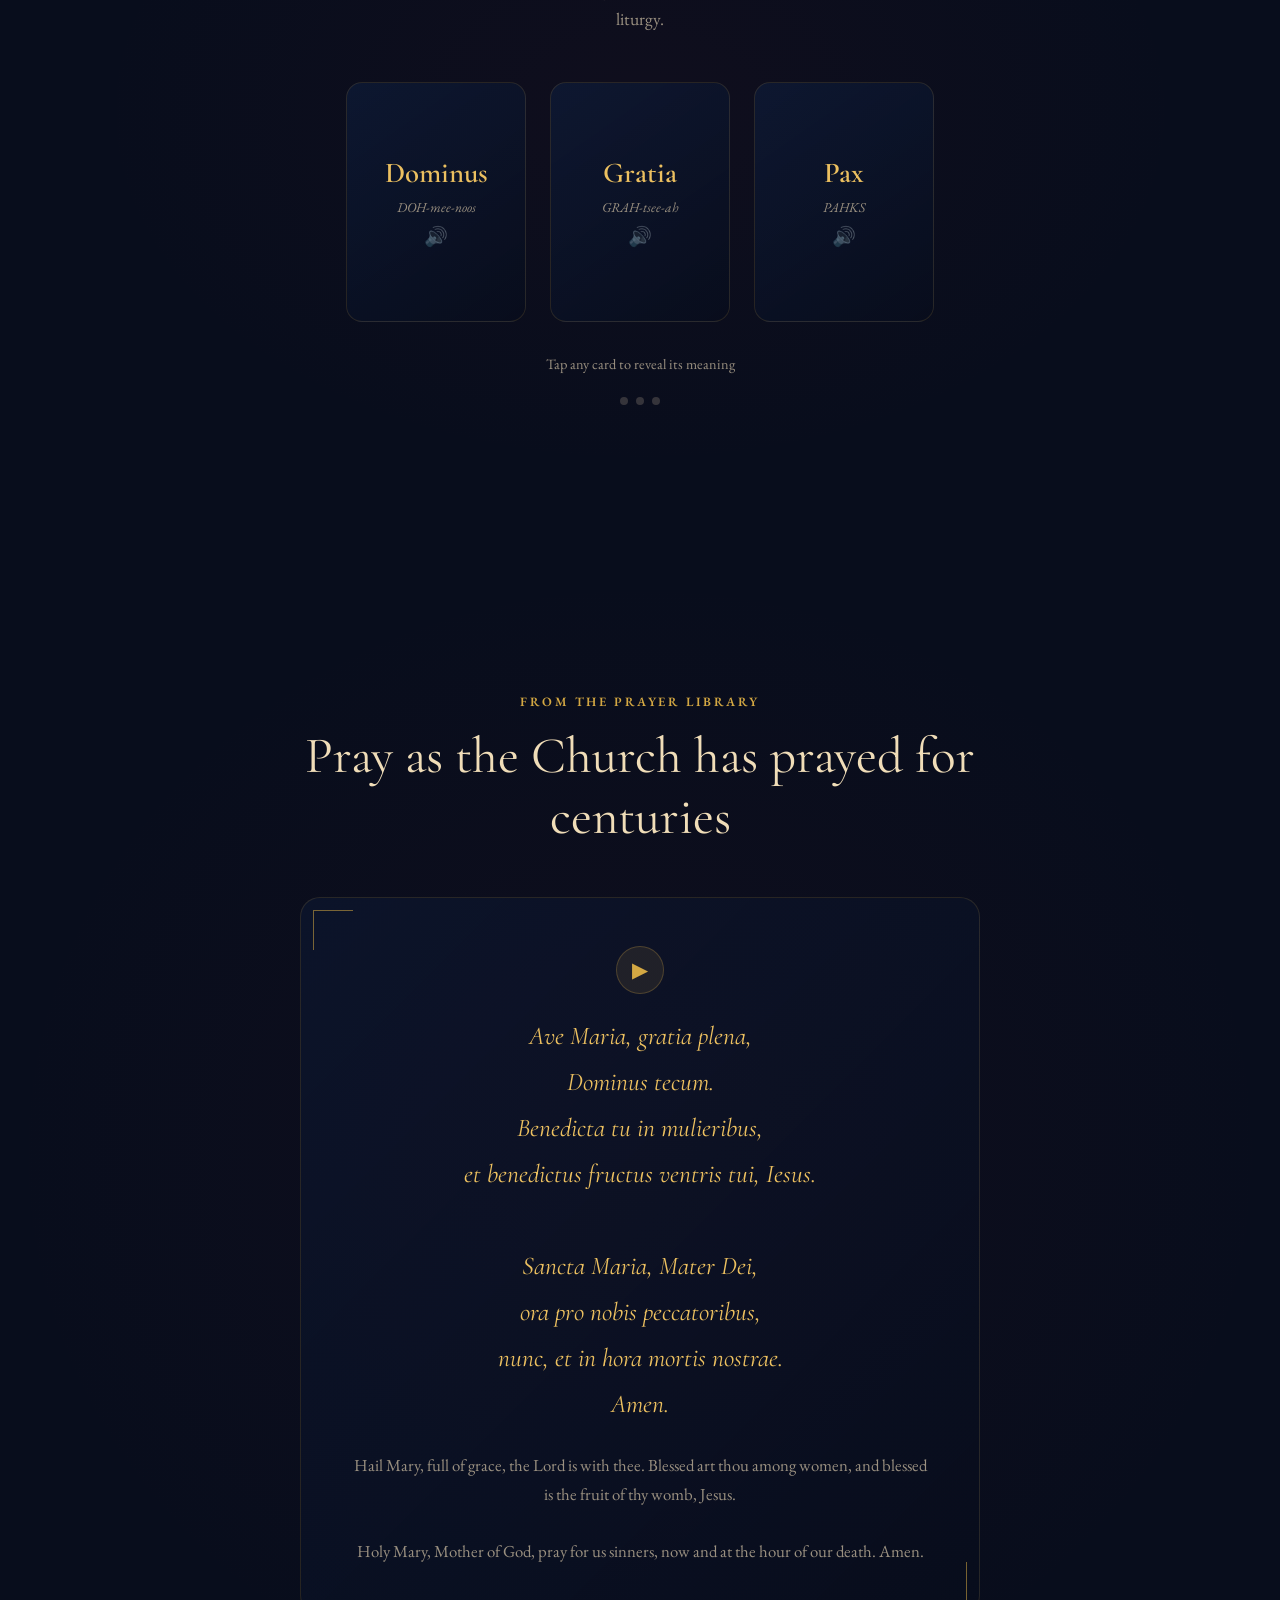
==== commit 132f5f93: "feat(site): analytics loader + WebP screenshots + SEO polish - Add /assets/analytics.js — PostHog pa" ====
--- a/index.html
+++ b/index.html
@@ -1058,6 +1058,12 @@
   }
 }
 </script>
+<!-- Analytics. Fill data-posthog-key with the PostHog project key at deploy time;
+     the snippet is a no-op when the key is empty or on localhost. -->
+<script src="/assets/analytics.js"
+        data-posthog-key=""
+        data-posthog-host="https://us.i.posthog.com"
+        defer></script>
 </head>
 <body>
 <div id="scrollProgress"></div>
@@ -1210,13 +1216,13 @@
       <div class="scroll-phone-frame">
         <div class="scroll-phone-notch"></div>
         <div class="scroll-phone-screen" id="scrollPhoneScreen">
-          <img src="img/01_lessons_6.7inch.png" alt="Lessons" class="sps-active" data-idx="0">
-          <img src="img/02_flashcards_6.7inch.png" alt="Flashcards" data-idx="1">
-          <img src="img/03_practice_6.7inch.png" alt="Practice" data-idx="2">
-          <img src="img/04_library_6.7inch.png" alt="Library" data-idx="3">
-          <img src="img/05_prayer_library_6.7inch.png" alt="Prayer Library" data-idx="4">
-          <img src="img/06_prayer_detail_6.7inch.png" alt="Prayer Detail" data-idx="5">
-          <img src="img/07_profile_6.7inch.png" alt="Profile" data-idx="6">
+          <img src="img/01_lessons_6.7inch.webp" alt="Lessons" class="sps-active" data-idx="0">
+          <img src="img/02_flashcards_6.7inch.webp" alt="Flashcards" data-idx="1">
+          <img src="img/03_practice_6.7inch.webp" alt="Practice" data-idx="2">
+          <img src="img/04_library_6.7inch.webp" alt="Library" data-idx="3">
+          <img src="img/05_prayer_library_6.7inch.webp" alt="Prayer Library" data-idx="4">
+          <img src="img/06_prayer_detail_6.7inch.webp" alt="Prayer Detail" data-idx="5">
+          <img src="img/07_profile_6.7inch.webp" alt="Profile" data-idx="6">
         </div>
         <div class="scroll-phone-bar"></div>
       </div>
@@ -1275,7 +1281,7 @@
       <div class="iphone-frame">
         <div class="iphone-notch"></div>
         <div class="iphone-screen">
-          <img src="img/final_01_lessons_home.png" alt="Structured Lessons" loading="lazy">
+          <img src="img/final_01_lessons_home.webp" alt="Structured Lessons" loading="lazy">
         </div>
         <div class="iphone-home-bar"></div>
       </div>
@@ -1284,7 +1290,7 @@
       <div class="iphone-frame">
         <div class="iphone-notch"></div>
         <div class="iphone-screen">
-          <img src="img/final_02_practice.png" alt="Practice Hub" loading="lazy">
+          <img src="img/final_02_practice.webp" alt="Practice Hub" loading="lazy">
         </div>
         <div class="iphone-home-bar"></div>
       </div>
@@ -1293,7 +1299,7 @@
       <div class="iphone-frame">
         <div class="iphone-notch"></div>
         <div class="iphone-screen">
-          <img src="img/final_03_library.png" alt="Library" loading="lazy">
+          <img src="img/final_03_library.webp" alt="Library" loading="lazy">
         </div>
         <div class="iphone-home-bar"></div>
       </div>
@@ -1302,7 +1308,7 @@
       <div class="iphone-frame">
         <div class="iphone-notch"></div>
         <div class="iphone-screen">
-          <img src="img/final_04_profile.png" alt="Profile & Stats" loading="lazy">
+          <img src="img/final_04_profile.webp" alt="Profile & Stats" loading="lazy">
         </div>
         <div class="iphone-home-bar"></div>
       </div>
@@ -1311,7 +1317,7 @@
       <div class="iphone-frame">
         <div class="iphone-notch"></div>
         <div class="iphone-screen">
-          <img src="img/final_05_flashcard.png" alt="Flashcard" loading="lazy">
+          <img src="img/final_05_flashcard.webp" alt="Flashcard" loading="lazy">
         </div>
         <div class="iphone-home-bar"></div>
       </div>
@@ -1320,7 +1326,7 @@
       <div class="iphone-frame">
         <div class="iphone-notch"></div>
         <div class="iphone-screen">
-          <img src="img/final_06_prayer_grammar.png" alt="Ave Maria Grammar" loading="lazy">
+          <img src="img/final_06_prayer_grammar.webp" alt="Ave Maria Grammar" loading="lazy">
         </div>
         <div class="iphone-home-bar"></div>
       </div>
@@ -1329,7 +1335,7 @@
       <div class="iphone-frame">
         <div class="iphone-notch"></div>
         <div class="iphone-screen">
-          <img src="img/final_07_vulgate_reader.png" alt="Vulgate Reader" loading="lazy">
+          <img src="img/final_07_vulgate_reader.webp" alt="Vulgate Reader" loading="lazy">
         </div>
         <div class="iphone-home-bar"></div>
       </div>
@@ -1338,7 +1344,7 @@
       <div class="iphone-frame">
         <div class="iphone-notch"></div>
         <div class="iphone-screen">
-          <img src="img/final_08_settings.png" alt="Settings" loading="lazy">
+          <img src="img/final_08_settings.webp" alt="Settings" loading="lazy">
         </div>
         <div class="iphone-home-bar"></div>
       </div>
@@ -1347,7 +1353,7 @@
       <div class="iphone-frame">
         <div class="iphone-notch"></div>
         <div class="iphone-screen">
-          <img src="img/final_09_vocab_bank.png" alt="Vocab Bank" loading="lazy">
+          <img src="img/final_09_vocab_bank.webp" alt="Vocab Bank" loading="lazy">
         </div>
         <div class="iphone-home-bar"></div>
       </div>
@@ -1356,7 +1362,7 @@
       <div class="iphone-frame">
         <div class="iphone-notch"></div>
         <div class="iphone-screen">
-          <img src="img/final_10_pater_noster.png" alt="Pater Noster Grammar" loading="lazy">
+          <img src="img/final_10_pater_noster.webp" alt="Pater Noster Grammar" loading="lazy">
         </div>
         <div class="iphone-home-bar"></div>
       </div>
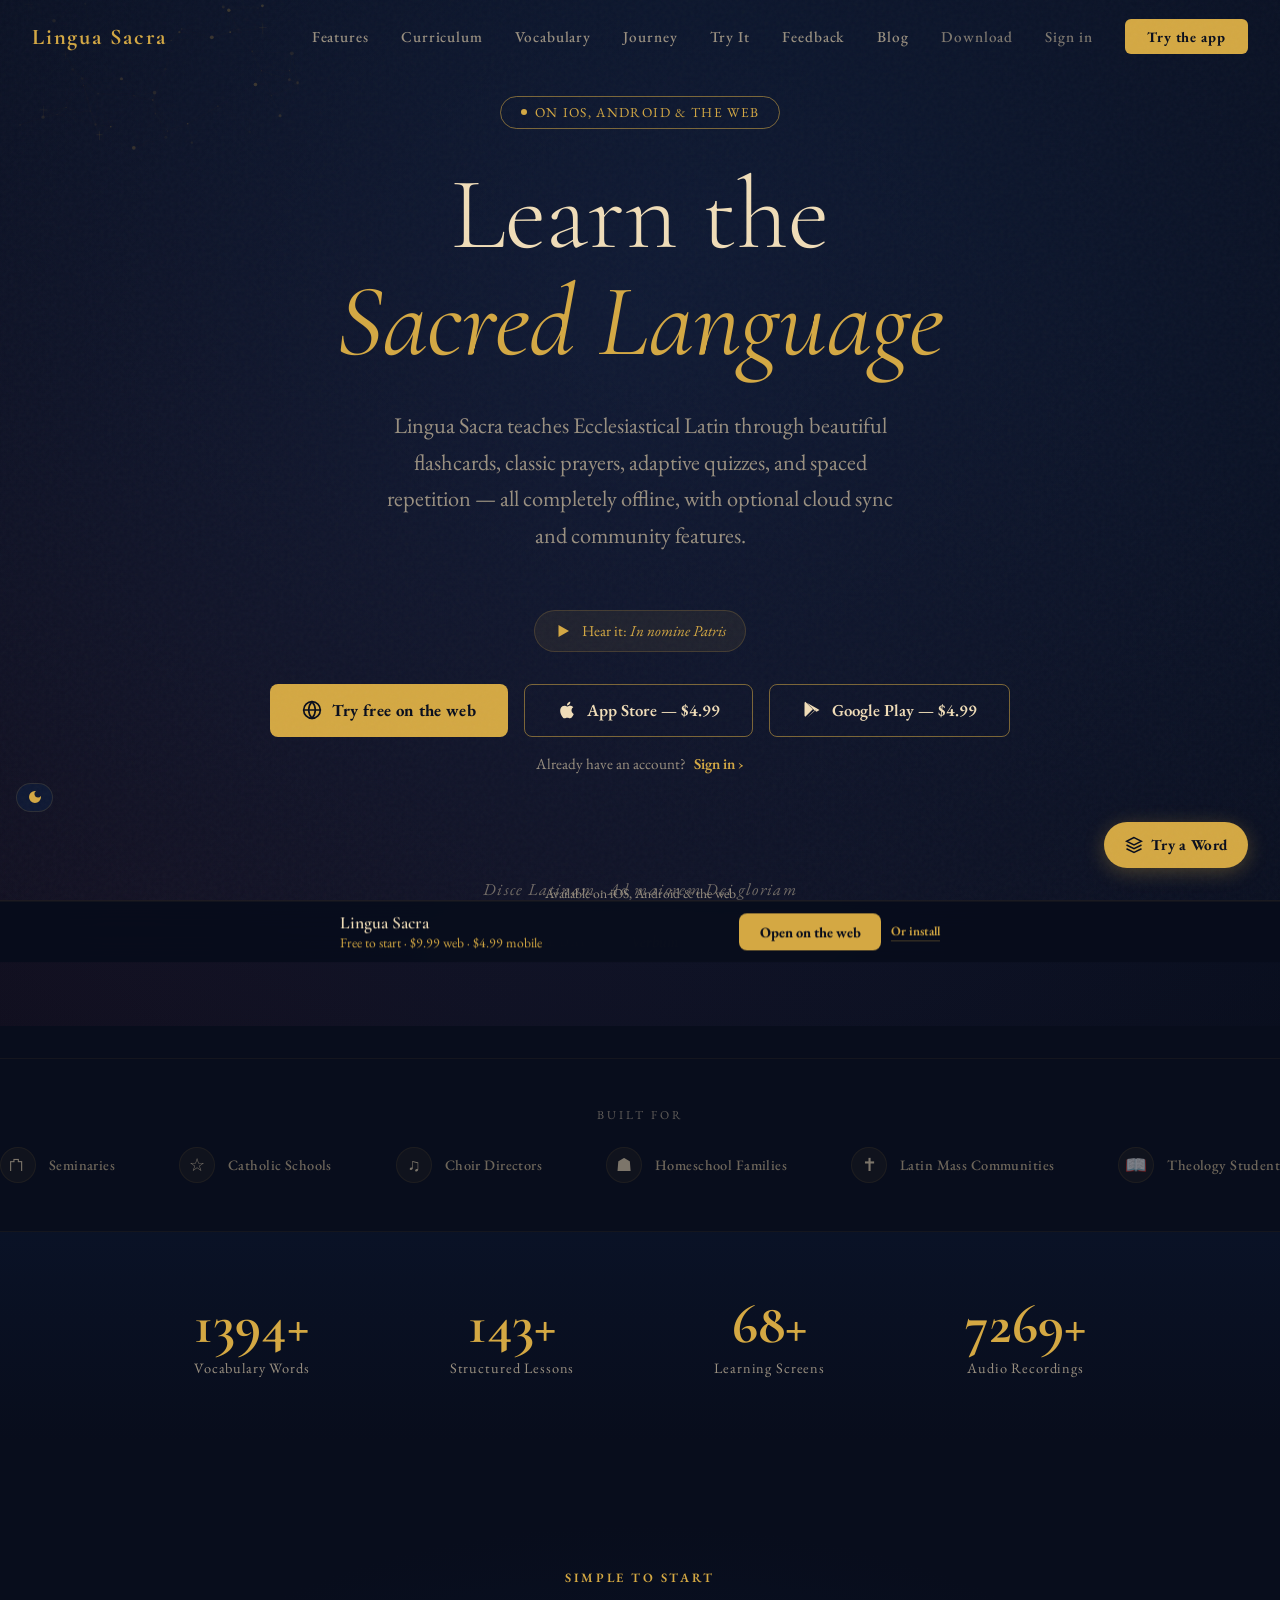
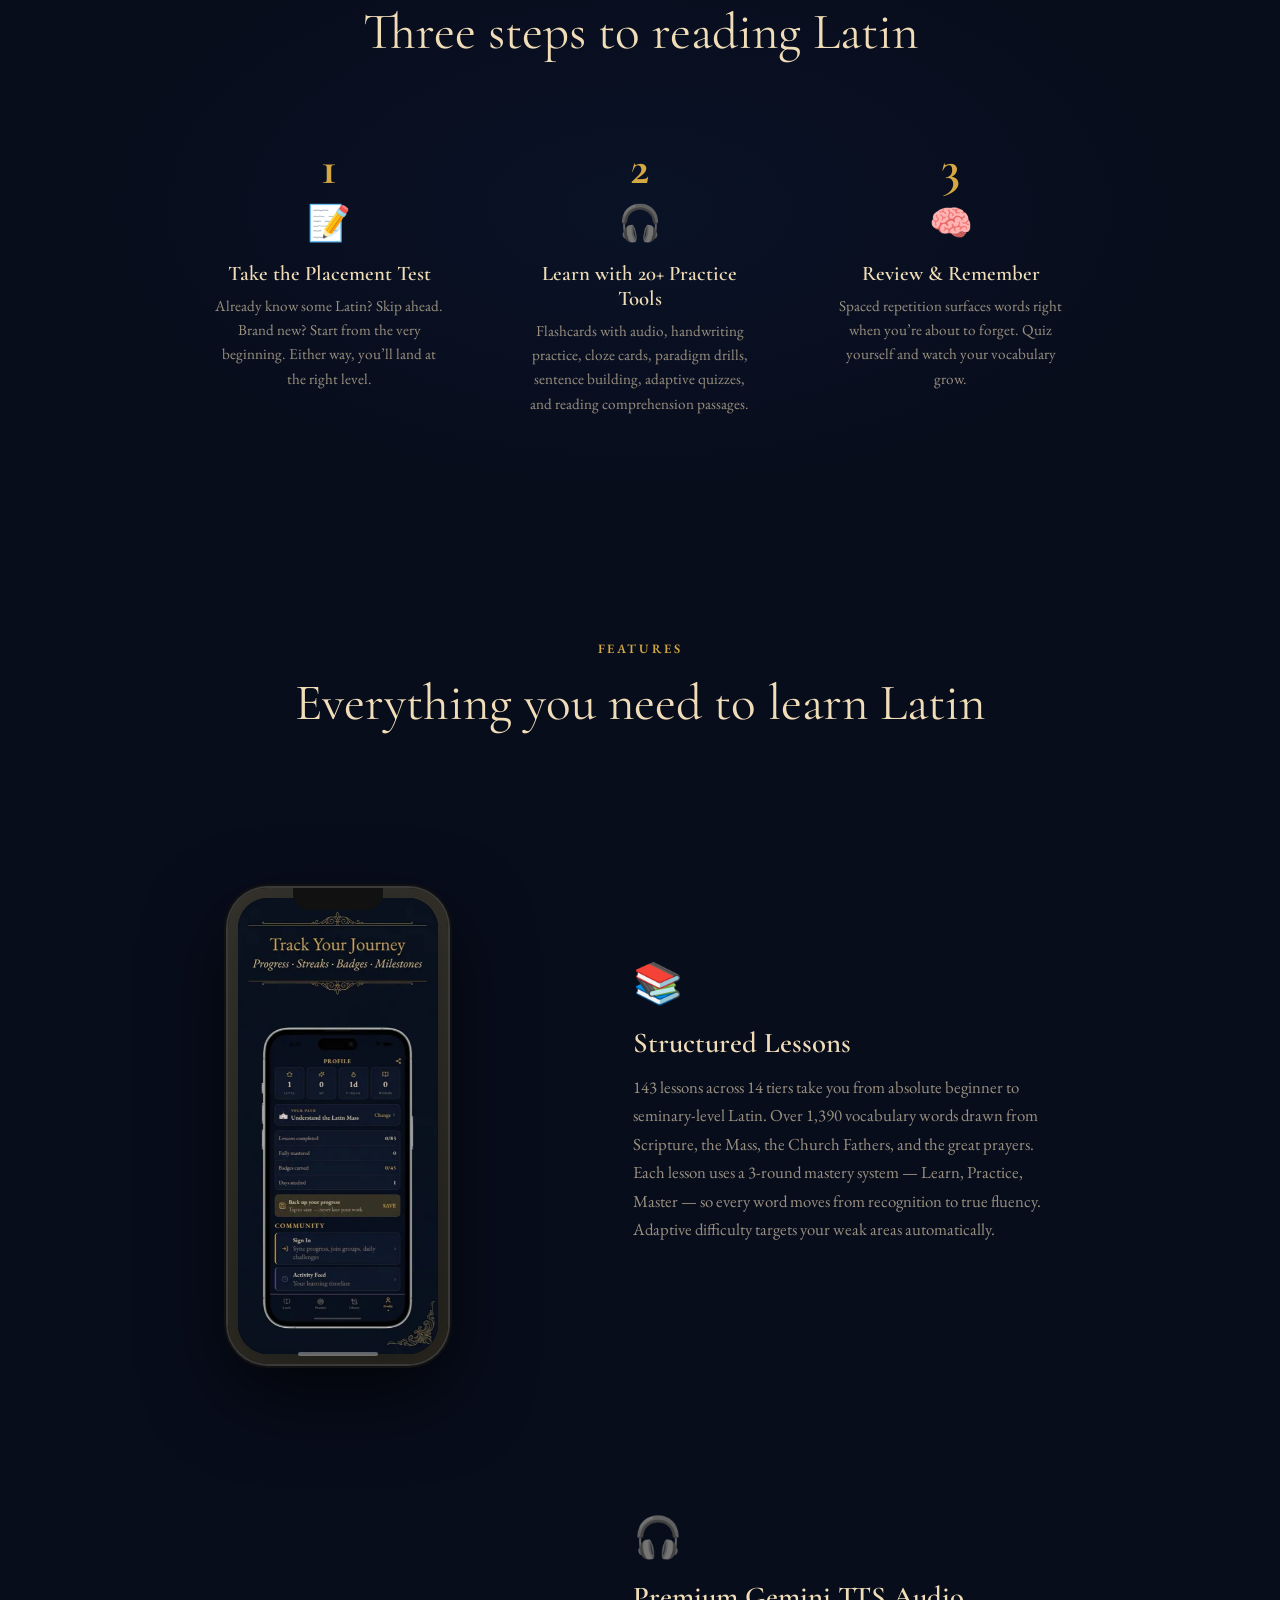
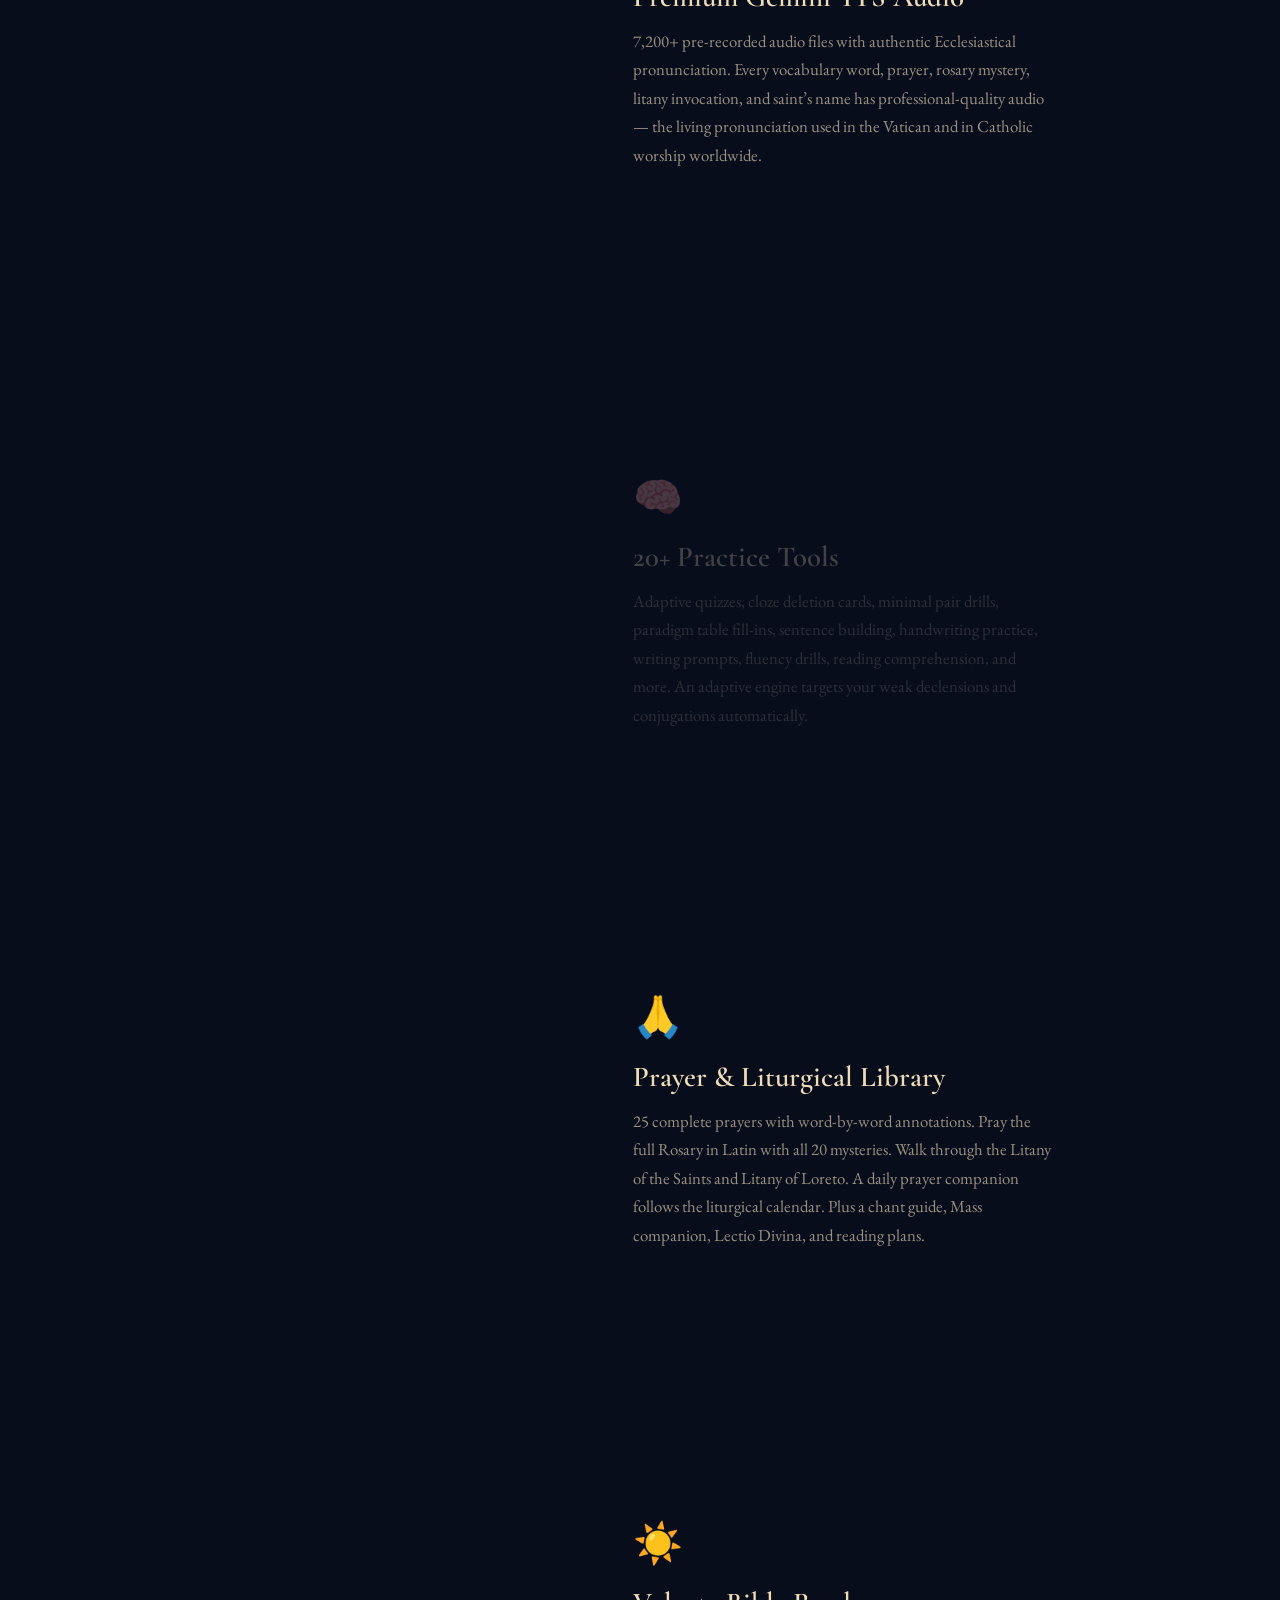
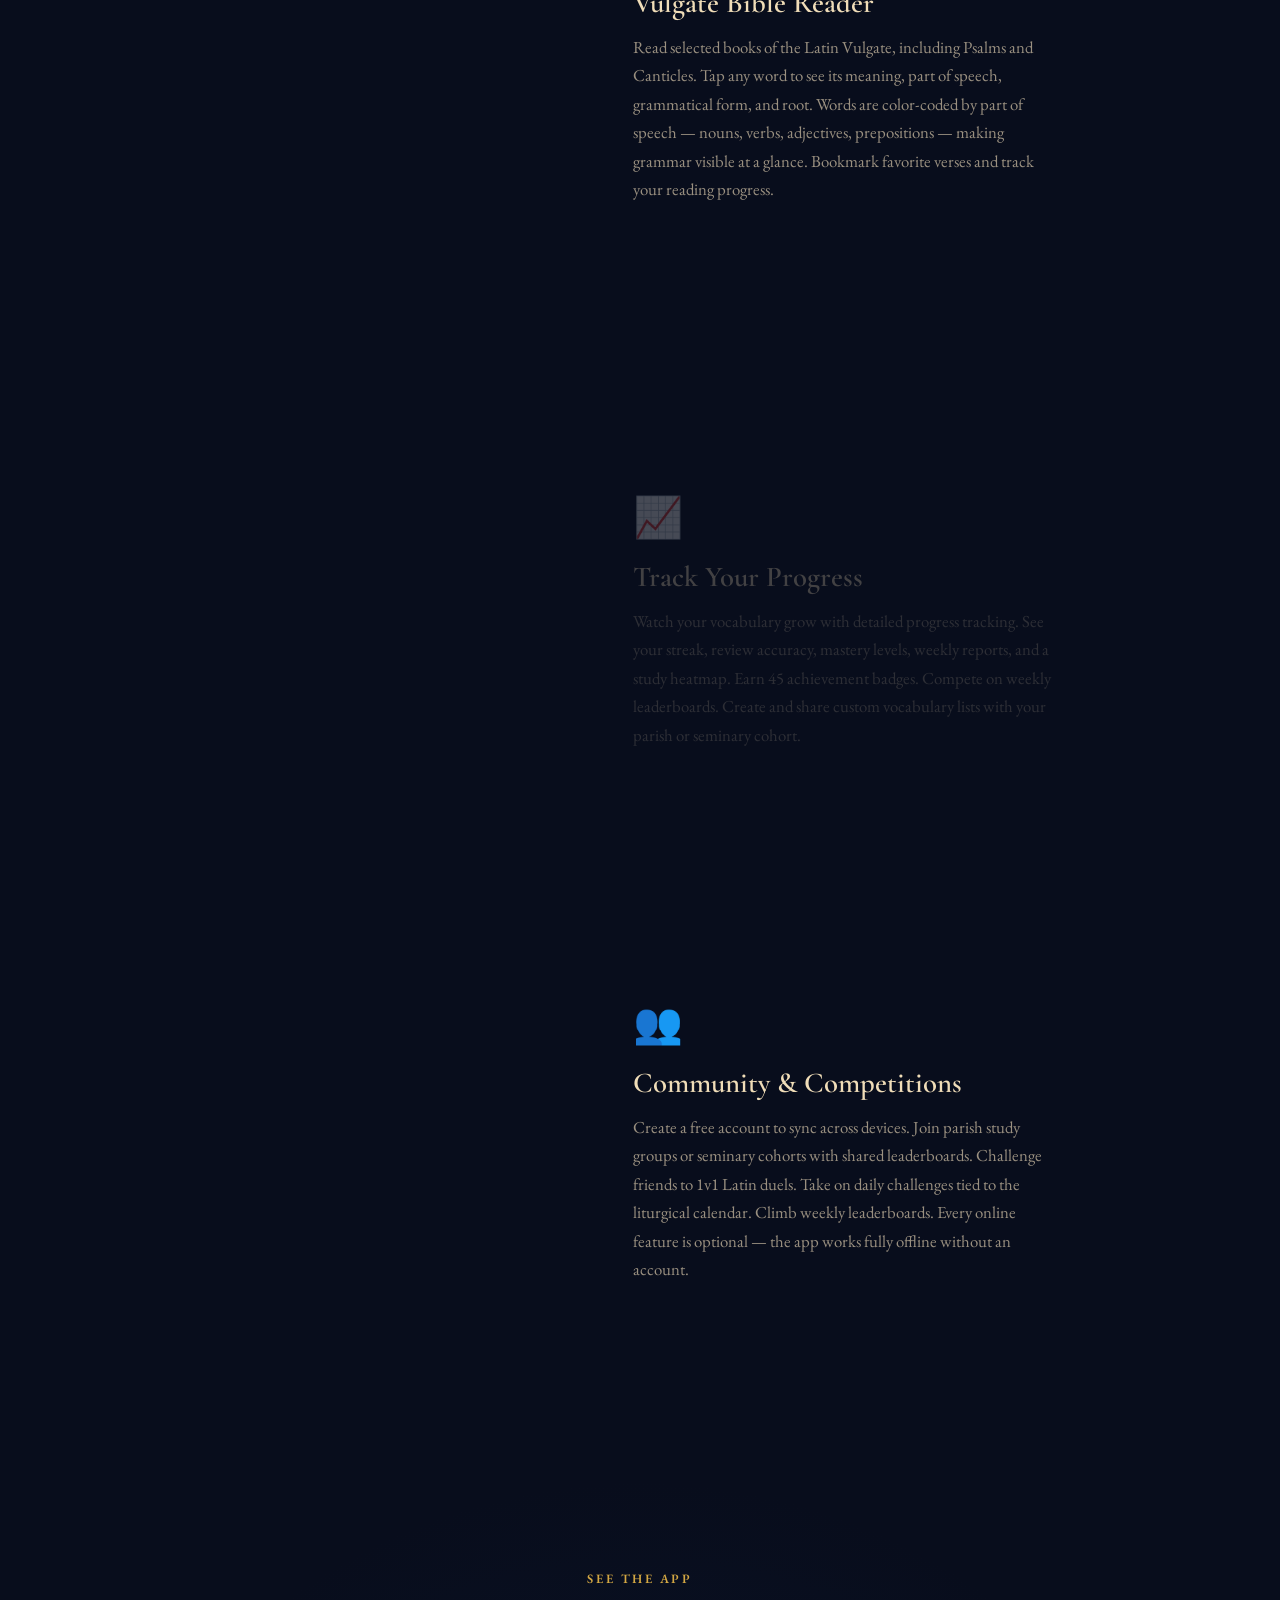
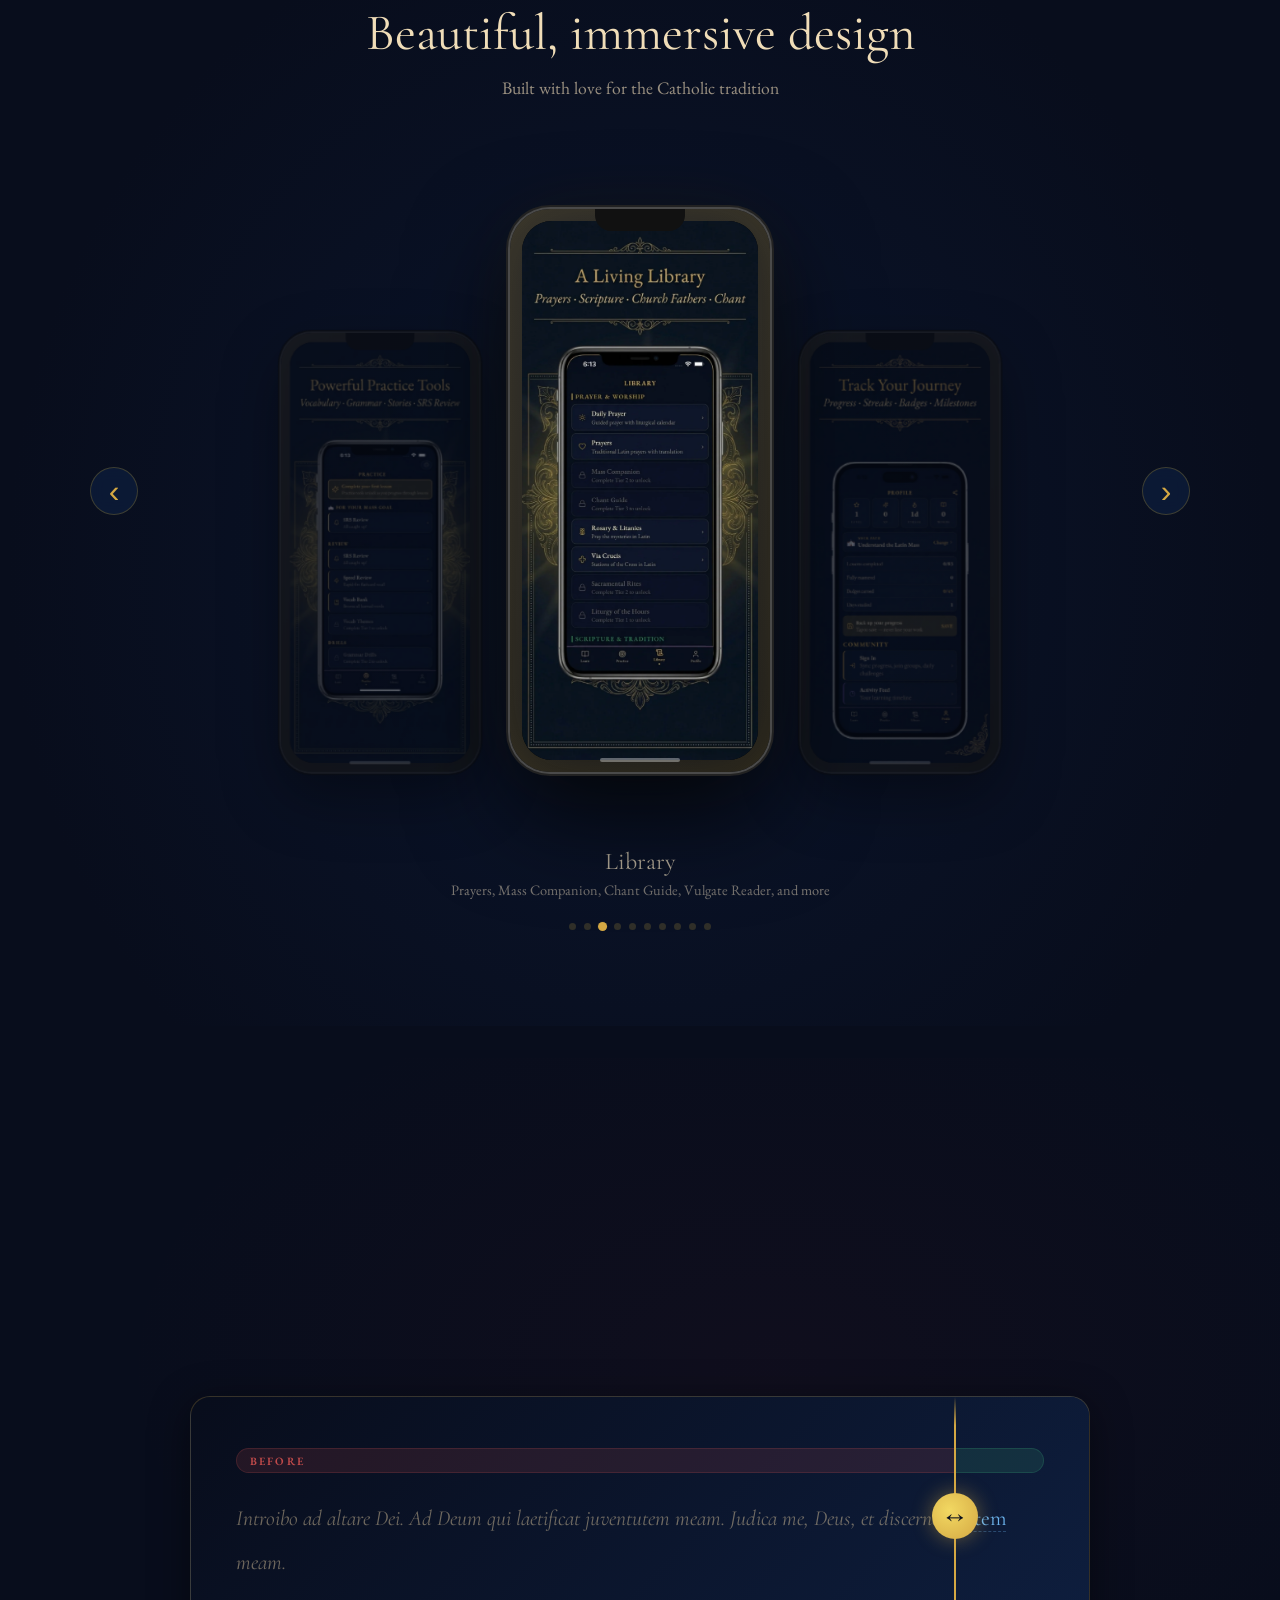
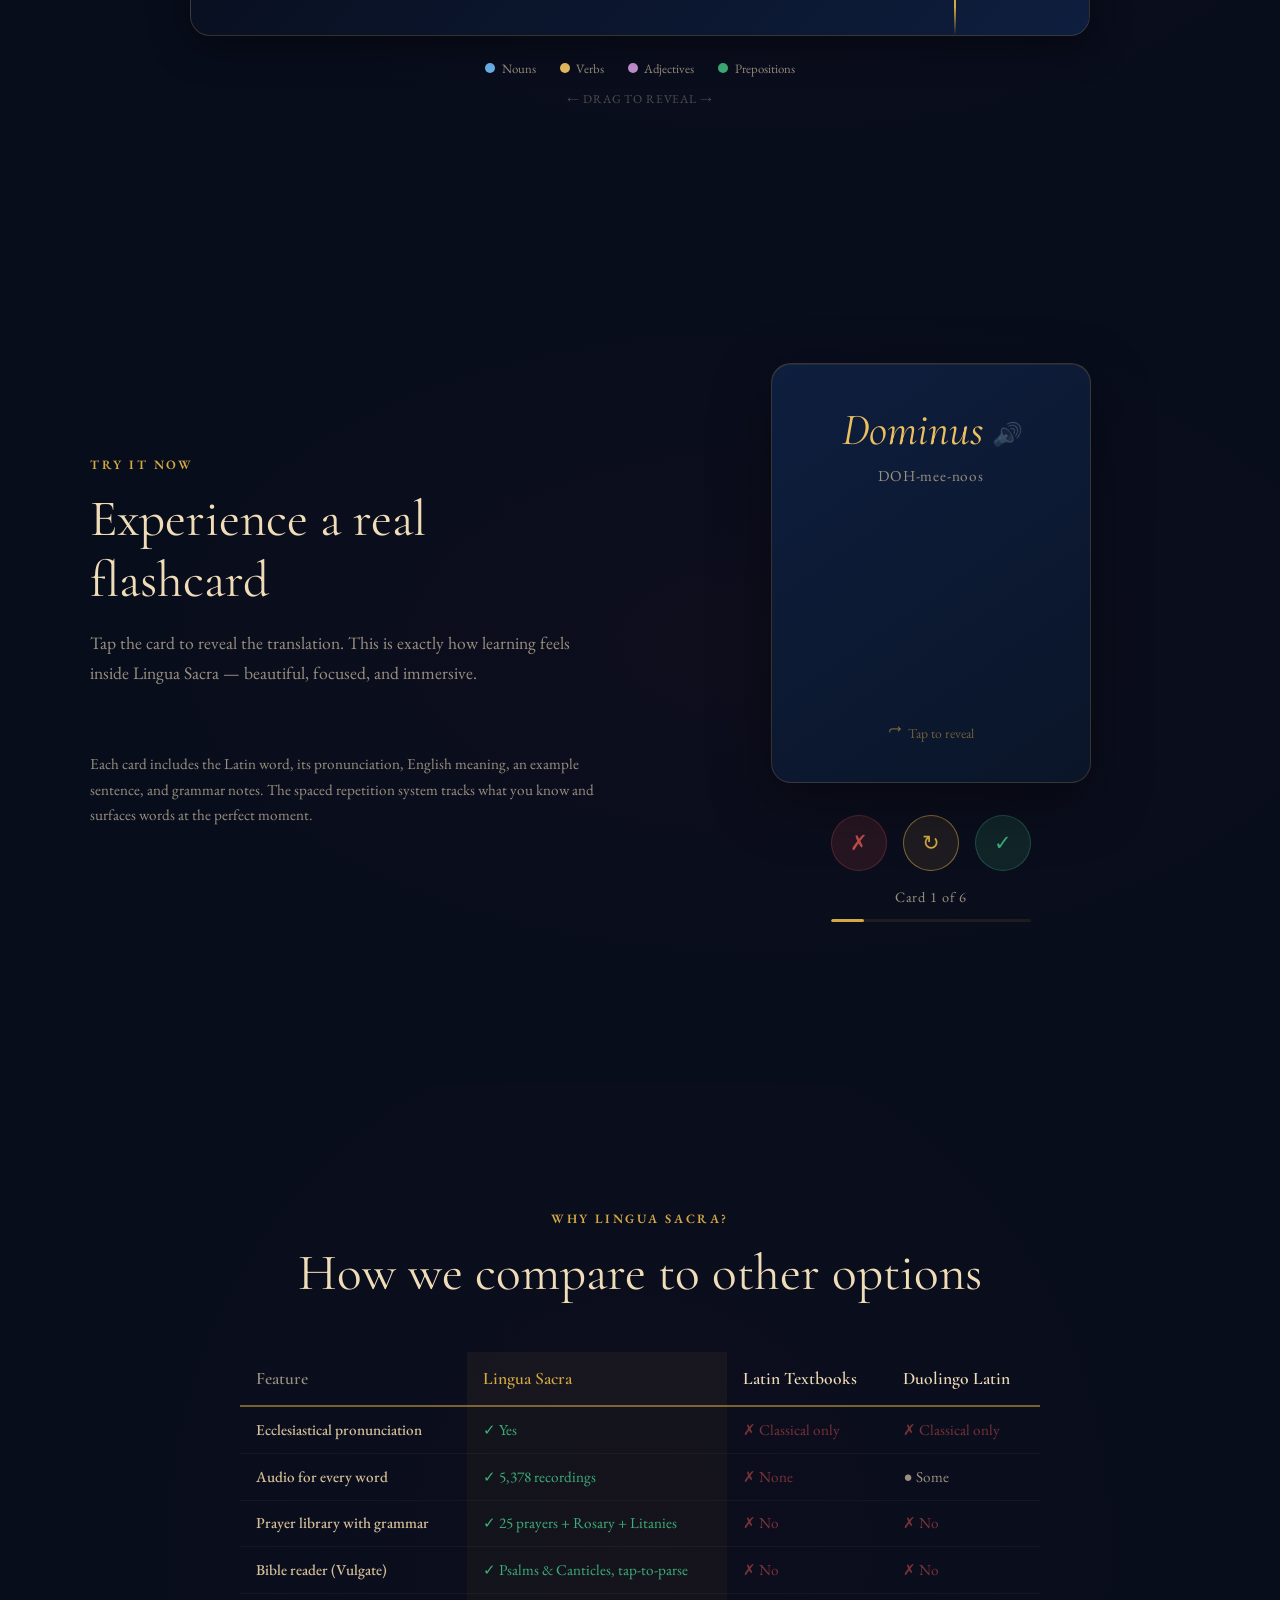
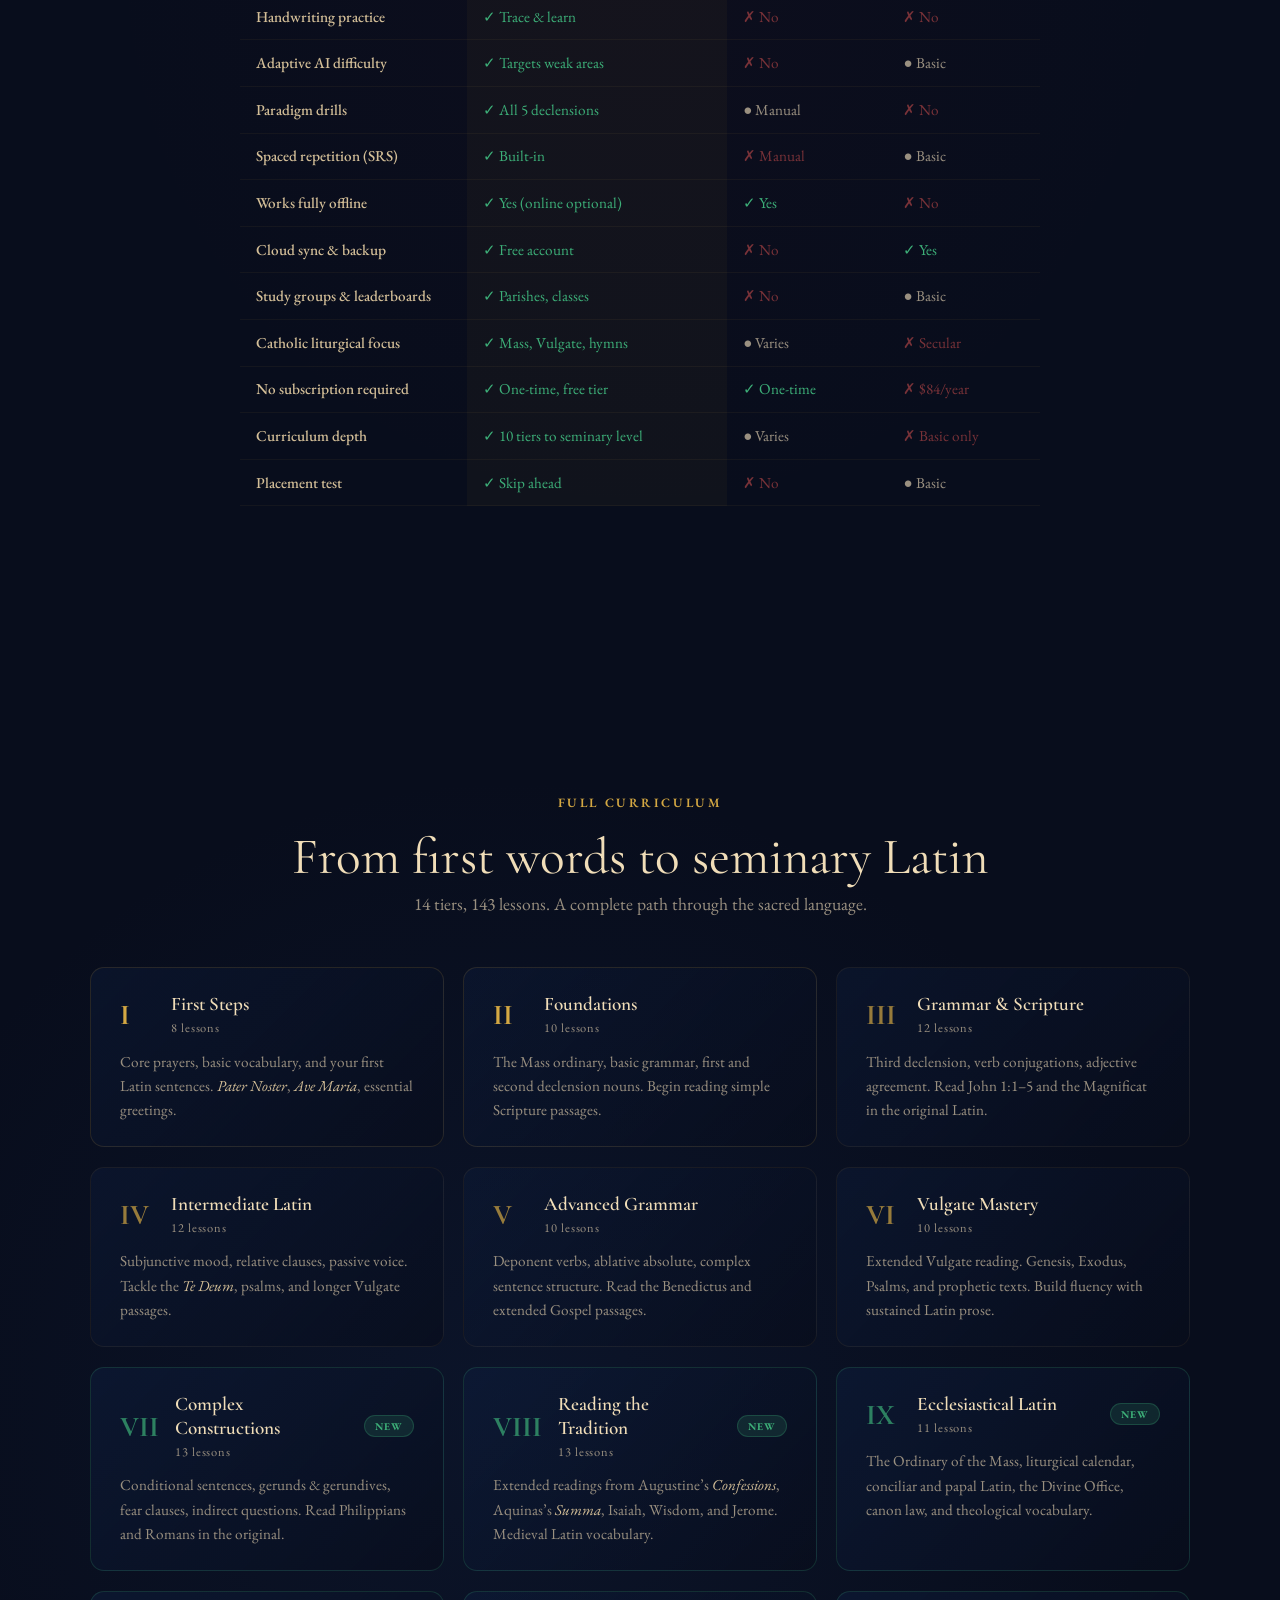
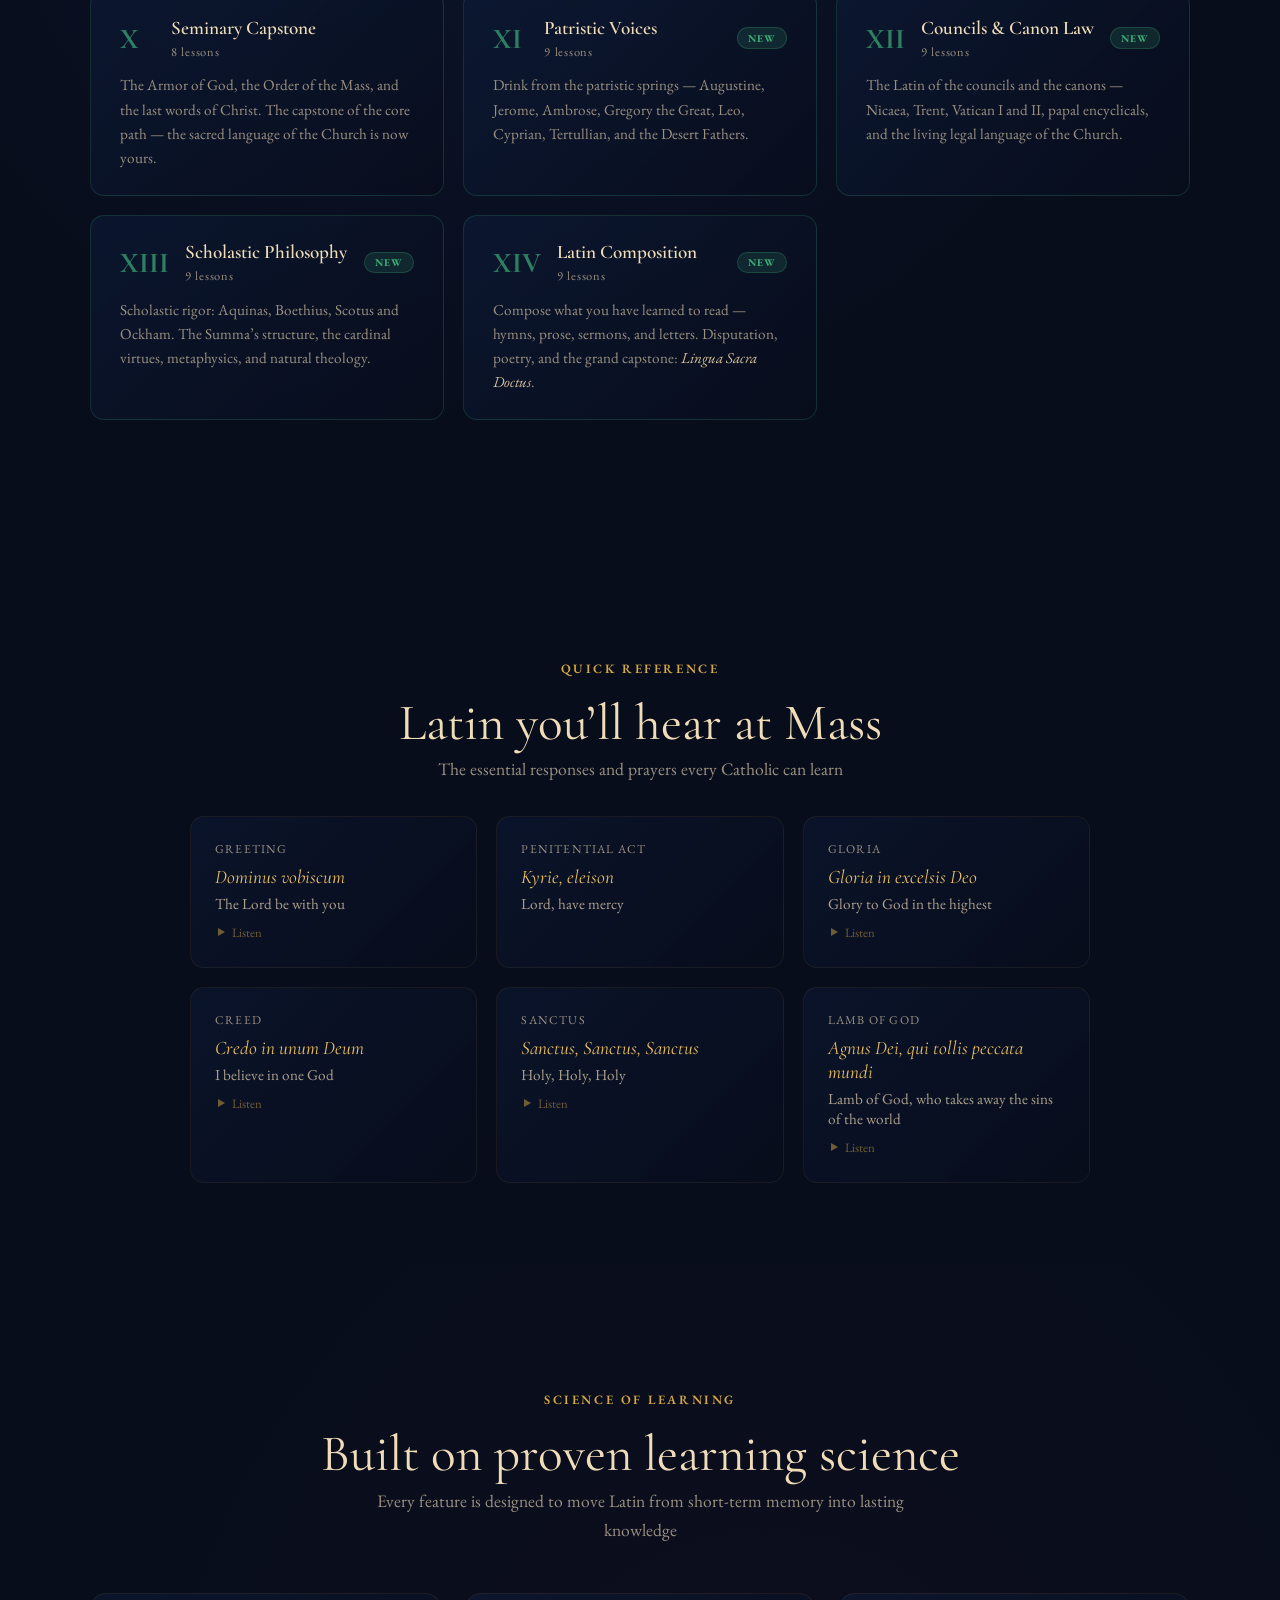
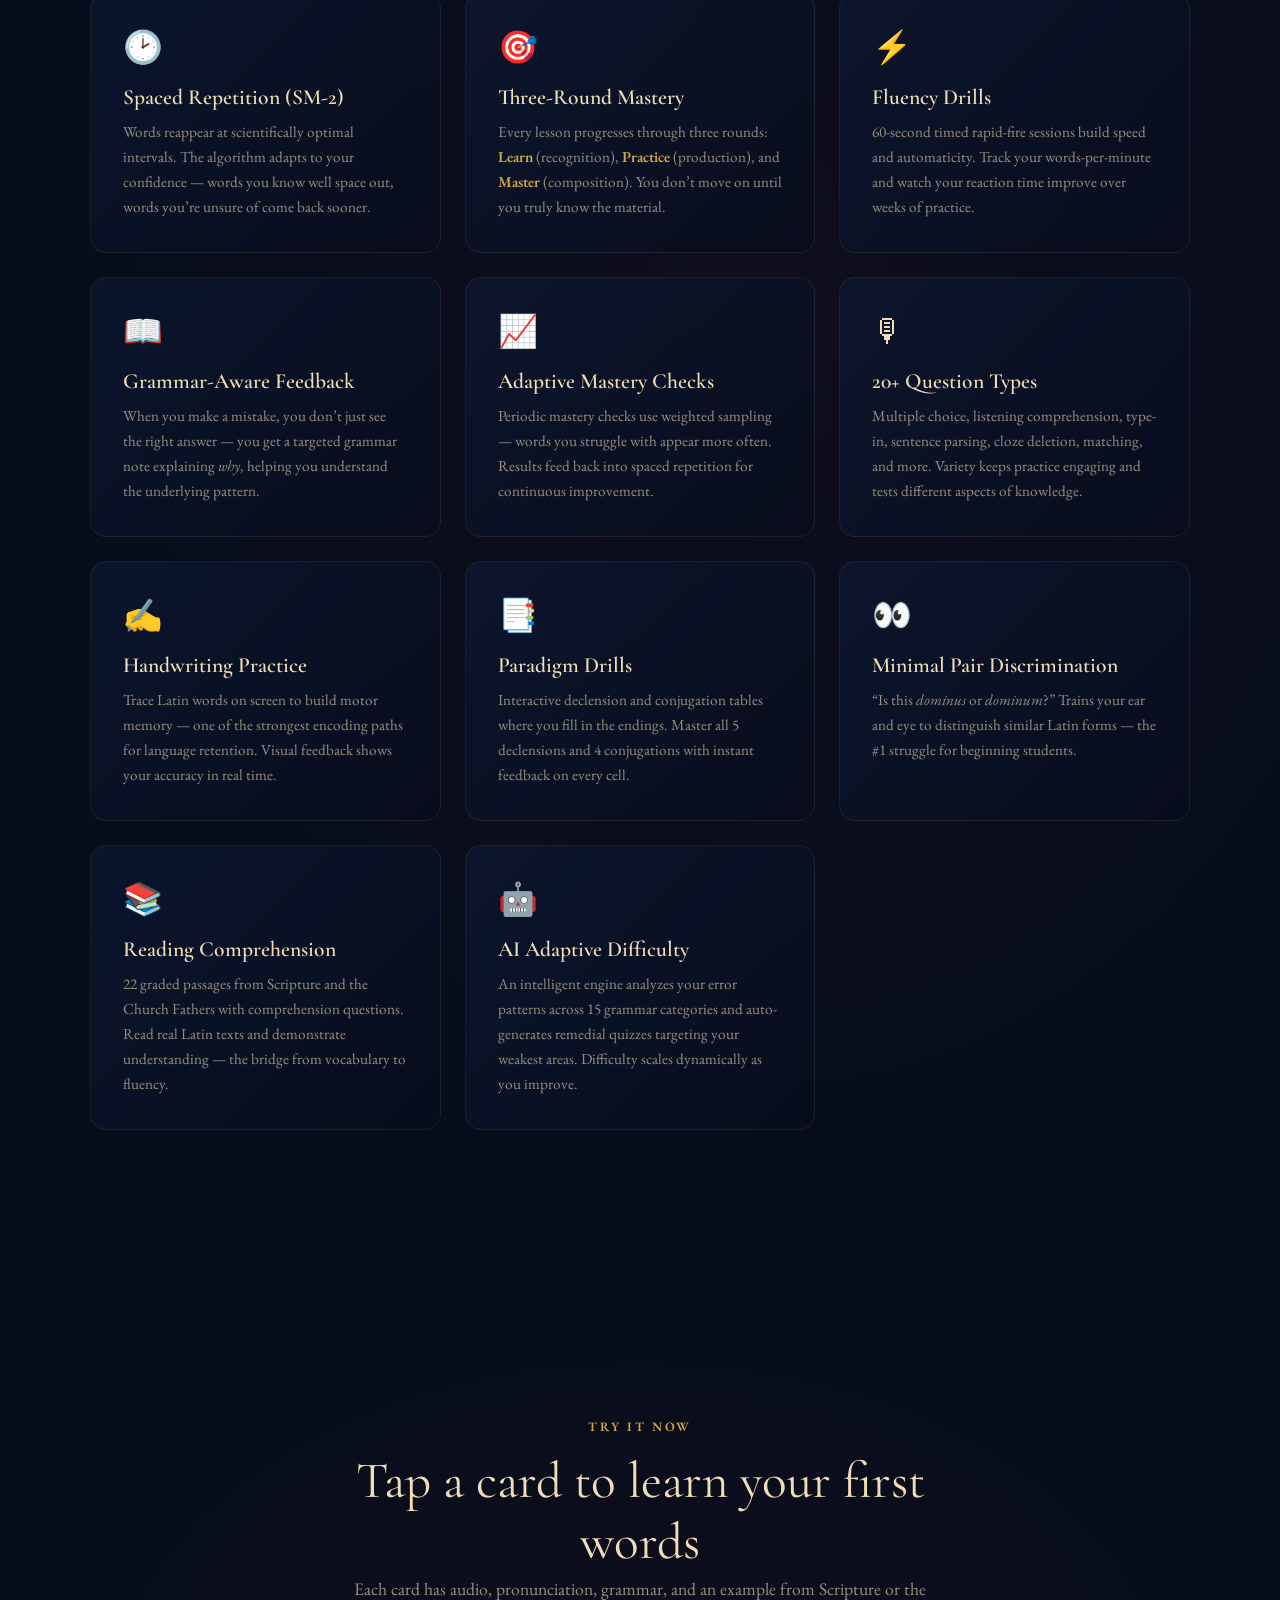
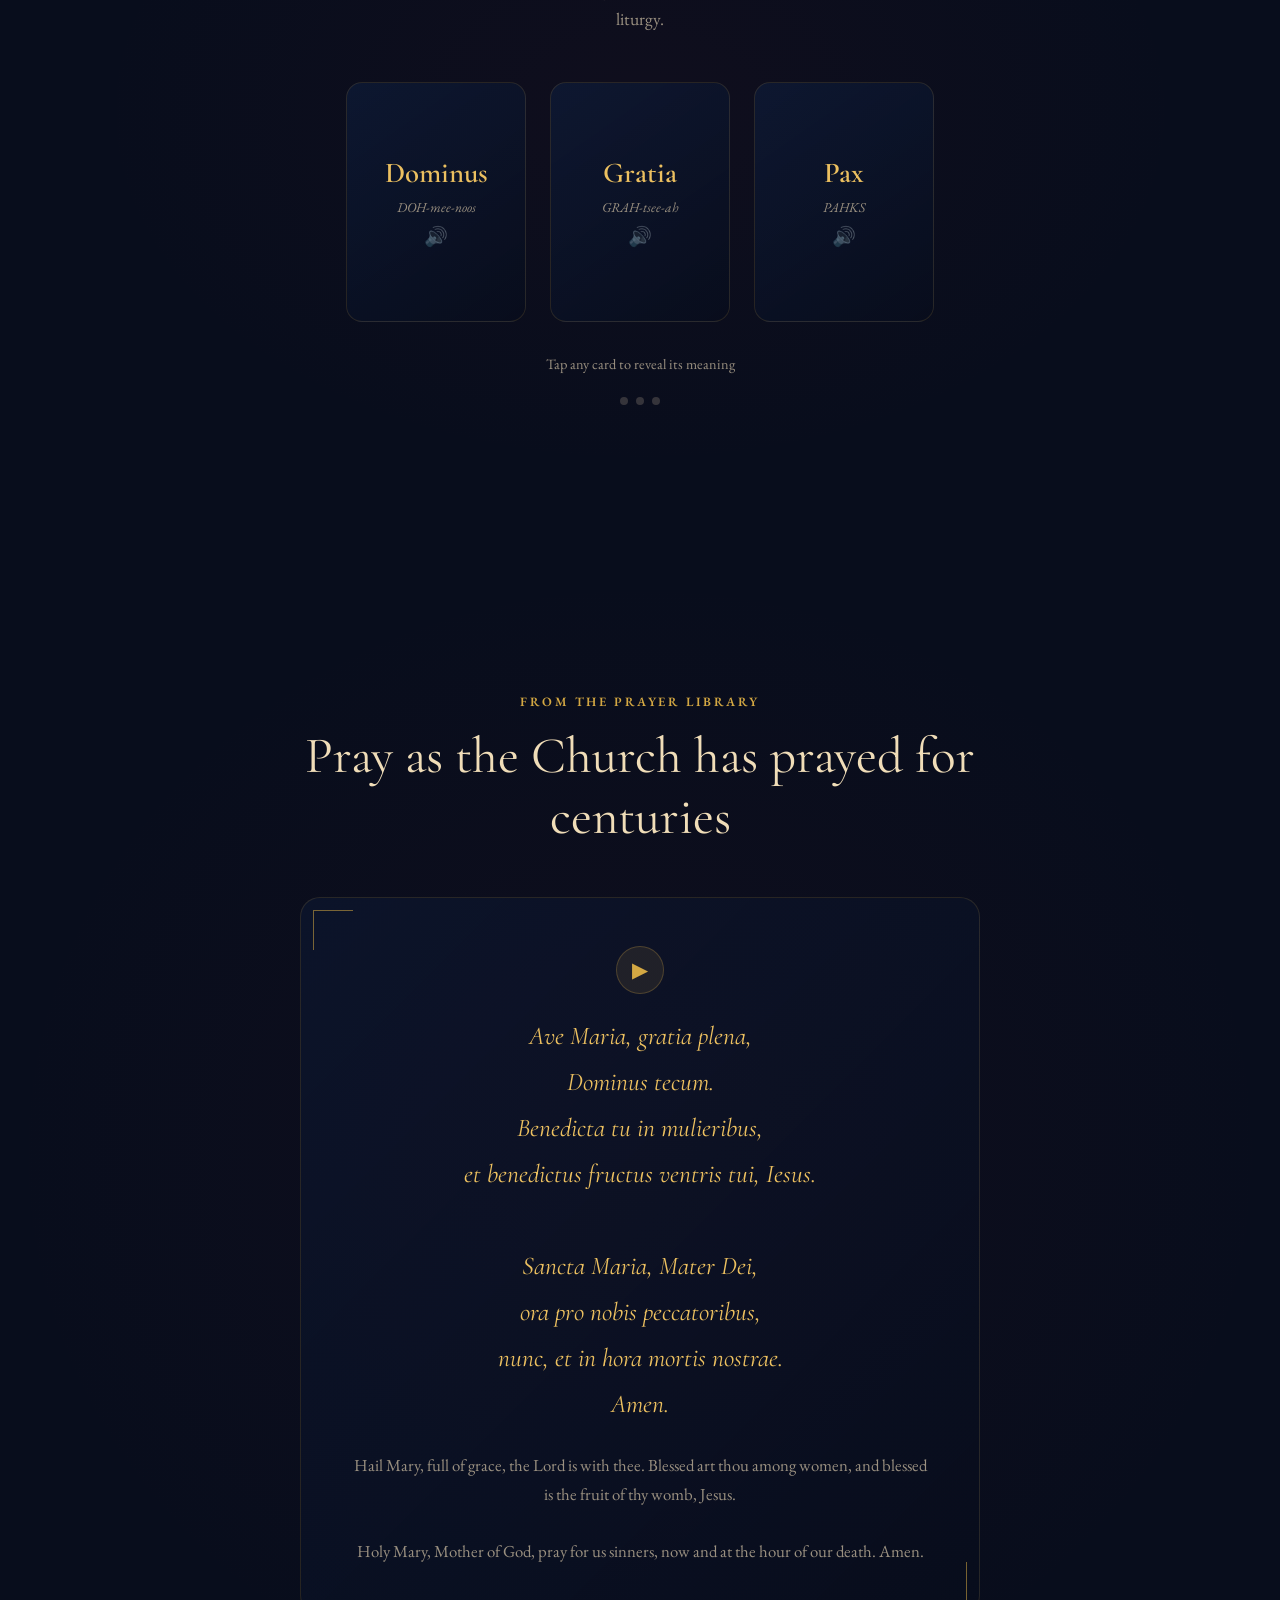
==== commit b5047c91: "chore(site): add Google site verification meta tag Required to complete Google Cloud OAuth verificat" ====
--- a/index.html
+++ b/index.html
@@ -3,6 +3,7 @@
 <head>
 <meta charset="UTF-8">
 <meta name="viewport" content="width=device-width, initial-scale=1.0">
+<meta name="google-site-verification" content="HNmwaX9whed_9VFMgnbDQ_eE_kpXlAVt8gTWo8U2kLM">
 <title>Lingua Sacra — Learn Ecclesiastical Latin</title>
 <meta name="description" content="Lingua Sacra is the most comprehensive app for learning Ecclesiastical Latin &mdash; on iOS, Android, and the web. 143 lessons, 1,390+ words, Vulgate Bible reader, adaptive quizzes, Rosary &amp; litanies, and 60+ learning tools. Free tier on every device.">
 <meta name="theme-color" content="#080D1C">
